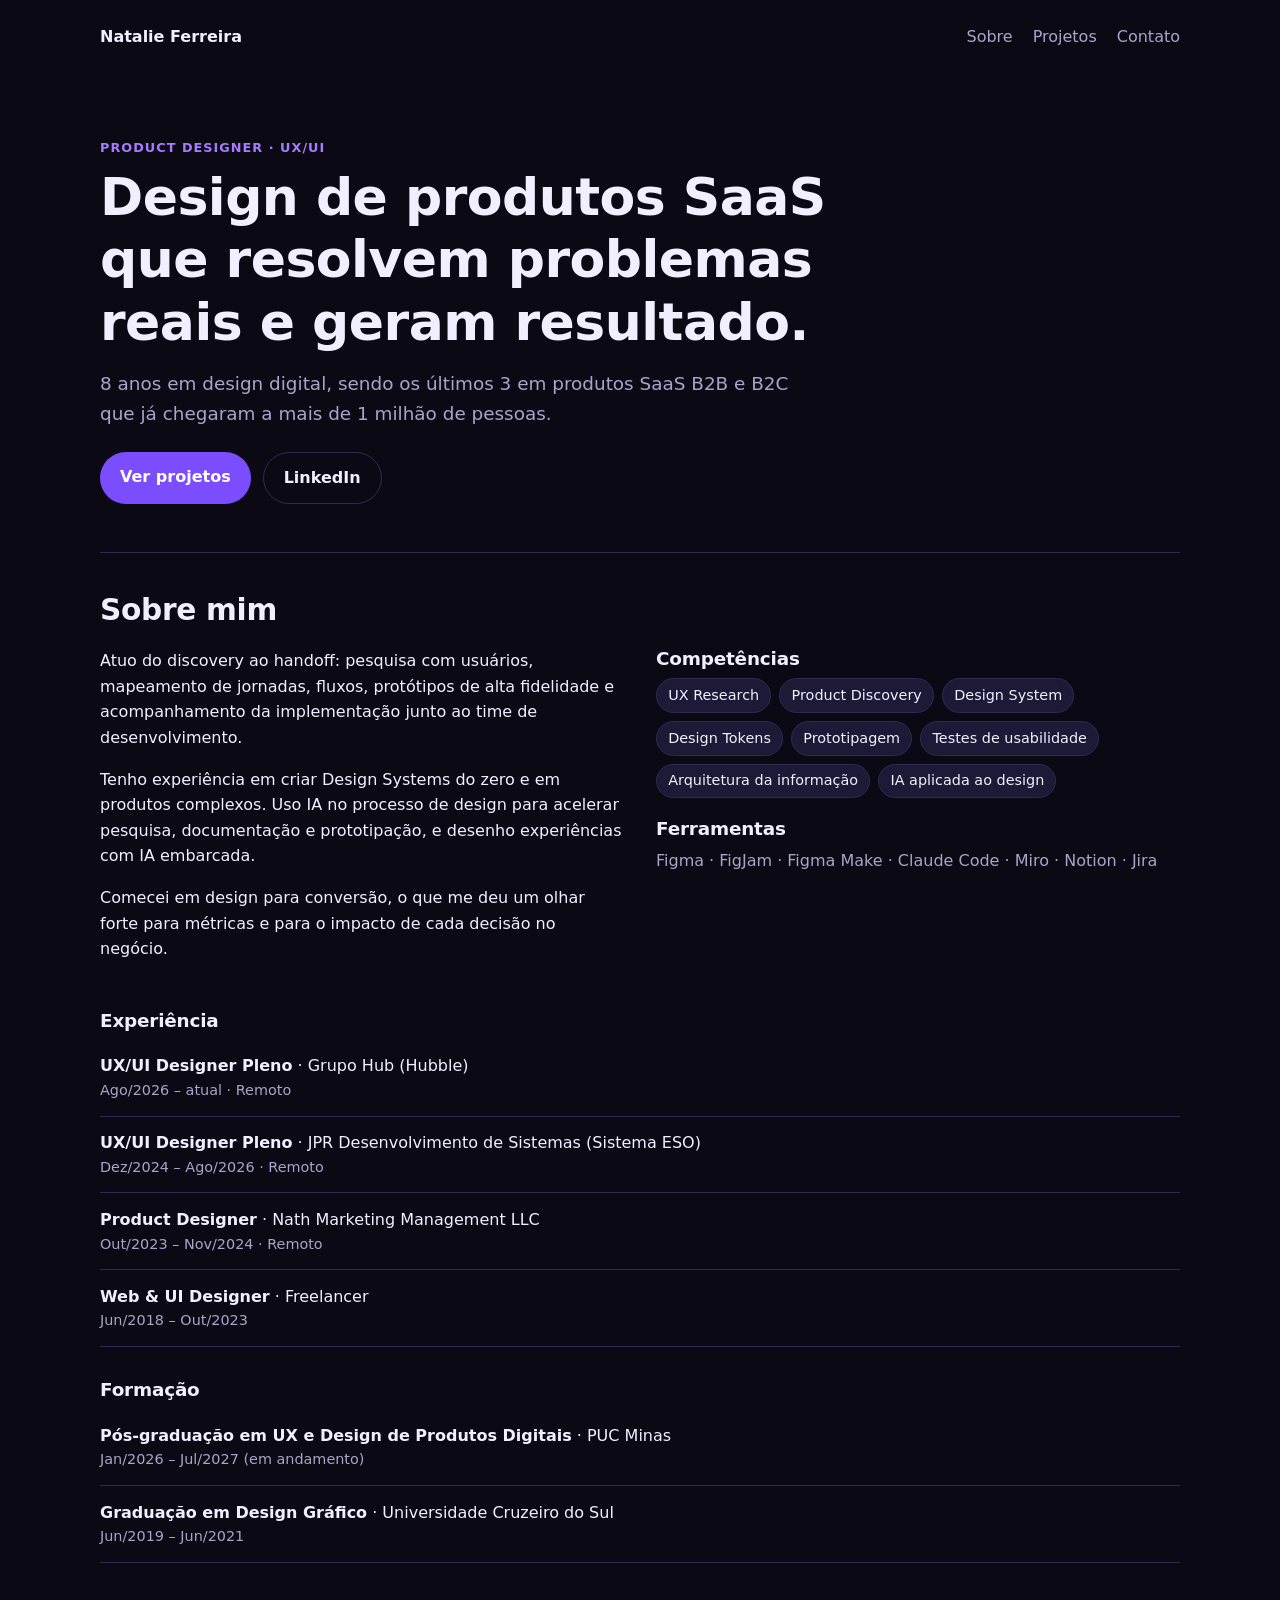
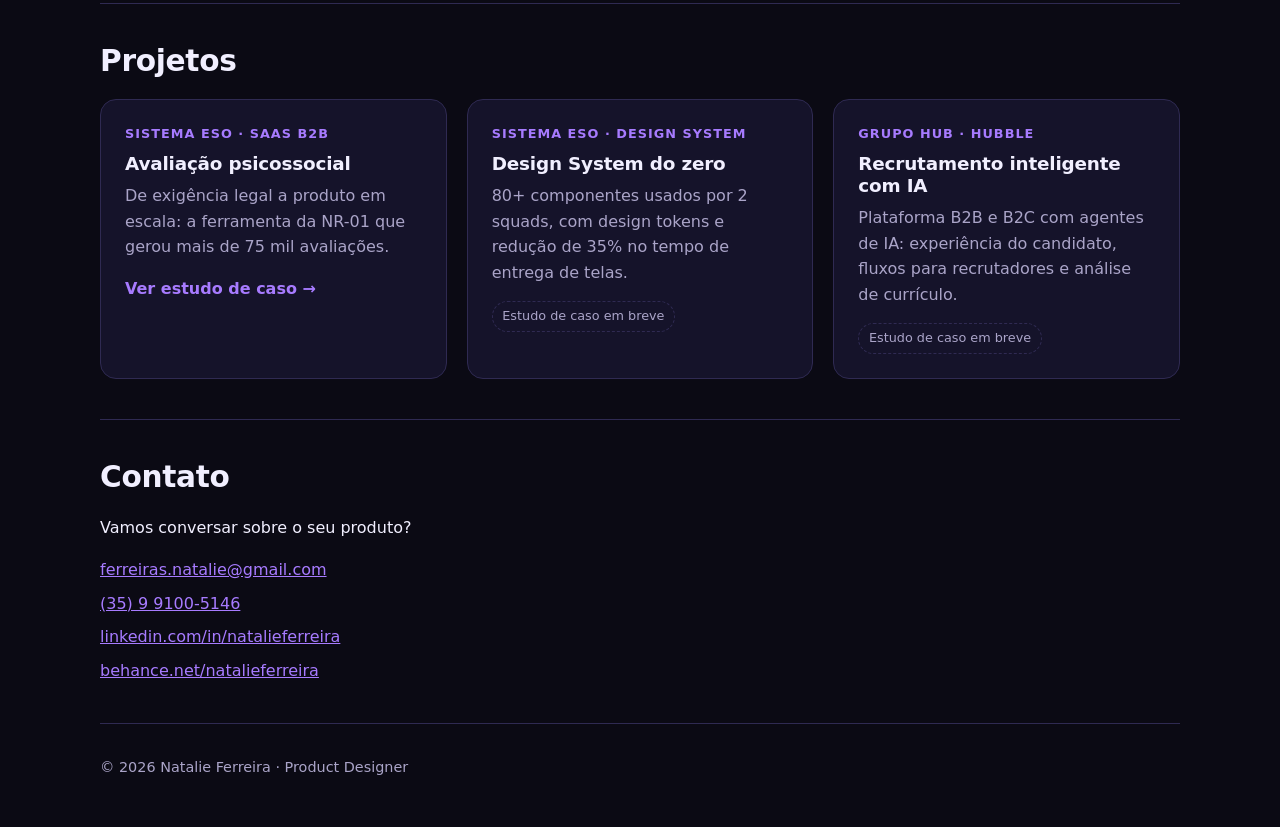
==== index.html @ f36ed107 "Add files via upload" ====
<!DOCTYPE html>
<html lang="pt-BR">
  <head>
    <meta charset="UTF-8" />
    <meta name="viewport" content="width=device-width, initial-scale=1.0" />
    <meta name="description" content="Portfólio de Natalie Ferreira, Product Designer com foco em UX/UI para produtos SaaS B2B e B2C." />
    <title>Natalie Ferreira | Product Designer · UX/UI</title>
    <link rel="stylesheet" href="styles.css" />
  </head>
  <body>
    <header class="site-header">
      <a class="logo" href="#inicio">Natalie Ferreira</a>
      <nav aria-label="Principal">
        <a href="#sobre">Sobre</a>
        <a href="#projetos">Projetos</a>
        <a href="#contato">Contato</a>
      </nav>
    </header>

    <main>
      <section id="inicio" class="hero">
        <p class="eyebrow">Product Designer · UX/UI</p>
        <h1>Design de produtos SaaS que resolvem problemas reais e geram resultado.</h1>
        <p class="lead">
          8 anos em design digital, sendo os últimos 3 em produtos SaaS B2B e B2C que já chegaram a mais de 1 milhão de pessoas.
        </p>
        <div class="actions">
          <a class="button" href="#projetos">Ver projetos</a>
          <a class="button button-outline" href="https://www.linkedin.com/in/natalieferreira/" target="_blank" rel="noopener">LinkedIn</a>
        </div>
      </section>

      <section id="sobre" class="section">
        <h2>Sobre mim</h2>
        <div class="two-col">
          <div>
            <p>
              Atuo do discovery ao handoff: pesquisa com usuários, mapeamento de jornadas, fluxos, protótipos de alta fidelidade e acompanhamento da implementação junto ao time de desenvolvimento.
            </p>
            <p>
              Tenho experiência em criar Design Systems do zero e em produtos complexos. Uso IA no processo de design para acelerar pesquisa, documentação e prototipação, e desenho experiências com IA embarcada.
            </p>
            <p>
              Comecei em design para conversão, o que me deu um olhar forte para métricas e para o impacto de cada decisão no negócio.
            </p>
          </div>
          <div>
            <h3>Competências</h3>
            <ul class="tags">
              <li>UX Research</li>
              <li>Product Discovery</li>
              <li>Design System</li>
              <li>Design Tokens</li>
              <li>Prototipagem</li>
              <li>Testes de usabilidade</li>
              <li>Arquitetura da informação</li>
              <li>IA aplicada ao design</li>
            </ul>
            <h3>Ferramentas</h3>
            <p class="muted">Figma · FigJam · Figma Make · Claude Code · Miro · Notion · Jira</p>
          </div>
        </div>

        <h3 class="subhead">Experiência</h3>
        <ul class="timeline">
          <li>
            <strong>UX/UI Designer Pleno</strong> · Grupo Hub (Hubble)
            <span class="muted">Ago/2026 – atual · Remoto</span>
          </li>
          <li>
            <strong>UX/UI Designer Pleno</strong> · JPR Desenvolvimento de Sistemas (Sistema ESO)
            <span class="muted">Dez/2024 – Ago/2026 · Remoto</span>
          </li>
          <li>
            <strong>Product Designer</strong> · Nath Marketing Management LLC
            <span class="muted">Out/2023 – Nov/2024 · Remoto</span>
          </li>
          <li>
            <strong>Web &amp; UI Designer</strong> · Freelancer
            <span class="muted">Jun/2018 – Out/2023</span>
          </li>
        </ul>

        <h3 class="subhead">Formação</h3>
        <ul class="timeline">
          <li>
            <strong>Pós-graduação em UX e Design de Produtos Digitais</strong> · PUC Minas
            <span class="muted">Jan/2026 – Jul/2027 (em andamento)</span>
          </li>
          <li>
            <strong>Graduação em Design Gráfico</strong> · Universidade Cruzeiro do Sul
            <span class="muted">Jun/2019 – Jun/2021</span>
          </li>
        </ul>
      </section>

      <section id="projetos" class="section">
        <h2>Projetos</h2>
        <div class="grid">
          <article class="card">
            <p class="eyebrow">Sistema ESO · SaaS B2B</p>
            <h3>Avaliação psicossocial</h3>
            <p>De exigência legal a produto em escala: a ferramenta da NR-01 que gerou mais de 75 mil avaliações.</p>
            <a class="card-link" href="projeto-avaliacao-psicossocial.html">Ver estudo de caso →</a>
          </article>
          <article class="card">
            <p class="eyebrow">Sistema ESO · Design System</p>
            <h3>Design System do zero</h3>
            <p>80+ componentes usados por 2 squads, com design tokens e redução de 35% no tempo de entrega de telas.</p>
            <span class="tag">Estudo de caso em breve</span>
          </article>
          <article class="card">
            <p class="eyebrow">Grupo Hub · Hubble</p>
            <h3>Recrutamento inteligente com IA</h3>
            <p>Plataforma B2B e B2C com agentes de IA: experiência do candidato, fluxos para recrutadores e análise de currículo.</p>
            <span class="tag">Estudo de caso em breve</span>
          </article>
        </div>
      </section>

      <section id="contato" class="section">
        <h2>Contato</h2>
        <p>Vamos conversar sobre o seu produto?</p>
        <ul class="contact-list">
          <li><a href="mailto:ferreiras.natalie@gmail.com">ferreiras.natalie@gmail.com</a></li>
          <li><a href="tel:+5535991005146">(35) 9 9100-5146</a></li>
          <li><a href="https://www.linkedin.com/in/natalieferreira/" target="_blank" rel="noopener">linkedin.com/in/natalieferreira</a></li>
          <li><a href="https://www.behance.net/natalieferreira" target="_blank" rel="noopener">behance.net/natalieferreira</a></li>
        </ul>
      </section>
    </main>

    <footer class="site-footer">
      <p>&copy; 2026 Natalie Ferreira · Product Designer</p>
    </footer>
  </body>
</html>
---- styles.css ----
:root {
  --color-bg: #0b0a14;
  --color-surface: #15132a;
  --color-surface-2: #1d1a38;
  --color-text: #f1efff;
  --color-muted: #aaa4c8;
  --color-accent: #a77bff;
  --color-accent-strong: #7c4dff;
  --color-border: #2f2a52;
  --radius: 16px;
  --max-width: 1080px;
  --font: system-ui, -apple-system, "Segoe UI", Roboto, sans-serif;
}

* {
  box-sizing: border-box;
}

html {
  scroll-behavior: smooth;
}

body {
  margin: 0;
  font-family: var(--font);
  line-height: 1.6;
  color: var(--color-text);
  background: var(--color-bg);
}

a {
  color: var(--color-accent);
}

h1,
h2,
h3 {
  line-height: 1.2;
  letter-spacing: -0.01em;
}

h1 {
  font-size: clamp(2rem, 5vw, 3.25rem);
  margin: 0 0 1rem;
  max-width: 22ch;
}

h2 {
  font-size: 1.85rem;
  margin: 0 0 1.25rem;
}

h3 {
  font-size: 1.15rem;
  margin: 0 0 0.5rem;
}

p {
  margin: 0 0 1rem;
}

:focus-visible {
  outline: 3px solid var(--color-accent);
  outline-offset: 3px;
}

.site-header,
.hero,
.section,
.site-footer {
  width: min(100% - 2rem, var(--max-width));
  margin-inline: auto;
}

.site-header {
  display: flex;
  flex-wrap: wrap;
  align-items: center;
  justify-content: space-between;
  gap: 1rem;
  padding: 1.5rem 0;
}

.logo {
  font-weight: 700;
  color: var(--color-text);
  text-decoration: none;
}

nav {
  display: flex;
  gap: 1.25rem;
}

nav a {
  color: var(--color-muted);
  text-decoration: none;
}

nav a:hover {
  color: var(--color-accent);
}

.hero {
  padding: 4rem 0 3rem;
}

.eyebrow {
  margin: 0 0 0.5rem;
  color: var(--color-accent);
  font-weight: 600;
  text-transform: uppercase;
  letter-spacing: 0.08em;
  font-size: 0.8rem;
}

.lead {
  font-size: 1.15rem;
  color: var(--color-muted);
  max-width: 60ch;
}

.muted {
  color: var(--color-muted);
}

.actions {
  display: flex;
  flex-wrap: wrap;
  gap: 0.75rem;
  margin-top: 1.5rem;
}

.button {
  display: inline-block;
  padding: 0.75rem 1.25rem;
  border-radius: 999px;
  background: var(--color-accent-strong);
  color: #ffffff;
  text-decoration: none;
  font-weight: 600;
}

.button-outline {
  background: transparent;
  border: 1px solid var(--color-border);
  color: var(--color-text);
}

.section {
  padding: 2.5rem 0;
  border-top: 1px solid var(--color-border);
}

.two-col,
.three-col {
  display: grid;
  gap: 2rem;
}

.two-col {
  grid-template-columns: repeat(2, minmax(0, 1fr));
}

.three-col {
  grid-template-columns: repeat(3, minmax(0, 1fr));
}

.subhead {
  margin-top: 2rem;
}

.tags {
  list-style: none;
  padding: 0;
  margin: 0 0 1.25rem;
  display: flex;
  flex-wrap: wrap;
  gap: 0.5rem;
}

.tags li {
  padding: 0.3rem 0.7rem;
  border-radius: 999px;
  background: var(--color-surface-2);
  border: 1px solid var(--color-border);
  font-size: 0.9rem;
}

.timeline {
  list-style: none;
  padding: 0;
  margin: 0;
}

.timeline li {
  padding: 0.85rem 0;
  border-bottom: 1px solid var(--color-border);
}

.timeline span {
  display: block;
  font-size: 0.9rem;
}

.grid {
  display: grid;
  gap: 1.25rem;
  grid-template-columns: repeat(auto-fit, minmax(260px, 1fr));
}

.card,
.panel,
.decision {
  background: var(--color-surface);
  border: 1px solid var(--color-border);
  border-radius: var(--radius);
  padding: 1.5rem;
}

.card p:last-of-type {
  color: var(--color-muted);
}

.card-link {
  font-weight: 600;
  text-decoration: none;
}

.tag {
  display: inline-block;
  padding: 0.25rem 0.6rem;
  border-radius: 999px;
  font-size: 0.8rem;
  color: var(--color-muted);
  border: 1px dashed var(--color-border);
}

.contact-list {
  list-style: none;
  padding: 0;
  margin: 0;
  display: grid;
  gap: 0.5rem;
}

.case-meta {
  display: flex;
  flex-wrap: wrap;
  gap: 2rem;
  margin: 2.5rem 0 0;
  padding-top: 1.5rem;
  border-top: 1px solid var(--color-border);
}

.case-meta dt {
  font-size: 0.8rem;
  text-transform: uppercase;
  letter-spacing: 0.06em;
  color: var(--color-muted);
}

.case-meta dd {
  margin: 0;
  font-size: 1.05rem;
}

.stats {
  list-style: none;
  padding: 0;
  margin: 2rem 0;
  display: grid;
  gap: 1rem;
  grid-template-columns: repeat(auto-fit, minmax(190px, 1fr));
}

.stats li {
  background: var(--color-surface);
  border: 1px solid var(--color-border);
  border-radius: var(--radius);
  padding: 1.25rem;
}

.stats strong {
  display: block;
  font-size: 2rem;
  color: var(--color-accent);
  line-height: 1.1;
}

.stats span {
  color: var(--color-muted);
  font-size: 0.95rem;
}

.steps {
  padding-left: 1.25rem;
  display: grid;
  gap: 1rem;
}

.steps li strong {
  display: block;
}

.steps li span {
  color: var(--color-muted);
}

.plain {
  list-style: none;
  padding: 0;
  margin: 0;
  display: grid;
  gap: 0.9rem;
}

.research {
  width: 100%;
  border-collapse: collapse;
  margin-top: 1.25rem;
  font-size: 0.95rem;
}

.research th,
.research td {
  text-align: left;
  padding: 0.75rem 0.5rem;
  border-bottom: 1px solid var(--color-border);
  vertical-align: top;
}

.research th {
  color: var(--color-muted);
  font-weight: 600;
  font-size: 0.8rem;
  text-transform: uppercase;
  letter-spacing: 0.05em;
}

.research td strong {
  color: var(--color-accent);
}

.decision {
  margin-bottom: 1rem;
}

.decision p:last-child {
  margin-bottom: 0;
}

.quotes {
  display: grid;
  gap: 1rem;
  grid-template-columns: repeat(auto-fit, minmax(260px, 1fr));
}

blockquote {
  margin: 0;
  background: var(--color-surface-2);
  border: 1px solid var(--color-border);
  border-radius: var(--radius);
  padding: 1.5rem;
}

blockquote p {
  font-size: 1.1rem;
}

blockquote footer {
  color: var(--color-muted);
  font-size: 0.9rem;
}

.next {
  text-align: left;
}

.site-footer {
  padding: 2rem 0;
  color: var(--color-muted);
  font-size: 0.9rem;
  border-top: 1px solid var(--color-border);
}

@media (max-width: 760px) {
  .two-col,
  .three-col {
    grid-template-columns: 1fr;
  }

  nav {
    gap: 0.9rem;
  }
}

@media (prefers-reduced-motion: reduce) {
  html {
    scroll-behavior: auto;
  }
}
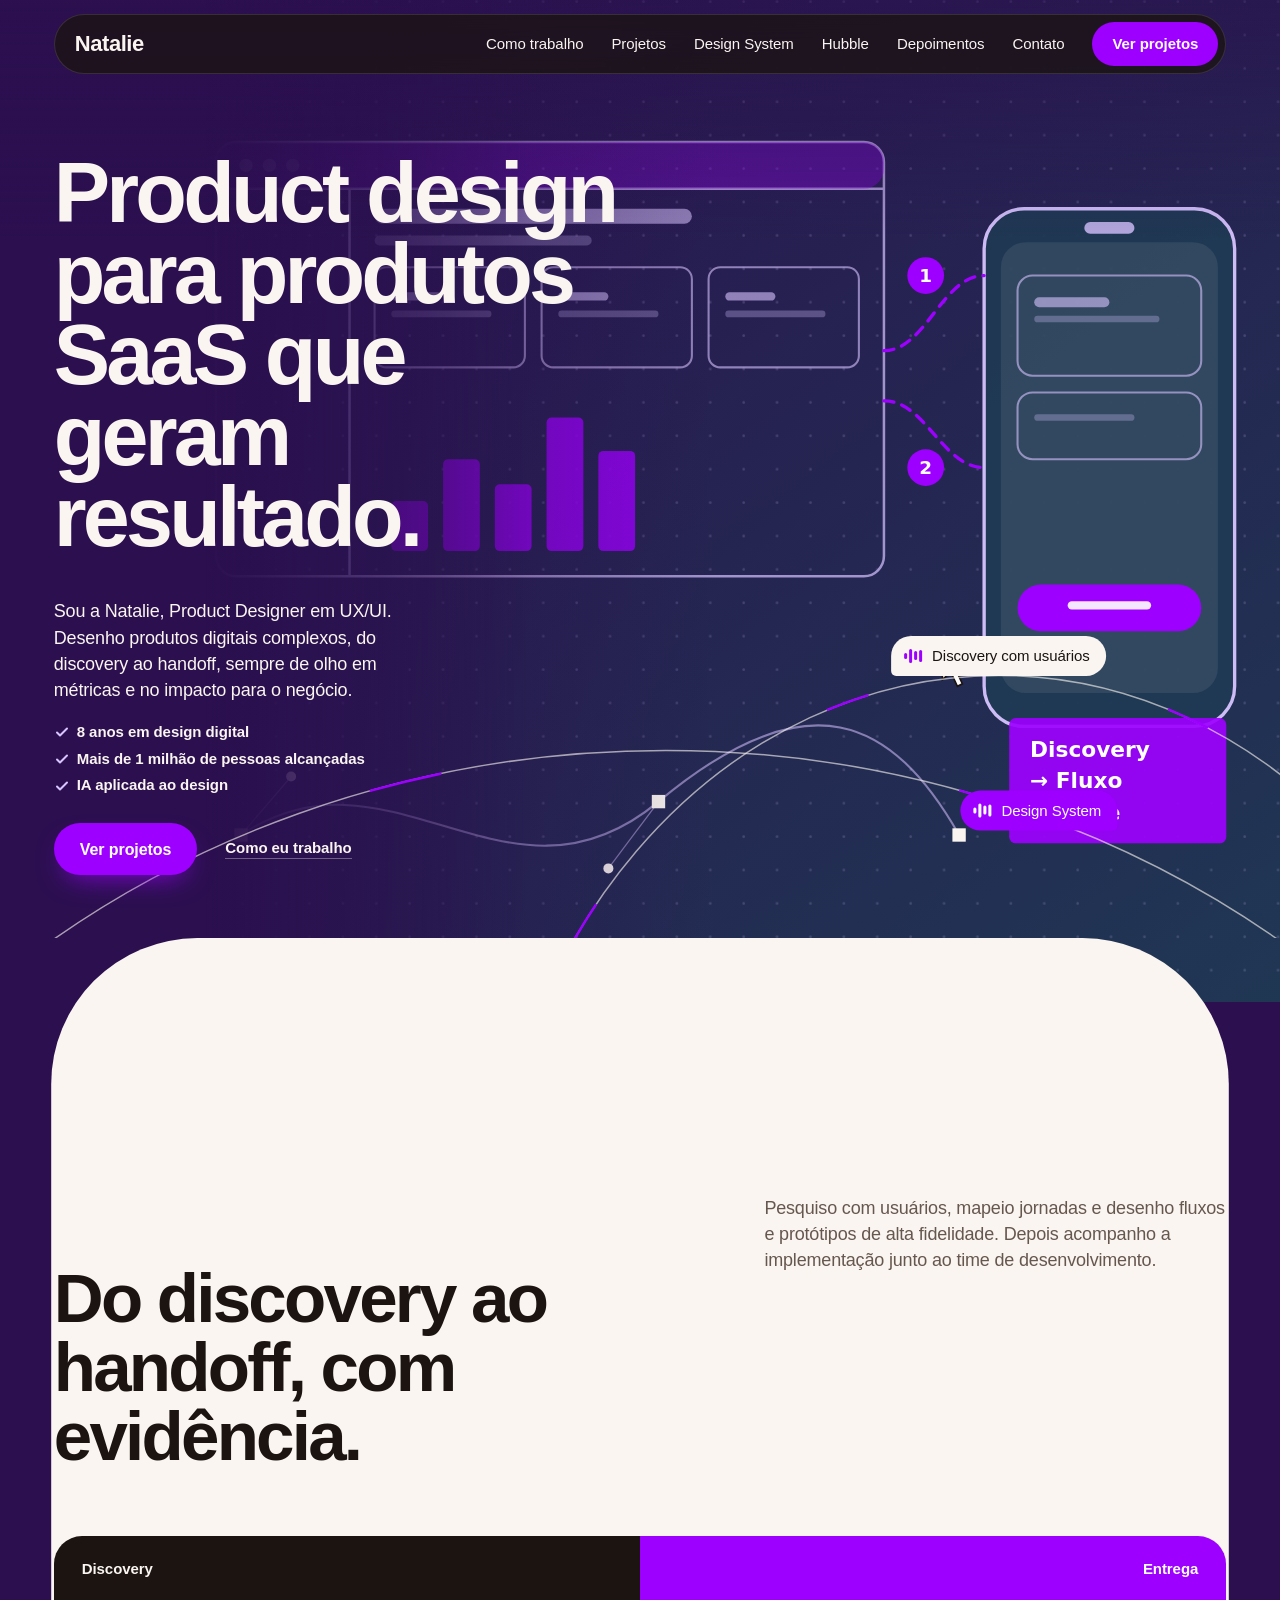
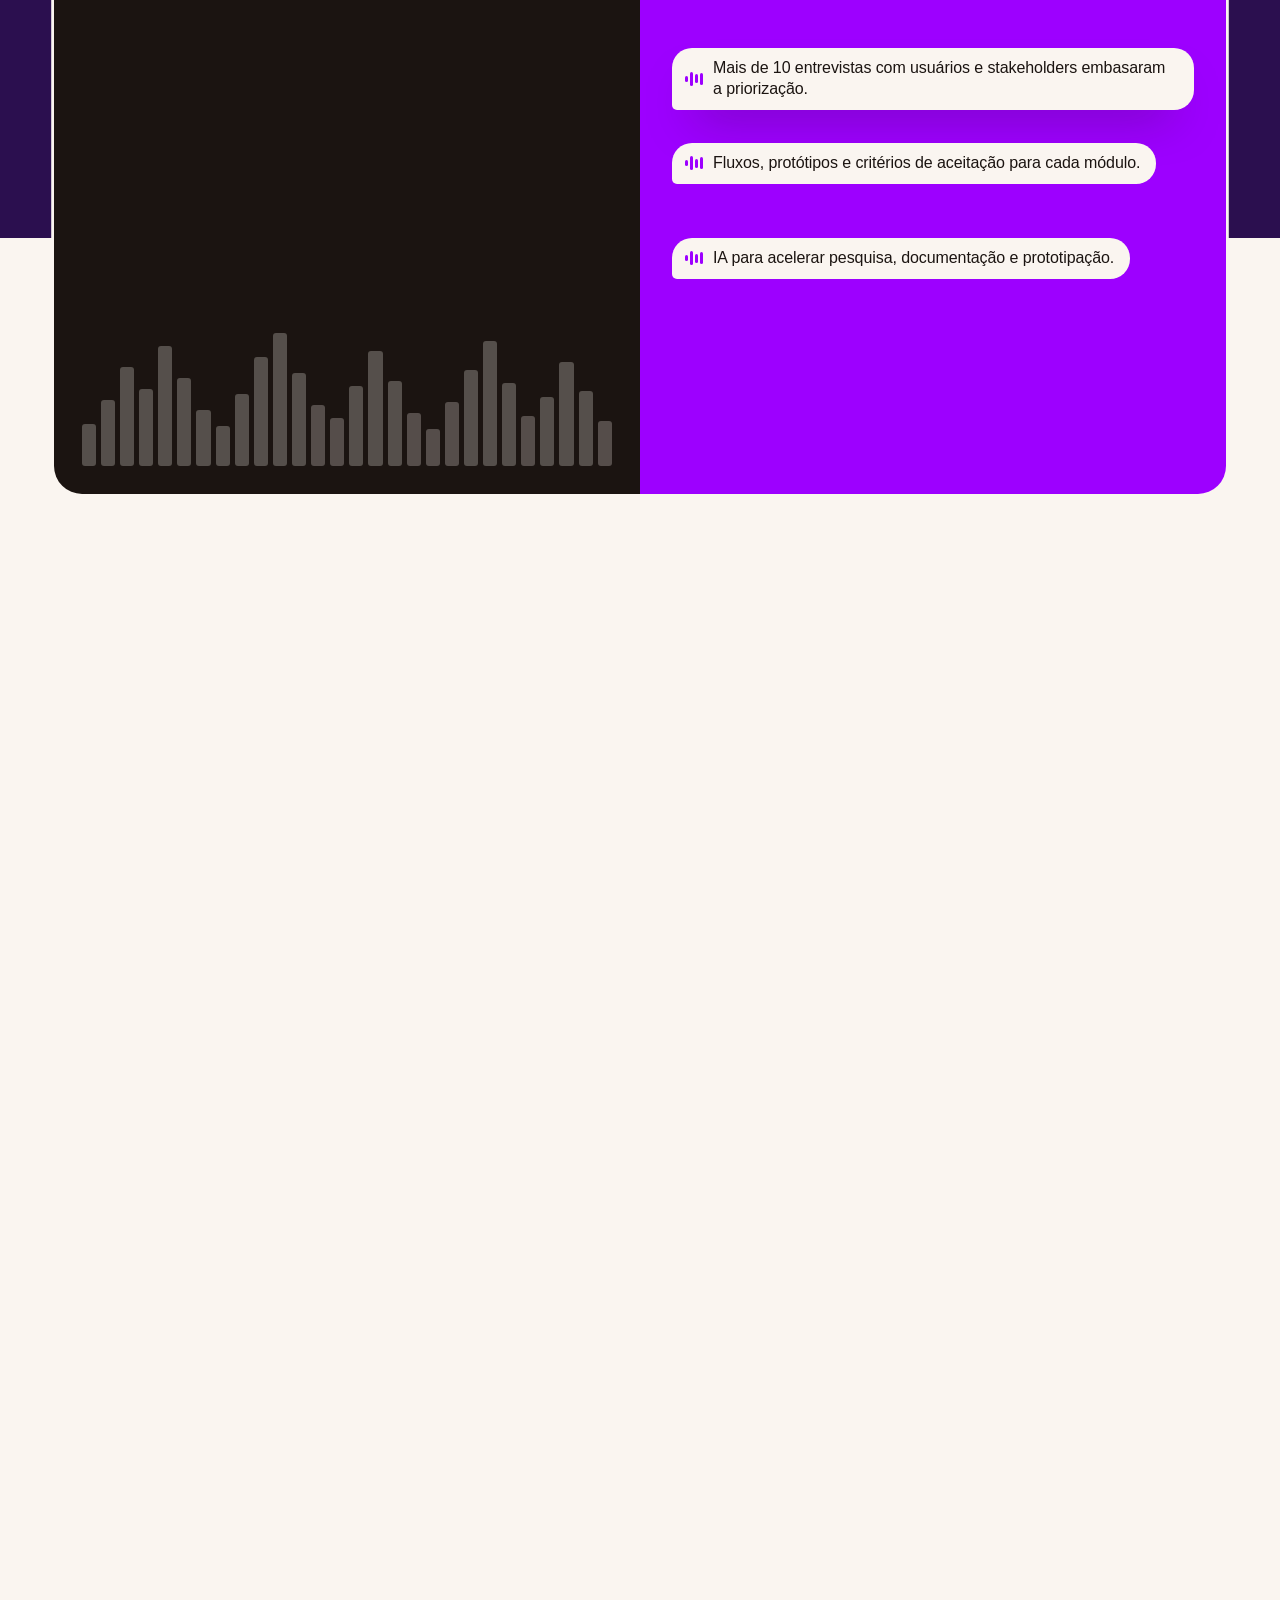
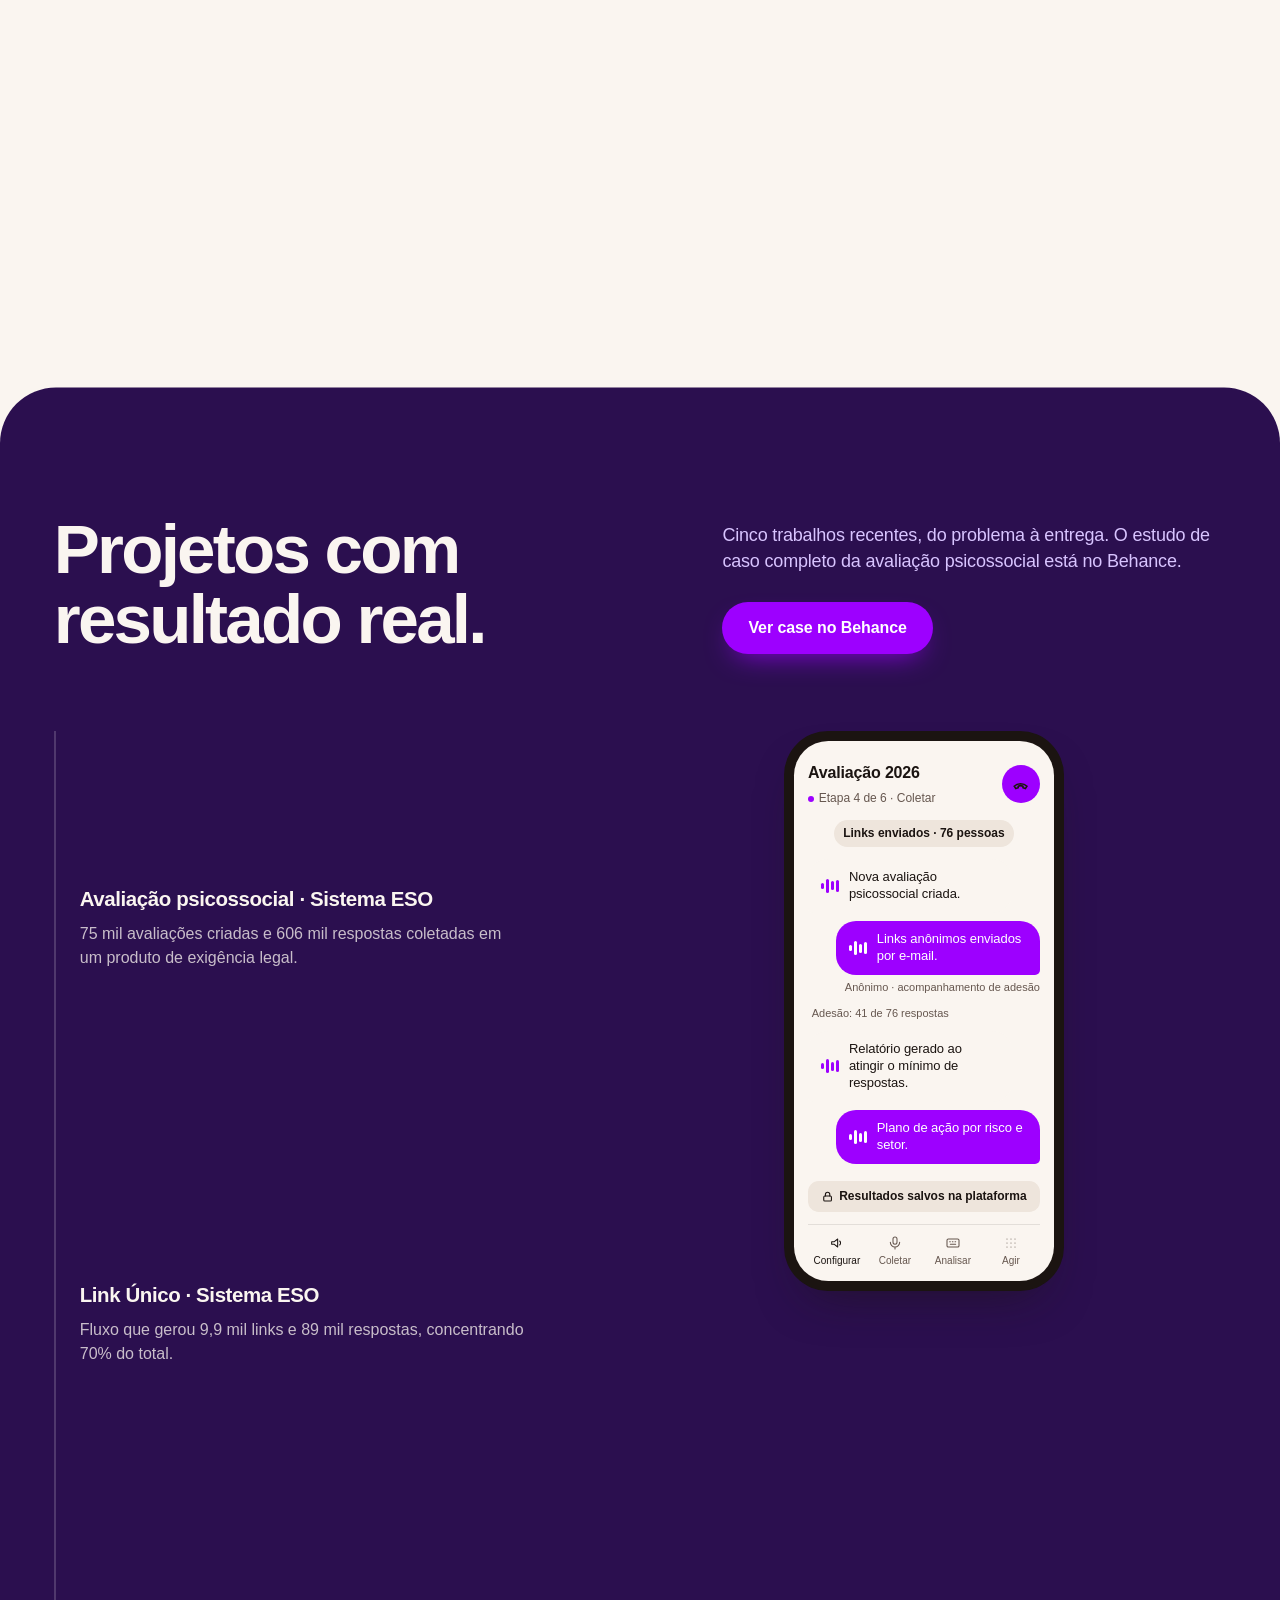
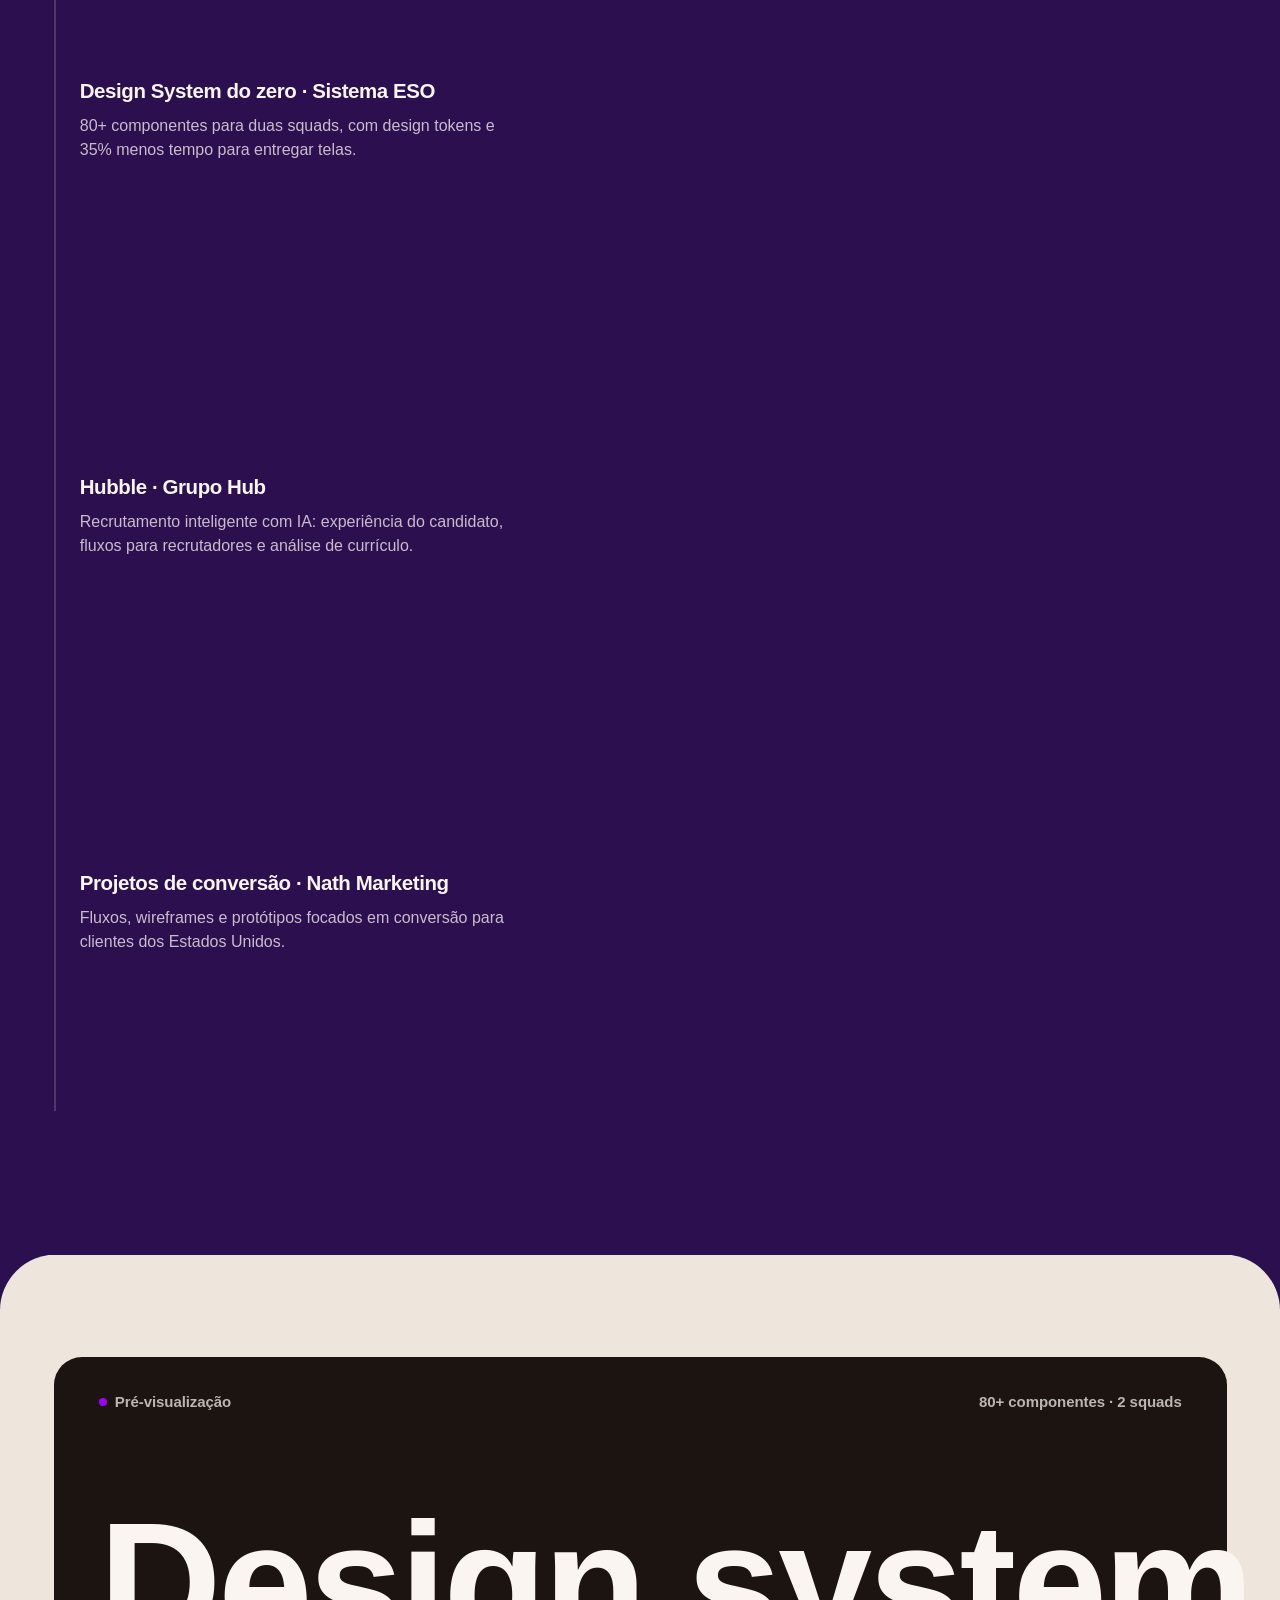
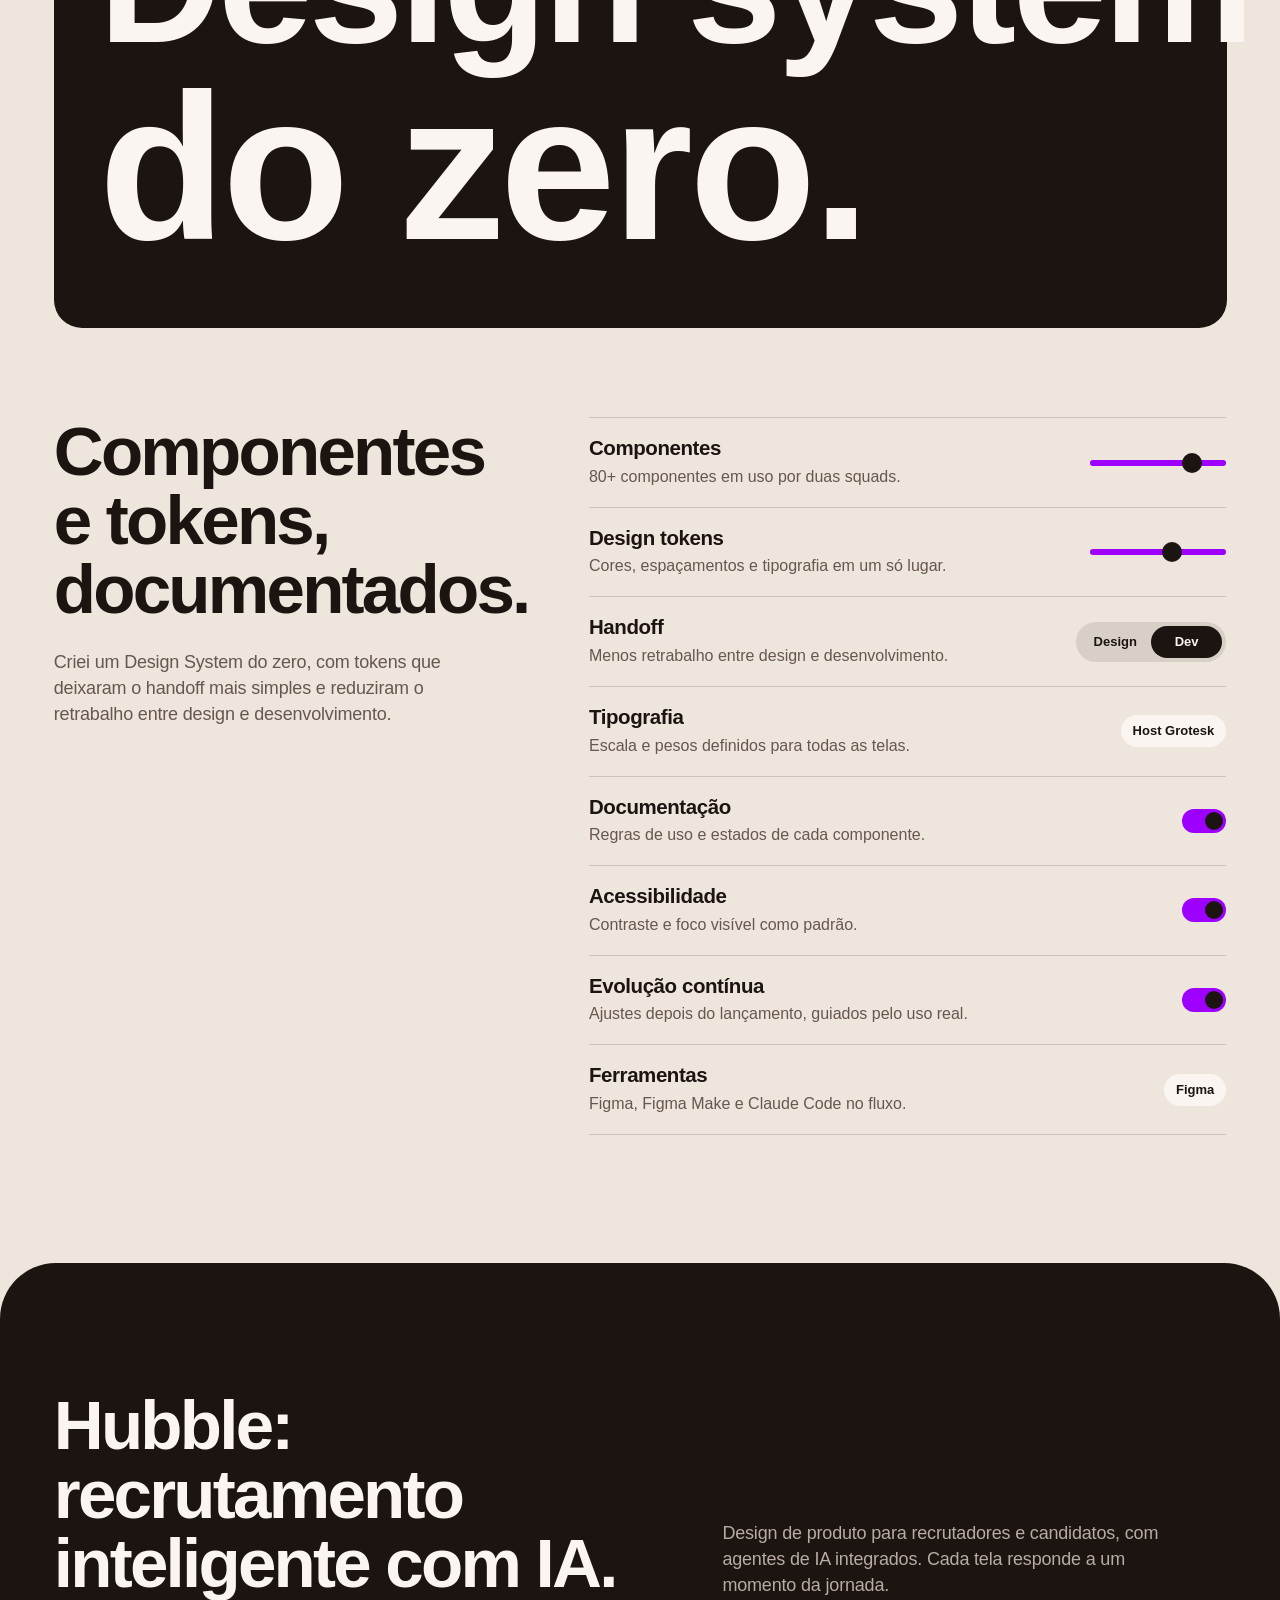
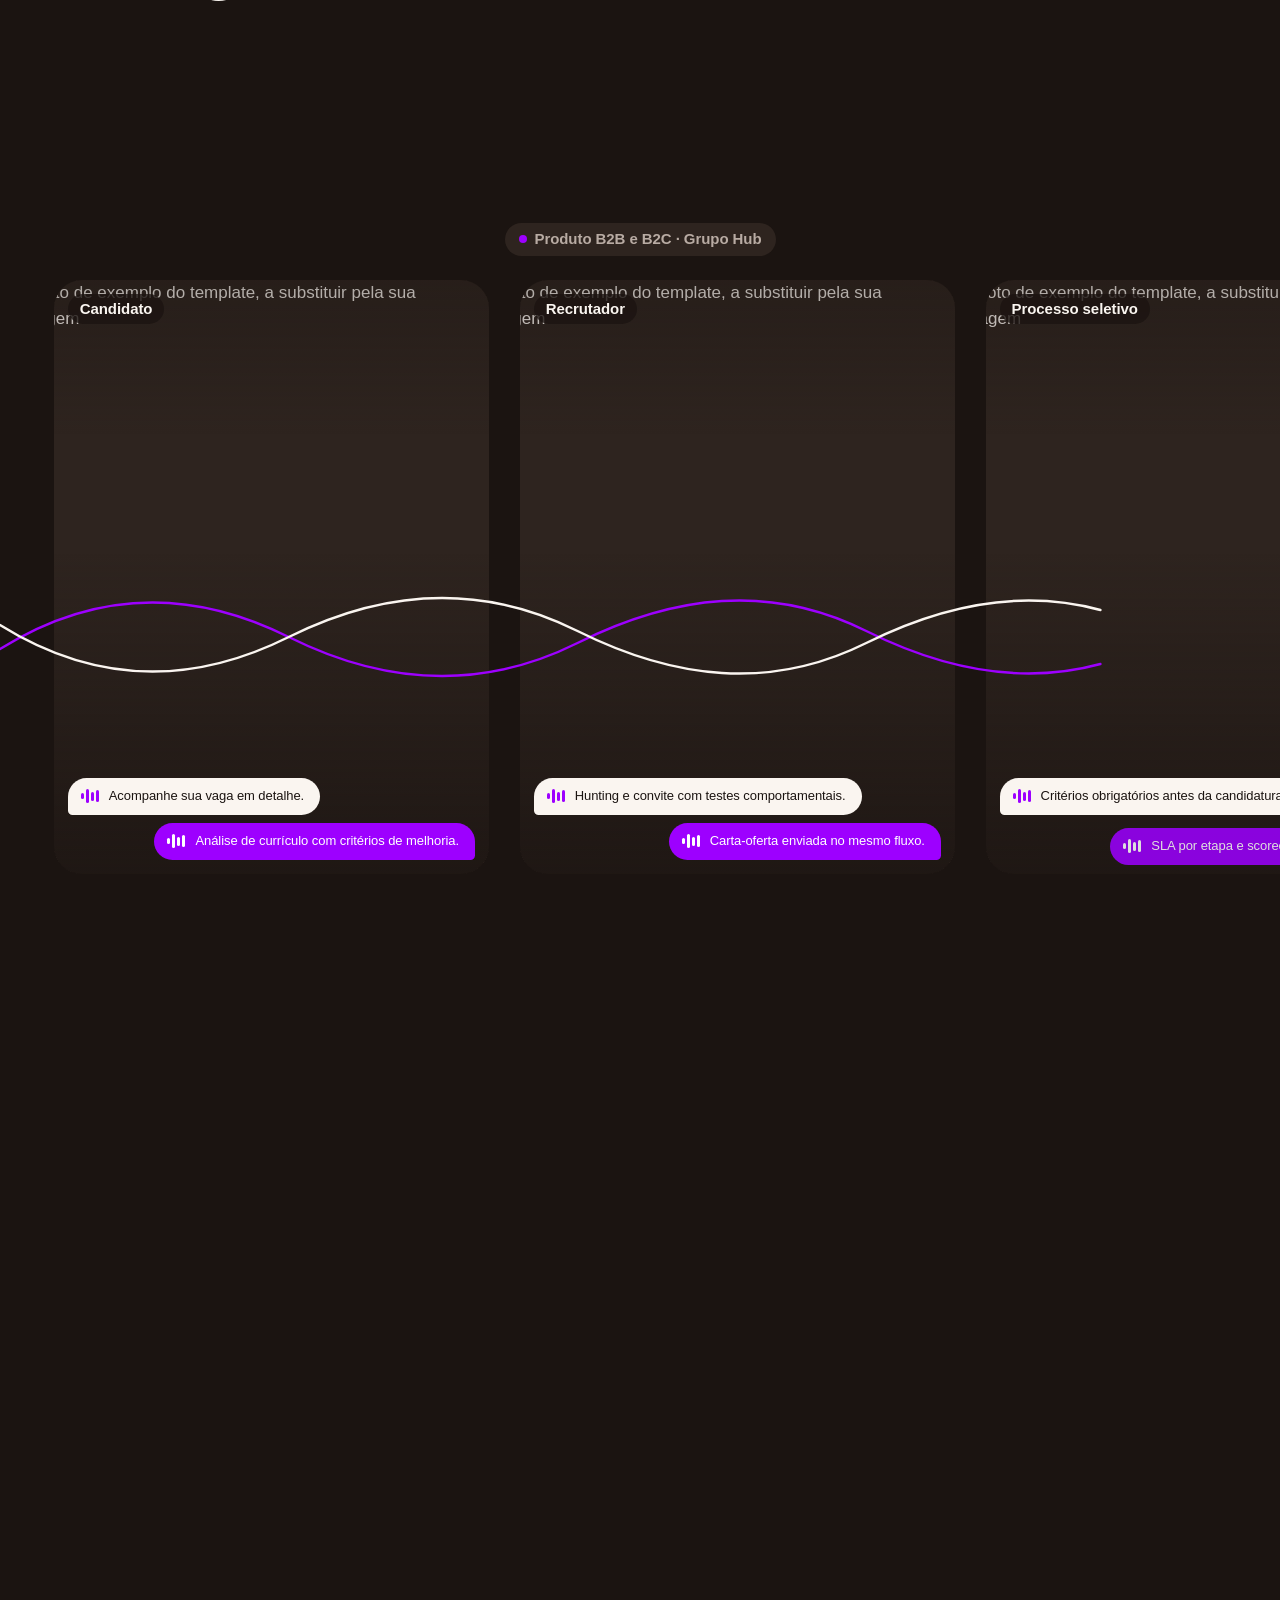
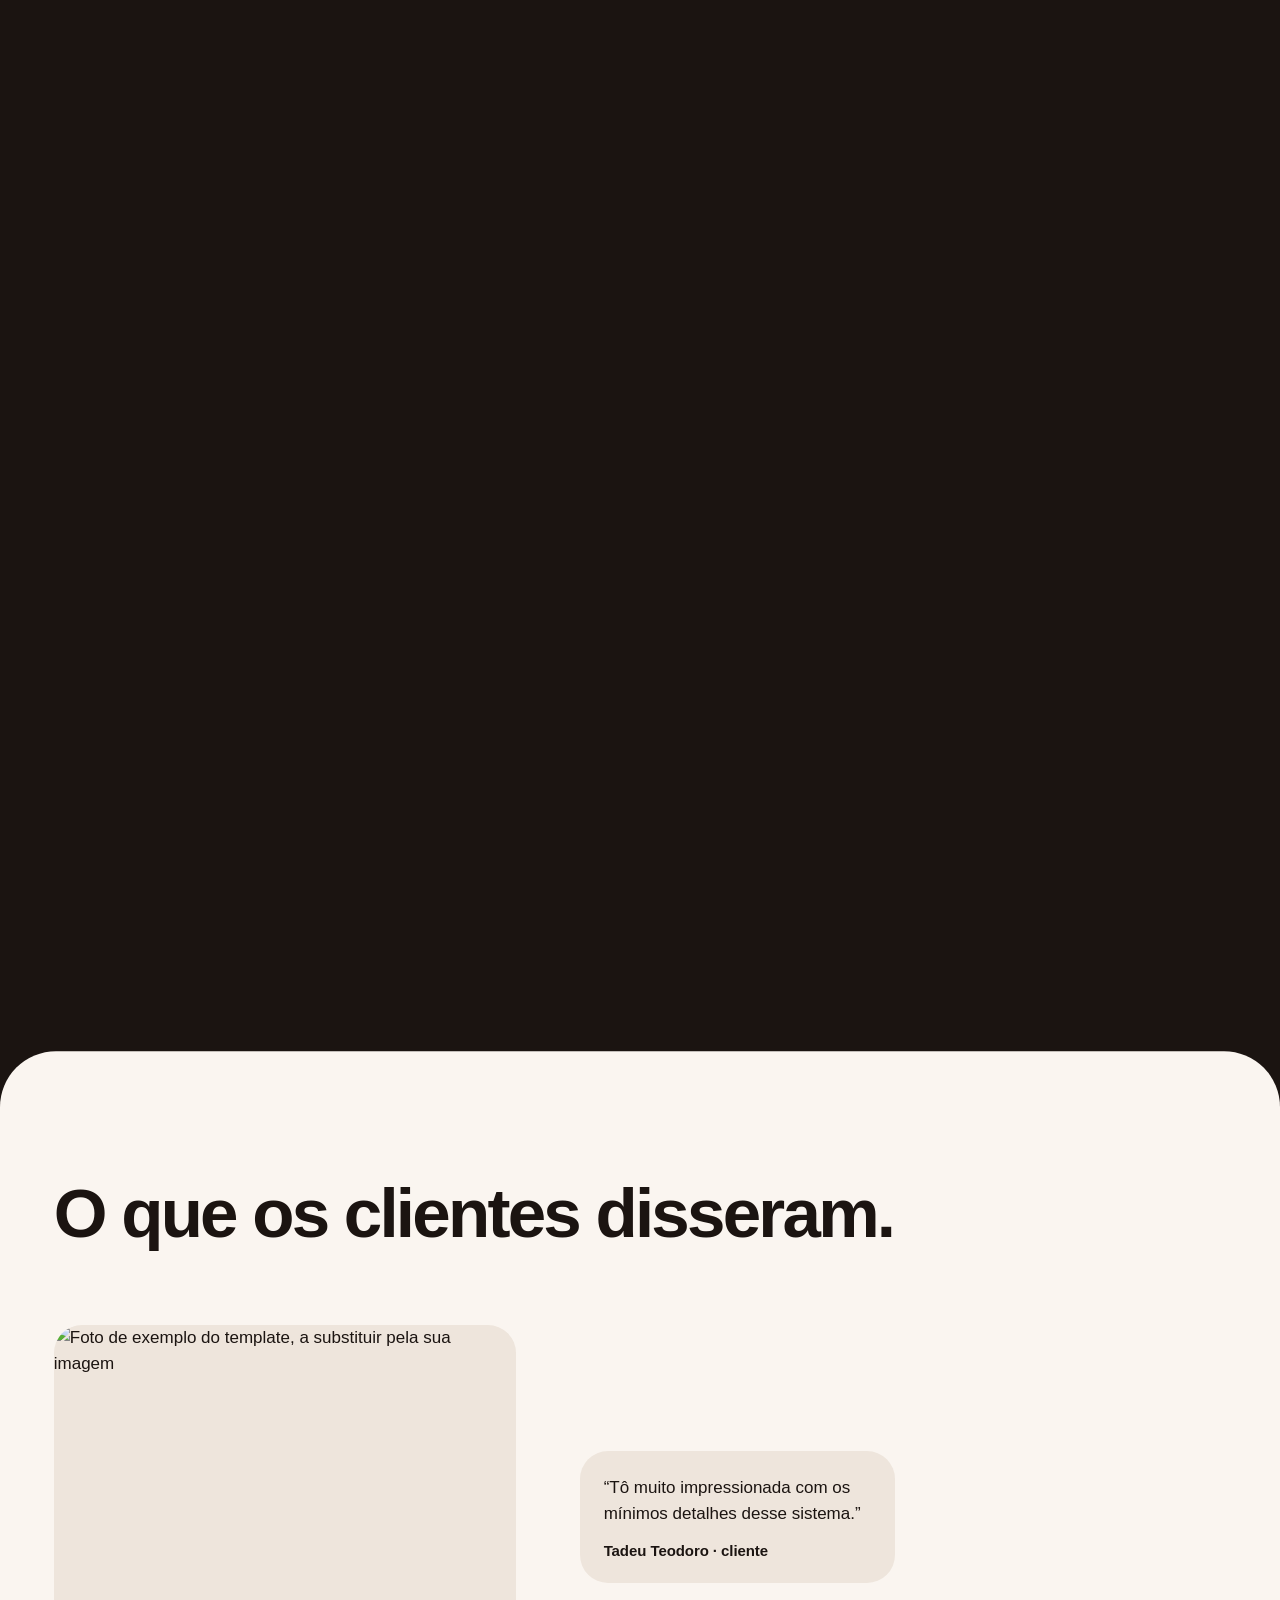
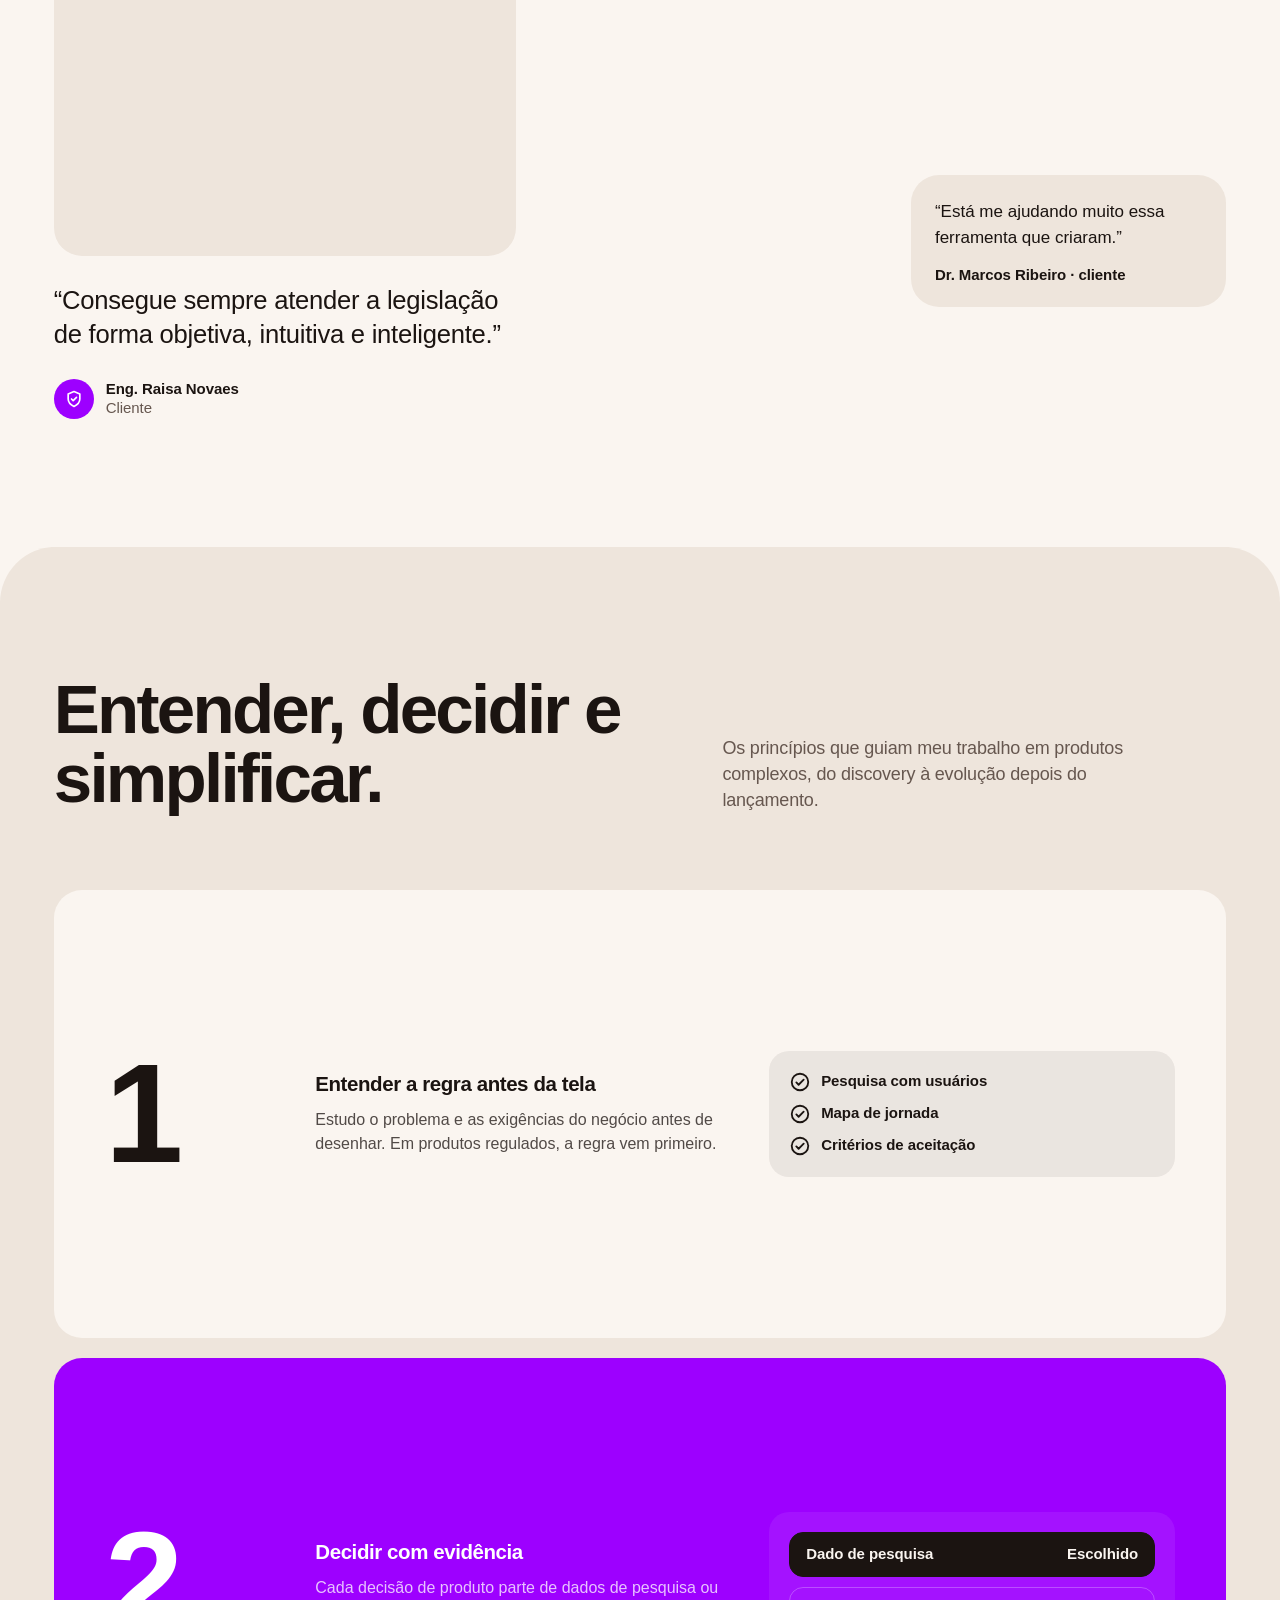
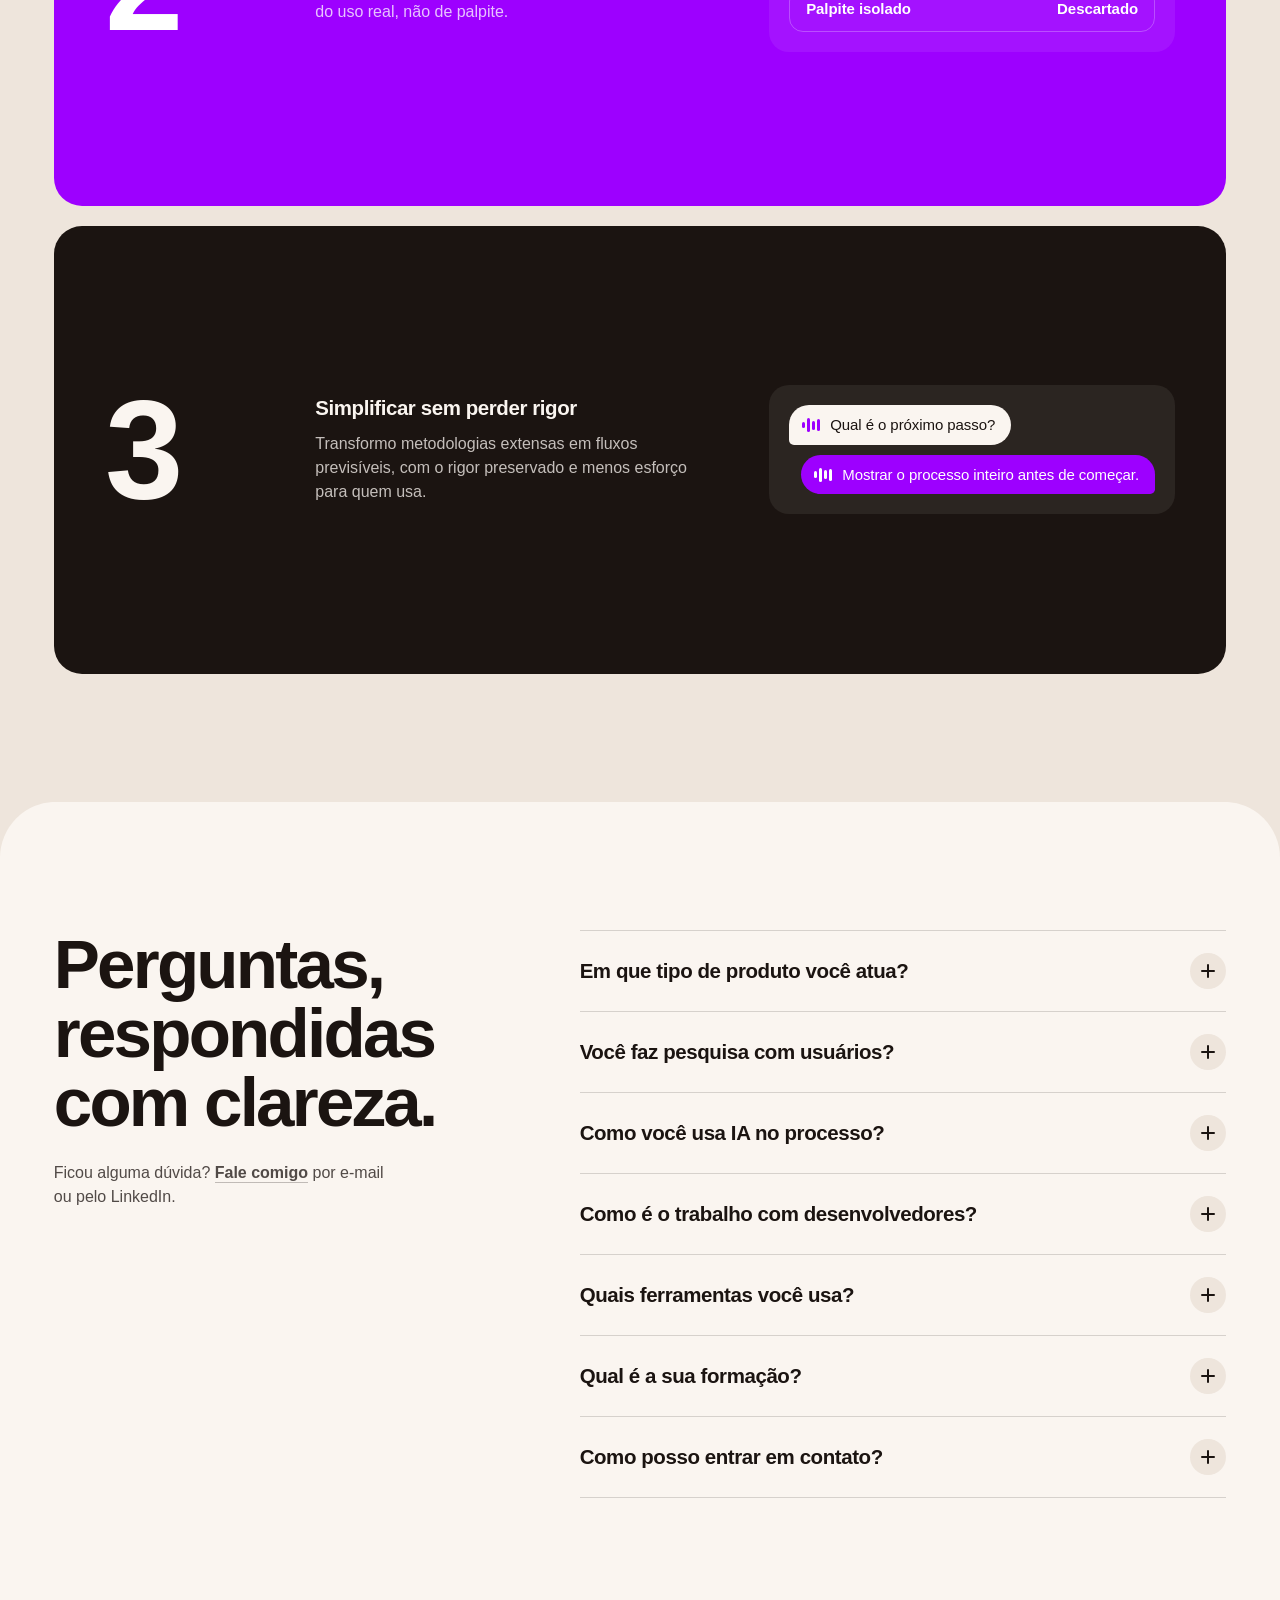
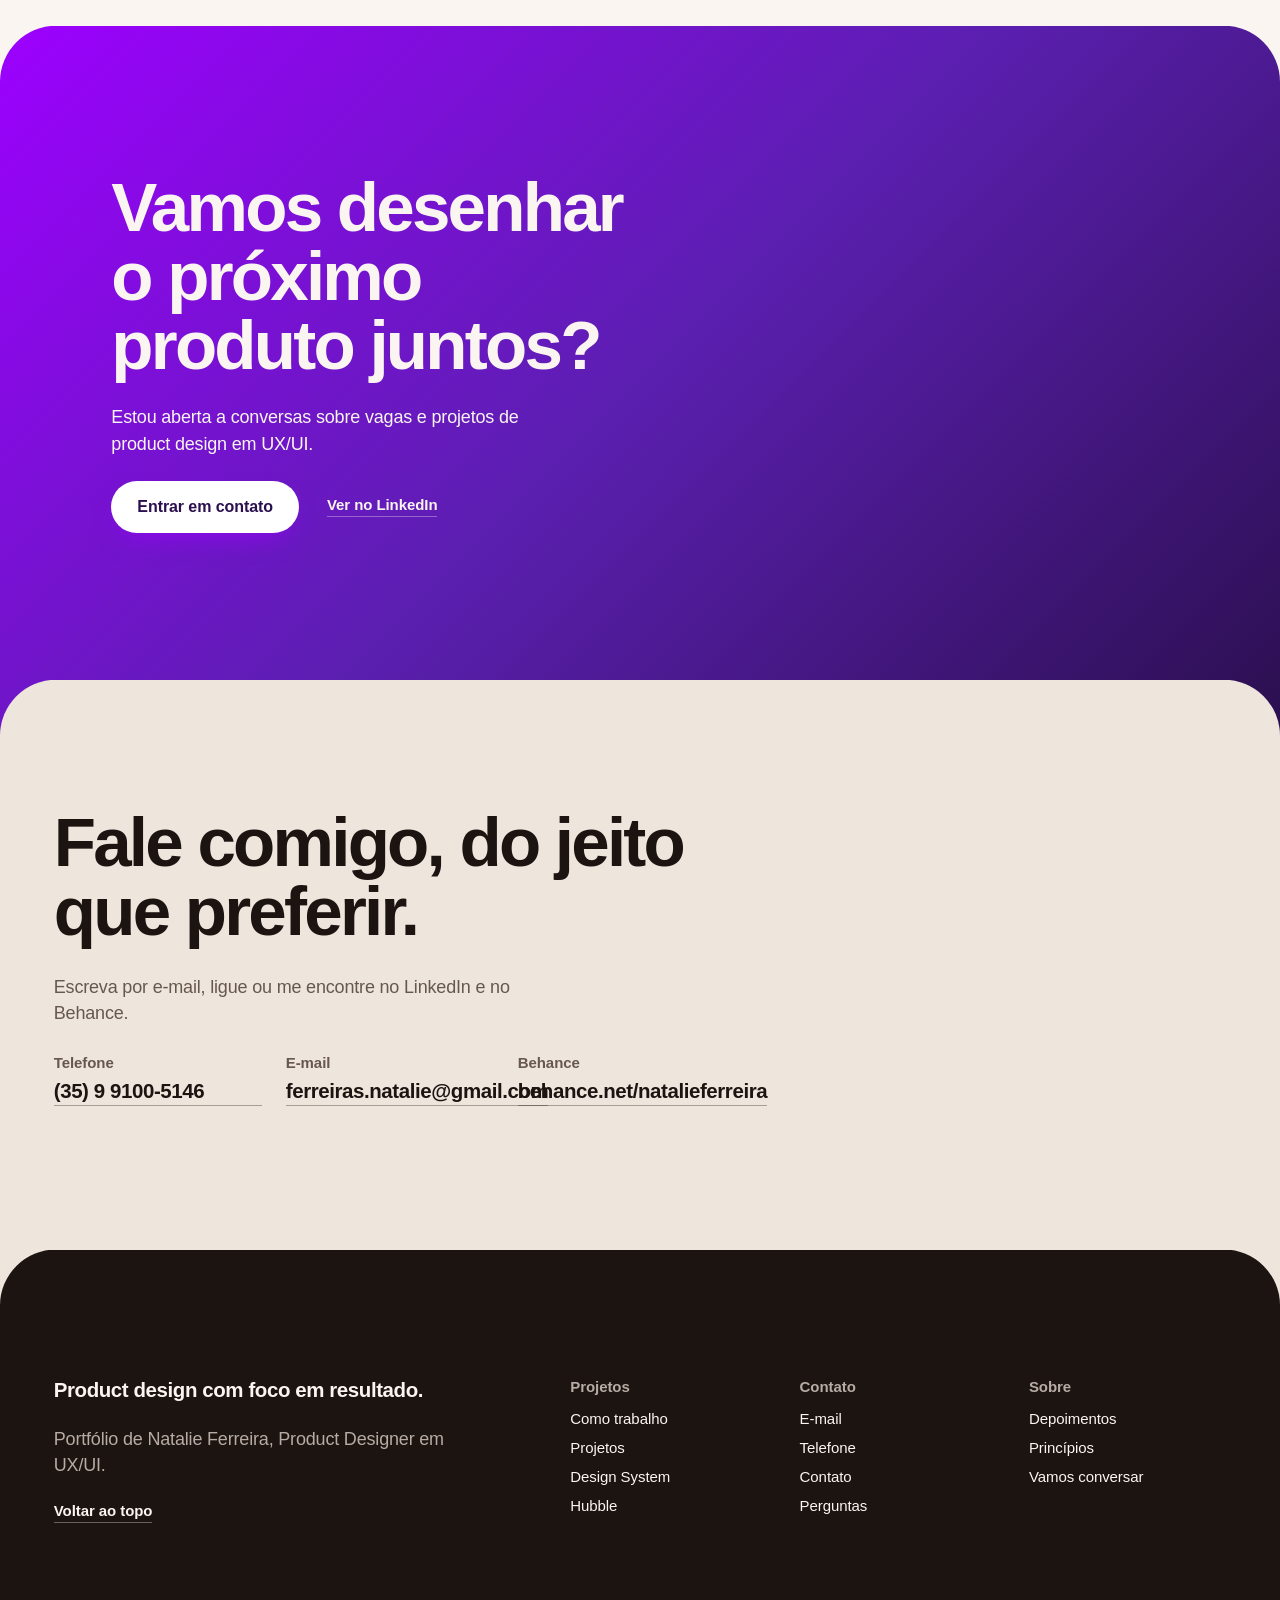
==== commit 3ae48007: "Novo layout do portfólio (template adaptado)" ====
--- a/index.html
+++ b/index.html
@@ -1,137 +1,1569 @@
-<!DOCTYPE html>
-<html lang="pt-BR">
-  <head>
-    <meta charset="UTF-8" />
-    <meta name="viewport" content="width=device-width, initial-scale=1.0" />
-    <meta name="description" content="Portfólio de Natalie Ferreira, Product Designer com foco em UX/UI para produtos SaaS B2B e B2C." />
-    <title>Natalie Ferreira | Product Designer · UX/UI</title>
-    <link rel="stylesheet" href="styles.css" />
-  </head>
-  <body>
-    <header class="site-header">
-      <a class="logo" href="#inicio">Natalie Ferreira</a>
-      <nav aria-label="Principal">
-        <a href="#sobre">Sobre</a>
-        <a href="#projetos">Projetos</a>
-        <a href="#contato">Contato</a>
-      </nav>
-    </header>
-
-    <main>
-      <section id="inicio" class="hero">
-        <p class="eyebrow">Product Designer · UX/UI</p>
-        <h1>Design de produtos SaaS que resolvem problemas reais e geram resultado.</h1>
-        <p class="lead">
-          8 anos em design digital, sendo os últimos 3 em produtos SaaS B2B e B2C que já chegaram a mais de 1 milhão de pessoas.
-        </p>
-        <div class="actions">
-          <a class="button" href="#projetos">Ver projetos</a>
-          <a class="button button-outline" href="https://www.linkedin.com/in/natalieferreira/" target="_blank" rel="noopener">LinkedIn</a>
+<!doctype html>
+<!--
+  Free website template by 8B: https://8b.com/templates/linea/
+  Source: https://github.com/8bsite/app-landing-page-template
+  MIT License (code) https://8b.com/ · Photos: Unsplash License, see CREDITS.md · Fonts: Google Fonts (OFL)
+  One HTML file, no build step. Notes for people and AI agents: README.md and AGENTS.md.
+  Scroll motion: CSS scroll-driven animations and an inline script, no libraries. A GSAP build of this page: index.gsap.html.
+-->
+<html lang="en">
+<head>
+<meta charset="utf-8">
+<meta name="viewport" content="width=device-width, initial-scale=1">
+<title>Natalie Ferreira | Product Designer · UX/UI</title>
+<meta name="description" content="Portfólio de Natalie Ferreira, Product Designer com foco em UX/UI para produtos SaaS B2B e B2C.">
+<meta name="generator" content="8B Templates">
+<meta property="og:type" content="website">
+<meta property="og:title" content="Natalie Ferreira | Product Designer · UX/UI">
+<meta property="og:description" content="Portfólio de Natalie Ferreira, Product Designer com foco em UX/UI para produtos SaaS B2B e B2C.">
+<meta name="twitter:card" content="summary">
+<link rel="icon" href="data:image/svg+xml,%3Csvg%20xmlns%3D'http%3A%2F%2Fwww.w3.org%2F2000%2Fsvg'%20viewBox%3D'0%200%2064%2064'%3E%3Crect%20width%3D'64'%20height%3D'64'%20rx%3D'14'%20fill%3D'%231b1411'%2F%3E%3Ctext%20x%3D'32'%20y%3D'45'%20font-family%3D'Arial%2CHelvetica%2Csans-serif'%20font-size%3D'38'%20font-weight%3D'700'%20text-anchor%3D'middle'%20fill%3D'%239D00FF'%3EN%3C%2Ftext%3E%3C%2Fsvg%3E" data-8b-placeholder="favicon">
+<link rel="preconnect" href="https://fonts.gstatic.com" crossorigin>
+<link rel="preload" href="https://fonts.gstatic.com/s/hostgrotesk/v5/co3BmWBnlCJ3U42vbbfdwMjZpFjm.woff2" as="font" type="font/woff2" crossorigin>
+<style>
+/* latin-ext */
+@font-face {
+  font-family: 'Host Grotesk';
+  font-style: normal;
+  font-weight: 300 800;
+  font-display: swap;
+  src: url(https://fonts.gstatic.com/s/hostgrotesk/v5/co3BmWBnlCJ3U42vbbfdwMjZqljm0U0.woff2) format('woff2');
+  unicode-range: U+0100-02BA, U+02BD-02C5, U+02C7-02CC, U+02CE-02D7, U+02DD-02FF, U+0304, U+0308, U+0329, U+1D00-1DBF, U+1E00-1E9F, U+1EF2-1EFF, U+2020, U+20A0-20AB, U+20AD-20C4, U+2113, U+2C60-2C7F, U+A720-A7FF;
+}
+/* latin */
+@font-face {
+  font-family: 'Host Grotesk';
+  font-style: normal;
+  font-weight: 300 800;
+  font-display: swap;
+  src: url(https://fonts.gstatic.com/s/hostgrotesk/v5/co3BmWBnlCJ3U42vbbfdwMjZpFjm.woff2) format('woff2');
+  unicode-range: U+0000-00FF, U+0131, U+0152-0153, U+02BB-02BC, U+02C6, U+02DA, U+02DC, U+0304, U+0308, U+0329, U+2000-206F, U+20AC, U+2122, U+2191, U+2193, U+2212, U+2215, U+FEFF, U+FFFD;
+}
+</style>
+<style data-8b-part="layers">@layer tokens, base, atoms, layout, sections, scenes;</style>
+<style data-8b-part="tokens">
+@layer tokens {
+:root {
+  --color-1: #1b1411;
+  --color-2: #faf5f0;
+  --color-3: #eee5dc;
+  --color-4: #9D00FF;
+  --color-5: #66574f;
+  --color-6: #2b0f4f;
+  --color-7: #d8c4ff;
+  --color-8: #2e241f;
+  --color-9: #b8aba3;
+  --font-1: "Host Grotesk", "Host Grotesk Fallback", Arial, sans-serif;
+  --radius-1: 3.5rem;
+  --radius-2: 1.75rem;
+  --radius-3: 62.5rem;
+  --radius-4: 1.25rem;
+  --shadow-1: 0 1.5rem 3rem -1.5rem color-mix(in srgb, var(--color-1) 60%, transparent);
+  --shadow-2: 0 0.75rem 1.75rem -0.75rem color-mix(in srgb, var(--color-4) 85%, transparent);
+  --space-1: clamp(1.125rem, 4.2vw, 3.5rem);
+  --space-2: clamp(5rem, 10vw, 9rem);
+}
+}
+</style>
+<style data-8b-part="base">
+@layer base {
+  @font-face { font-family: "Host Grotesk Fallback"; src: local("Arial Bold"), local("Arial-BoldMT"), local("Helvetica Bold"); font-weight: 550 799; size-adjust: 95.7%; ascent-override: 106.6%; descent-override: 33.4%; line-gap-override: 0%; }
+  @font-face { font-family: "Host Grotesk Fallback"; src: local("Arial"), local("ArialMT"), local("Helvetica"); font-weight: 100 549; size-adjust: 103.3%; ascent-override: 98.8%; descent-override: 31%; line-gap-override: 0%; }
+  *, *::before, *::after { box-sizing: border-box; }
+  html { -webkit-text-size-adjust: 100%; text-size-adjust: 100%; background: var(--color-1); }
+  body { margin: 0; background: var(--color-2); color: var(--color-1); }
+  img, svg { display: block; max-width: 100%; }
+  img { height: auto; }
+  h1, h2, h3, p, ol, ul, figure, blockquote, dl, dd { margin: 0; }
+  ol, ul { padding: 0; list-style: none; }
+  a { color: inherit; }
+  button, input, textarea, select { font: inherit; color: inherit; }
+  :focus-visible { outline: 0.1875rem solid var(--color-1); outline-offset: 0.1875rem; }
+  .on-dark :focus-visible { outline-color: var(--color-2); }
+  ::selection { background: var(--color-4); color: #ffffff; }
+  .skip-link { position: fixed; z-index: 100; top: 0.75rem; left: 0.75rem; padding: 0.75rem 1rem; border-radius: var(--radius-3); background: var(--color-2); color: var(--color-1); translate: 0 -200%; }
+  .skip-link:focus-visible { translate: 0 0; }
+  .sr-only { position: absolute; width: 1px; height: 1px; margin: -1px; padding: 0; overflow: hidden; clip-path: inset(50%); white-space: nowrap; border: 0; }
+}
+</style>
+<style data-8b-part="system">
+@layer atoms {
+.m-text { font-family: var(--font-1); font-size: 1.0625rem; font-weight: 400; line-height: 1.55; letter-spacing: 0; text-transform: none; font-style: normal; }
+.m-text-2 { font-family: var(--font-1); font-size: clamp(3rem, 6.4vw, 6rem); font-weight: 600; line-height: 0.96; letter-spacing: -0.045em; text-transform: none; font-style: normal; }
+.m-text-3 { font-family: var(--font-1); font-size: clamp(2.25rem, 5.4vw, 5rem); font-weight: 600; line-height: 1; letter-spacing: -0.04em; text-transform: none; font-style: normal; }
+.m-text-4 { font-family: var(--font-1); font-size: clamp(1.125rem, 1.35vw, 1.3125rem); font-weight: 400; line-height: 1.45; letter-spacing: -0.01em; text-transform: none; font-style: normal; }
+.m-text-5 { font-family: var(--font-1); font-size: clamp(1.1875rem, 1.6vw, 1.4375rem); font-weight: 600; line-height: 1.2; letter-spacing: -0.02em; text-transform: none; font-style: normal; }
+.m-text-6 { font-family: var(--font-1); font-size: 0.9375rem; font-weight: 600; line-height: 1.25; letter-spacing: -0.005em; text-transform: none; font-style: normal; }
+.m-text-7 { font-family: var(--font-1); font-size: 0.8125rem; font-weight: 400; line-height: 1.5; letter-spacing: 0; text-transform: none; font-style: normal; color: color-mix(in srgb, currentColor 78%, transparent); }
+.m-text-8 { font-family: var(--font-1); font-size: 1rem; font-weight: 400; line-height: 1.5; letter-spacing: 0; text-transform: none; font-style: normal; color: color-mix(in srgb, currentColor 76%, transparent); }
+
+.m-btn { position: relative; display: inline-flex; align-items: center; justify-content: center; min-height: 3.25rem; padding: 0.875rem 1.625rem; border: 0; border-radius: var(--radius-3); background: var(--color-4); color: #ffffff; font-family: var(--font-1); font-size: 1rem; font-weight: 600; line-height: 1.2; letter-spacing: -0.005em; text-decoration: none; box-shadow: var(--shadow-2); cursor: pointer; }
+.m-btn-2 { position: relative; display: inline-flex; align-items: center; justify-content: center; min-height: 3.25rem; padding: 0.875rem 1.625rem; border: 0; border-radius: var(--radius-3); background: var(--color-1); color: var(--color-2); font-family: var(--font-1); font-size: 1rem; font-weight: 600; line-height: 1.2; letter-spacing: -0.005em; text-decoration: none; cursor: pointer; }
+.m-btn-3 { position: relative; display: inline-flex; align-items: center; justify-content: center; min-height: 2.75rem; padding: 0.625rem 1.25rem; border: 0; border-radius: var(--radius-3); background: var(--color-4); color: #ffffff; font-family: var(--font-1); font-size: 0.9375rem; font-weight: 600; line-height: 1.2; letter-spacing: -0.005em; text-decoration: none; cursor: pointer; }
+.m-btn__label { display: block; transition: translate 0.45s cubic-bezier(0.2, 0.7, 0.2, 1); }
+.m-btn__wave { position: absolute; top: 50%; right: 1rem; display: flex; align-items: center; gap: 0.125rem; height: 0.875rem; translate: 0 -50%; opacity: 0; transition: opacity 0.3s; }
+.m-btn__wave i { width: 0.1875rem; height: 100%; border-radius: 0.125rem; background: currentColor; transform-origin: 50% 50%; scale: 1 0.35; }
+@media (hover: hover) {
+  .m-btn:hover .m-btn__label, .m-btn-2:hover .m-btn__label, .m-btn-3:hover .m-btn__label { translate: -0.5rem 0; }
+  .m-btn:hover .m-btn__wave, .m-btn-2:hover .m-btn__wave, .m-btn-3:hover .m-btn__wave { opacity: 1; }
+  .m-btn:hover .m-btn__wave i, .m-btn-2:hover .m-btn__wave i, .m-btn-3:hover .m-btn__wave i { animation: m-btn-talk 0.7s ease-in-out infinite alternate; }
+  .m-btn:hover .m-btn__wave i:nth-child(2), .m-btn-2:hover .m-btn__wave i:nth-child(2), .m-btn-3:hover .m-btn__wave i:nth-child(2) { animation-delay: -0.35s; }
+  .m-btn:hover .m-btn__wave i:nth-child(3), .m-btn-2:hover .m-btn__wave i:nth-child(3), .m-btn-3:hover .m-btn__wave i:nth-child(3) { animation-delay: -0.6s; }
+}
+@keyframes m-btn-talk { from { scale: 1 0.3; } to { scale: 1 1; } }
+
+.m-link { color: inherit; font-weight: 600; text-decoration: none; background-image: linear-gradient(currentColor, currentColor), linear-gradient(color-mix(in srgb, currentColor 34%, transparent), color-mix(in srgb, currentColor 34%, transparent)); background-repeat: no-repeat; background-position: 0 100%, 0 100%; background-size: 0% 0.125rem, 100% 0.0625rem; padding-bottom: 0.125rem; transition: background-size 0.5s cubic-bezier(0.2, 0.7, 0.2, 1); }
+.m-link-2 { color: inherit; font-weight: 500; text-decoration: none; background-image: linear-gradient(currentColor, currentColor); background-repeat: no-repeat; background-position: 0 100%; background-size: 0% 0.125rem; padding-bottom: 0.125rem; transition: background-size 0.5s cubic-bezier(0.2, 0.7, 0.2, 1); }
+@media (hover: hover) {
+  .m-link:hover { background-size: 100% 0.125rem, 100% 0.0625rem; }
+  .m-link-2:hover { background-size: 100% 0.125rem; }
+}
+
+.m-icon-btn { position: relative; display: inline-grid; place-items: center; width: 3rem; height: 3rem; padding: 0; border: 0.0625rem solid color-mix(in srgb, var(--color-2) 22%, transparent); border-radius: var(--radius-3); background: transparent; color: var(--color-2); cursor: pointer; overflow: hidden; isolation: isolate; }
+.m-icon-btn::before { content: ""; position: absolute; inset: 0; z-index: -1; background: var(--color-4); transform-origin: 50% 100%; scale: 1 0; transition: scale 0.4s cubic-bezier(0.2, 0.7, 0.2, 1); }
+.m-icon-btn svg { width: 1.375rem; height: 1.375rem; fill: none; stroke: currentColor; stroke-width: 1.8; stroke-linecap: round; }
+@media (hover: hover) {
+  .m-icon-btn:hover { color: #ffffff; }
+  .m-icon-btn:hover::before { scale: 1 1; }
+}
+
+.m-caption { display: inline-flex; align-items: center; gap: 0.625rem; max-width: 100%; padding: 0.625rem 1rem 0.625rem 0.8125rem; border-radius: var(--radius-4) var(--radius-4) var(--radius-4) 0.3125rem; background: var(--color-2); color: var(--color-1); font-family: var(--font-1); font-size: 0.9375rem; font-weight: 500; line-height: 1.3; letter-spacing: -0.005em; box-shadow: var(--shadow-1); }
+.m-caption-2 { display: inline-flex; align-items: center; gap: 0.625rem; max-width: 100%; padding: 0.625rem 1rem 0.625rem 0.8125rem; border-radius: var(--radius-4) var(--radius-4) 0.3125rem var(--radius-4); background: var(--color-4); color: #ffffff; font-family: var(--font-1); font-size: 0.9375rem; font-weight: 500; line-height: 1.3; letter-spacing: -0.005em; box-shadow: var(--shadow-1); }
+.m-caption__wave { display: inline-flex; flex: none; align-items: center; gap: 0.125rem; height: 0.875rem; }
+.m-caption__wave i { width: 0.1875rem; height: 45%; border-radius: 0.125rem; background: var(--color-4); }
+.m-caption__wave i:nth-child(2) { height: 100%; }
+.m-caption__wave i:nth-child(3) { height: 65%; }
+.m-caption__wave i:nth-child(4) { height: 85%; }
+.m-caption-2 .m-caption__wave i { background: #ffffff; }
+.m-caption__text { min-width: 0; }
+
+.m-card { display: grid; gap: 0.875rem; align-content: start; padding: 1.5rem 1.5rem 1.375rem; border-radius: var(--radius-2); background: var(--color-3); color: var(--color-1); }
+.m-field { display: grid; gap: 0.5rem; }
+.m-field__label { font-family: var(--font-1); font-size: 0.9375rem; font-weight: 600; line-height: 1.25; letter-spacing: -0.005em; }
+.m-field__input { width: 100%; min-height: 3.25rem; padding: 0.875rem 1rem; border: 0.0625rem solid color-mix(in srgb, var(--color-1) 55%, transparent); border-radius: 0.875rem; background: var(--color-2); color: var(--color-1); font-family: var(--font-1); font-size: 1rem; line-height: 1.4; resize: vertical; }
+.m-field__input:focus-visible { border-color: var(--color-1); }
+.m-field__input:user-invalid { border-color: var(--color-4); outline: 0.0625rem solid var(--color-4); outline-offset: -0.125rem; }
+
+.m-band { position: absolute; z-index: 0; top: 0; left: 0; right: 0; bottom: calc(-1 * var(--radius-1)); background: var(--color-2); clip-path: inset(0% 0% 0% 0% round var(--radius-1) var(--radius-1) 0 0); pointer-events: none; }
+.m-band-2 { position: absolute; z-index: 0; top: 0; left: 0; right: 0; bottom: calc(-1 * var(--radius-1)); background: var(--color-3); clip-path: inset(0% 0% 0% 0% round var(--radius-1) var(--radius-1) 0 0); pointer-events: none; }
+.m-band-3 { position: absolute; z-index: 0; top: 0; left: 0; right: 0; bottom: calc(-1 * var(--radius-1)); background: var(--color-6); clip-path: inset(0% 0% 0% 0% round var(--radius-1) var(--radius-1) 0 0); pointer-events: none; }
+.m-band-4 { position: absolute; z-index: 0; top: 0; left: 0; right: 0; bottom: calc(-1 * var(--radius-1)); background: var(--color-1); clip-path: inset(0% 0% 0% 0% round var(--radius-1) var(--radius-1) 0 0); pointer-events: none; }
+}
+</style>
+<style data-8b-part="layout">
+@layer layout {
+  .l-wrap { width: 100%; max-width: 88rem; margin-inline: auto; padding-inline: var(--space-1); }
+}
+</style>
+<style data-8b-part="section:nav">
+@layer sections {
+  #nav { position: fixed; z-index: 50; top: 0.875rem; left: 0; right: 0; padding-inline: var(--space-1); color: var(--color-2); pointer-events: none; }
+  #nav .nav__bar { display: flex; align-items: center; gap: 1.75rem; max-width: 84rem; margin-inline: auto; padding: 0.4375rem 0.4375rem 0.4375rem 1.25rem; border: 0.0625rem solid color-mix(in srgb, var(--color-2) 12%, transparent); border-radius: var(--radius-3); background: color-mix(in srgb, var(--color-1) 80%, transparent); backdrop-filter: blur(0.875rem) saturate(1.3); pointer-events: auto; }
+  #nav .nav__brand { display: inline-flex; align-items: center; gap: 0.625rem; text-decoration: none; }
+  #nav .nav__mark { width: 2.25rem; height: 1.5rem; fill: none; stroke-width: 3; stroke-linecap: round; }
+  #nav .nav__mark-a { stroke: var(--color-4); }
+  #nav .nav__mark-b { stroke: var(--color-2); }
+  #nav .nav__word { font-size: 1.375rem; }
+  #nav .nav__links { display: flex; gap: 1.75rem; margin-left: auto; }
+  #nav .nav__toggle { display: none; margin-left: auto; }
+  #nav .menu { position: fixed; inset: 0; z-index: 60; display: flex; flex-direction: column; gap: 2.5rem; padding: 6.5rem var(--space-1) 2.5rem; overflow-y: auto; background: var(--color-1); color: var(--color-2); pointer-events: auto; }
+  #nav .menu[hidden] { display: none; }
+  #nav .menu__close { position: absolute; top: 1.3125rem; right: var(--space-1); }
+  #nav .menu__links { display: grid; gap: 1rem; }
+  #nav .menu__links a { font-size: clamp(2rem, 9vw, 3rem); letter-spacing: -0.03em; }
+  @media (max-width: 63.99rem) {
+    #nav .nav__links, #nav .nav__cta { display: none; }
+    #nav .nav__toggle { display: inline-grid; }
+  }
+}
+</style>
+<style data-8b-part="section:hero">
+@layer sections {
+  #hero { position: relative; isolation: isolate; overflow-x: clip; display: flex; flex-direction: column; min-height: max(100svh, 40rem); background: var(--color-6); color: var(--color-2); }
+  #hero::after { content: ""; position: absolute; z-index: -1; top: 100%; left: 0; right: 0; height: 100vh; background: var(--color-6); }
+  #hero .hero__media { position: absolute; z-index: 0; top: 0; bottom: -4rem; left: 16%; right: 0; overflow: hidden; mask-image: linear-gradient(90deg, transparent, var(--color-1) 30%); }
+  #hero .hero__media img { width: 100%; height: 100%; object-fit: cover; object-position: 50% 28%; }
+  #hero .hero__shade { position: absolute; z-index: 0; inset: 0 0 -4rem; background: linear-gradient(180deg, color-mix(in srgb, var(--color-6) 50%, transparent), transparent 24%), linear-gradient(90deg, color-mix(in srgb, var(--color-6) 78%, transparent), color-mix(in srgb, var(--color-6) 42%, transparent) 34%, transparent 56%); pointer-events: none; }
+  #hero .hero__talk { position: absolute; z-index: 1; inset: 0; overflow: clip; pointer-events: none; }
+  #hero .hero__draw { position: absolute; inset: 0; }
+  #hero .hero__lines { position: absolute; inset: 0; width: 100%; height: 100%; overflow: visible; }
+  #hero .hero__arc, #hero .hero__flow { fill: none; vector-effect: non-scaling-stroke; }
+  #hero .hero__arc { stroke: color-mix(in srgb, var(--color-2) 62%, transparent); stroke-width: 1.5; }
+  #hero .hero__flow { stroke: var(--color-4); stroke-width: 2.5; stroke-linecap: round; stroke-dasharray: 0.012 0.088; }
+  #hero .hero__arc--a, #hero .hero__flow--a { cx: 78%; cy: 136%; rx: 40%; ry: 64%; }
+  #hero .hero__arc--b, #hero .hero__flow--b { cx: 52%; cy: 176%; rx: 78%; ry: 96%; }
+  #hero .hero__chip { position: absolute; top: 0; left: 0; offset-rotate: 0deg; offset-anchor: 0% 100%; }
+  #hero .hero__chip--1 { offset-path: ellipse(40% 64% at 78% 136%); offset-distance: 75%; offset-anchor: 50% 100%; }
+  #hero .hero__chip--2 { display: none; offset-path: ellipse(40% 64% at 78% 136%); offset-distance: 82%; offset-anchor: 0% 100%; }
+  #hero .hero__chip--3 { offset-path: ellipse(78% 96% at 52% 176%); offset-distance: 80%; offset-anchor: 0% 0%; }
+  #hero .hero__chip .m-caption, #hero .hero__chip .m-caption-2 { white-space: nowrap; }
+  #hero .hero__copy { position: relative; z-index: 2; flex: 1; display: flex; padding-top: clamp(7.5rem, 17vh, 10.5rem); padding-bottom: clamp(2.5rem, 7vh, 4.5rem); }
+  #hero .hero__intro { flex: 1; display: flex; flex-direction: column; justify-content: space-between; gap: 2.5rem; }
+  #hero .hero__title { max-width: 6.7em; font-size: clamp(3rem, 6.6vw, 6.25rem); }
+  #hero .hero__lower { display: grid; gap: 1.25rem; max-width: 24rem; }
+  #hero .hero__proof { display: flex; flex-wrap: wrap; gap: 0.5rem 1.25rem; }
+  #hero .hero__proof li { display: inline-flex; align-items: center; gap: 0.4375rem; }
+  #hero .hero__proof svg { width: 1rem; height: 1rem; flex: none; }
+  #hero .hero__star { fill: var(--color-4); }
+  #hero .hero__tick { fill: none; stroke: var(--color-7); stroke-width: 2; stroke-linecap: round; stroke-linejoin: round; }
+  #hero .hero__actions { display: flex; flex-wrap: wrap; align-items: center; gap: 1rem 1.75rem; margin-top: 0.5rem; }
+  @media (prefers-reduced-motion: no-preference) {
+    #hero .hero__intro { animation: hero-rise 1s cubic-bezier(0.16, 0.84, 0.3, 1) backwards; }
+    #hero .hero__media img { animation: hero-settle 1.2s cubic-bezier(0.16, 0.84, 0.3, 1) backwards; }
+    #hero .hero__arc { stroke-dasharray: 1; animation: hero-draw 1.2s cubic-bezier(0.5, 0, 0.2, 1) backwards; }
+    #hero .hero__flow { animation: hero-flow 7s linear infinite; }
+    #hero .hero__chip { animation: hero-ride var(--hero-ride, 10s) ease-in-out infinite alternate; }
+    #hero .hero__chip--1 { --hero-from: 72%; --hero-to: 77%; --hero-ride: 8s; }
+    #hero .hero__chip--2 { --hero-from: 81%; --hero-to: 85%; --hero-ride: 11s; animation-delay: -3s; }
+    #hero .hero__chip--3 { --hero-from: 77%; --hero-to: 81%; --hero-ride: 10s; animation-delay: -4s; }
+    #hero.is-paused .hero__flow, #hero.is-paused .hero__chip { animation-play-state: paused; }
+  }
+  @media (min-width: 90rem) { #hero .hero__chip--2 { display: block; } }
+  @keyframes hero-rise { from { translate: 0 1.75rem; } }
+  @keyframes hero-settle { from { scale: 1.08; } }
+  @keyframes hero-draw { from { stroke-dashoffset: 1; } }
+  @keyframes hero-flow { to { stroke-dashoffset: -0.5; } }
+  @keyframes hero-ride { from { offset-distance: var(--hero-from); } to { offset-distance: var(--hero-to); } }
+  @media (max-width: 47.99rem) {
+    #hero .hero__media { left: -40%; right: auto; top: auto; bottom: -4rem; width: 167%; height: auto; aspect-ratio: 4 / 3; mask-image: linear-gradient(180deg, transparent, var(--color-1) 24%); }
+    #hero .hero__shade { background: linear-gradient(180deg, color-mix(in srgb, var(--color-6) 50%, transparent), transparent 20%); }
+    #hero .hero__copy { padding-top: 6.25rem; padding-bottom: 2rem; }
+    #hero .hero__intro { justify-content: flex-start; gap: 1.25rem; }
+    #hero .hero__title { font-size: clamp(2.6rem, 11.5vw, 3.5rem); }
+    #hero .hero__lower { gap: 1rem; }
+    #hero .hero__arc--a, #hero .hero__flow--a { cx: 50%; cy: 108%; rx: 80%; ry: 22%; }
+    #hero .hero__arc--b, #hero .hero__flow--b { cx: 50%; cy: 122%; rx: 110%; ry: 30%; }
+    #hero .hero__chip--1 { offset-path: ellipse(80% 22% at 50% 108%); offset-anchor: 50% 100%; --hero-from: 73%; --hero-to: 77%; }
+    #hero .hero__chip--2 { display: none; }
+    #hero .hero__chip--3 { offset-path: ellipse(110% 30% at 50% 122%); offset-anchor: 50% 0%; --hero-from: 73%; --hero-to: 77%; }
+    #hero .hero__chip .m-caption, #hero .hero__chip .m-caption-2 { font-size: 0.8125rem; }
+  }
+}
+</style>
+<style data-8b-part="section:listen">
+@layer sections {
+  #listen { position: relative; isolation: isolate; overflow-x: clip; color: var(--color-1); padding-top: var(--space-2); }
+  #listen > :not(.listen__sheet) { position: relative; z-index: 1; }
+  #listen .listen__head { display: grid; grid-template-columns: minmax(0, 7fr) minmax(0, 5fr); gap: 1.5rem 4rem; align-items: end; }
+  #listen .listen__title { max-width: 11em; }
+  #listen .listen__lead { max-width: 30rem; color: var(--color-5); }
+  #listen .listen__hold { margin-top: clamp(2.5rem, 5vw, 4rem); }
+  #listen .listen__stage { padding-bottom: var(--space-2); }
+  #listen .listen__panels { display: grid; grid-template-columns: 1fr 1fr; height: clamp(22rem, 62vh, 38rem); }
+  #listen .listen__panel { position: relative; overflow: hidden; }
+  #listen .listen__panel--voice { border-radius: var(--radius-2) 0 0 var(--radius-2); background: var(--color-1); color: var(--color-2); }
+  #listen .listen__panel--read { border-radius: 0 var(--radius-2) var(--radius-2) 0; background: var(--color-4); color: #ffffff; }
+  #listen .listen__label { position: absolute; z-index: 2; top: 1.5rem; left: 1.75rem; }
+  #listen .listen__panel--read .listen__label { left: auto; right: 1.75rem; }
+  #listen .listen__wave { position: absolute; left: 1.75rem; right: 1.75rem; bottom: 1.75rem; display: flex; align-items: flex-end; gap: 0.3125rem; height: 24%; }
+  #listen .listen__wave i { flex: 1; height: calc(var(--h) * 100%); border-radius: 0.1875rem; background: color-mix(in srgb, var(--color-2) 26%, transparent); transform-origin: 50% 100%; }
+  #listen .listen__track { position: absolute; top: 0; bottom: 0; width: 200%; }
+  #listen .listen__track--voice { left: 0; }
+  #listen .listen__track--read { left: -100%; }
+  #listen .listen__row { position: absolute; left: calc(50% + 2rem); max-width: calc(50% - 4rem); }
+  #listen .listen__row:nth-child(1) { top: 20%; }
+  #listen .listen__row:nth-child(2) { top: 37%; }
+  #listen .listen__row:nth-child(3) { top: 54%; }
+  #listen .listen__row .m-caption { font-size: clamp(0.9375rem, 1.25vw, 1.1875rem); }
+  #listen .listen__row--voice .m-caption { background: transparent; box-shadow: none; color: transparent; }
+  #listen .listen__word { border-radius: 0.1875rem; background: repeating-linear-gradient(90deg, var(--color-2) 0 0.1875rem, transparent 0.1875rem 0.375rem) 50% 50% / 100% calc(var(--h) * 100%) no-repeat; }
+  @media (max-width: 47.99rem) {
+    #listen .listen__head { grid-template-columns: 1fr; }
+    #listen .listen__panels { grid-template-columns: 1fr; grid-template-rows: 1fr 1fr; height: min(74vh, 36rem); }
+    #listen .listen__panel--read { grid-row: 1; border-radius: var(--radius-2) var(--radius-2) 0 0; }
+    #listen .listen__panel--voice { grid-row: 2; border-radius: 0 0 var(--radius-2) var(--radius-2); }
+    #listen .listen__label { top: auto; bottom: 1.125rem; left: 1.25rem; }
+    #listen .listen__panel--read .listen__label { top: auto; bottom: 1.125rem; left: auto; right: 1.25rem; }
+    #listen .listen__wave { left: 7rem; right: 1.25rem; bottom: 1.25rem; gap: 0.1875rem; height: 16%; }
+    #listen .listen__track { left: 0; right: 0; width: auto; top: 0; bottom: auto; height: 200%; }
+    #listen .listen__track--voice { top: -100%; }
+    #listen .listen__row { left: 1.25rem; max-width: calc(100% - 2.5rem); }
+    #listen .listen__row:nth-child(1) { top: 5%; }
+    #listen .listen__row:nth-child(2) { top: 16.5%; }
+    #listen .listen__row:nth-child(3) { top: 28%; }
+    #listen .listen__row .m-caption { font-size: 0.875rem; }
+  }
+}
+</style>
+<style data-8b-part="section:calls">
+@layer sections {
+  #calls { position: relative; isolation: isolate; color: var(--color-2); padding-block: var(--space-2) calc(var(--space-2) + 1rem); }
+  #calls .calls__inner { position: relative; z-index: 1; }
+  #calls .calls__head { display: grid; grid-template-columns: minmax(0, 6fr) minmax(0, 5fr); gap: 1.5rem 4rem; align-items: end; }
+  #calls .calls__head-copy { display: grid; gap: 1.75rem; justify-items: start; background: #2b0f4f; }
+  #calls .calls__lead { color: #d8c4ff; }
+  #calls .calls__sheet { background: #2b0f4f; }
+  #calls .calls__grid { display: grid; grid-template-columns: minmax(0, 5fr) minmax(0, 6fr); gap: 4rem; margin-top: clamp(3rem, 6vw, 5rem); }
+  #calls .calls__item { display: flex; flex-direction: column; justify-content: center; gap: 0.625rem; min-height: 44vh; padding-left: 1.5rem; border-left: 0.125rem solid color-mix(in srgb, var(--color-2) 18%, transparent); }
+  #calls .calls__item .m-text-8 { max-width: 28rem; }
+  #calls .calls__aside { position: relative; pointer-events: none; }
+  #calls .calls__sticky { position: sticky; top: calc(50vh - 17.5rem); display: flex; justify-content: center; }
+  #calls .calls__device { pointer-events: auto; }
+  #calls .calls__device { transform-origin: 50% 60%; }
+  #calls .phone { font-size: 1rem; width: 17.5em; height: 35em; padding: 0.625em; border-radius: 2.75em; background: var(--color-1); box-shadow: var(--shadow-1); }
+  #calls .phone__screen { display: flex; flex-direction: column; gap: 0.75em; height: 100%; padding: 1.25em 0.875em 0.75em; overflow: hidden; border-radius: 2.15em; background: var(--color-2); color: var(--color-1); }
+  #calls .phone__top { display: grid; grid-template-columns: 1fr auto; align-items: center; gap: 0.25em 0.75em; }
+  #calls .phone__who { font-size: 1em; font-weight: 600; letter-spacing: -0.01em; }
+  #calls .phone__state { grid-column: 1; display: inline-flex; align-items: center; gap: 0.4em; font-size: 0.75em; color: var(--color-5); }
+  #calls .phone__dot { width: 0.5em; height: 0.5em; border-radius: 50%; background: var(--color-4); }
+  #calls .phone__end { grid-row: 1 / span 2; grid-column: 2; display: grid; place-items: center; width: 2.4em; height: 2.4em; border-radius: 50%; background: var(--color-4); }
+  #calls .phone__end svg { width: 1.2em; height: 1.2em; fill: none; stroke: var(--color-1); stroke-width: 2; stroke-linecap: round; }
+  #calls .phone__number { align-self: center; padding: 0.35em 0.8em; border-radius: var(--radius-3); background: var(--color-3); font-size: 0.75em; font-weight: 600; }
+  #calls .phone__log { display: flex; flex-direction: column; gap: 0.55em; flex: 1; }
+  #calls .phone__msg { display: grid; justify-items: start; gap: 0.25em; }
+  #calls .phone__msg--you { justify-items: end; }
+  #calls .phone__msg .m-caption, #calls .phone__msg .m-caption-2 { max-width: 88%; font-size: 0.8125em; box-shadow: none; }
+  #calls .phone__note, #calls .phone__cue { font-size: 0.6875em; color: var(--color-5); }
+  #calls .phone__cue { padding-left: 0.35em; }
+  #calls .phone__saved { display: flex; align-items: center; justify-content: center; gap: 0.4em; padding: 0.5em; border-radius: 0.9em; background: var(--color-3); font-size: 0.75em; font-weight: 600; }
+  #calls .phone__saved svg { width: 1.1em; height: 1.1em; fill: none; stroke: currentColor; stroke-width: 2; stroke-linecap: round; stroke-linejoin: round; }
+  #calls .phone__bar { display: grid; grid-template-columns: repeat(4, 1fr); padding-top: 0.6em; border-top: 0.0625rem solid color-mix(in srgb, var(--color-1) 10%, transparent); }
+  #calls .phone__bar span { display: grid; justify-items: center; gap: 0.25em; font-size: 0.625em; color: var(--color-5); }
+  #calls .phone__bar span:first-child { color: var(--color-1); }
+  #calls .phone__bar svg { width: 1.6em; height: 1.6em; fill: none; stroke: currentColor; stroke-width: 1.6; stroke-linecap: round; stroke-linejoin: round; }
+  @media (max-width: 47.99rem) {
+    #calls .calls__head { grid-template-columns: 1fr; }
+    #calls .calls__grid { grid-template-columns: 1fr; gap: 0; }
+    #calls .calls__aside, #calls .calls__list { grid-area: 1 / 1; }
+    #calls .calls__aside { z-index: 2; display: flex; flex-direction: column; justify-content: flex-end; }
+    #calls .calls__sticky { top: auto; bottom: 0.5rem; }
+    #calls .phone { font-size: 0.66rem; height: 32.25em; }
+    #calls .phone__bar { display: none; }
+    #calls .phone__screen { gap: 0.45em; padding-top: 0.9em; }
+    #calls .phone__log { gap: 0.3em; }
+    #calls .phone__note { display: none; }
+    #calls .calls__list { padding-bottom: calc(32.25 * 0.66rem + 2.5rem); }
+    #calls .calls__item { min-height: 44vh; justify-content: flex-start; padding-top: 1.5rem; }
+  }
+}
+</style>
+<style data-8b-part="section:tune">
+@layer sections {
+  #tune { position: relative; isolation: isolate; color: var(--color-1); padding-block: clamp(4rem, 8vw, 7rem) var(--space-2); }
+  #tune > :not(.tune__sheet) { position: relative; z-index: 1; }
+  #tune .tune__stage { position: relative; z-index: 2; container-type: inline-size; padding: clamp(1.25rem, 3vw, 2.25rem) clamp(1.25rem, 3.5vw, 3rem) clamp(1.75rem, 4.5vw, 3.75rem); border-radius: var(--radius-2); background: var(--color-1); color: var(--color-2); transform-origin: 50% 50%; }
+  #tune .tune__meta { display: flex; flex-wrap: wrap; justify-content: space-between; gap: 0.5rem 1.5rem; color: color-mix(in srgb, currentColor 72%, transparent); }
+  #tune .tune__meta span:first-child { display: inline-flex; align-items: center; gap: 0.5rem; }
+  #tune .tune__meta i { width: 0.5rem; height: 0.5rem; border-radius: 50%; background: var(--color-4); }
+  #tune .tune__sample { margin-top: clamp(2rem, 7vw, 5.5rem); }
+  #tune .tune__line { display: block; width: max-content; white-space: nowrap; font-size: min(13rem, 100cqi / (var(--len) * 0.49)); line-height: 0.98; transform-origin: 0% 100%; }
+  #tune .tune__body { display: grid; grid-template-columns: minmax(0, 5fr) minmax(0, 7fr); gap: 2.5rem 5rem; margin-top: clamp(3.5rem, 7vw, 6rem); }
+  #tune .tune__head { display: grid; gap: 1.5rem; align-content: start; }
+  #tune .tune__head .m-text-4 { color: var(--color-5); max-width: 26rem; }
+  #tune .tune__settings { border-top: 0.0625rem solid color-mix(in srgb, var(--color-1) 16%, transparent); }
+  #tune .tune__row { display: grid; grid-template-columns: minmax(0, 1fr) auto; align-items: center; gap: 0.25rem 2rem; padding-block: 1.125rem; border-bottom: 0.0625rem solid color-mix(in srgb, var(--color-1) 16%, transparent); }
+  #tune .tune__row .m-text-8 { grid-column: 1; color: var(--color-5); }
+  #tune .tune__ctl { grid-column: 2; grid-row: 1 / span 2; }
+  #tune .tune__slider { position: relative; width: 8.5rem; height: 0.375rem; border-radius: var(--radius-3); background: color-mix(in srgb, var(--color-1) 14%, transparent); }
+  #tune .tune__fill { position: absolute; inset: 0; border-radius: inherit; background: var(--color-4); transform-origin: 0% 50%; }
+  #tune .tune__thumb { position: absolute; top: 50%; width: 1.25rem; height: 1.25rem; margin: -0.625rem 0 0 -0.625rem; border-radius: 50%; background: var(--color-1); box-shadow: var(--shadow-1); }
+  #tune [data-ctl="size"] .tune__fill { transform: scaleX(0.75); }
+  #tune [data-ctl="size"] .tune__thumb { left: 75%; }
+  #tune [data-ctl="weight"] .tune__fill { transform: scaleX(0.6); }
+  #tune [data-ctl="weight"] .tune__thumb { left: 60%; }
+  #tune .tune__seg { position: relative; display: grid; grid-template-columns: 1fr 1fr; padding: 0.25rem; border-radius: var(--radius-3); background: color-mix(in srgb, var(--color-1) 10%, transparent); font-size: 0.8125rem; font-weight: 600; }
+  #tune .tune__seg span { position: relative; z-index: 1; padding: 0.375rem 0.875rem; text-align: center; }
+  #tune .tune__seg span:last-child { color: var(--color-2); }
+  #tune .tune__pill { position: absolute; top: 0.25rem; bottom: 0.25rem; left: 50%; width: calc(50% - 0.25rem); border-radius: var(--radius-3); background: var(--color-1); }
+  #tune .tune__toggle { position: relative; width: 2.75rem; height: 1.5rem; border-radius: var(--radius-3); background: var(--color-4); }
+  #tune .tune__toggle::after { content: ""; position: absolute; top: 0.1875rem; right: 0.1875rem; width: 1.125rem; height: 1.125rem; border-radius: 50%; background: var(--color-1); }
+  #tune .tune__tag { padding: 0.375rem 0.75rem; border-radius: var(--radius-3); background: var(--color-2); font-size: 0.8125rem; font-weight: 600; }
+  @media (max-width: 47.99rem) {
+    #tune .tune__body { grid-template-columns: 1fr; }
+    #tune .tune__slider { width: 6rem; }
+    #tune .tune__row { gap: 0.25rem 1.25rem; }
+  }
+}
+</style>
+<style data-8b-part="section:rooms">
+@layer sections {
+  #rooms { position: relative; isolation: isolate; overflow-x: clip; color: var(--color-2); padding-top: var(--space-2); }
+  #rooms > :not(.rooms__sheet) { position: relative; z-index: 1; }
+  #rooms .rooms__head { display: grid; grid-template-columns: minmax(0, 6fr) minmax(0, 5fr); gap: 1.5rem 4rem; align-items: end; }
+  #rooms .rooms__lead { max-width: 30rem; color: var(--color-9); }
+  #rooms .rooms__hold { margin-top: clamp(2.5rem, 5vw, 4rem); padding-bottom: var(--space-2); }
+  #rooms .rooms__now { display: flex; align-items: center; gap: 0.5rem; width: fit-content; margin: 0 auto 1.5rem; padding: 0.4375rem 0.875rem; border-radius: var(--radius-3); background: var(--color-8); color: var(--color-9); }
+  #rooms .rooms__now i { width: 0.5rem; height: 0.5rem; border-radius: 50%; background: var(--color-4); }
+  #rooms .rooms__track { position: relative; display: grid; grid-template-columns: repeat(5, minmax(0, 1fr)); gap: 1rem; max-width: 88rem; margin-inline: auto; padding-inline: var(--space-1); }
+  #rooms .rooms__place { position: relative; overflow: hidden; aspect-ratio: 3 / 4.3; border-radius: var(--radius-2); background: var(--color-8); }
+  #rooms .rooms__place img { position: absolute; top: 0; left: 0; width: 100%; height: 100%; object-fit: cover; }
+  #rooms .rooms__place::after { content: ""; position: absolute; inset: 0; background: linear-gradient(180deg, color-mix(in srgb, var(--color-1) 35%, transparent), transparent 26%, transparent 46%, color-mix(in srgb, var(--color-1) 78%, transparent)); pointer-events: none; }
+  #rooms .rooms__label { position: absolute; z-index: 2; top: 0.875rem; left: 0.875rem; padding: 0.375rem 0.75rem; border-radius: var(--radius-3); background: color-mix(in srgb, var(--color-1) 78%, transparent); }
+  #rooms .rooms__talk { position: absolute; z-index: 3; left: 0.875rem; right: 0.875rem; bottom: 0.875rem; display: grid; gap: 0.5rem; justify-items: start; }
+  #rooms .rooms__talk .m-caption-2 { justify-self: end; }
+  #rooms .rooms__talk .m-caption, #rooms .rooms__talk .m-caption-2 { font-size: 0.8125rem; }
+  #rooms .rooms__lines { position: absolute; z-index: 2; left: 0; top: 50%; width: 100%; height: clamp(4rem, 22%, 7.5rem); overflow: visible; pointer-events: none; }
+  #rooms .rooms__line { fill: none; stroke-width: 2.5; stroke-linecap: round; vector-effect: non-scaling-stroke; }
+  #rooms .rooms__line--a { stroke: var(--color-4); }
+  #rooms .rooms__line--b { stroke: var(--color-2); }
+  @media (max-width: 63.99rem) {
+    #rooms .rooms__track { grid-template-columns: repeat(2, minmax(0, 1fr)); }
+    #rooms .rooms__place:last-child { grid-column: 1 / -1; aspect-ratio: 3 / 2.2; }
+  }
+  @media (max-width: 47.99rem) {
+    #rooms .rooms__head { grid-template-columns: 1fr; }
+    #rooms .rooms__track { grid-template-columns: 1fr; }
+    #rooms .rooms__place, #rooms .rooms__place:last-child { aspect-ratio: 4 / 3.6; }
+  }
+}
+</style>
+<style data-8b-part="section:voices">
+@layer sections {
+  #voices { position: relative; isolation: isolate; overflow-x: clip; color: var(--color-1); padding-block: var(--space-2); }
+  #voices > :not(.voices__sheet) { position: relative; z-index: 1; }
+  #voices .voices__title { max-width: 16em; text-wrap: balance; }
+  #voices .voices__grid { display: grid; grid-template-columns: minmax(0, 5fr) minmax(0, 7fr); gap: 2.5rem 4rem; align-items: start; margin-top: clamp(3rem, 6vw, 5rem); }
+  #voices .voices__expert { display: grid; gap: 1.75rem; }
+  #voices .voices__photo { overflow: hidden; aspect-ratio: 4 / 4.6; border-radius: var(--radius-2); background: var(--color-3); }
+  #voices .voices__photo img { width: 100%; height: 100%; object-fit: cover; object-position: 60% 30%; }
+  #voices .voices__quote { font-size: clamp(1.375rem, 2vw, 1.75rem); line-height: 1.3; }
+  #voices .voices__who { display: flex; align-items: center; gap: 0.75rem; }
+  #voices .voices__who span { color: var(--color-5); font-weight: 400; }
+  #voices .voices__badge { display: grid; flex: none; place-items: center; width: 2.5rem; height: 2.5rem; border-radius: 50%; background: var(--color-4); }
+  #voices .voices__badge svg { width: 1.25rem; height: 1.25rem; fill: none; stroke: #ffffff; stroke-width: 2; stroke-linecap: round; stroke-linejoin: round; }
+  #voices .voices__cols { display: grid; grid-template-columns: 1fr 1fr; gap: 1rem; }
+  #voices .voices__col { display: grid; gap: 1rem; align-content: start; }
+  #voices .voices__col + .voices__col { margin-top: 4.5rem; }
+  #voices .voices__stars { display: flex; gap: 0.1875rem; }
+  #voices .voices__stars svg { width: 0.875rem; height: 0.875rem; fill: var(--color-4); }
+  @media (max-width: 63.99rem) {
+    #voices .voices__grid { grid-template-columns: 1fr; }
+    #voices .voices__photo { aspect-ratio: 4 / 3.4; }
+  }
+  @media (max-width: 47.99rem) {
+    #voices .voices__cols { grid-template-columns: 1fr; }
+    #voices .voices__col + .voices__col { margin-top: 0; }
+  }
+}
+</style>
+<style data-8b-part="section:setup">
+@layer sections {
+  #setup { position: relative; isolation: isolate; color: var(--color-1); padding-block: var(--space-2); }
+  #setup > :not(.setup__sheet) { position: relative; z-index: 1; }
+  #setup .setup__head { display: grid; grid-template-columns: minmax(0, 6fr) minmax(0, 5fr); gap: 1.5rem 4rem; align-items: end; }
+  #setup .setup__head .m-text-4 { max-width: 28rem; color: var(--color-5); }
+  #setup .setup__steps { display: grid; gap: 1.25rem; margin-top: clamp(3rem, 6vw, 5rem); }
+  #setup .setup__card { display: grid; grid-template-columns: minmax(0, 2fr) minmax(0, 5fr) minmax(0, 5fr); gap: 1.5rem 3rem; align-items: center; min-height: clamp(19rem, 50vh, 28rem); padding: clamp(1.5rem, 4vw, 3.5rem); border-radius: var(--radius-2); transform-origin: 50% 0%; }
+  #setup .setup__card:nth-child(1) { background: var(--color-2); }
+  #setup .setup__card:nth-child(2) { background: var(--color-4); color: #ffffff; }
+  #setup .setup__card:nth-child(3) { background: var(--color-1); color: var(--color-2); }
+  #setup .setup__num { font-size: clamp(5rem, 11vw, 9.5rem); line-height: 0.8; }
+  #setup .setup__copy { display: grid; gap: 0.75rem; max-width: 26rem; }
+  #setup .setup__ui { display: grid; gap: 0.625rem; justify-items: start; padding: 1.25rem; border-radius: var(--radius-4); background: color-mix(in srgb, currentColor 7%, transparent); }
+  #setup .setup__check { display: flex; align-items: center; gap: 0.625rem; }
+  #setup .setup__check svg { width: 1.375rem; height: 1.375rem; flex: none; fill: none; stroke: currentColor; stroke-width: 2; stroke-linecap: round; stroke-linejoin: round; }
+  #setup .setup__option { display: flex; justify-content: space-between; align-items: center; gap: 1rem; width: 100%; padding: 0.75rem 1rem; border-radius: 0.875rem; border: 0.0625rem solid color-mix(in srgb, currentColor 25%, transparent); }
+  #setup .setup__option--on { background: var(--color-1); color: var(--color-2); border-color: var(--color-1); }
+  #setup .setup__ui .m-caption-2 { justify-self: end; }
+  @media (max-width: 63.99rem) {
+    #setup .setup__card { grid-template-columns: auto minmax(0, 1fr); }
+    #setup .setup__ui { grid-column: 1 / -1; }
+  }
+  @media (max-width: 47.99rem) {
+    #setup .setup__head { grid-template-columns: 1fr; }
+    #setup .setup__card { grid-template-columns: 1fr; gap: 1.25rem; min-height: 0; }
+    #setup .setup__num { font-size: 4.5rem; }
+  }
+}
+</style>
+<style data-8b-part="section:faq">
+@layer sections {
+  #faq { position: relative; isolation: isolate; color: var(--color-1); padding-block: var(--space-2); }
+  #faq > :not(.faq__sheet) { position: relative; z-index: 1; }
+  #faq .faq__inner { display: grid; grid-template-columns: minmax(0, 5fr) minmax(0, 7fr); gap: 2.5rem 4rem; align-items: start; }
+  #faq .faq__head { display: grid; gap: 1.5rem; }
+  #faq .faq__head .m-text-8 { max-width: 22rem; }
+  #faq .faq__list { border-top: 0.0625rem solid color-mix(in srgb, var(--color-1) 16%, transparent); }
+  #faq .faq__item { border-bottom: 0.0625rem solid color-mix(in srgb, var(--color-1) 16%, transparent); }
+  #faq .faq__item summary { display: flex; justify-content: space-between; align-items: center; gap: 1.5rem; padding-block: 1.375rem; cursor: pointer; list-style: none; }
+  #faq .faq__item summary::-webkit-details-marker { display: none; }
+  #faq .faq__icon { position: relative; flex: none; width: 2.25rem; height: 2.25rem; border-radius: 50%; background: var(--color-3); }
+  #faq .faq__icon::before, #faq .faq__icon::after { content: ""; position: absolute; top: 50%; left: 50%; width: 0.875rem; height: 0.125rem; margin: -0.0625rem 0 0 -0.4375rem; border-radius: 0.125rem; background: var(--color-1); transition: rotate 0.35s cubic-bezier(0.2, 0.7, 0.2, 1); }
+  #faq .faq__icon::after { rotate: 90deg; }
+  #faq .faq__item[open] .faq__icon { background: var(--color-4); }
+  #faq .faq__item[open] .faq__icon::after { rotate: 0deg; }
+  #faq .faq__item[open] .faq__icon::before, #faq .faq__item[open] .faq__icon::after { background: #ffffff; }
+  #faq .faq__item p { max-width: 38rem; padding-bottom: 1.5rem; color: var(--color-5); }
+  @media (hover: hover) { #faq .faq__item summary:hover .faq__icon { background: var(--color-4); } }
+  @media (max-width: 47.99rem) { #faq .faq__inner { grid-template-columns: 1fr; } }
+}
+</style>
+<style data-8b-part="section:start">
+@layer sections {
+  #start { position: relative; isolation: isolate; color: var(--color-2); padding-block: clamp(3.5rem, 7vw, 6rem); }
+  #start > :not(.start__sheet) { position: relative; z-index: 1; }
+  #start .start__inner { display: grid; grid-template-columns: minmax(0, 1fr) minmax(0, 1fr); gap: clamp(1.5rem, 4vw, 4rem); align-items: center; }
+  #start .start__window { grid-column: 2; grid-row: 1; }
+  #start .start__copy { grid-column: 1; grid-row: 1; }
+  #start .start__window { position: relative; overflow: hidden; height: min(72vh, 42rem); min-height: 26rem; background: var(--color-8); clip-path: inset(0% 0% 0% 0% round var(--radius-2)); }
+  #start .start__window img { width: 100%; height: 100%; object-fit: cover; object-position: 62% 30%; }
+  #start .start__window::after { content: none; }
+  #start .start__copy { position: relative; z-index: 2; align-self: center; display: grid; gap: 1.5rem; justify-items: start; max-width: 34rem; padding: clamp(1.75rem, 4.5vw, 4rem); }
+  #start .start__copy .m-text-4 { max-width: 26rem; }
+  #start .start__actions { display: flex; flex-wrap: wrap; align-items: center; gap: 1rem 1.75rem; }
+  #start .start__sheet { background: linear-gradient(135deg, #9d00ff 0%, #5b1fb0 50%, #2b0f4f 100%); }
+  #start .start__copy { grid-column: 1 / -1; grid-row: 1; max-width: 42rem; }
+  #start .m-btn { background: #ffffff; color: #2b0f4f; }
+  @media (max-width: 47.99rem) {
+    #start .start__inner { grid-template-columns: minmax(0, 1fr); }
+    #start .start__window, #start .start__copy { grid-column: 1; }
+    #start .start__window { grid-row: 1; height: 22rem; min-height: 0; }
+    #start .start__copy { grid-row: 2; padding-inline: 0; }
+    #start .start__window img { object-position: 68% 30%; }
+    #start .start__window::after { content: none; }
+  }
+}
+</style>
+<style data-8b-part="section:contact">
+@layer sections {
+  #contact { position: relative; isolation: isolate; color: var(--color-1); padding-block: var(--space-2) calc(var(--space-2) + 1rem); }
+  #contact > :not(.contact__sheet) { position: relative; z-index: 1; }
+  #contact .contact__inner { display: grid; grid-template-columns: minmax(0, 6fr) minmax(0, 5fr); gap: 3rem 5rem; align-items: start; }
+  #contact .contact__info { display: grid; gap: 1.75rem; }
+  #contact .contact__info > .m-text-4 { max-width: 30rem; color: var(--color-5); }
+  #contact .contact__photo { overflow: hidden; aspect-ratio: 16 / 9; border-radius: var(--radius-2); }
+  #contact .contact__photo img { width: 100%; height: 100%; object-fit: cover; object-position: 72% 40%; }
+  #contact .contact__ways { display: grid; grid-template-columns: repeat(3, minmax(0, 1fr)); gap: 1.5rem; }
+  #contact .contact__ways li { display: grid; gap: 0.375rem; align-content: start; }
+  #contact .contact__ways .m-text-6 { color: var(--color-5); }
+  #contact .contact__form { display: grid; gap: 1.25rem; padding: clamp(1.5rem, 3.5vw, 2.75rem); border-radius: var(--radius-2); background: var(--color-2); }
+  #contact .contact__form .m-btn-2 { justify-self: start; }
+  #contact .contact__info { grid-column: 1 / -1; max-width: 42rem; }
+  #contact .contact__status:empty { display: none; }
+  @media (max-width: 63.99rem) {
+    #contact .contact__inner { grid-template-columns: 1fr; }
+  }
+  @media (max-width: 47.99rem) {
+    #contact .contact__ways { grid-template-columns: 1fr; }
+  }
+}
+</style>
+<style data-8b-part="section:footer">
+@layer sections {
+  #footer { position: relative; isolation: isolate; color: var(--color-2); padding-top: var(--space-2); }
+  #footer > :not(.footer__sheet) { position: relative; z-index: 1; }
+  #footer .footer__inner { background: var(--color-1); }
+  #footer .footer__top { display: grid; grid-template-columns: minmax(0, 5fr) minmax(0, 7fr); gap: 3rem; }
+  #footer .footer__pitch { display: grid; gap: 1.5rem; justify-items: start; max-width: 26rem; }
+  #footer .footer__pitch .m-text-4 { color: var(--color-9); }
+  #footer .footer__cols { display: grid; grid-template-columns: repeat(3, minmax(0, 1fr)); gap: 2rem; }
+  #footer .footer__col { display: grid; gap: 0.875rem; align-content: start; }
+  #footer .footer__col h2 { color: var(--color-9); }
+  #footer .footer__col ul { display: grid; gap: 0.625rem; }
+  #footer .footer__brand { display: flex; align-items: flex-end; gap: clamp(1rem, 3vw, 3rem); margin-top: clamp(4rem, 9vw, 8rem); overflow: clip; }
+  #footer .footer__logo { flex: none; width: clamp(5rem, 17vw, 15rem); height: auto; aspect-ratio: 40 / 28; fill: none; stroke-width: 3.2; stroke-linecap: round; margin-bottom: 0.08em; }
+  #footer .footer__logo-a { stroke: var(--color-4); }
+  #footer .footer__logo-b { stroke: var(--color-2); }
+  #footer .footer__word { font-size: min(28rem, (100vw - 2 * var(--space-1) - clamp(5rem, 17vw, 15rem) - clamp(1rem, 3vw, 3rem)) / (var(--len) * 0.46)); line-height: 0.8; padding-bottom: 0.06em; }
+  #footer .footer__legal { display: flex; flex-wrap: wrap; justify-content: space-between; gap: 1rem 2rem; margin-top: clamp(2rem, 4vw, 3rem); padding-block: 1.5rem 2rem; border-top: 0.0625rem solid color-mix(in srgb, var(--color-2) 14%, transparent); }
+  #footer .footer__legal ul { display: flex; flex-wrap: wrap; gap: 0.5rem 1.5rem; }
+  #footer .footer__note { max-width: 46rem; margin-top: 0; padding-bottom: 2.5rem; }
+  @media (max-width: 47.99rem) {
+    #footer .footer__top { grid-template-columns: 1fr; }
+    #footer .footer__cols { grid-template-columns: 1fr 1fr; }
+  }
+}
+</style>
+<style data-8b-part="motion">
+@property --motion-ink { syntax: '<number>'; inherits: false; initial-value: 1; }
+@layer scenes {
+[data-8b-live] { --ease-expo-out: linear(0, 0.1587, 0.2915, 0.403, 0.4969, 0.576, 0.6429, 0.6996, 0.7476, 0.7883, 0.8229, 0.8523, 0.8772, 0.8983, 0.9162, 0.9312, 0.9438, 0.9544, 0.9632, 0.9705, 0.9766, 0.9815, 0.9855, 0.9887, 0.9913, 0.9933, 0.9949, 0.9962, 0.9971, 0.9979, 0.9984, 0.9989, 0.9992, 0.9994, 0.9996, 0.9997, 0.9998, 0.9999, 0.9999, 1, 1); }
+[data-8b-live] [data-8b-motion~="captionIn"] .line__in { animation-name: motion-captionin-line-in-translate; animation-duration: 1s; animation-delay: calc(0s + 0.09s * var(--i)); animation-timing-function: var(--ease-expo-out); animation-fill-mode: both; animation-play-state: paused; transform: none; }
+[data-8b-live] [data-8b-motion~="captionIn"].is-in .line__in { animation-play-state: running; }
+@keyframes motion-captionin-line-in-translate { 0% { translate: 0px 108%; } 100% { translate: 0px 0px; } }
+[data-8b-live] [data-8b-motion~="readAlong"] { view-timeline: --motion-read block; }
+[data-8b-live] [data-8b-motion~="readAlong"] .w { color: color-mix(in srgb, currentColor calc(var(--motion-ink) * 100%), transparent); animation-name: motion-read-along; animation-timeline: --motion-read; animation-timing-function: linear; animation-fill-mode: both; animation-range: cover calc(12vh + (100% - 72vh) * var(--i) * 0.12 / (0.48 + 0.12 * var(--n))) cover calc(12vh + (100% - 72vh) * (var(--i) * 0.12 + 0.6) / (0.48 + 0.12 * var(--n))); }
+@keyframes motion-read-along { 0% { --motion-ink: 0.22; } 100% { --motion-ink: 1; } }
+[data-8b-live] [data-8b-motion~="bandRise"] { --motion-band-side: 4%; animation-name: motion-band-rise; animation-timeline: view(block); animation-range: cover 0% cover 75vh; animation-timing-function: linear; animation-fill-mode: both; }
+@media (max-width: 47.99rem) {
+  [data-8b-live] [data-8b-motion~="bandRise"] { --motion-band-side: 2.5%; }
+}
+@keyframes motion-band-rise { 0% { clip-path: inset(0% var(--motion-band-side) 0% var(--motion-band-side) round round(calc(var(--radius-1) * 2.6), 1px) round(calc(var(--radius-1) * 2.6), 1px) 0px 0px); } 100% { clip-path: inset(0% 0% 0% 0% round var(--radius-1) var(--radius-1) 0px 0px); } }
+}
+</style>
+<style data-8b-part="scene:hero">
+@layer scenes {
+[data-8b-live] #hero { view-timeline: --hero-t1 block; view-timeline-inset: 0; }
+[data-8b-live] #hero .hero__media, [data-8b-live] #hero .hero__copy, [data-8b-live] #hero .hero__talk { animation-timeline: --hero-t1; animation-range: cover calc(100% - 100vh) cover calc(100% - 20vh); animation-timing-function: linear; animation-fill-mode: both; transform: none; }
+[data-8b-live] #hero .hero__media { animation-name: hero-div-hero-media-scale; }
+@keyframes hero-div-hero-media-scale { 0% { scale: 1; } 100% { scale: 1.1; } }
+@keyframes hero-div-hero-copy-translate-d { 0% { translate: 0px 0px; } 100% { translate: 0px -26%; } }
+@keyframes hero-div-hero-copy-translate-m { 0% { translate: 0px 0px; } 100% { translate: 0px -16%; } }
+@keyframes hero-div-hero-talk-translate-d { 0% { translate: 0px 0px; } 100% { translate: 0px -14%; } }
+@keyframes hero-div-hero-talk-translate-m { 0% { translate: 0px 0px; } 100% { translate: 0px -10%; } }
+@media (min-width: 48rem) {
+  [data-8b-live] #hero .hero__media { transform-origin: 100% 30%; }
+  [data-8b-live] #hero .hero__copy { animation-name: hero-div-hero-copy-translate-d; }
+  [data-8b-live] #hero .hero__talk { animation-name: hero-div-hero-talk-translate-d; }
+}
+@media (max-width: 47.99rem) {
+  [data-8b-live] #hero .hero__media { transform-origin: 62% 30%; }
+  [data-8b-live] #hero .hero__copy { animation-name: hero-div-hero-copy-translate-m; }
+  [data-8b-live] #hero .hero__talk { animation-name: hero-div-hero-talk-translate-m; }
+}
+}
+</style>
+<style data-8b-part="scene:listen">
+@property --listen-p { syntax: '<number>'; inherits: true; initial-value: 0; }
+@layer scenes {
+[data-8b-live] #listen { view-timeline: --listen-t1 block; view-timeline-inset: 0; }
+/* The stage: a tall hold with a sticky screen; --listen-p runs 0 → 1 while the stage is stuck (hold top at the top to its bottom at the bottom). */
+[data-8b-live] #listen .listen__hold { height: 250vh; view-timeline: --listen-hold block; view-timeline-inset: 0; animation-name: listen-p; animation-timeline: --listen-hold; animation-range: cover 100vh cover calc(100% - 100vh); animation-timing-function: linear; animation-fill-mode: both; }
+[data-8b-live] #listen .listen__stage { position: sticky; top: 0; display: flex; flex-direction: column; justify-content: center; height: 100vh; padding-block: 5.5rem 2rem; }
+@keyframes listen-p { 0% { --listen-p: 0; } 100% { --listen-p: 1; } }
+/* Entry: the sheet widens and the heading arrives, from the section's top at the bottom of the view to 20%. */
+[data-8b-live] #listen .listen__sheet, [data-8b-live] #listen-title { animation-timeline: --listen-t1; animation-range: cover 0% cover 80vh; animation-timing-function: linear; animation-fill-mode: both; }
+@keyframes listen-div-listen-sheet-clippath-d { 0% { clip-path: inset(0% 4% round 146px 146px 0px 0px); } 99.998% { clip-path: inset(0% 0.0008% round 56.018px 56.018px 0px 0px); } 100% { clip-path: inset(0% round 56px 56px 0px 0px); } }
+@keyframes listen-div-listen-sheet-clippath-m { 0% { clip-path: inset(0% 2.5% round 146px 146px 0px 0px); } 99.998% { clip-path: inset(0% 0.0005% round 56.018px 56.018px 0px 0px); } 100% { clip-path: inset(0% round 56px 56px 0px 0px); } }
+@keyframes listen-listen-title-translate-d { 0% { translate: 0px 22vh; } 100% { translate: 0px 0px; } }
+@keyframes listen-listen-title-translate-m { 0% { translate: 22vw 0px; } 100% { translate: 0px 0px; } }
+/* Join: the panels slide together while the hold rises into the view. */
+[data-8b-live] #listen .listen__panel--voice, [data-8b-live] #listen .listen__panel--read { animation-timeline: --listen-hold; animation-range: cover 0% cover 100vh; animation-timing-function: linear; animation-fill-mode: both; }
+[data-8b-live] #listen .listen__panel--voice { --listen-join: -8vw; }
+[data-8b-live] #listen .listen__panel--read { --listen-join: 8vw; }
+@keyframes listen-join { 0% { translate: var(--listen-join) 0px; } 100% { translate: 0px 0px; } }
+/* Crossing: row i and its bar copy move together from the measured shift (--listen-dx / --listen-dy, the scene script) to rest, at 0.8 i of a timeline of 0.8 (n − 1) + 1.35. */
+[data-8b-live] #listen .listen__track > .listen__row { animation-name: listen-cross; animation-timeline: --listen-hold; animation-timing-function: linear(0, 0.0013, 0.005, 0.0112, 0.02, 0.0313, 0.045, 0.0612, 0.08, 0.1013, 0.125, 0.1512, 0.18, 0.2112, 0.245, 0.2813, 0.32, 0.3613, 0.405, 0.4512, 0.5, 0.5487, 0.595, 0.6388, 0.68, 0.7188, 0.755, 0.7887, 0.82, 0.8488, 0.875, 0.8988, 0.92, 0.9387, 0.955, 0.9688, 0.98, 0.9888, 0.995, 0.9988, 1); animation-fill-mode: both; animation-range: cover calc(100vh + (100% - 200vh) * 0.8 * var(--i) / (0.55 + 0.8 * var(--n))) cover calc(100vh + (100% - 200vh) * (0.8 * var(--i) + 1) / (0.55 + 0.8 * var(--n))); }
+@keyframes listen-cross { 0% { translate: var(--listen-dx, 0px) var(--listen-dy, 0px); } 100% { translate: 0px 0px; } }
+/* The voice waveform swells with the crossing: bar k scales to 1 − sin(πp) · 0.7 · (1 − |sin(0.45k + 18p)|). */
+[data-8b-live] #listen .listen__wave > i { scale: 1 calc(1 - sin(var(--listen-p) * pi) * 0.7 * (1 - max(sin(var(--listen-k, 0) * 0.45 + var(--listen-p) * 18), -1 * sin(var(--listen-k, 0) * 0.45 + var(--listen-p) * 18)))); }
+@media (min-width: 48rem) {
+  [data-8b-live] #listen .listen__sheet { animation-name: listen-div-listen-sheet-clippath-d; }
+  [data-8b-live] #listen-title { animation-name: listen-listen-title-translate-d; }
+  [data-8b-live] #listen .listen__panel--voice, [data-8b-live] #listen .listen__panel--read { animation-name: listen-join; }
+}
+@media (max-width: 47.99rem) {
+  [data-8b-live] #listen .listen__sheet { animation-name: listen-div-listen-sheet-clippath-m; }
+  [data-8b-live] #listen-title { animation-name: listen-listen-title-translate-m; }
+  [data-8b-live] #listen .listen__panel--voice, [data-8b-live] #listen .listen__panel--read { animation-name: listen-join; }
+  [data-8b-live] #listen .listen__panel--voice { --listen-join: -7vw; }
+  [data-8b-live] #listen .listen__panel--read { --listen-join: 7vw; }
+}
+}
+</style>
+<style data-8b-part="scene:calls">
+@layer scenes {
+/* One timeline of 5.2 across the list: from the first item's top at the reading line (58% of the view, phones 52%) to the last item's bottom there.
+   The scene script measures the first item's offset in the list (--calls-top) and that distance (--calls-span); time t sits at
+   cover calc(100vh - line + top + span · t / 5.2) of the list's view timeline. */
+[data-8b-live] #calls { timeline-scope: --calls-list; view-timeline: --calls-t1 block; view-timeline-inset: 0; --calls-line: 58vh; }
+[data-8b-live] #calls .calls__list { view-timeline: --calls-list block; view-timeline-inset: 0; }
+/* Item i lights from 0.32 at i − 0.1, dims at i + 0.9, and all light again at 4.9. */
+[data-8b-live] #calls .calls__list > li { animation-name: calls-item-in, calls-item-out, calls-item-lit; animation-timeline: --calls-list; animation-timing-function: linear; animation-fill-mode: both, forwards, forwards; animation-range:
+  cover calc(100vh - var(--calls-line) + var(--calls-top, 0px) + var(--calls-span, 0px) * (var(--i) - 0.1) / 5.2) cover calc(100vh - var(--calls-line) + var(--calls-top, 0px) + var(--calls-span, 0px) * (var(--i) + 0.15) / 5.2),
+  cover calc(100vh - var(--calls-line) + var(--calls-top, 0px) + var(--calls-span, 0px) * (var(--i) + 0.9) / 5.2) cover calc(100vh - var(--calls-line) + var(--calls-top, 0px) + var(--calls-span, 0px) * (var(--i) + 1.15) / 5.2),
+  cover calc(100vh - var(--calls-line) + var(--calls-top, 0px) + var(--calls-span, 0px) * 4.9 / 5.2) cover calc(100vh - var(--calls-line) + var(--calls-top, 0px) + var(--calls-span, 0px)); }
+[data-8b-live] #calls .calls__list > li:first-child { animation-name: none, calls-item-out, calls-item-lit; }
+[data-8b-live] #calls .calls__list > li:last-child { animation-name: calls-item-in, none, none; }
+@keyframes calls-item-in { 0% { opacity: 0.32; } 100% { opacity: 1; } }
+@keyframes calls-item-out { 0% { opacity: 1; } 100% { opacity: 0.32; } }
+@keyframes calls-item-lit { 0% { opacity: 0.32; } 100% { opacity: 1; } }
+/* The phone's proof of step k rises in at k − 1 + 0.05 (a second node of the same step 0.18 later), for 0.3. */
+[data-8b-live] #calls .phone [data-step] { animation-name: calls-step; animation-timeline: --calls-list; animation-timing-function: cubic-bezier(0.3333, 1, 0.6667, 1); animation-fill-mode: both; transform-origin: 50% 100%; animation-range: cover calc(100vh - var(--calls-line) + var(--calls-top, 0px) + var(--calls-span, 0px) * var(--calls-at) / 5.2) cover calc(100vh - var(--calls-line) + var(--calls-top, 0px) + var(--calls-span, 0px) * (var(--calls-at) + 0.3) / 5.2); }
+[data-8b-live] #calls .phone [data-step="1"] { --calls-at: 0.05; }
+[data-8b-live] #calls .phone [data-step="2"] { --calls-at: 1.05; }
+[data-8b-live] #calls .phone [data-step="3"] { --calls-at: 2.05; }
+[data-8b-live] #calls .phone [data-step="4"] { --calls-at: 3.05; }
+[data-8b-live] #calls .phone [data-step="4"] ~ [data-step="4"] { --calls-at: 3.23; }
+[data-8b-live] #calls .phone [data-step="5"] { --calls-at: 4.05; }
+[data-8b-live] #calls .phone .phone__saved[data-step="5"] { --calls-at: 4.23; }
+@keyframes calls-step { 0% { opacity: 0; translate: 0px 14px; scale: 0.94; } 100% { opacity: 1; translate: 0px 0px; scale: 1; } }
+/* Exit: the phone shrinks, tilts and rises from the section's bottom at the bottom of the view to 30%. */
+[data-8b-live] #calls .calls__device { --calls-rise: -12vh; animation-name: calls-device-exit; animation-timeline: --calls-t1; animation-range: cover calc(100% - 100vh) cover calc(100% - 30vh); animation-timing-function: linear; animation-fill-mode: both; }
+@keyframes calls-device-exit { 0% { translate: 0px 0px; rotate: 0deg; scale: 1; } 100% { translate: 0px var(--calls-rise); rotate: -7deg; scale: 0.8; } }
+@media (max-width: 47.99rem) {
+  [data-8b-live] #calls { --calls-line: 52vh; }
+  [data-8b-live] #calls .calls__device { --calls-rise: -8vh; }
+}
+}
+</style>
+<style data-8b-part="scene:tune">
+@layer scenes {
+[data-8b-live] #tune { view-timeline: --tune-t1 block; view-timeline-inset: 0; }
+[data-8b-live] #tune .tune__stage, [data-8b-live] #tune .tune__line, [data-8b-live] #tune .tune__slider > .tune__fill, [data-8b-live] #tune .tune__slider > .tune__thumb, [data-8b-live] #tune .tune__pill { animation-timeline: --tune-t1; animation-timing-function: linear; animation-fill-mode: both; transform: none; }
+/* The re-set (top at 30% of the view to top at −45%, a timeline of 2.25): weight 300 → 800 → 600 and size up, the card flips dark at 1.05, sliders and the contrast pill move in step. */
+[data-8b-live] #tune .tune__stage { animation-name: tune-div-tune-stage-backgroundcolor, tune-div-tune-stage-color; animation-range: cover 105vh cover 115vh, cover 105vh cover 115vh; }
+[data-8b-live] #tune .tune__line { animation-name: tune-span-tune-line-fontvariationsettings, tune-span-tune-line-scale; animation-range: cover 70vh cover 145vh, cover 70vh cover 103.3333vh; }
+[data-8b-live] #tune [data-ctl="size"] > .tune__fill { animation-name: tune-span-tune-fill-scale; animation-range: cover 70vh cover 103.3333vh; }
+[data-8b-live] #tune [data-ctl="size"] > .tune__thumb { animation-name: tune-size-thumb; animation-range: cover 70vh cover 103.3333vh; }
+[data-8b-live] #tune [data-ctl="weight"] > .tune__fill { animation-name: tune-span-tune-fill-scale-2; animation-range: cover 70vh cover 145vh; }
+[data-8b-live] #tune [data-ctl="weight"] > .tune__thumb { animation-name: tune-weight-thumb; animation-range: cover 70vh cover 145vh; }
+[data-8b-live] #tune .tune__pill { animation-name: tune-b-tune-pill-translate; animation-range: cover 105vh cover 115vh; }
+@keyframes tune-span-tune-line-fontvariationsettings { 0% { font-variation-settings: "wght" 300; } 44.4444% { font-variation-settings: "wght" 800; } 64.4444% { font-variation-settings: "wght" 800; } 100% { font-variation-settings: "wght" 600; } }
+@keyframes tune-span-tune-line-scale { 0% { scale: 0.8; } 100% { scale: 1; } }
+@keyframes tune-span-tune-fill-scale { 0% { scale: 0.3 1; } 100% { scale: 0.75 1; } }
+@keyframes tune-span-tune-fill-scale-2 { 0% { scale: 0 1; } 44.4444% { scale: 1; } 64.4444% { scale: 1; } 100% { scale: 0.6 1; } }
+/* Thumbs travel in their slider's measured width (--tune-track, the scene script). */
+@keyframes tune-size-thumb { 0% { translate: calc(var(--tune-track, 0px) * -0.45) 0px; } 100% { translate: 0px 0px; } }
+@keyframes tune-weight-thumb { 0% { translate: calc(var(--tune-track, 0px) * -0.6) 0px; } 44.4444% { translate: calc(var(--tune-track, 0px) * 0.4) 0px; } 64.4444% { translate: calc(var(--tune-track, 0px) * 0.4) 0px; } 100% { translate: 0px 0px; } }
+@keyframes tune-div-tune-stage-backgroundcolor { 0% { background-color: var(--color-2); } 100% { background-color: var(--color-1); } }
+@keyframes tune-div-tune-stage-color { 0% { color: var(--color-1); } 100% { color: var(--color-2); } }
+@keyframes tune-b-tune-pill-translate { 0% { translate: -100% 0px; } 100% { translate: 0px 0px; } }
+/* Entry, only right after calls (the scene script sets data-handoff with the measured path): from the top of tune at the bottom of the view to 30%,
+   the card appears at the calls phone's screen (--tune-x, --tune-y, scale --tune-s) within the first 0.02 and grows along the path into place. */
+[data-8b-live] #tune[data-handoff] .tune__stage { animation-name: tune-stage-pop, tune-stage-path, tune-stage-grow, tune-stage-show, tune-div-tune-stage-backgroundcolor, tune-div-tune-stage-color; animation-timing-function: linear, linear(0, 0.0013, 0.005, 0.0112, 0.02, 0.0313, 0.045, 0.0612, 0.08, 0.1013, 0.125, 0.1512, 0.18, 0.2112, 0.245, 0.2813, 0.32, 0.3613, 0.405, 0.4512, 0.5, 0.5487, 0.595, 0.6388, 0.68, 0.7188, 0.755, 0.7887, 0.82, 0.8488, 0.875, 0.8988, 0.92, 0.9387, 0.955, 0.9688, 0.98, 0.9888, 0.995, 0.9988, 1), linear(0, 0.0013, 0.005, 0.0112, 0.02, 0.0313, 0.045, 0.0612, 0.08, 0.1013, 0.125, 0.1512, 0.18, 0.2112, 0.245, 0.2813, 0.32, 0.3613, 0.405, 0.4512, 0.5, 0.5487, 0.595, 0.6388, 0.68, 0.7188, 0.755, 0.7887, 0.82, 0.8488, 0.875, 0.8988, 0.92, 0.9387, 0.955, 0.9688, 0.98, 0.9888, 0.995, 0.9988, 1), linear, linear, linear; animation-fill-mode: both, both, forwards, both, both, both; animation-range: cover 0% cover 1.4vh, cover 1.4vh cover 70vh, cover 1.4vh cover 70vh, cover 0% cover 7vh, cover 105vh cover 115vh, cover 105vh cover 115vh; }
+@keyframes tune-stage-pop { 0% { scale: 0; } 100% { scale: var(--tune-s, 1); } }
+@keyframes tune-stage-path { 0% { translate: var(--tune-x, 0px) var(--tune-y, 0px); } 100% { translate: 0px 0px; } }
+@keyframes tune-stage-grow { 0% { scale: var(--tune-s, 1); } 100% { scale: 1; } }
+@keyframes tune-stage-show { 0% { opacity: 0; visibility: hidden; } 100% { opacity: 1; visibility: visible; } }
+}
+</style>
+<style data-8b-part="scene:rooms">
+@property --rooms-p { syntax: '<number>'; inherits: true; initial-value: 0; }
+@layer scenes {
+/* A tall hold with a sticky screen; --rooms-p runs 0 → 1 while the stage is stuck, the track moves by --rooms-travel (its measured overflow) over it. */
+[data-8b-live] #rooms .rooms__hold { height: calc(100vh + var(--rooms-travel, 0px) * 1.5); padding-bottom: 0; view-timeline: --rooms-hold block; view-timeline-inset: 0; animation-name: rooms-p; animation-timeline: --rooms-hold; animation-range: cover 100vh cover calc(100% - 100vh); animation-timing-function: linear; animation-fill-mode: both; }
+@keyframes rooms-p { 0% { --rooms-p: 0; } 100% { --rooms-p: 1; } }
+[data-8b-live] #rooms .rooms__stage { position: sticky; top: 0; display: flex; flex-direction: column; justify-content: center; height: 100vh; padding-top: 4.5rem; overflow: clip; }
+[data-8b-live] #rooms .rooms__track { display: flex; width: max-content; max-width: none; margin: 0; gap: clamp(1rem, 2.4vw, 2.25rem); padding-inline: var(--space-1); translate: calc(var(--rooms-p) * var(--rooms-travel, 0px) * -1) 0px; }
+/* The two voice lines draw ahead of the track: dash offset from 1 − lead (--rooms-dash, measured) to 0 while the stage is stuck. */
+[data-8b-live] #rooms .rooms__line { stroke-dasharray: 1; animation-name: rooms-draw; animation-timeline: --rooms-hold; animation-range: cover 100vh cover calc(100% - 100vh); animation-timing-function: linear; animation-fill-mode: both; }
+@keyframes rooms-draw { 0% { stroke-dashoffset: var(--rooms-dash, 0); } 100% { stroke-dashoffset: 0; } }
+/* Each place's own progress q: p between --rooms-a (its left edge at the right of the view) and the end line, 1 / span = --rooms-k (the scene script). */
+[data-8b-live] #rooms .rooms__place { flex: none; width: clamp(16rem, 34vw, 30rem); height: min(66vh, 40rem); aspect-ratio: auto; --rooms-q: clamp(0, (var(--rooms-p) - var(--rooms-a, 0)) * var(--rooms-k, 1), 1); }
+[data-8b-live] #rooms .rooms__place:last-child { grid-column: auto; }
+[data-8b-live] #rooms .rooms__place img { left: -8%; width: 116%; translate: calc((1 - var(--rooms-q)) * 7%) 0px; }
+/* Captions rise in turn (0.5 each, 0.3 apart, power2.out = 1 − (1 − t)³): t = (q · (0.5 + 0.3 (m − 1)) − 0.3 j) / 0.5. */
+[data-8b-live] #rooms .rooms__talk > * { --rooms-u: calc(1 - clamp(0, (var(--rooms-q) * var(--rooms-span, 0.8) - var(--rooms-j, 0) * 0.3) * 2, 1)); opacity: calc(1 - var(--rooms-u) * var(--rooms-u) * var(--rooms-u)); translate: 0px calc(var(--rooms-u) * var(--rooms-u) * var(--rooms-u) * 36px); }
+@media (max-width: 47.99rem) {
+  [data-8b-live] #rooms .rooms__place { width: 78vw; height: min(62vh, 34rem); }
+}
+}
+</style>
+<style data-8b-part="scene:voices">
+@layer scenes {
+[data-8b-live] #voices .voices__photo { view-timeline-inset: 0; }
+[data-8b-live] #voices .voices__photo > img { animation-name: voices-div-voices-photo-img-scale; animation-range: cover 0% cover 50%; animation-timing-function: linear; animation-fill-mode: both; transform: none; }
+@keyframes voices-ul-voices-col-translate { 0% { translate: 0px 14vh; } 100% { translate: 0px 0px; } }
+@keyframes voices-ul-voices-col-translate-2 { 0% { translate: 0px 42vh; } 100% { translate: 0px 0px; } }
+@keyframes voices-div-voices-photo-img-scale { 0% { scale: 1.2; } 100% { scale: 1; } }
+@keyframes voices-li-m-card-translate { 0% { translate: -28px 6vh; } 100% { translate: 0px 0px; } }
+@keyframes voices-li-m-card-translate-2 { 0% { translate: 28px 16vh; } 100% { translate: 0px 0px; } }
+@media (min-width: 48rem) {
+  [data-8b-live] #voices .voices__cols { view-timeline: --voices-t1 block; view-timeline-inset: 0; }
+  [data-8b-live] #voices .voices__photo { view-timeline: --voices-t2 block; }
+  [data-8b-live] #voices .voices__cols > ul:nth-of-type(-n+2) { animation-timeline: --voices-t1; animation-range: cover 0% cover 82vh; animation-timing-function: linear; animation-fill-mode: both; transform: none; }
+  [data-8b-live] #voices .voices__cols > ul:nth-of-type(1) { animation-name: voices-ul-voices-col-translate; }
+  [data-8b-live] #voices .voices__cols > ul:nth-of-type(2) { animation-name: voices-ul-voices-col-translate-2; }
+  [data-8b-live] #voices .voices__photo > img { animation-timeline: --voices-t2; }
+}
+@media (max-width: 47.99rem) {
+  [data-8b-live] #voices .voices__photo { view-timeline: --voices-t1 block; }
+  [data-8b-live] #voices .voices__photo > img { animation-timeline: --voices-t1; }
+  [data-8b-live] #voices .voices__cols > ul:nth-of-type(1) > li { view-timeline: --voices-item block; view-timeline-inset: 0; animation-timeline: --voices-item; animation-range: cover 0% cover 42vh; animation-timing-function: linear; animation-fill-mode: both; transform: none; }
+  [data-8b-live] #voices .voices__cols > ul:nth-of-type(1) > li:nth-of-type(2n+1) { animation-name: voices-li-m-card-translate; }
+  [data-8b-live] #voices .voices__cols > ul:nth-of-type(1) > li:nth-of-type(2n+2) { animation-name: voices-li-m-card-translate-2; }
+  [data-8b-live] #voices .voices__cols > ul:nth-of-type(2) > li { view-timeline: --voices-item-2 block; view-timeline-inset: 0; animation-timeline: --voices-item-2; animation-range: cover 0% cover 42vh; animation-timing-function: linear; animation-fill-mode: both; transform: none; }
+  [data-8b-live] #voices .voices__cols > ul:nth-of-type(2) > li:nth-of-type(2n+1) { animation-name: voices-li-m-card-translate; }
+  [data-8b-live] #voices .voices__cols > ul:nth-of-type(2) > li:nth-of-type(2n+2) { animation-name: voices-li-m-card-translate-2; }
+}
+}
+</style>
+<style data-8b-part="scene:setup">
+@layer scenes {
+  @media (prefers-reduced-motion: no-preference) {
+    [data-8b-live] #setup .setup__card { position: sticky; top: calc(var(--page-nav-h, 5.5rem) + var(--setup-i) * 1.25rem); }
+    @media (max-width: 47.99rem) {
+      [data-8b-live] #setup .setup__card { top: calc(var(--page-nav-h, 5.25rem) + var(--setup-i) * 0.75rem); }
+    }
+  }
+}
+@layer scenes {
+/* Card i steps back while card i + 1 arrives: from that card's natural top (--setup-from, measured on the non-sticky list) at the bottom of the view
+   to its natural top at its own sticky top (--setup-to = natural top − sticky top). The last card never moves. */
+[data-8b-live] #setup .setup__steps { view-timeline: --setup-t1 block; view-timeline-inset: 0; }
+[data-8b-live] #setup .setup__steps > li:not(:last-child) { animation-name: setup-li-setup-card-scale, setup-li-setup-card-filter; animation-timeline: --setup-t1; animation-timing-function: linear; animation-fill-mode: both; transform: none; animation-range: cover var(--setup-from, 0px) cover calc(100vh + var(--setup-to, 0px)); }
+@keyframes setup-li-setup-card-scale { 0% { scale: 1; } 100% { scale: 0.92; } }
+@keyframes setup-li-setup-card-filter { 0% { filter: brightness(1); } 100% { filter: brightness(0.68); } }
+}
+</style>
+<style data-8b-part="scene:start">
+@property --start-bar { syntax: '<number>'; inherits: true; initial-value: 0; }
+@layer scenes {
+[data-8b-live] #start .start__window, [data-8b-live] #start .start__window > img { animation-timeline: --start-t1; animation-range: cover 8vh cover 90vh; animation-timing-function: linear; animation-fill-mode: both; }
+[data-8b-live] #start .start__window { view-timeline: --start-t1 block; view-timeline-inset: 0; }
+[data-8b-live] #start .start__window > img { animation-name: start-div-start-window-img-scale; transform: none; }
+@keyframes start-div-start-window-clippath-d { 0% { clip-path: inset(15% 31% round 84px); } 99.998% { clip-path: inset(0.003% 0.0062% round 28.0112px); } 100% { clip-path: inset(0% round 28px); } }
+@keyframes start-div-start-window-clippath-m { 0% { clip-path: inset(22% 12% round 84px); } 99.998% { clip-path: inset(0.0044% 0.0024% round 28.0112px); } 100% { clip-path: inset(0% round 28px); } }
+@keyframes start-div-start-window-img-scale { 0% { scale: 1.32; } 100% { scale: 1; } }
+@media (min-width: 48rem) {
+  [data-8b-live] #start .start__window { animation-name: start-div-start-window-clippath-d; }
+}
+@media (max-width: 47.99rem) {
+  [data-8b-live] #start .start__window { animation-name: start-div-start-window-clippath-m; }
+}
+/* The heading is transcribed word by word: --start-bar 1 → 0 per word, staggered 0.16 of 0.5, from its top at 96% of the view to its bottom at 64%. */
+[data-8b-live] #start-title { view-timeline: --start-title block; }
+[data-8b-live] #start-title .w { position: relative; display: inline-block; color: color-mix(in srgb, currentColor calc(100% - var(--start-bar) * 100%), transparent); animation-name: start-bar; animation-timeline: --start-title; animation-timing-function: linear; animation-fill-mode: both; animation-range: cover calc(4vh + (100% - 68vh) * var(--i) * 0.16 / (0.34 + 0.16 * var(--n))) cover calc(4vh + (100% - 68vh) * (var(--i) * 0.16 + 0.5) / (0.34 + 0.16 * var(--n))); }
+[data-8b-live] #start-title .w::after { content: ""; position: absolute; left: 0; right: 0; top: 50%; height: 56%; translate: 0 -50%; border-radius: 0.25rem; background: repeating-linear-gradient(90deg, var(--color-4) 0 0.25rem, transparent 0.25rem 0.5rem); opacity: var(--start-bar); scale: 1 var(--start-bar); }
+@keyframes start-bar { 0% { --start-bar: 1; } 100% { --start-bar: 0; } }
+}
+</style>
+<style data-8b-part="scene:footer">
+@layer scenes {
+[data-8b-live] #footer .footer__brand { view-timeline: --footer-t1 block; view-timeline-inset: 0; }
+[data-8b-live] #footer .footer__word, [data-8b-live] #footer .footer__logo-a, [data-8b-live] #footer .footer__logo-b { animation-timeline: --footer-t1; animation-timing-function: linear; animation-fill-mode: both; }
+[data-8b-live] #footer .footer__word { animation-name: footer-p-footer-word-translate; animation-range: cover 0% cover calc(76.9231% - 76.9231vh); transform: none; }
+[data-8b-live] #footer .footer__logo-a, [data-8b-live] #footer .footer__logo-b { animation-name: footer-path-footer-logo-a-strokedashoffset, footer-path-footer-logo-a-strokedasharray; }
+[data-8b-live] #footer .footer__logo-a { animation-range: cover 0% cover calc(76.9231% - 76.9231vh); }
+[data-8b-live] #footer .footer__logo-b { animation-range: cover calc(23.0769% - 23.0769vh) cover calc(100% - 100vh); }
+@keyframes footer-p-footer-word-translate { 0% { translate: 0px 70%; } 100% { translate: 0px 0px; } }
+@keyframes footer-path-footer-logo-a-strokedashoffset { 0% { stroke-dashoffset: 1px; } 99.998% { stroke-dashoffset: 0.0002px; } 100% { stroke-dashoffset: 0px; } }
+@keyframes footer-path-footer-logo-a-strokedasharray { 0% { stroke-dasharray: 1px; } 100% { stroke-dasharray: 1px; } }
+}
+</style>
+<script data-8b-part="motion-gate">
+if (matchMedia('(prefers-reduced-motion: no-preference)').matches && CSS.supports('animation-timeline: view()')) document.documentElement.setAttribute('data-8b-live', '');
+</script>
+</head>
+<body class="m-text">
+<a class="skip-link m-text-6" href="#main">Skip to content</a>
+<!-- navigation: top bar: logo, section links, call-to-action button; phone menu overlay -->
+<header class="nav on-dark" id="nav" data-8b-section="navigation">
+  <nav class="nav__bar" aria-label="Principal">
+    <a class="nav__brand" href="#hero" aria-label="Natalie Ferreira, voltar ao topo">
+      <span class="nav__word m-text-5">Natalie</span>
+    </a>
+    <ul class="nav__links m-text-6" data-8b-items=":scope > li">
+      <li><a class="m-link-2" href="#listen">Como trabalho</a></li>
+      <li><a class="m-link-2" href="#calls">Projetos</a></li>
+      <li><a class="m-link-2" href="#tune">Design System</a></li>
+      <li><a class="m-link-2" href="#rooms">Hubble</a></li>
+      <li><a class="m-link-2" href="#voices">Depoimentos</a></li>
+      <li><a class="m-link-2" href="#contact">Contato</a></li>
+    </ul>
+    <a class="m-btn-3 nav__cta" href="#calls"><span class="m-btn__label">Ver projetos</span><span class="m-btn__wave" aria-hidden="true"><i></i><i></i><i></i></span></a>
+    <button class="m-icon-btn nav__toggle" type="button" aria-expanded="false" aria-controls="menu" aria-label="Abrir menu"><svg viewBox="0 0 24 24" aria-hidden="true"><path d="M4 8h16M4 16h16"/></svg></button>
+  </nav>
+  <div class="menu" id="menu" hidden role="dialog" aria-modal="true" aria-label="Menu">
+    <button class="m-icon-btn menu__close" type="button" aria-label="Fechar menu"><svg viewBox="0 0 24 24" aria-hidden="true"><path d="M6 6l12 12M18 6L6 18"/></svg></button>
+    <ul class="menu__links m-text-5" data-8b-items=":scope > li">
+      <li><a class="m-link-2" href="#listen">Como trabalho</a></li>
+      <li><a class="m-link-2" href="#calls">Projetos</a></li>
+      <li><a class="m-link-2" href="#tune">Design System</a></li>
+      <li><a class="m-link-2" href="#rooms">Hubble</a></li>
+      <li><a class="m-link-2" href="#voices">Depoimentos</a></li>
+      <li><a class="m-link-2" href="#contact">Contato</a></li>
+    </ul>
+    <a class="m-btn" href="#calls"><span class="m-btn__label">Ver projetos</span><span class="m-btn__wave" aria-hidden="true"><i></i><i></i><i></i></span></a>
+  </div>
+</header>
+
+<main id="main">
+<!-- hero: first screen: headline over a full-bleed photo, lead, proof line, button; caption chips ride curved lines across the photo (animation: scene:hero) -->
+<section class="hero on-dark" id="hero" data-8b-section="hero" aria-labelledby="hero-title">
+  <div class="hero__media">
+    <img src="images/hero-ux.svg" width="1600" height="1200" alt="Ilustração de wireframes, fluxo de jornada e celular, em tons de roxo" fetchpriority="high" decoding="async">
+  </div>
+  <div class="hero__shade" aria-hidden="true"></div>
+  <div class="hero__talk" aria-hidden="true">
+    <div class="hero__draw">
+      <svg class="hero__lines">
+        <ellipse class="hero__arc hero__arc--a" pathLength="1"/>
+        <ellipse class="hero__arc hero__arc--b" pathLength="1"/>
+        <ellipse class="hero__flow hero__flow--a" pathLength="1"/>
+        <ellipse class="hero__flow hero__flow--b" pathLength="1"/>
+      </svg>
+      <div class="hero__chip hero__chip--1"><p class="m-caption"><span class="m-caption__wave"><i></i><i></i><i></i><i></i></span><span class="m-caption__text">Discovery com usuários</span></p></div>
+      <div class="hero__chip hero__chip--2"><p class="m-caption"><span class="m-caption__wave"><i></i><i></i><i></i><i></i></span><span class="m-caption__text">Fluxos e protótipos</span></p></div>
+      <div class="hero__chip hero__chip--3"><p class="m-caption-2"><span class="m-caption__wave"><i></i><i></i><i></i><i></i></span><span class="m-caption__text">Design System</span></p></div>
+    </div>
+  </div>
+  <div class="hero__copy l-wrap">
+    <div class="hero__intro">
+      <h1 class="m-text-2 hero__title" id="hero-title">Product design para produtos SaaS que geram resultado.</h1>
+      <div class="hero__lower">
+        <p class="m-text-4 hero__lead">Sou a Natalie, Product Designer em UX/UI. Desenho produtos digitais complexos, do discovery ao handoff, sempre de olho em métricas e no impacto para o negócio.</p>
+        <ul class="hero__proof m-text-6" data-8b-items=":scope > li">
+          <li><svg viewBox="0 0 16 16" aria-hidden="true"><path class="hero__tick" d="M3 8.5l3 3 7-7"/></svg>8 anos em design digital</li>
+          <li><svg viewBox="0 0 16 16" aria-hidden="true"><path class="hero__tick" d="M3 8.5l3 3 7-7"/></svg>Mais de 1 milhão de pessoas alcançadas</li>
+          <li><svg viewBox="0 0 16 16" aria-hidden="true"><path class="hero__tick" d="M3 8.5l3 3 7-7"/></svg>IA aplicada ao design</li>
+        </ul>
+        <div class="hero__actions">
+          <a class="m-btn" href="#calls"><span class="m-btn__label">Ver projetos</span><span class="m-btn__wave" aria-hidden="true"><i></i><i></i><i></i></span></a>
+          <a class="m-link m-text-6" href="#listen">Como eu trabalho</a>
         </div>
-      </section>
-
-      <section id="sobre" class="section">
-        <h2>Sobre mim</h2>
-        <div class="two-col">
-          <div>
-            <p>
-              Atuo do discovery ao handoff: pesquisa com usuários, mapeamento de jornadas, fluxos, protótipos de alta fidelidade e acompanhamento da implementação junto ao time de desenvolvimento.
-            </p>
-            <p>
-              Tenho experiência em criar Design Systems do zero e em produtos complexos. Uso IA no processo de design para acelerar pesquisa, documentação e prototipação, e desenho experiências com IA embarcada.
-            </p>
-            <p>
-              Comecei em design para conversão, o que me deu um olhar forte para métricas e para o impacto de cada decisão no negócio.
-            </p>
-          </div>
-          <div>
-            <h3>Competências</h3>
-            <ul class="tags">
-              <li>UX Research</li>
-              <li>Product Discovery</li>
-              <li>Design System</li>
-              <li>Design Tokens</li>
-              <li>Prototipagem</li>
-              <li>Testes de usabilidade</li>
-              <li>Arquitetura da informação</li>
-              <li>IA aplicada ao design</li>
-            </ul>
-            <h3>Ferramentas</h3>
-            <p class="muted">Figma · FigJam · Figma Make · Claude Code · Miro · Notion · Jira</p>
+      </div>
+    </div>
+  </div>
+</section>
+
+<!-- voice-to-text: two-panel stage: speech on one side, readable captions on the other (demo: They speak / You read) (animation: scene:listen) -->
+<section class="listen" id="listen" data-8b-section="voice-to-text" aria-labelledby="listen-title">
+  <div class="listen__sheet m-band" aria-hidden="true"></div>
+  <div class="listen__head l-wrap">
+    <h2 class="m-text-3 listen__title" id="listen-title">Do discovery ao handoff, com evidência.</h2>
+    <p class="m-text-4 listen__lead" data-8b-motion="readAlong" data-8b-split="words">Pesquiso com usuários, mapeio jornadas e desenho fluxos e protótipos de alta fidelidade. Depois acompanho a implementação junto ao time de desenvolvimento.</p>
+  </div>
+  <div class="listen__hold">
+    <div class="listen__stage l-wrap">
+      <div class="listen__panels">
+        <div class="listen__panel listen__panel--voice">
+          <p class="m-text-6 listen__label">Discovery</p>
+          <div class="listen__wave" aria-hidden="true"><i style="--h:.32"></i><i style="--h:.5"></i><i style="--h:.74"></i><i style="--h:.58"></i><i style="--h:.9"></i><i style="--h:.66"></i><i style="--h:.42"></i><i style="--h:.3"></i><i style="--h:.54"></i><i style="--h:.82"></i><i style="--h:1"></i><i style="--h:.7"></i><i style="--h:.46"></i><i style="--h:.36"></i><i style="--h:.6"></i><i style="--h:.86"></i><i style="--h:.64"></i><i style="--h:.4"></i><i style="--h:.28"></i><i style="--h:.48"></i><i style="--h:.72"></i><i style="--h:.94"></i><i style="--h:.62"></i><i style="--h:.38"></i><i style="--h:.52"></i><i style="--h:.78"></i><i style="--h:.56"></i><i style="--h:.34"></i></div>
+          <div class="listen__track listen__track--voice" aria-hidden="true"></div>
+        </div>
+        <div class="listen__panel listen__panel--read">
+          <p class="m-text-6 listen__label">Entrega</p>
+          <div class="listen__track listen__track--read" data-8b-items=":scope > .listen__row" data-8b-fixed="3">
+            <div class="listen__row"><p class="m-caption"><span class="m-caption__wave" aria-hidden="true"><i></i><i></i><i></i><i></i></span><span class="m-caption__text">Mais de 10 entrevistas com usuários e stakeholders embasaram a priorização.</span></p></div>
+            <div class="listen__row"><p class="m-caption"><span class="m-caption__wave" aria-hidden="true"><i></i><i></i><i></i><i></i></span><span class="m-caption__text">Fluxos, protótipos e critérios de aceitação para cada módulo.</span></p></div>
+            <div class="listen__row"><p class="m-caption"><span class="m-caption__wave" aria-hidden="true"><i></i><i></i><i></i><i></i></span><span class="m-caption__text">IA para acelerar pesquisa, documentação e prototipação.</span></p></div>
           </div>
         </div>
-
-        <h3 class="subhead">Experiência</h3>
-        <ul class="timeline">
-          <li>
-            <strong>UX/UI Designer Pleno</strong> · Grupo Hub (Hubble)
-            <span class="muted">Ago/2026 – atual · Remoto</span>
-          </li>
-          <li>
-            <strong>UX/UI Designer Pleno</strong> · JPR Desenvolvimento de Sistemas (Sistema ESO)
-            <span class="muted">Dez/2024 – Ago/2026 · Remoto</span>
-          </li>
-          <li>
-            <strong>Product Designer</strong> · Nath Marketing Management LLC
-            <span class="muted">Out/2023 – Nov/2024 · Remoto</span>
-          </li>
-          <li>
-            <strong>Web &amp; UI Designer</strong> · Freelancer
-            <span class="muted">Jun/2018 – Out/2023</span>
-          </li>
+      </div>
+    </div>
+  </div>
+</section>
+
+<!-- calls: feature list beside a sticky phone whose screen builds one step per feature (animation: scene:calls) -->
+<section class="calls on-dark" id="calls" data-8b-section="calls" aria-labelledby="calls-title">
+  <div class="calls__sheet m-band-3" aria-hidden="true" data-8b-motion="bandRise"></div>
+  <div class="calls__inner l-wrap">
+    <div class="calls__head">
+      <h2 class="m-text-3" id="calls-title" data-8b-motion="captionIn" data-8b-split="lines">Projetos com resultado real.</h2>
+      <div class="calls__head-copy">
+        <p class="m-text-4 calls__lead">Cinco trabalhos recentes, do problema à entrega. O estudo de caso completo da avaliação psicossocial está no Behance.</p>
+        <a class="m-btn" href="https://www.behance.net/gallery/258138321/Case-Produto-Saas-B2B" target="_blank" rel="noopener"><span class="m-btn__label">Ver case no Behance</span><span class="m-btn__wave" aria-hidden="true"><i></i><i></i><i></i></span></a>
+      </div>
+    </div>
+    <div class="calls__grid">
+      <ul class="calls__list" data-8b-items=":scope > li" data-8b-fixed="5">
+        <li class="calls__item"><h3 class="m-text-5">Avaliação psicossocial · Sistema ESO</h3><p class="m-text-8">75 mil avaliações criadas e 606 mil respostas coletadas em um produto de exigência legal.</p></li>
+        <li class="calls__item"><h3 class="m-text-5">Link Único · Sistema ESO</h3><p class="m-text-8">Fluxo que gerou 9,9 mil links e 89 mil respostas, concentrando 70% do total.</p></li>
+        <li class="calls__item"><h3 class="m-text-5">Design System do zero · Sistema ESO</h3><p class="m-text-8">80+ componentes para duas squads, com design tokens e 35% menos tempo para entregar telas.</p></li>
+        <li class="calls__item"><h3 class="m-text-5">Hubble · Grupo Hub</h3><p class="m-text-8">Recrutamento inteligente com IA: experiência do candidato, fluxos para recrutadores e análise de currículo.</p></li>
+        <li class="calls__item"><h3 class="m-text-5">Projetos de conversão · Nath Marketing</h3><p class="m-text-8">Fluxos, wireframes e protótipos focados em conversão para clientes dos Estados Unidos.</p></li>
+      </ul>
+      <div class="calls__aside">
+        <div class="calls__sticky">
+          <div class="calls__device">
+            <figure class="phone" aria-label="Exemplo do fluxo de avaliação psicossocial">
+              <div class="phone__screen">
+                <div class="phone__top">
+                  <p class="phone__who">Avaliação 2026</p>
+                  <p class="phone__state"><span class="phone__dot" aria-hidden="true"></span>Etapa 4 de 6 · Coletar</p>
+                  <span class="phone__end" aria-hidden="true"><svg viewBox="0 0 24 24"><path d="M4 14c4-4 12-4 16 0l-2 3-3-1v-2c-2-1-4-1-6 0v2l-3 1z"/></svg></span>
+                </div>
+                <p class="phone__number" data-step="2">Links enviados · 76 pessoas</p>
+                <ol class="phone__log">
+                  <li class="phone__msg" data-step="1"><p class="m-caption"><span class="m-caption__wave" aria-hidden="true"><i></i><i></i><i></i><i></i></span><span class="m-caption__text">Nova avaliação psicossocial criada.</span></p></li>
+                  <li class="phone__msg phone__msg--you" data-step="3"><p class="m-caption-2"><span class="m-caption__wave" aria-hidden="true"><i></i><i></i><i></i><i></i></span><span class="m-caption__text">Links anônimos enviados por e-mail.</span></p><p class="phone__note">Anônimo · acompanhamento de adesão</p></li>
+                  <li class="phone__cue" data-step="4">Adesão: 41 de 76 respostas</li>
+                  <li class="phone__msg" data-step="4"><p class="m-caption"><span class="m-caption__wave" aria-hidden="true"><i></i><i></i><i></i><i></i></span><span class="m-caption__text">Relatório gerado ao atingir o mínimo de respostas.</span></p></li>
+                  <li class="phone__msg phone__msg--you" data-step="5"><p class="m-caption-2"><span class="m-caption__wave" aria-hidden="true"><i></i><i></i><i></i><i></i></span><span class="m-caption__text">Plano de ação por risco e setor.</span></p></li>
+                </ol>
+                <p class="phone__saved" data-step="5"><svg viewBox="0 0 24 24" aria-hidden="true"><rect x="5" y="11" width="14" height="9" rx="2"/><path d="M8 11V8a4 4 0 0 1 8 0v3"/></svg>Resultados salvos na plataforma</p>
+                <div class="phone__bar" aria-hidden="true">
+                  <span><svg viewBox="0 0 24 24"><path d="M4 10v4h4l5 4V6L8 10zM16 9a4 4 0 0 1 0 6"/></svg>Configurar</span>
+                  <span><svg viewBox="0 0 24 24"><rect x="9" y="3" width="6" height="11" rx="3"/><path d="M5 11a7 7 0 0 0 14 0M12 18v3"/></svg>Coletar</span>
+                  <span><svg viewBox="0 0 24 24"><rect x="3" y="6" width="18" height="12" rx="2"/><path d="M7 10h1M11 10h1M15 10h1M8 14h8"/></svg>Analisar</span>
+                  <span><svg viewBox="0 0 24 24"><path d="M6 6h.01M12 6h.01M18 6h.01M6 12h.01M12 12h.01M18 12h.01M6 18h.01M12 18h.01M18 18h.01"/></svg>Agir</span>
+                </div>
+              </div>
+            </figure>
+          </div>
+        </div>
+      </div>
+    </div>
+  </div>
+</section>
+
+<!-- caption-styles: a wall-sized sample sentence over a list of eight settings with drawn controls (animation: scene:tune) -->
+<section class="tune" id="tune" data-8b-section="caption-styles" aria-labelledby="tune-title">
+  <div class="tune__sheet m-band-2" aria-hidden="true"></div>
+  <div class="tune__inner l-wrap">
+    <div class="tune__stage">
+      <p class="tune__meta m-text-6"><span><i aria-hidden="true"></i>Pré-visualização</span><span>80+ componentes · 2 squads</span></p>
+      <p class="tune__sample m-text-2"><span class="tune__line" style="--len:13">Design system</span> <span class="tune__line" style="--len:8">do zero.</span></p>
+    </div>
+    <div class="tune__body">
+      <div class="tune__head">
+        <h2 class="m-text-3" id="tune-title" data-8b-motion="captionIn" data-8b-split="lines">Componentes e tokens, documentados.</h2>
+        <p class="m-text-4">Criei um Design System do zero, com tokens que deixaram o handoff mais simples e reduziram o retrabalho entre design e desenvolvimento.</p>
+      </div>
+      <ul class="tune__settings" data-8b-items=":scope > li" data-8b-fixed="8">
+        <li class="tune__row"><h3 class="m-text-5">Componentes</h3><p class="m-text-8">80+ componentes em uso por duas squads.</p><span class="tune__ctl tune__slider" data-ctl="size" aria-hidden="true"><span class="tune__fill"></span><span class="tune__thumb"></span></span></li>
+        <li class="tune__row"><h3 class="m-text-5">Design tokens</h3><p class="m-text-8">Cores, espaçamentos e tipografia em um só lugar.</p><span class="tune__ctl tune__slider" data-ctl="weight" aria-hidden="true"><span class="tune__fill"></span><span class="tune__thumb"></span></span></li>
+        <li class="tune__row"><h3 class="m-text-5">Handoff</h3><p class="m-text-8">Menos retrabalho entre design e desenvolvimento.</p><span class="tune__ctl tune__seg" data-ctl="contrast" aria-hidden="true"><b class="tune__pill"></b><span>Design</span><span>Dev</span></span></li>
+        <li class="tune__row"><h3 class="m-text-5">Tipografia</h3><p class="m-text-8">Escala e pesos definidos para todas as telas.</p><span class="tune__ctl tune__tag" aria-hidden="true">Host Grotesk</span></li>
+        <li class="tune__row"><h3 class="m-text-5">Documentação</h3><p class="m-text-8">Regras de uso e estados de cada componente.</p><span class="tune__ctl tune__toggle" aria-hidden="true"></span></li>
+        <li class="tune__row"><h3 class="m-text-5">Acessibilidade</h3><p class="m-text-8">Contraste e foco visível como padrão.</p><span class="tune__ctl tune__toggle" aria-hidden="true"></span></li>
+        <li class="tune__row"><h3 class="m-text-5">Evolução contínua</h3><p class="m-text-8">Ajustes depois do lançamento, guiados pelo uso real.</p><span class="tune__ctl tune__toggle" aria-hidden="true"></span></li>
+        <li class="tune__row"><h3 class="m-text-5">Ferramentas</h3><p class="m-text-8">Figma, Figma Make e Claude Code no fluxo.</p><span class="tune__ctl tune__tag" aria-hidden="true">Figma</span></li>
+      </ul>
+    </div>
+  </div>
+</section>
+
+<!-- in-person: horizontal track of five places with photos and caption pairs, two curved lines run through all of them (animation: scene:rooms) -->
+<section class="rooms on-dark" id="rooms" data-8b-section="in-person" aria-labelledby="rooms-title">
+  <div class="rooms__sheet m-band-4" aria-hidden="true"></div>
+  <div class="rooms__head l-wrap">
+    <h2 class="m-text-3" id="rooms-title" data-8b-motion="captionIn" data-8b-split="lines">Hubble: recrutamento inteligente com IA.</h2>
+    <p class="m-text-4 rooms__lead" data-8b-motion="readAlong" data-8b-split="words">Design de produto para recrutadores e candidatos, com agentes de IA integrados. Cada tela responde a um momento da jornada.</p>
+  </div>
+  <div class="rooms__hold">
+    <div class="rooms__stage">
+      <p class="rooms__now m-text-6"><i aria-hidden="true"></i>Produto B2B e B2C · Grupo Hub</p>
+      <div class="rooms__track" data-8b-items=":scope > .rooms__place">
+        <svg class="rooms__lines" viewBox="0 0 1000 100" preserveAspectRatio="none" aria-hidden="true">
+          <path class="rooms__line rooms__line--a" pathLength="1" d="M0 60C40 10 80 10 120 50S200 95 240 55 320 5 360 45 440 95 480 55 560 5 600 45 680 95 720 55 800 5 840 45 920 95 1000 50"/>
+          <path class="rooms__line rooms__line--b" pathLength="1" d="M0 40C40 90 80 90 120 50S200 5 240 45 320 95 360 55 440 5 480 45 560 95 600 55 680 5 720 45 800 95 840 55 920 5 1000 50"/>
+        </svg>
+        <figure class="rooms__place">
+          <img src="https://images.unsplash.com/photo-1786772444593-63542e7d0618?ixid=M3w0Mzc5fDB8MXxzZWFyY2h8M3x8cGhhcm1hY2lzdCUyMHRhbGtpbmclMjB0byUyMGN1c3RvbWVyJTIwY291bnRlcnxlbnwxfDF8fHwxNzkxMjA5NTc1fDA&amp;ixlib=rb-4.1.0&amp;auto=format&amp;fit=crop&amp;w=560&amp;q=60" width="1600" height="2400" alt="Foto de exemplo do template, a substituir pela sua imagem" loading="lazy" decoding="async">
+          <figcaption class="rooms__label m-text-6">Candidato</figcaption>
+          <div class="rooms__talk">
+            <p class="m-caption"><span class="m-caption__wave" aria-hidden="true"><i></i><i></i><i></i><i></i></span><span class="m-caption__text">Acompanhe sua vaga em detalhe.</span></p>
+            <p class="m-caption-2"><span class="m-caption__wave" aria-hidden="true"><i></i><i></i><i></i><i></i></span><span class="m-caption__text">Análise de currículo com critérios de melhoria.</span></p>
+          </div>
+        </figure>
+        <figure class="rooms__place">
+          <img src="https://images.unsplash.com/photo-1627662166825-a860471632e4?ixid=M3w0Mzc5fDB8MXxzZWFyY2h8MXx8ZmFtaWx5JTIwZGlubmVyJTIwdGFibGUlMjBjb252ZXJzYXRpb24lMjBsYXVnaGluZ3xlbnwxfDF8fHwxNzkxMjA5NTc1fDA&amp;ixlib=rb-4.1.0&amp;auto=format&amp;fit=crop&amp;w=740&amp;q=60" width="1600" height="1803" alt="Foto de exemplo do template, a substituir pela sua imagem" loading="lazy" decoding="async">
+          <figcaption class="rooms__label m-text-6">Recrutador</figcaption>
+          <div class="rooms__talk">
+            <p class="m-caption"><span class="m-caption__wave" aria-hidden="true"><i></i><i></i><i></i><i></i></span><span class="m-caption__text">Hunting e convite com testes comportamentais.</span></p>
+            <p class="m-caption-2"><span class="m-caption__wave" aria-hidden="true"><i></i><i></i><i></i><i></i></span><span class="m-caption__text">Carta-oferta enviada no mesmo fluxo.</span></p>
+          </div>
+        </figure>
+        <figure class="rooms__place">
+          <img src="https://images.unsplash.com/photo-1790469337210-02bde622b520?ixid=M3w0Mzc5fDB8MXxzZWFyY2h8MXx8ZG9jdG9yJTIwdGFsa2luZyUyMHdpdGglMjBlbGRlcmx5JTIwcGF0aWVudHxlbnwxfDF8fHwxNzkxMjA5NTc3fDA&amp;ixlib=rb-4.1.0&amp;auto=format&amp;fit=crop&amp;w=560&amp;q=60" width="1600" height="2400" alt="Foto de exemplo do template, a substituir pela sua imagem" loading="lazy" decoding="async">
+          <figcaption class="rooms__label m-text-6">Processo seletivo</figcaption>
+          <div class="rooms__talk">
+            <p class="m-caption"><span class="m-caption__wave" aria-hidden="true"><i></i><i></i><i></i><i></i></span><span class="m-caption__text">Critérios obrigatórios antes da candidatura.</span></p>
+            <p class="m-caption-2"><span class="m-caption__wave" aria-hidden="true"><i></i><i></i><i></i><i></i></span><span class="m-caption__text">SLA por etapa e scorecards de entrevista.</span></p>
+          </div>
+        </figure>
+        <figure class="rooms__place">
+          <img src="https://images.unsplash.com/photo-1638957835514-224c57ffe617?ixid=M3w0Mzc5fDB8MXxzZWFyY2h8MXx8bGVjdHVyZSUyMGhhbGwlMjBzdHVkZW50cyUyMGxpc3RlbmluZ3xlbnwxfDF8fHwxNzkxMjA5NTc2fDA&amp;ixlib=rb-4.1.0&amp;auto=format&amp;fit=crop&amp;w=560&amp;q=60" width="1600" height="2397" alt="Foto de exemplo do template, a substituir pela sua imagem" loading="lazy" decoding="async">
+          <figcaption class="rooms__label m-text-6">Agentes de IA</figcaption>
+          <div class="rooms__talk">
+            <p class="m-caption"><span class="m-caption__wave" aria-hidden="true"><i></i><i></i><i></i><i></i></span><span class="m-caption__text">O que a IA entrega, definido em discovery.</span></p>
+            <p class="m-caption-2"><span class="m-caption__wave" aria-hidden="true"><i></i><i></i><i></i><i></i></span><span class="m-caption__text">Spikes testam antes de virar tela.</span></p>
+          </div>
+        </figure>
+        <figure class="rooms__place">
+          <img src="https://images.unsplash.com/photo-1787767296743-b59cbed3809d?ixid=M3w0Mzc5fDB8MXxzZWFyY2h8NHx8ZnJpZW5kcyUyMHRhbGtpbmclMjBvdXRkb29ycyUyMGNhZmV8ZW58MXwxfHx8MTc5MTIwOTU3N3ww&amp;ixlib=rb-4.1.0&amp;auto=format&amp;fit=crop&amp;w=640&amp;q=60" width="1600" height="2092" alt="Foto de exemplo do template, a substituir pela sua imagem" loading="lazy" decoding="async">
+          <figcaption class="rooms__label m-text-6">Navegação</figcaption>
+          <div class="rooms__talk">
+            <p class="m-caption"><span class="m-caption__wave" aria-hidden="true"><i></i><i></i><i></i><i></i></span><span class="m-caption__text">Navegação principal redesenhada.</span></p>
+            <p class="m-caption-2"><span class="m-caption__wave" aria-hidden="true"><i></i><i></i><i></i><i></i></span><span class="m-caption__text">Design System evoluindo com a plataforma.</span></p>
+          </div>
+        </figure>
+      </div>
+    </div>
+  </div>
+</section>
+
+<!-- testimonials: expert quote with portrait beside two columns of short reviews (animation: scene:voices) -->
+<section class="voices" id="voices" data-8b-section="testimonials" aria-labelledby="voices-title">
+  <div class="voices__sheet m-band" aria-hidden="true" data-8b-motion="bandRise"></div>
+  <div class="voices__inner l-wrap">
+    <h2 class="m-text-3 voices__title" id="voices-title" data-8b-motion="captionIn" data-8b-split="lines">O que os clientes disseram.</h2>
+    <div class="voices__grid">
+      <figure class="voices__expert">
+        <div class="voices__photo"><img src="https://images.unsplash.com/photo-1643297654397-97b3201abc7c?ixid=M3w0Mzc5fDB8MXxzZWFyY2h8Nnx8YXVkaW9sb2dpc3QlMjBwb3J0cmFpdCUyMHNtaWxpbmd8ZW58MXwwfHx8MTc5MTIwOTYyNHww&amp;ixlib=rb-4.1.0&amp;auto=format&amp;fit=crop&amp;w=800&amp;q=60" width="1600" height="1290" alt="Foto de exemplo do template, a substituir pela sua imagem" loading="lazy" decoding="async"></div>
+        <blockquote class="voices__quote m-text-4" data-8b-motion="readAlong" data-8b-split="words"><p>“Consegue sempre atender a legislação de forma objetiva, intuitiva e inteligente.”</p></blockquote>
+        <figcaption class="voices__who m-text-6"><span class="voices__badge" aria-hidden="true"><svg viewBox="0 0 24 24"><path d="M12 3l7 3v6c0 4-3 7-7 9-4-2-7-5-7-9V6z"/><path d="M9 12l2 2 4-4"/></svg></span><p>Eng. Raisa Novaes<br><span>Cliente</span></p></figcaption>
+      </figure>
+      <div class="voices__cols">
+        <ul class="voices__col" data-8b-items=":scope > li">
+          <li class="m-card"><p class="m-text">“Tô muito impressionada com os mínimos detalhes desse sistema.”</p><p class="m-text-6">Tadeu Teodoro · cliente</p></li>
         </ul>
-
-        <h3 class="subhead">Formação</h3>
-        <ul class="timeline">
-          <li>
-            <strong>Pós-graduação em UX e Design de Produtos Digitais</strong> · PUC Minas
-            <span class="muted">Jan/2026 – Jul/2027 (em andamento)</span>
-          </li>
-          <li>
-            <strong>Graduação em Design Gráfico</strong> · Universidade Cruzeiro do Sul
-            <span class="muted">Jun/2019 – Jun/2021</span>
-          </li>
+        <ul class="voices__col" data-8b-items=":scope > li">
+          <li class="m-card"><p class="m-text">“Está me ajudando muito essa ferramenta que criaram.”</p><p class="m-text-6">Dr. Marcos Ribeiro · cliente</p></li>
         </ul>
-      </section>
-
-      <section id="projetos" class="section">
-        <h2>Projetos</h2>
-        <div class="grid">
-          <article class="card">
-            <p class="eyebrow">Sistema ESO · SaaS B2B</p>
-            <h3>Avaliação psicossocial</h3>
-            <p>De exigência legal a produto em escala: a ferramenta da NR-01 que gerou mais de 75 mil avaliações.</p>
-            <a class="card-link" href="projeto-avaliacao-psicossocial.html">Ver estudo de caso →</a>
-          </article>
-          <article class="card">
-            <p class="eyebrow">Sistema ESO · Design System</p>
-            <h3>Design System do zero</h3>
-            <p>80+ componentes usados por 2 squads, com design tokens e redução de 35% no tempo de entrega de telas.</p>
-            <span class="tag">Estudo de caso em breve</span>
-          </article>
-          <article class="card">
-            <p class="eyebrow">Grupo Hub · Hubble</p>
-            <h3>Recrutamento inteligente com IA</h3>
-            <p>Plataforma B2B e B2C com agentes de IA: experiência do candidato, fluxos para recrutadores e análise de currículo.</p>
-            <span class="tag">Estudo de caso em breve</span>
-          </article>
+      </div>
+    </div>
+  </div>
+</section>
+
+<!-- how-it-works: three numbered step cards that stack on top of each other (animation: scene:setup) -->
+<section class="setup" id="setup" data-8b-section="how-it-works" aria-labelledby="setup-title">
+  <div class="setup__sheet m-band-2" aria-hidden="true"></div>
+  <div class="setup__inner l-wrap">
+    <div class="setup__head">
+      <h2 class="m-text-3" id="setup-title" data-8b-motion="captionIn" data-8b-split="lines">Entender, decidir e simplificar.</h2>
+      <p class="m-text-4">Os princípios que guiam meu trabalho em produtos complexos, do discovery à evolução depois do lançamento.</p>
+    </div>
+    <ol class="setup__steps" data-8b-items=":scope > li" data-8b-fixed="3">
+      <li class="setup__card" style="--setup-i:0">
+        <p class="setup__num m-text-2" aria-hidden="true">1</p>
+        <div class="setup__copy"><h3 class="m-text-5">Entender a regra antes da tela</h3><p class="m-text-8">Estudo o problema e as exigências do negócio antes de desenhar. Em produtos regulados, a regra vem primeiro.</p></div>
+        <div class="setup__ui m-text-6" aria-hidden="true">
+          <p class="setup__check"><svg viewBox="0 0 24 24"><circle cx="12" cy="12" r="9"/><path d="M8 12.5l2.5 2.5L16 9.5"/></svg>Pesquisa com usuários</p>
+          <p class="setup__check"><svg viewBox="0 0 24 24"><circle cx="12" cy="12" r="9"/><path d="M8 12.5l2.5 2.5L16 9.5"/></svg>Mapa de jornada</p>
+          <p class="setup__check"><svg viewBox="0 0 24 24"><circle cx="12" cy="12" r="9"/><path d="M8 12.5l2.5 2.5L16 9.5"/></svg>Critérios de aceitação</p>
         </div>
-      </section>
-
-      <section id="contato" class="section">
-        <h2>Contato</h2>
-        <p>Vamos conversar sobre o seu produto?</p>
-        <ul class="contact-list">
-          <li><a href="mailto:ferreiras.natalie@gmail.com">ferreiras.natalie@gmail.com</a></li>
-          <li><a href="tel:+5535991005146">(35) 9 9100-5146</a></li>
-          <li><a href="https://www.linkedin.com/in/natalieferreira/" target="_blank" rel="noopener">linkedin.com/in/natalieferreira</a></li>
-          <li><a href="https://www.behance.net/natalieferreira" target="_blank" rel="noopener">behance.net/natalieferreira</a></li>
-        </ul>
-      </section>
-    </main>
-
-    <footer class="site-footer">
-      <p>&copy; 2026 Natalie Ferreira · Product Designer</p>
-    </footer>
-  </body>
-</html>
+      </li>
+      <li class="setup__card" style="--setup-i:1">
+        <p class="setup__num m-text-2" aria-hidden="true">2</p>
+        <div class="setup__copy"><h3 class="m-text-5">Decidir com evidência</h3><p class="m-text-8">Cada decisão de produto parte de dados de pesquisa ou do uso real, não de palpite.</p></div>
+        <div class="setup__ui m-text-6" aria-hidden="true">
+          <p class="setup__option setup__option--on">Dado de pesquisa<span>Escolhido</span></p>
+          <p class="setup__option">Palpite isolado<span>Descartado</span></p>
+        </div>
+      </li>
+      <li class="setup__card on-dark" style="--setup-i:2">
+        <p class="setup__num m-text-2" aria-hidden="true">3</p>
+        <div class="setup__copy"><h3 class="m-text-5">Simplificar sem perder rigor</h3><p class="m-text-8">Transformo metodologias extensas em fluxos previsíveis, com o rigor preservado e menos esforço para quem usa.</p></div>
+        <div class="setup__ui" aria-hidden="true">
+          <p class="m-caption"><span class="m-caption__wave"><i></i><i></i><i></i><i></i></span><span class="m-caption__text">Qual é o próximo passo?</span></p>
+          <p class="m-caption-2"><span class="m-caption__wave"><i></i><i></i><i></i><i></i></span><span class="m-caption__text">Mostrar o processo inteiro antes de começar.</span></p>
+        </div>
+      </li>
+    </ol>
+  </div>
+</section>
+
+<!-- faq: questions and answers (native <details>) -->
+<section class="faq" id="faq" data-8b-section="faq" aria-labelledby="faq-title">
+  <div class="faq__sheet m-band" aria-hidden="true"></div>
+  <div class="faq__inner l-wrap">
+    <div class="faq__head">
+      <h2 class="m-text-3" id="faq-title" data-8b-motion="captionIn" data-8b-split="lines">Perguntas, respondidas com clareza.</h2>
+      <p class="m-text-8">Ficou alguma dúvida? <a class="m-link" href="#contact">Fale comigo</a> por e-mail ou pelo LinkedIn.</p>
+    </div>
+    <div class="faq__list" data-8b-items=":scope > details">
+      <details class="faq__item"><summary class="m-text-5">Em que tipo de produto você atua?<span class="faq__icon" aria-hidden="true"></span></summary><p class="m-text">Principalmente em SaaS B2B e B2C, em produtos complexos como plataformas de saúde e de recrutamento.</p></details>
+      <details class="faq__item"><summary class="m-text-5">Você faz pesquisa com usuários?<span class="faq__icon" aria-hidden="true"></span></summary><p class="m-text">Sim. Conduzo entrevistas, testes de usabilidade e análise de comportamento, e transformo os insights em fluxos e interfaces.</p></details>
+      <details class="faq__item"><summary class="m-text-5">Como você usa IA no processo?<span class="faq__icon" aria-hidden="true"></span></summary><p class="m-text">Para acelerar pesquisa, documentação e prototipação. Também desenho produtos que entregam conteúdo de IA ao usuário.</p></details>
+      <details class="faq__item"><summary class="m-text-5">Como é o trabalho com desenvolvedores?<span class="faq__icon" aria-hidden="true"></span></summary><p class="m-text">Acompanho a implementação junto ao time, padronizo o handoff com design tokens e reviso o resultado depois do lançamento.</p></details>
+      <details class="faq__item"><summary class="m-text-5">Quais ferramentas você usa?<span class="faq__icon" aria-hidden="true"></span></summary><p class="m-text">Figma, FigJam, Figma Make, Claude Code, Miro, Notion e Jira.</p></details>
+      <details class="faq__item"><summary class="m-text-5">Qual é a sua formação?<span class="faq__icon" aria-hidden="true"></span></summary><p class="m-text">Graduação em Design Gráfico pela Universidade Cruzeiro do Sul e pós-graduação em UX e Design de Produtos Digitais pela PUC Minas, em andamento.</p></details>
+      <details class="faq__item"><summary class="m-text-5">Como posso entrar em contato?<span class="faq__icon" aria-hidden="true"></span></summary><p class="m-text">Por e-mail, telefone ou pelo LinkedIn.</p></details>
+    </div>
+  </div>
+</section>
+
+<!-- call-to-action: closing call to action over a photo that opens from a small window to the full band (animation: scene:start) -->
+<section class="start on-dark" id="start" data-8b-section="call-to-action" aria-labelledby="start-title">
+  <div class="start__sheet m-band-4" aria-hidden="true"></div>
+  <div class="start__inner l-wrap">
+    <div class="start__copy">
+      <h2 class="m-text-3" id="start-title" data-8b-split="words">Vamos desenhar o próximo produto juntos?</h2>
+      <p class="m-text-4">Estou aberta a conversas sobre vagas e projetos de product design em UX/UI.</p>
+      <div class="start__actions">
+        <a class="m-btn" href="#contact"><span class="m-btn__label">Entrar em contato</span><span class="m-btn__wave" aria-hidden="true"><i></i><i></i><i></i></span></a>
+        <a class="m-link m-text-6" href="https://www.linkedin.com/in/natalieferreira/" target="_blank" rel="noopener">Ver no LinkedIn</a>
+      </div>
+    </div>
+  </div>
+</section>
+
+<!-- contact: three ways to reach the designer and a contact form (form not connected yet) -->
+<section class="contact" id="contact" data-8b-section="contact" aria-labelledby="contact-title">
+  <div class="contact__sheet m-band-2" aria-hidden="true" data-8b-motion="bandRise"></div>
+  <div class="contact__inner l-wrap">
+    <div class="contact__info">
+      <h2 class="m-text-3" id="contact-title" data-8b-motion="captionIn" data-8b-split="lines">Fale comigo, do jeito que preferir.</h2>
+      <p class="m-text-4">Escreva por e-mail, ligue ou me encontre no LinkedIn e no Behance.</p>
+      <ul class="contact__ways" data-8b-items=":scope > li">
+        <li><p class="m-text-6">Telefone</p><a class="m-link m-text-5" href="tel:+5535991005146">(35) 9 9100-5146</a></li>
+        <li><p class="m-text-6">E-mail</p><a class="m-link m-text-5" href="mailto:ferreiras.natalie@gmail.com">ferreiras.natalie@gmail.com</a></li>
+        <li><p class="m-text-6">Behance</p><a class="m-link m-text-5" href="https://www.behance.net/natalieferreira" target="_blank" rel="noopener">behance.net/natalieferreira</a></li>
+      </ul>
+    </div>
+  </div>
+</section>
+</main>
+
+<!-- footer: tagline, link columns, giant wordmark, copyright with the Design: 8B credit (animation: scene:footer) -->
+<footer class="footer on-dark" id="footer" data-8b-section="footer" aria-labelledby="footer-title">
+  <div class="footer__sheet m-band-4" aria-hidden="true"></div>
+  <div class="footer__inner l-wrap">
+    <div class="footer__top">
+      <div class="footer__pitch">
+        <h2 class="m-text-5" id="footer-title">Product design com foco em resultado.</h2>
+        <p class="m-text-4">Portfólio de Natalie Ferreira, Product Designer em UX/UI.</p>
+        <a class="m-link m-text-6" href="#hero">Voltar ao topo</a>
+      </div>
+      <div class="footer__cols m-text-6" data-8b-items=":scope > .footer__col">
+        <div class="footer__col"><h2 class="m-text-6">Projetos</h2><ul><li><a class="m-link-2" href="#listen">Como trabalho</a></li><li><a class="m-link-2" href="#calls">Projetos</a></li><li><a class="m-link-2" href="#tune">Design System</a></li><li><a class="m-link-2" href="#rooms">Hubble</a></li></ul></div>
+        <div class="footer__col"><h2 class="m-text-6">Contato</h2><ul><li><a class="m-link-2" href="mailto:ferreiras.natalie@gmail.com">E-mail</a></li><li><a class="m-link-2" href="tel:+5535991005146">Telefone</a></li><li><a class="m-link-2" href="#contact">Contato</a></li><li><a class="m-link-2" href="#faq">Perguntas</a></li></ul></div>
+        <div class="footer__col"><h2 class="m-text-6">Sobre</h2><ul><li><a class="m-link-2" href="#voices">Depoimentos</a></li><li><a class="m-link-2" href="#setup">Princípios</a></li><li><a class="m-link-2" href="#start">Vamos conversar</a></li></ul></div>
+      </div>
+    </div>
+    <div class="footer__brand" aria-hidden="true">
+      <svg class="footer__logo" viewBox="0 0 40 28"><path class="footer__logo-a" pathLength="1" d="M3 19C10 5 17 5 21 14s11 9 16-6"/><path class="footer__logo-b" pathLength="1" d="M3 10c7 13 14 13 18 4s11-10 16 5"/></svg>
+      <p class="footer__word m-text-2" style="--len:7">Natalie</p>
+    </div>
+    <div class="footer__legal m-text-7">
+      <p>© 2026 Natalie Ferreira. Todos os direitos reservados. · Design: <a href="https://8b.com/" style="color:inherit" data-8b-credit>8B</a></p>
+      <ul data-8b-items=":scope > li"><li><a class="m-link" href="https://www.linkedin.com/in/natalieferreira/" target="_blank" rel="noopener">LinkedIn</a></li><li><a class="m-link" href="https://www.behance.net/natalieferreira" target="_blank" rel="noopener">Behance</a></li><li><a class="m-link" href="#hero">Voltar ao topo</a></li></ul>
+    </div>
+    <p class="footer__note m-text-7">Obrigada por visitar meu portfólio.</p>
+  </div>
+</footer>
+
+
+<script data-8b-part="section-script:nav">
+(() => {
+  const root = document.getElementById('nav');
+  if (!root) return;
+  const bar = root.querySelector('.nav__bar');
+  const toggle = root.querySelector('.nav__toggle');
+  const menu = root.querySelector('.menu');
+  const close = root.querySelector('.menu__close');
+  window.measureNav = () => {
+    document.documentElement.style.setProperty('--page-nav-h', `${Math.ceil(bar.getBoundingClientRect().bottom + 12)}px`);
+  };
+  window.measureNav();
+  addEventListener('resize', window.measureNav);
+  if (!toggle || !menu || !close) return;
+  const open = () => {
+    menu.hidden = false;
+    toggle.setAttribute('aria-expanded', 'true');
+    window.motionKit?.wheel?.stop();
+    close.focus();
+  };
+  const shut = (focusToggle = true) => {
+    menu.hidden = true;
+    toggle.setAttribute('aria-expanded', 'false');
+    window.motionKit?.wheel?.start();
+    if (focusToggle) toggle.focus();
+  };
+  toggle.addEventListener('click', open);
+  close.addEventListener('click', () => shut());
+  menu.addEventListener('click', event => { if (event.target.closest('a')) shut(false); });
+  document.addEventListener('keydown', event => { if (event.key === 'Escape' && !menu.hidden) shut(); });
+})();
+</script>
+<script data-8b-part="section-script:hero">
+(() => {
+  const hero = document.getElementById('hero');
+  if (!hero || !('IntersectionObserver' in window)) return;
+  new IntersectionObserver(([entry]) => hero.classList.toggle('is-paused', !entry.isIntersecting)).observe(hero);
+})();
+</script>
+<script data-8b-part="section-script:contact">
+(() => {
+  const form = document.getElementById('contact-form');
+  if (!form) return;
+  const status = form.querySelector('.contact__status');
+  form.addEventListener('submit', event => {
+    event.preventDefault();
+    const valid = form.checkValidity();
+    status.textContent = valid ? form.dataset.msgOk : form.dataset.msgError;
+    if (valid) form.reset();
+    else form.querySelector(':invalid')?.focus();
+  });
+})();
+</script>
+<script data-8b-part="motion-kit">
+(() => {
+const live = document.documentElement.hasAttribute('data-8b-live');
+const measures = new Set();
+let queued = false;
+const run = fn => { try { fn(); } catch (error) { console.error('[motion-kit] measure failed', error); } };
+const remeasure = () => {
+if (queued) return;
+queued = true;
+requestAnimationFrame(() => { queued = false; measures.forEach(run); realign(); });
+};
+const realign = () => document.getAnimations().forEach(animation => {
+if (animation.timeline && animation.timeline !== document.timeline && animation.playState === 'running') { animation.pause(); animation.play(); }
+});
+window.motionKit = {
+live,
+box(element) {
+if (!(element instanceof HTMLElement)) { const r = element.getBoundingClientRect(); return { x: r.left + scrollX, y: r.top + scrollY, w: r.width, h: r.height }; }
+let x = 0, y = 0, node = element;
+while (node) { x += node.offsetLeft; y += node.offsetTop; node = node.offsetParent; }
+return { x, y, w: element.offsetWidth, h: element.offsetHeight };
+},
+set(element, vars) { for (const [name, value] of Object.entries(vars)) element.style.setProperty(name, String(value)); },
+measure(fn) { if (!live) return; measures.add(fn); run(fn); },
+scene(id, fn) {
+if (!live) return;
+try { fn(); } catch (error) {
+console.error(`[motion-kit] scene ${id} failed; its section stays static`, error);
+document.querySelector(`style[data-8b-part="scene:${id}"]`)?.setAttribute('media', 'not all');
+}
+}
+};
+if (!live) { window.motionReady = Promise.resolve(); return; }
+const number = () => document.querySelectorAll('[data-8b-items]').forEach(group => {
+let items;
+try { items = [...group.querySelectorAll(group.getAttribute('data-8b-items'))]; } catch { return; }
+items.forEach((item, index) => { item.style.setProperty('--i', index); item.style.setProperty('--n', items.length); });
+});
+number();
+measures.add(number);
+requestAnimationFrame(realign);
+new ResizeObserver(remeasure).observe(document.body);
+document.fonts?.ready.then(remeasure);
+addEventListener('load', remeasure);
+window.motionReady = (document.fonts?.ready ?? Promise.resolve()).then(() => new Promise(resolve => requestAnimationFrame(() => requestAnimationFrame(resolve))));
+})();
+(() => {
+const kit = window.motionKit;
+if (!kit.live || !matchMedia('(pointer: fine)').matches) return;
+let target = scrollY, current = scrollY, last = 0, running = false, paused = false;
+const inner = (node, dy) => {
+for (; node && node !== document.body && node !== document.documentElement; node = node.parentElement) {
+if (!/(auto|scroll)/.test(getComputedStyle(node).overflowY) || node.scrollHeight <= node.clientHeight) continue;
+if (dy > 0 ? node.scrollTop + node.clientHeight < node.scrollHeight - 1 : node.scrollTop > 0) return true;
+}
+return false;
+};
+const step = now => {
+current += (target - current) * (1 - Math.exp(-5.3 * Math.min(0.05, (now - last) / 1000)));
+last = now;
+if (Math.abs(target - current) < 0.5) current = target;
+scrollTo({ top: current, behavior: 'instant' });
+if (current !== target) requestAnimationFrame(step); else running = false;
+};
+addEventListener('wheel', event => {
+if (paused || event.ctrlKey || Math.abs(event.deltaX) > Math.abs(event.deltaY) || inner(event.target, event.deltaY)) return;
+event.preventDefault();
+if (!running) target = current = scrollY;
+const unit = event.deltaMode === 1 ? 40 : event.deltaMode === 2 ? innerHeight : 1;
+target = Math.max(0, Math.min(document.documentElement.scrollHeight - innerHeight, target + event.deltaY * unit * 0.95));
+if (!running) { running = true; last = performance.now(); requestAnimationFrame(step); }
+}, { passive: false });
+kit.wheel = { stop() { paused = true; }, start() { paused = false; } };
+})();
+(() => {
+const kit = window.motionKit;
+if (!kit.live) return;
+const at = element => {
+const own = /^(\d{1,3}(?:\.\d+)?)%$/.exec((element.getAttribute('data-8b-enter') || '').trim());
+return own && +own[1] <= 100 ? own[1] / 100 : 0.88;
+};
+let pending = [...document.querySelectorAll('[data-8b-motion]')].map(element => ({ element, y: 0, at: at(element) }));
+let queued = false;
+const check = () => {
+queued = false;
+pending = pending.filter(item => {
+if (item.y > scrollY + innerHeight * item.at) return true;
+item.element.classList.add('is-in');
+return false;
+});
+};
+const queue = () => { if (!queued) { queued = true; requestAnimationFrame(check); } };
+kit.measure(() => { pending.forEach(item => { item.y = kit.box(item.element).y; }); queue(); });
+addEventListener('scroll', queue, { passive: true });
+})();
+(() => {
+const kit = window.motionKit;
+if (!kit.live) return;
+const sheet = new CSSStyleSheet();
+sheet.replaceSync('.line{display:block;overflow:clip;padding-block:.12em;margin-block:-.12em}.line:not(:last-child){margin-bottom:0}.line+.line{margin-top:-.24em}.line+.line>.line__in{text-indent:0}:where(h1,h2,h3,h4,h5,h6,p,div,blockquote,figcaption,dd,dt):where([data-8b-split="lines"]:has(>.line)){display:flow-root}.line__in{display:block}.kit-sr{position:absolute;width:1px;height:1px;overflow:hidden;clip-path:inset(50%);white-space:nowrap}');
+document.adoptedStyleSheets = [...document.adoptedStyleSheets, sheet];
+const sources = new WeakMap(), widths = new WeakMap();
+const graphemes = typeof Intl.Segmenter === 'function'
+? text => [...new Intl.Segmenter(undefined, { granularity: 'grapheme' }).segment(text)].map(part => part.segment)
+: text => [...text];
+const span = (className, text) => { const element = document.createElement('span'); element.className = className; if (text != null) element.textContent = text; return element; };
+const split = element => {
+const mode = element.getAttribute('data-8b-split');
+if (sources.has(element)) element.innerHTML = sources.get(element); else sources.set(element, element.innerHTML);
+const walker = document.createTreeWalker(element, NodeFilter.SHOW_TEXT), texts = [];
+while (walker.nextNode()) texts.push(walker.currentNode);
+let index = 0;
+for (const node of texts) {
+const fragment = document.createDocumentFragment();
+for (const piece of node.data.split(/(\s+)/)) {
+if (!piece) continue;
+if (/^\s+$/.test(piece)) { fragment.append(piece); continue; }
+const word = span('w');
+if (mode === 'chars') {
+word.setAttribute('aria-hidden', 'true');
+for (const character of graphemes(piece)) { const c = span('c', character); c.style.setProperty('--i', index++); word.append(c); }
+} else {
+word.textContent = piece;
+if (mode === 'words') word.style.setProperty('--i', index++);
+}
+fragment.append(word);
+}
+node.replaceWith(fragment);
+}
+if (mode === 'chars') element.append(span('kit-sr', element.textContent.replace(/\s+/g, ' ').trim()));
+if (mode === 'lines') {
+const lines = [];
+let top = null;
+for (const child of [...element.childNodes]) {
+const probe = child.nodeType === 1 ? child : null;
+const at = probe ? probe.getBoundingClientRect().top : top;
+if (probe && (top === null || Math.abs(at - top) > 2)) { lines.push([]); top = at; }
+if (!lines.length) lines.push([]);
+lines.at(-1).push(child);
+}
+lines.forEach((nodes, i) => {
+const line = span('line'), inner = span('line__in');
+line.style.setProperty('--i', i);
+nodes[0].before(line);
+inner.append(...nodes);
+line.append(inner);
+});
+index = lines.length;
+widths.set(element, element.clientWidth);
+}
+element.style.setProperty('--n', index);
+};
+const pending = [];
+let busy = false;
+const drain = () => {
+if (busy) return;
+const element = pending.shift();
+if (!element) return;
+busy = true;
+setTimeout(() => { try { split(element); } catch (error) { console.error('[motion-kit] split failed', error); } busy = false; drain(); }, 0);
+};
+const near = new IntersectionObserver(entries => entries.forEach(entry => {
+if (!entry.isIntersecting) return;
+near.unobserve(entry.target);
+pending.push(entry.target);
+drain();
+}), { rootMargin: '100% 0px 100% 0px' });
+(document.fonts?.ready ?? Promise.resolve()).then(() => document.querySelectorAll('[data-8b-split]').forEach(element => near.observe(element)));
+kit.measure(() => document.querySelectorAll('[data-8b-split="lines"]').forEach(element => {
+if (sources.has(element) && widths.get(element) !== element.clientWidth) { pending.push(element); drain(); }
+}));
+})();
+(() => {
+if (!window.motionKit.live) return;
+const sheet = new CSSStyleSheet();
+sheet.replaceSync('[data-8b-off],[data-8b-off]::before,[data-8b-off]::after{animation-play-state:paused!important}');
+document.adoptedStyleSheets = [...document.adoptedStyleSheets, sheet];
+const watch = new IntersectionObserver(entries => entries.forEach(entry => entry.target.toggleAttribute('data-8b-off', !entry.isIntersecting)));
+const watched = new WeakSet();
+const scan = () => document.getAnimations().forEach(animation => {
+const element = animation.effect?.target;
+if (!element || watched.has(element) || animation.effect.getTiming().iterations !== Infinity || animation.timeline !== document.timeline) return;
+watched.add(element);
+watch.observe(element);
+});
+scan();
+addEventListener('load', scan);
+document.addEventListener('animationstart', scan, true);
+})();
+</script>
+<script data-8b-part="scene-script:listen">
+motionKit.scene('listen', () => {
+  const root = document.getElementById('listen');
+  const voice = root.querySelector('.listen__panel--voice');
+  const read = root.querySelector('.listen__panel--read');
+  const voiceTrack = root.querySelector('.listen__track--voice');
+  const rows = [...root.querySelectorAll('.listen__track--read > .listen__row')];
+  const wide = matchMedia('(min-width: 48rem)');
+  const pairs = rows.map((row, index) => {
+    const clone = row.cloneNode(true);
+    clone.classList.add('listen__row--voice');
+    const text = clone.querySelector('.m-caption__text');
+    const words = text.textContent.trim().split(/\s+/);
+    text.textContent = '';
+    words.forEach((word, i) => {
+      const span = document.createElement('span');
+      span.className = 'listen__word';
+      span.style.setProperty('--h', (0.45 + 0.55 * Math.abs(Math.sin(i * 1.7 + word.length))).toFixed(2));
+      span.textContent = word;
+      text.append(span, i < words.length - 1 ? ' ' : '');
+    });
+    motionKit.set(clone, { '--i': index, '--n': rows.length });
+    voiceTrack.append(clone);
+    return [row, clone];
+  });
+  root.querySelectorAll('.listen__wave > i').forEach((bar, index) => motionKit.set(bar, { '--listen-k': index }));
+  motionKit.measure(() => pairs.forEach(([row, clone]) => {
+    const shift = wide.matches
+      ? { '--listen-dx': `${-(row.offsetLeft - read.offsetWidth + row.offsetWidth + 32)}px`, '--listen-dy': '0px' }
+      : { '--listen-dx': '0px', '--listen-dy': `${voice.offsetHeight}px` };
+    motionKit.set(row, shift);
+    motionKit.set(clone, shift);
+  }));
+});
+</script>
+<script data-8b-part="scene-script:calls">
+motionKit.scene('calls', () => {
+  const root = document.getElementById('calls');
+  const list = root.querySelector('.calls__list');
+  const items = [...list.children];
+  const first = items[0], last = items[items.length - 1];
+  motionKit.measure(() => {
+    const at = motionKit.box(list), top = motionKit.box(first), end = motionKit.box(last);
+    motionKit.set(root, { '--calls-top': `${top.y - at.y}px`, '--calls-span': `${end.y + end.h - top.y}px` });
+  });
+});
+</script>
+<script data-8b-part="scene-script:tune">
+motionKit.scene('tune', () => {
+  const root = document.getElementById('tune');
+  const stage = root.querySelector('.tune__stage');
+  const thumbs = [...root.querySelectorAll('.tune__slider > .tune__thumb')];
+  const offset = (element, stop) => {
+    let x = 0, y = 0;
+    for (let node = element; node && node !== stop; node = node.offsetParent) { x += node.offsetLeft; y += node.offsetTop; }
+    return { x, y };
+  };
+  const order = [...document.querySelectorAll('[data-8b-section]')].filter(section => section.getAttribute('data-8b-section') !== 'navigation');
+  const calls = order[order.indexOf(root) - 1]?.id === 'calls' ? order[order.indexOf(root) - 1] : null;
+  const aside = calls?.querySelector('.calls__aside');
+  const sticky = calls?.querySelector('.calls__sticky');
+  const screen = calls?.querySelector('.phone__screen');
+  const handoff = aside && sticky && screen;
+  motionKit.measure(() => {
+    thumbs.forEach(thumb => motionKit.set(thumb, { '--tune-track': `${thumb.parentElement.offsetWidth}px` }));
+    if (!handoff) return;
+    const startScroll = offset(root).y - innerHeight;
+    const asideAt = offset(aside);
+    const style = getComputedStyle(sticky);
+    const released = asideAt.y + aside.offsetHeight - sticky.offsetHeight - startScroll;
+    const fromBottom = style.top === 'auto' && style.bottom !== 'auto';
+    const stickyY = fromBottom
+      ? Math.min(released, innerHeight - (parseFloat(style.bottom) || 0) - sticky.offsetHeight)
+      : Math.min(Math.max(asideAt.y - startScroll, parseFloat(style.top) || 0), released);
+    const inner = offset(screen, sticky);
+    const stageAt = offset(stage);
+    motionKit.set(stage, {
+      '--tune-x': `${asideAt.x + inner.x + screen.offsetWidth / 2 - (stageAt.x + stage.offsetWidth / 2)}px`,
+      '--tune-y': `${stickyY + inner.y + screen.offsetHeight / 2 - (stageAt.y - startScroll + stage.offsetHeight / 2)}px`,
+      '--tune-s': innerWidth < 768 ? 0.12 : Math.max(0.16, screen.offsetWidth / stage.offsetWidth)
+    });
+  });
+  if (handoff) root.setAttribute('data-handoff', '');
+});
+</script>
+<script data-8b-part="scene-script:rooms">
+motionKit.scene('rooms', () => {
+  const root = document.getElementById('rooms');
+  const track = root.querySelector('.rooms__track');
+  const places = [...track.querySelectorAll('.rooms__place')];
+  const wide = matchMedia('(min-width: 48rem)');
+  places.forEach(place => {
+    const talk = [...place.querySelectorAll('.rooms__talk > *')];
+    talk.forEach((line, j) => motionKit.set(line, { '--rooms-j': j }));
+    motionKit.set(place, { '--rooms-span': 0.5 + 0.3 * Math.max(0, talk.length - 1) });
+  });
+  motionKit.measure(() => {
+    const width = track.scrollWidth;
+    const travel = Math.max(0, width - innerWidth);
+    motionKit.set(root, { '--rooms-travel': `${travel}px`, '--rooms-dash': 1 - Math.min(0.9, (innerWidth * 0.6) / width) });
+    const end = wide.matches ? 0.66 : 0.4;
+    places.forEach(place => {
+      const left = motionKit.box(place).x;
+      const a = (left - innerWidth) / (travel || 1), b = (left - innerWidth * end) / (travel || 1);
+      motionKit.set(place, { '--rooms-a': a, '--rooms-k': 1 / (b - a) });
+    });
+  });
+});
+</script>
+<script data-8b-part="scene-script:setup">
+motionKit.scene('setup', () => {
+  const steps = document.getElementById('setup').querySelector('.setup__steps');
+  const cards = [...steps.children];
+  motionKit.measure(() => {
+    const gap = parseFloat(getComputedStyle(steps).rowGap) || 0;
+    let natural = 0;
+    cards.slice(0, -1).forEach((card, index) => {
+      natural += card.offsetHeight + gap;
+      const stuck = parseFloat(getComputedStyle(cards[index + 1]).top) || 0;
+      motionKit.set(card, { '--setup-from': `${natural}px`, '--setup-to': `${natural - stuck}px` });
+    });
+  });
+});
+</script>
+</body>
+</html>
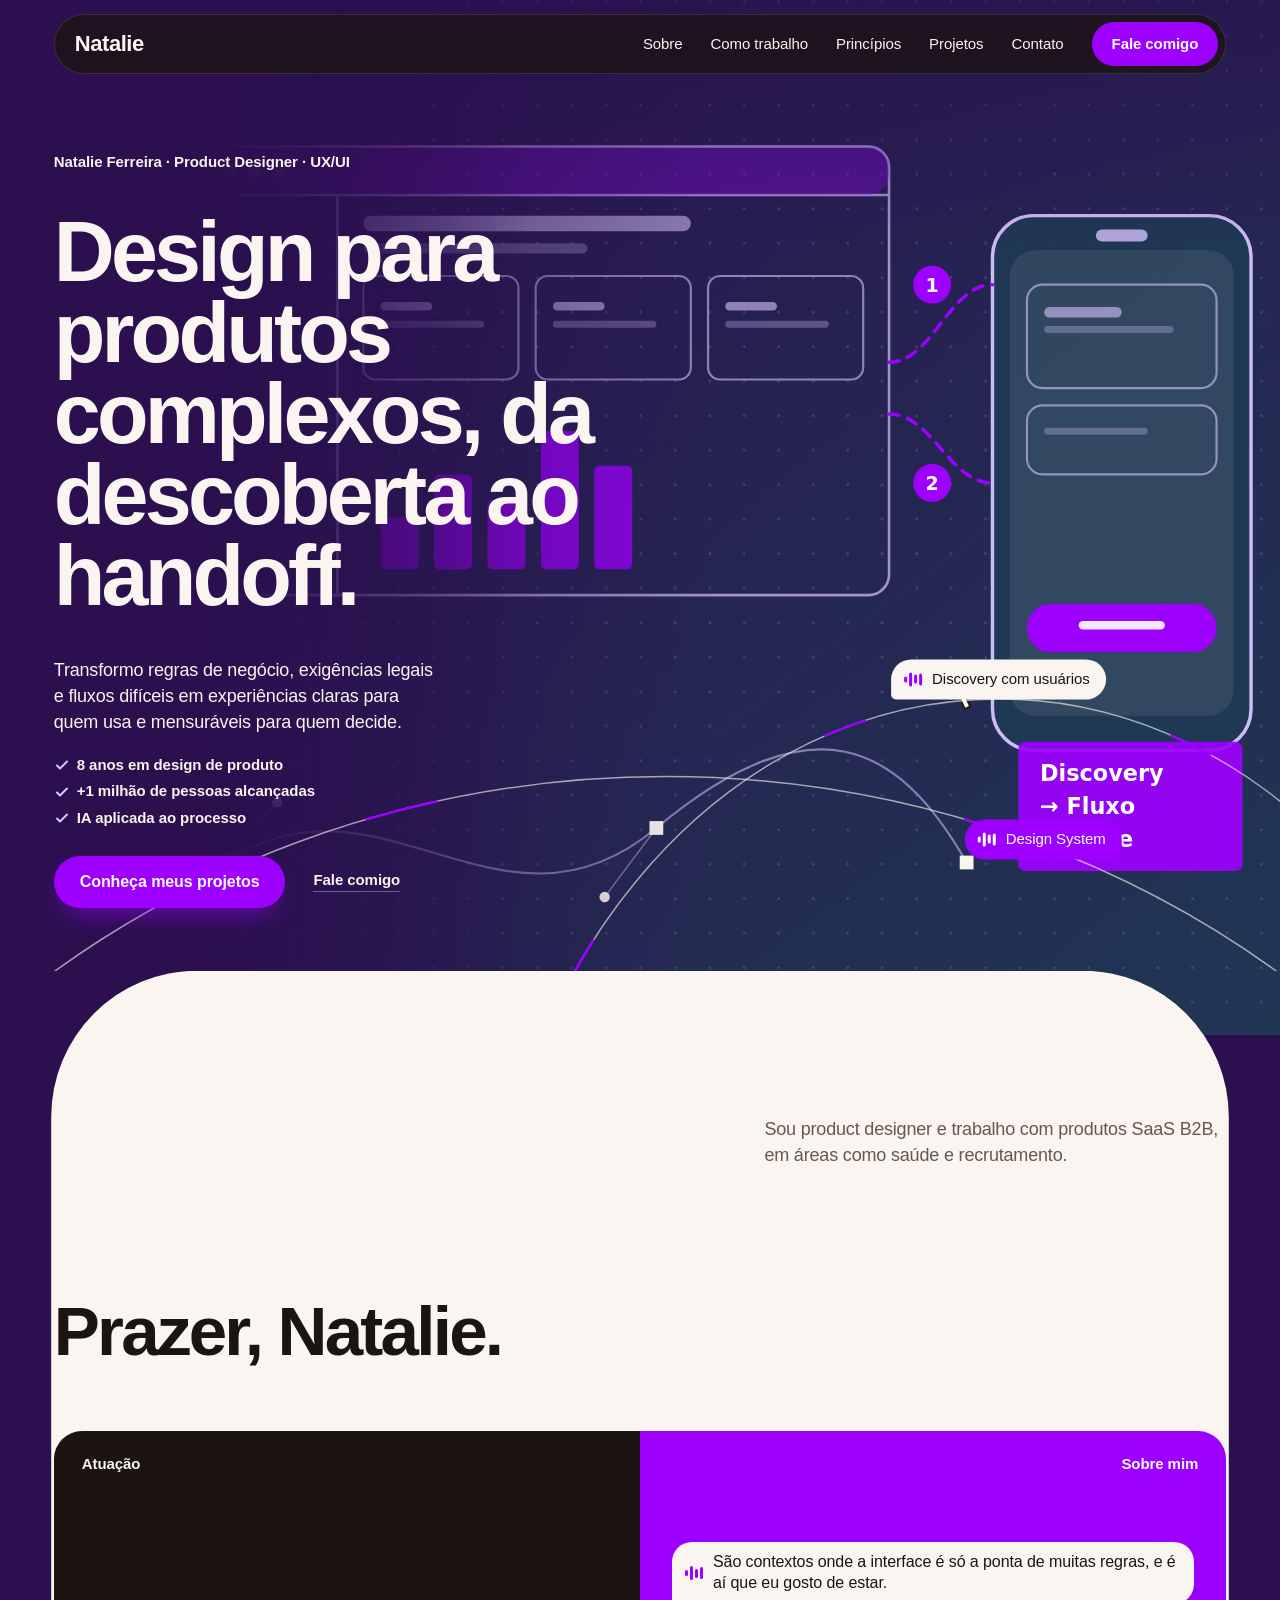
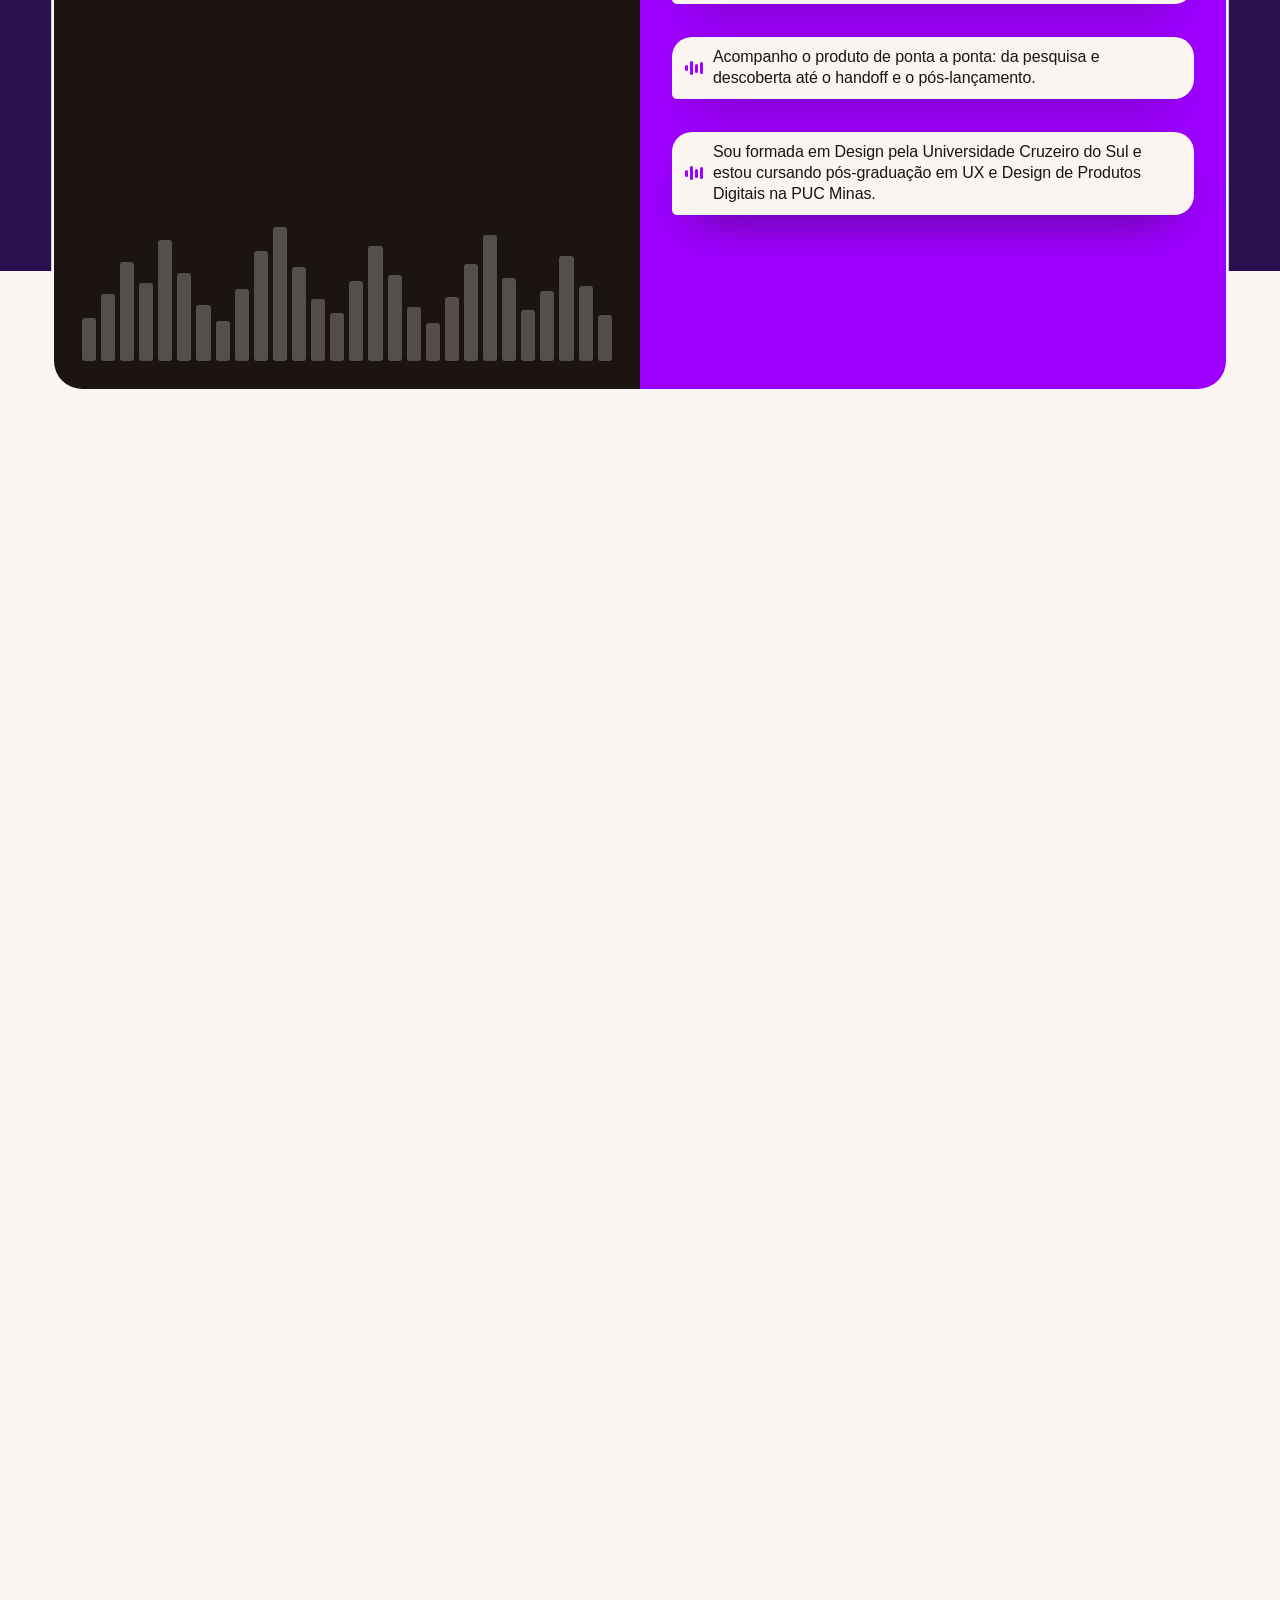
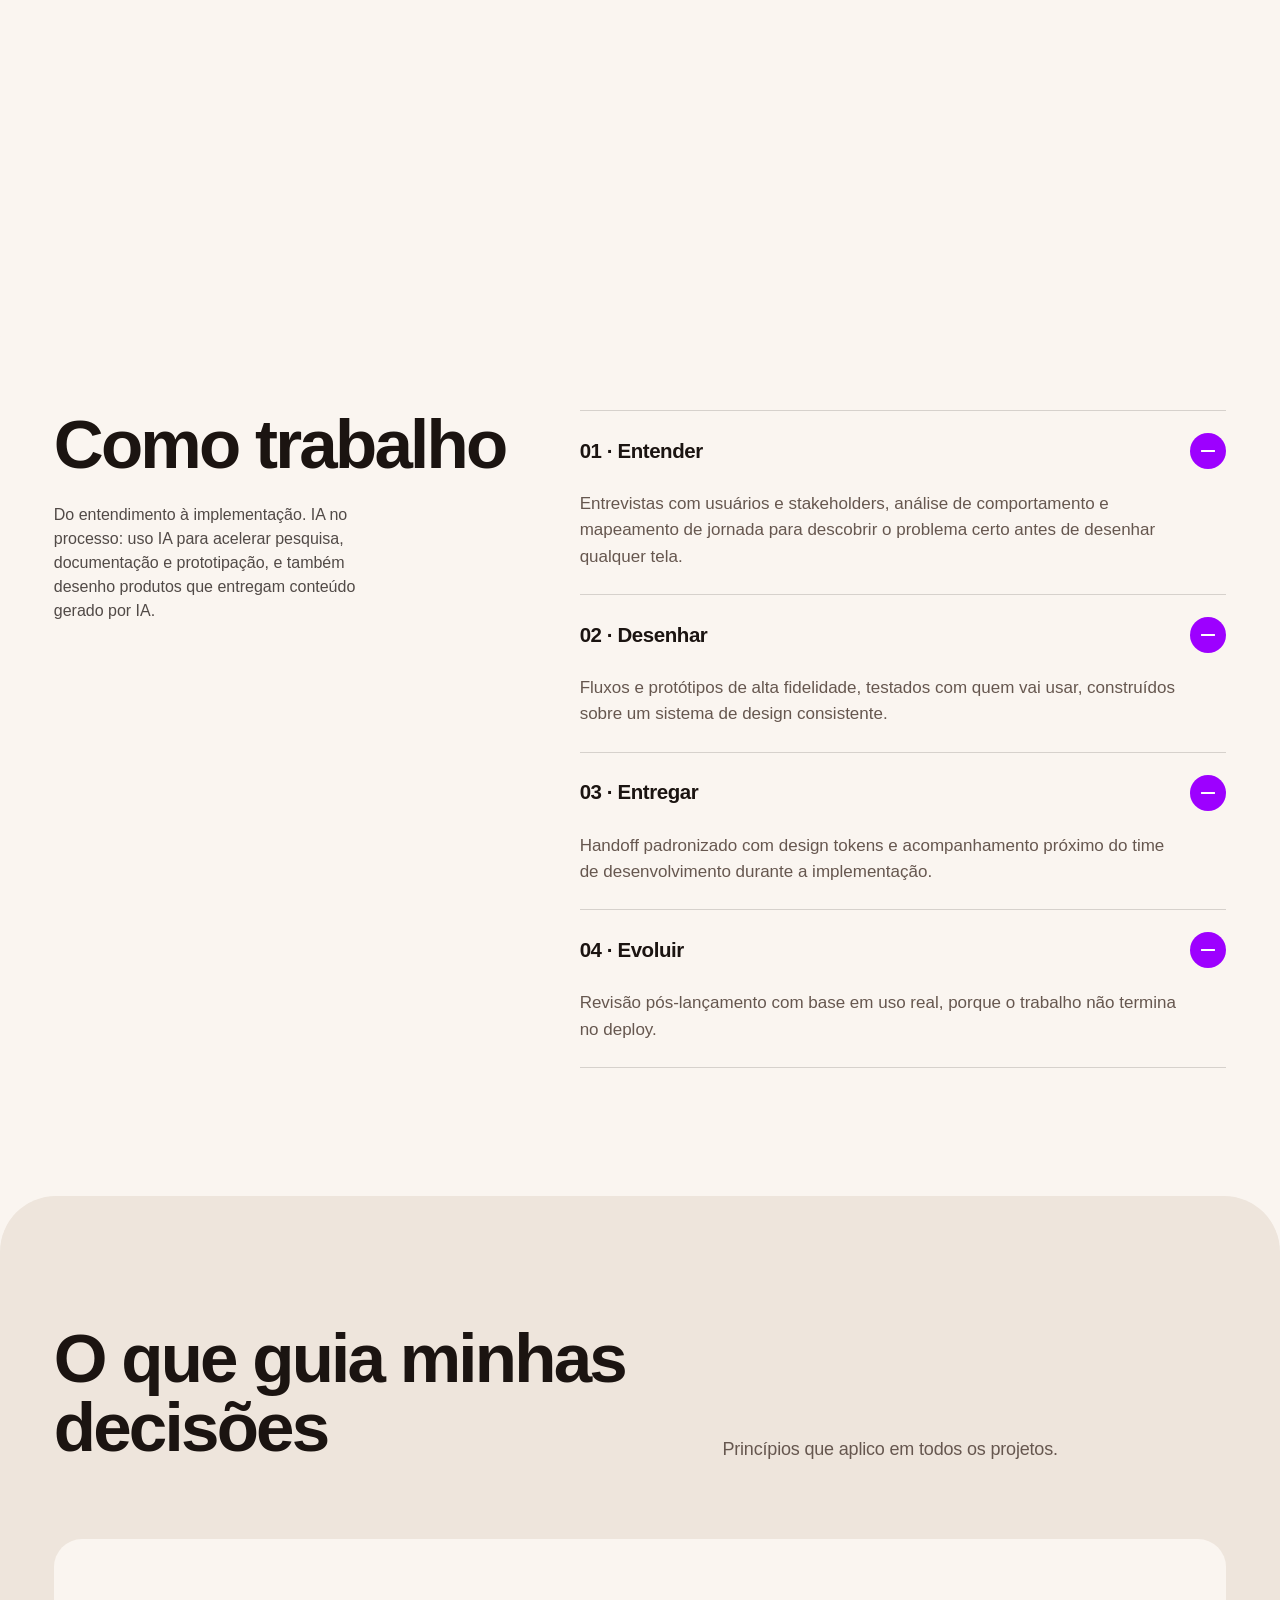
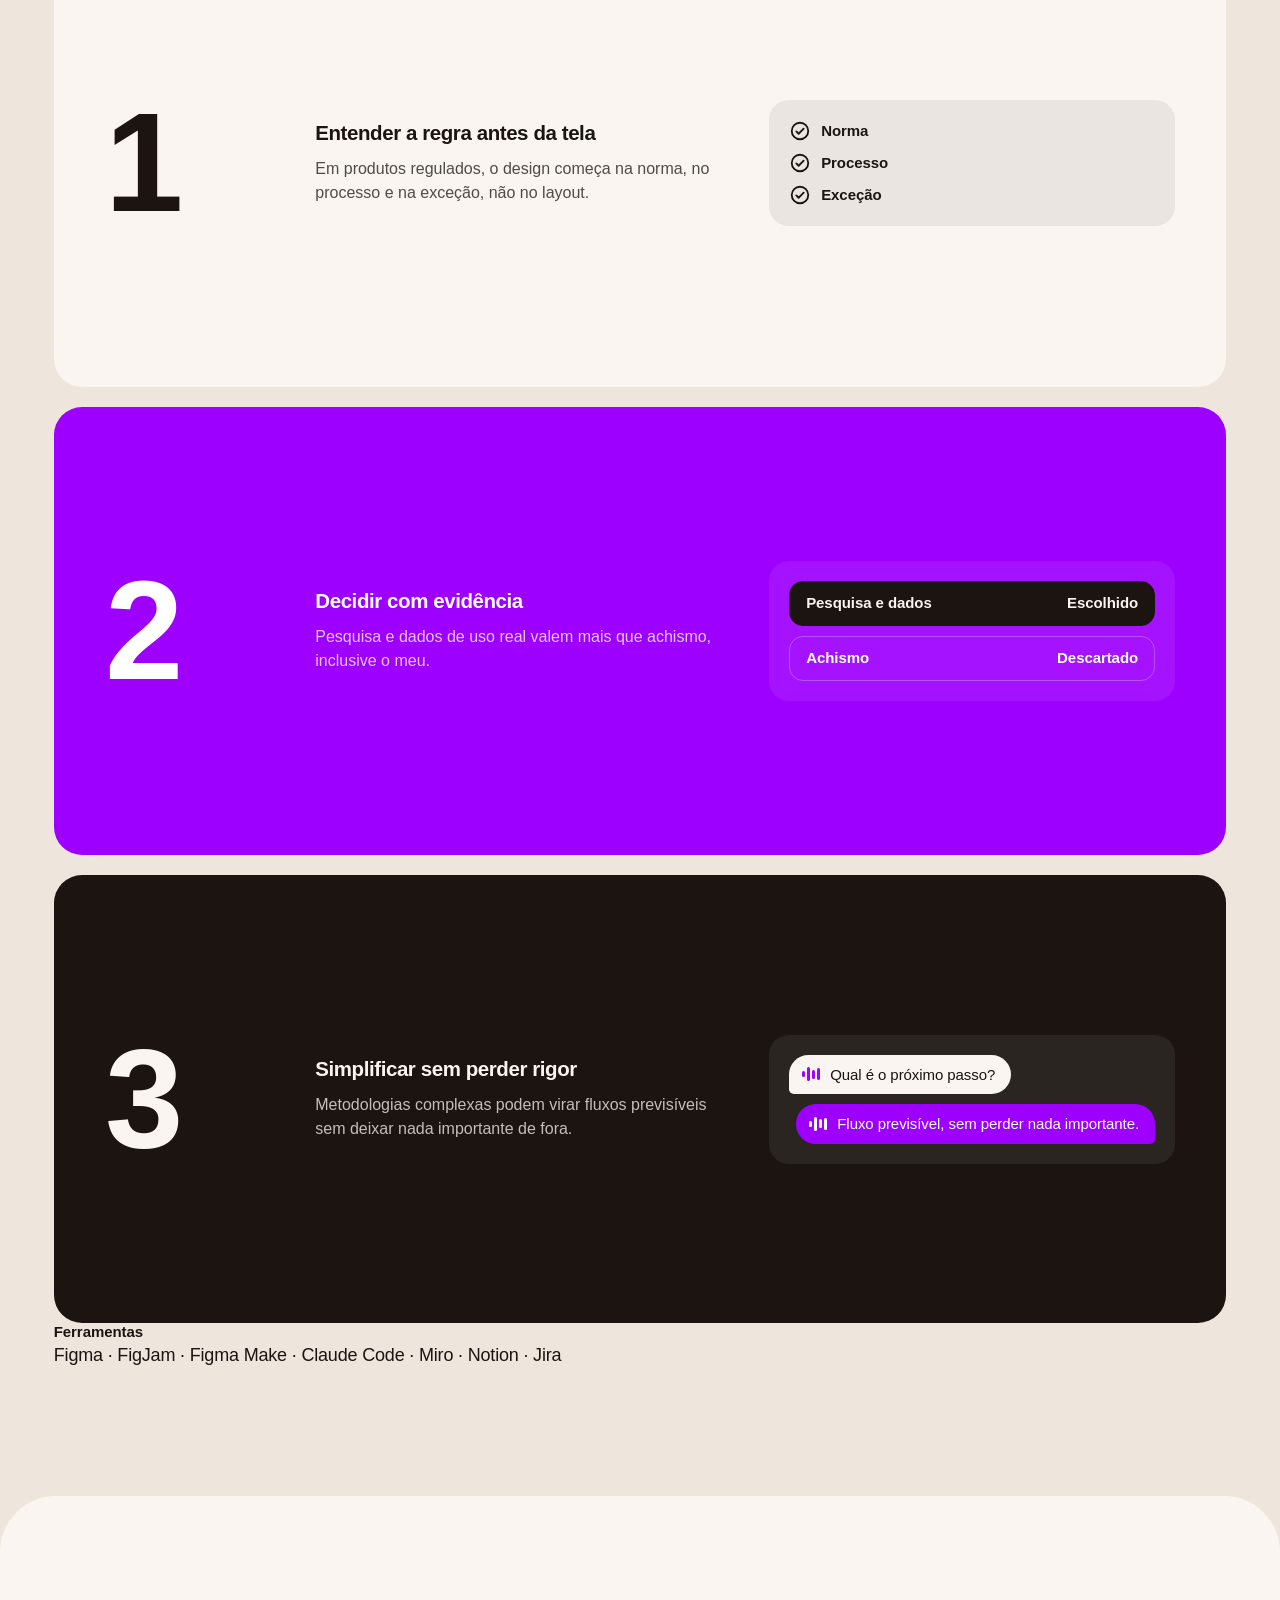
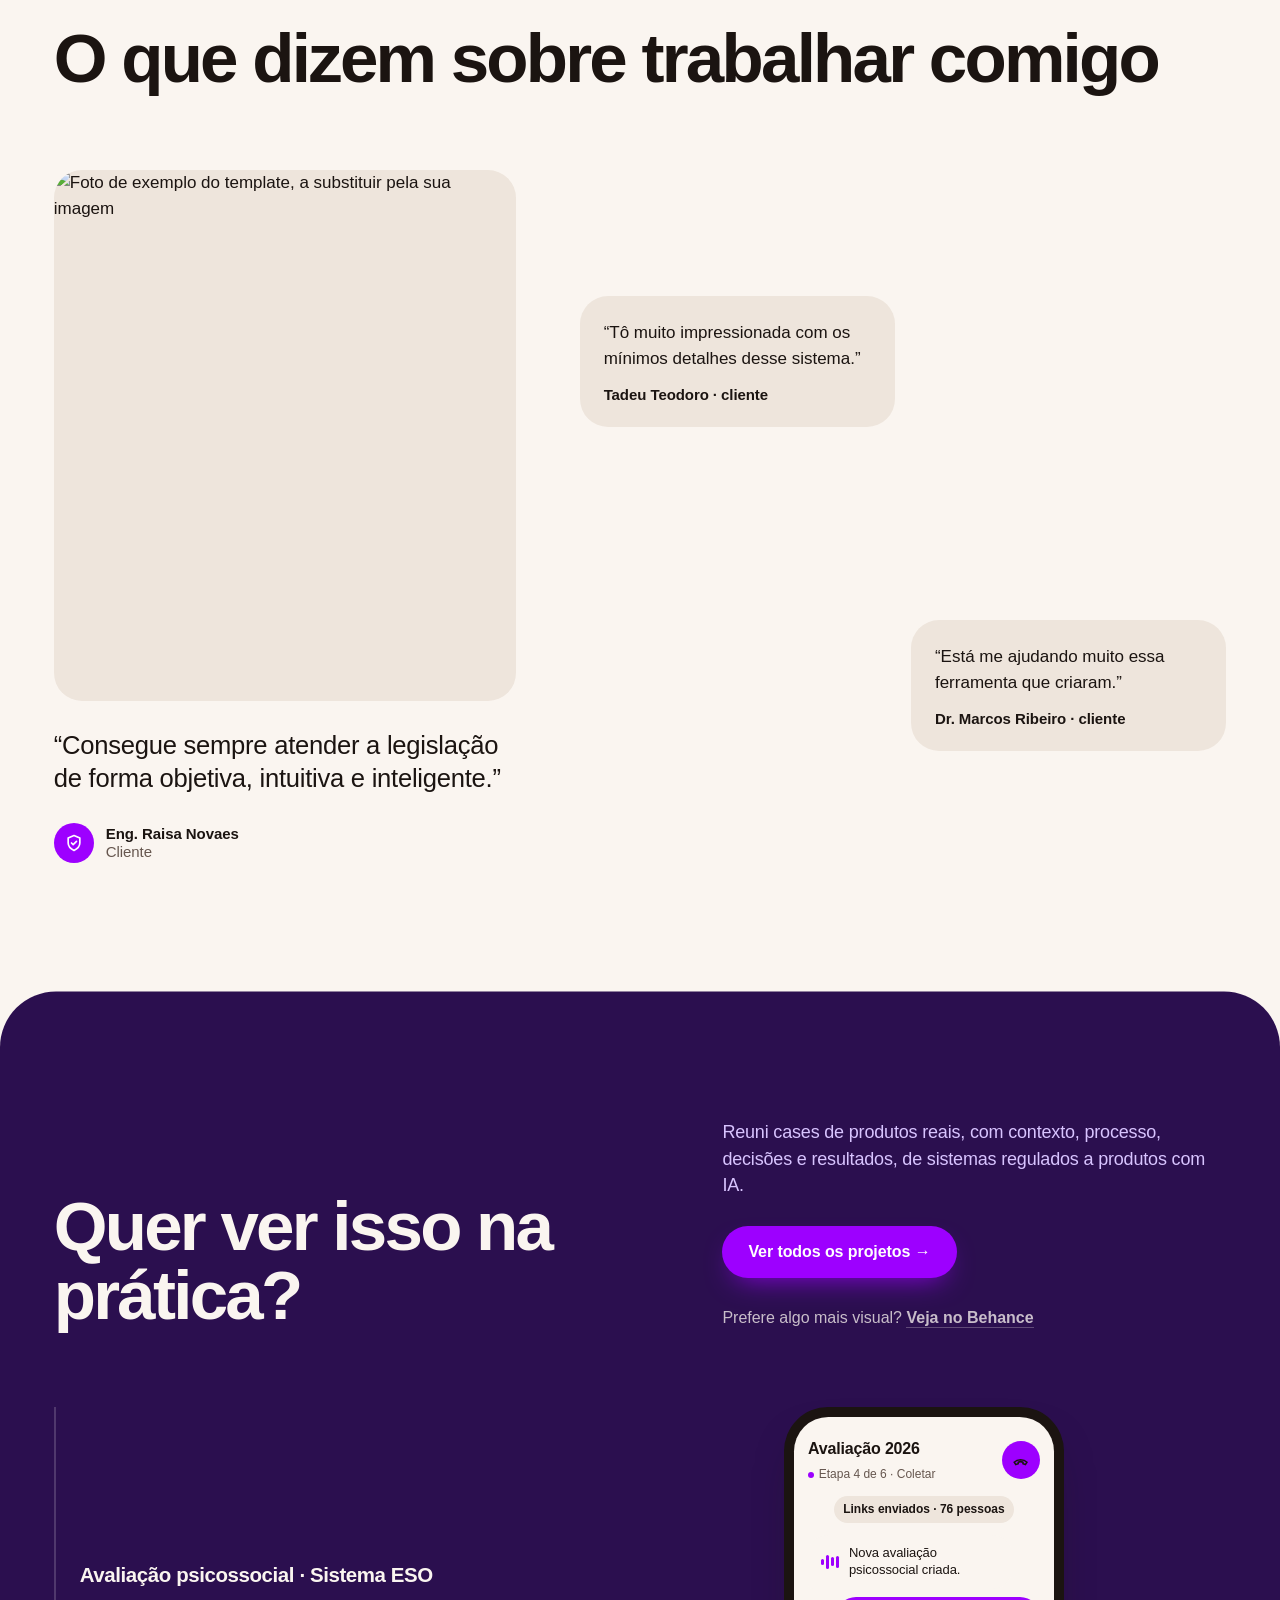
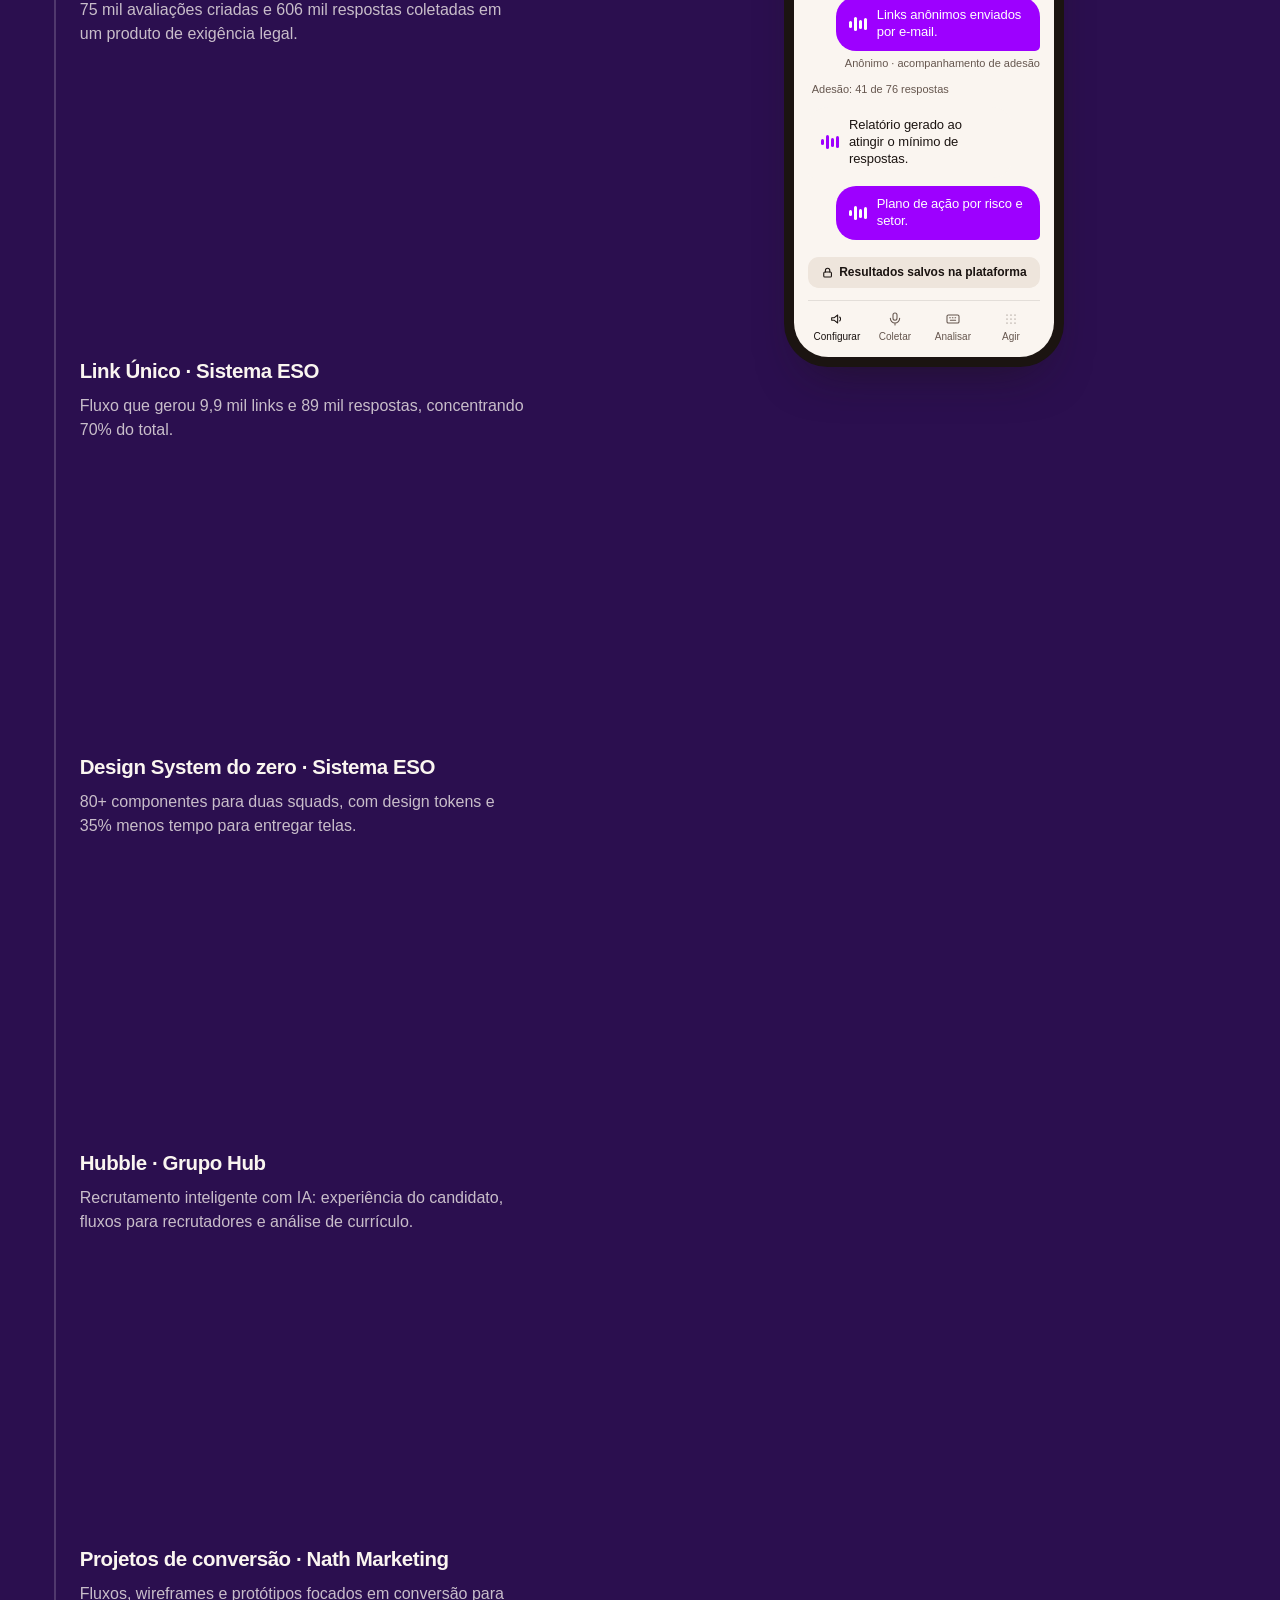
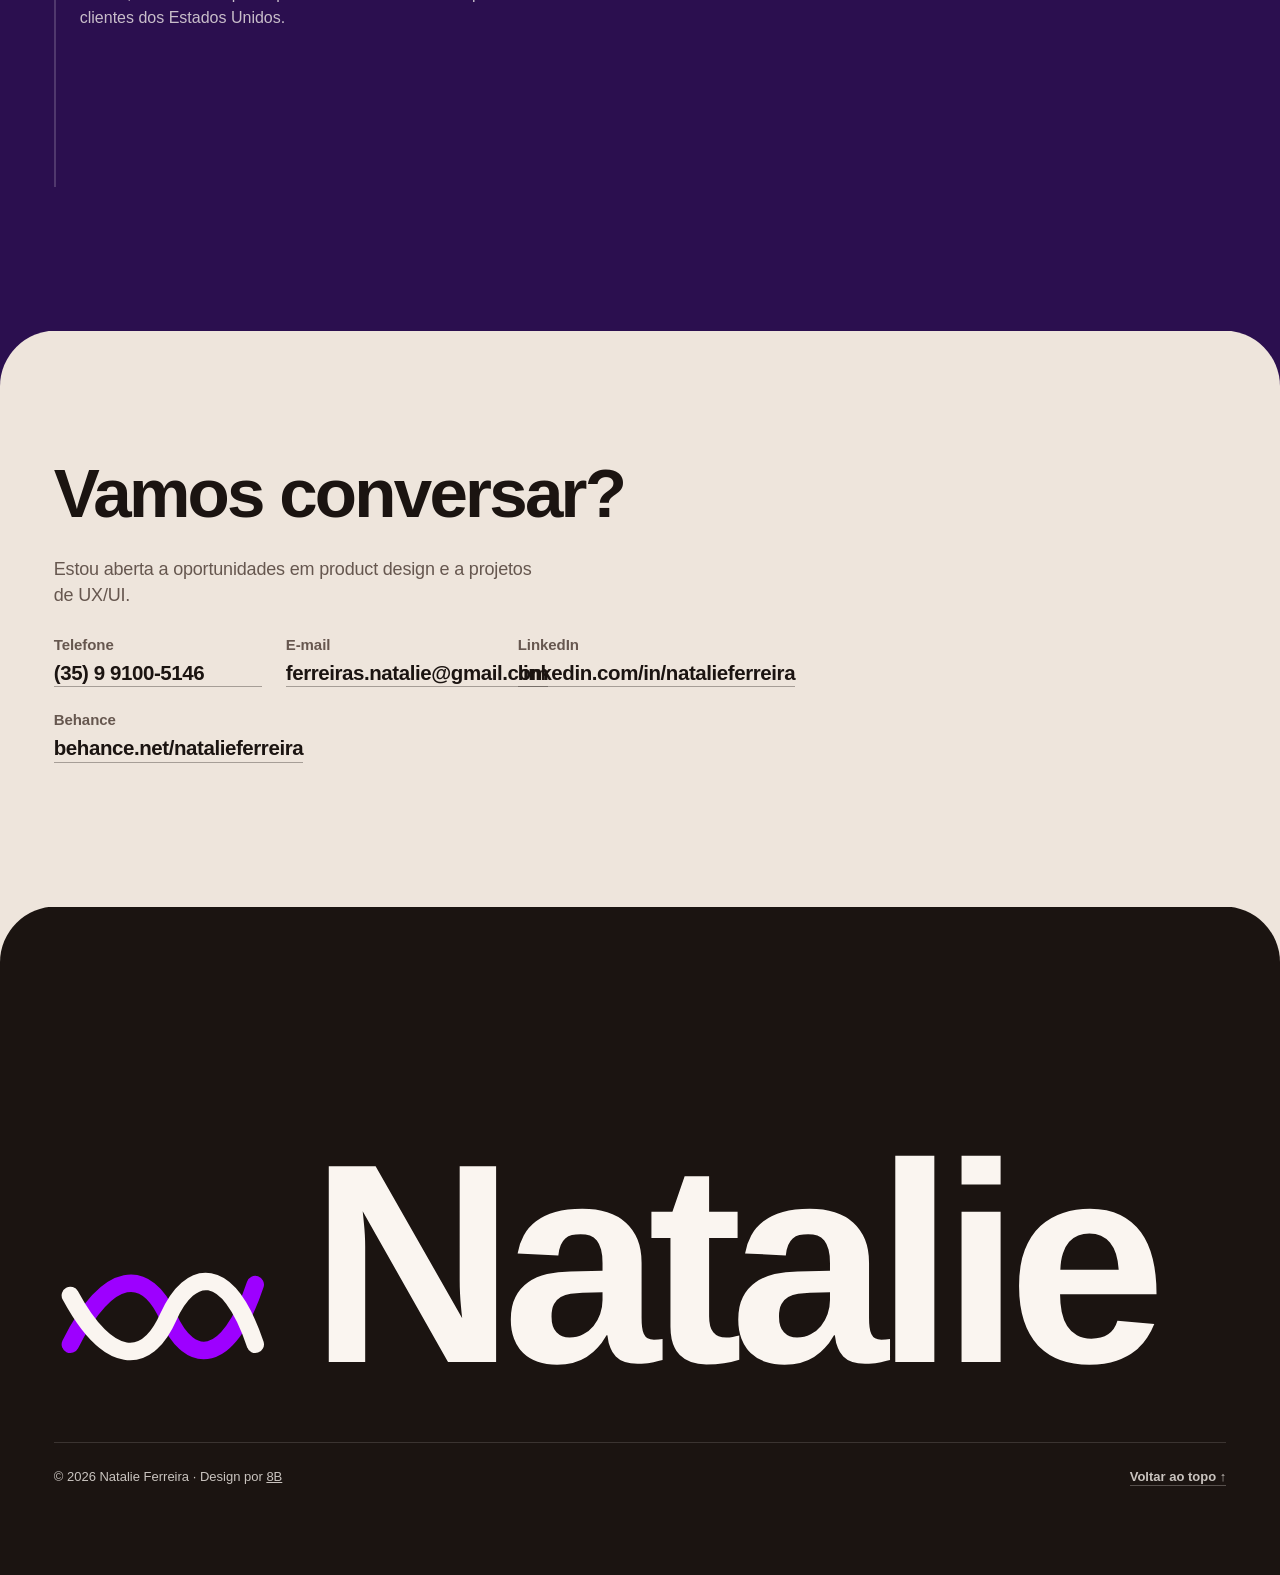
==== commit 40386a0b: "Atualiza home com o novo texto" ====
--- a/index.html
+++ b/index.html
@@ -825,32 +825,30 @@
       <span class="nav__word m-text-5">Natalie</span>
     </a>
     <ul class="nav__links m-text-6" data-8b-items=":scope > li">
-      <li><a class="m-link-2" href="#listen">Como trabalho</a></li>
+      <li><a class="m-link-2" href="#listen">Sobre</a></li>
+      <li><a class="m-link-2" href="#faq">Como trabalho</a></li>
+      <li><a class="m-link-2" href="#setup">Princípios</a></li>
       <li><a class="m-link-2" href="#calls">Projetos</a></li>
-      <li><a class="m-link-2" href="#tune">Design System</a></li>
-      <li><a class="m-link-2" href="#rooms">Hubble</a></li>
-      <li><a class="m-link-2" href="#voices">Depoimentos</a></li>
       <li><a class="m-link-2" href="#contact">Contato</a></li>
     </ul>
-    <a class="m-btn-3 nav__cta" href="#calls"><span class="m-btn__label">Ver projetos</span><span class="m-btn__wave" aria-hidden="true"><i></i><i></i><i></i></span></a>
+    <a class="m-btn-3 nav__cta" href="#contact"><span class="m-btn__label">Fale comigo</span><span class="m-btn__wave" aria-hidden="true"><i></i><i></i><i></i></span></a>
     <button class="m-icon-btn nav__toggle" type="button" aria-expanded="false" aria-controls="menu" aria-label="Abrir menu"><svg viewBox="0 0 24 24" aria-hidden="true"><path d="M4 8h16M4 16h16"/></svg></button>
   </nav>
   <div class="menu" id="menu" hidden role="dialog" aria-modal="true" aria-label="Menu">
     <button class="m-icon-btn menu__close" type="button" aria-label="Fechar menu"><svg viewBox="0 0 24 24" aria-hidden="true"><path d="M6 6l12 12M18 6L6 18"/></svg></button>
     <ul class="menu__links m-text-5" data-8b-items=":scope > li">
-      <li><a class="m-link-2" href="#listen">Como trabalho</a></li>
+      <li><a class="m-link-2" href="#listen">Sobre</a></li>
+      <li><a class="m-link-2" href="#faq">Como trabalho</a></li>
+      <li><a class="m-link-2" href="#setup">Princípios</a></li>
       <li><a class="m-link-2" href="#calls">Projetos</a></li>
-      <li><a class="m-link-2" href="#tune">Design System</a></li>
-      <li><a class="m-link-2" href="#rooms">Hubble</a></li>
-      <li><a class="m-link-2" href="#voices">Depoimentos</a></li>
       <li><a class="m-link-2" href="#contact">Contato</a></li>
     </ul>
-    <a class="m-btn" href="#calls"><span class="m-btn__label">Ver projetos</span><span class="m-btn__wave" aria-hidden="true"><i></i><i></i><i></i></span></a>
+    <a class="m-btn" href="#contact"><span class="m-btn__label">Fale comigo</span><span class="m-btn__wave" aria-hidden="true"><i></i><i></i><i></i></span></a>
   </div>
 </header>
 
 <main id="main">
-<!-- hero: first screen: headline over a full-bleed photo, lead, proof line, button; caption chips ride curved lines across the photo (animation: scene:hero) -->
+<!-- hero: first screen: headline over a full-bleed illustration, lead, proof line, buttons; caption chips ride curved lines across the illustration (animation: scene:hero) -->
 <section class="hero on-dark" id="hero" data-8b-section="hero" aria-labelledby="hero-title">
   <div class="hero__media">
     <img src="images/hero-ux.svg" width="1600" height="1200" alt="Ilustração de wireframes, fluxo de jornada e celular, em tons de roxo" fetchpriority="high" decoding="async">
@@ -871,44 +869,45 @@
   </div>
   <div class="hero__copy l-wrap">
     <div class="hero__intro">
-      <h1 class="m-text-2 hero__title" id="hero-title">Product design para produtos SaaS que geram resultado.</h1>
+      <p class="m-text-6 hero__name">Natalie Ferreira · Product Designer · UX/UI</p>
+      <h1 class="m-text-2 hero__title" id="hero-title">Design para produtos complexos, da descoberta ao handoff.</h1>
       <div class="hero__lower">
-        <p class="m-text-4 hero__lead">Sou a Natalie, Product Designer em UX/UI. Desenho produtos digitais complexos, do discovery ao handoff, sempre de olho em métricas e no impacto para o negócio.</p>
+        <p class="m-text-4 hero__lead">Transformo regras de negócio, exigências legais e fluxos difíceis em experiências claras para quem usa e mensuráveis para quem decide.</p>
         <ul class="hero__proof m-text-6" data-8b-items=":scope > li">
-          <li><svg viewBox="0 0 16 16" aria-hidden="true"><path class="hero__tick" d="M3 8.5l3 3 7-7"/></svg>8 anos em design digital</li>
-          <li><svg viewBox="0 0 16 16" aria-hidden="true"><path class="hero__tick" d="M3 8.5l3 3 7-7"/></svg>Mais de 1 milhão de pessoas alcançadas</li>
-          <li><svg viewBox="0 0 16 16" aria-hidden="true"><path class="hero__tick" d="M3 8.5l3 3 7-7"/></svg>IA aplicada ao design</li>
+          <li><svg viewBox="0 0 16 16" aria-hidden="true"><path class="hero__tick" d="M3 8.5l3 3 7-7"/></svg>8 anos em design de produto</li>
+          <li><svg viewBox="0 0 16 16" aria-hidden="true"><path class="hero__tick" d="M3 8.5l3 3 7-7"/></svg>+1 milhão de pessoas alcançadas</li>
+          <li><svg viewBox="0 0 16 16" aria-hidden="true"><path class="hero__tick" d="M3 8.5l3 3 7-7"/></svg>IA aplicada ao processo</li>
         </ul>
         <div class="hero__actions">
-          <a class="m-btn" href="#calls"><span class="m-btn__label">Ver projetos</span><span class="m-btn__wave" aria-hidden="true"><i></i><i></i><i></i></span></a>
-          <a class="m-link m-text-6" href="#listen">Como eu trabalho</a>
+          <a class="m-btn" href="#calls"><span class="m-btn__label">Conheça meus projetos</span><span class="m-btn__wave" aria-hidden="true"><i></i><i></i><i></i></span></a>
+          <a class="m-link m-text-6" href="#contact">Fale comigo</a>
         </div>
       </div>
     </div>
   </div>
 </section>
 
-<!-- voice-to-text: two-panel stage: speech on one side, readable captions on the other (demo: They speak / You read) (animation: scene:listen) -->
+<!-- voice-to-text: two-panel stage: speech on one side, readable captions on the other (demo: Atuação / Formação) (animation: scene:listen) -->
 <section class="listen" id="listen" data-8b-section="voice-to-text" aria-labelledby="listen-title">
   <div class="listen__sheet m-band" aria-hidden="true"></div>
   <div class="listen__head l-wrap">
-    <h2 class="m-text-3 listen__title" id="listen-title">Do discovery ao handoff, com evidência.</h2>
-    <p class="m-text-4 listen__lead" data-8b-motion="readAlong" data-8b-split="words">Pesquiso com usuários, mapeio jornadas e desenho fluxos e protótipos de alta fidelidade. Depois acompanho a implementação junto ao time de desenvolvimento.</p>
+    <h2 class="m-text-3 listen__title" id="listen-title">Prazer, Natalie.</h2>
+    <p class="m-text-4 listen__lead" data-8b-motion="readAlong" data-8b-split="words">Sou product designer e trabalho com produtos SaaS B2B, em áreas como saúde e recrutamento.</p>
   </div>
   <div class="listen__hold">
     <div class="listen__stage l-wrap">
       <div class="listen__panels">
         <div class="listen__panel listen__panel--voice">
-          <p class="m-text-6 listen__label">Discovery</p>
+          <p class="m-text-6 listen__label">Atuação</p>
           <div class="listen__wave" aria-hidden="true"><i style="--h:.32"></i><i style="--h:.5"></i><i style="--h:.74"></i><i style="--h:.58"></i><i style="--h:.9"></i><i style="--h:.66"></i><i style="--h:.42"></i><i style="--h:.3"></i><i style="--h:.54"></i><i style="--h:.82"></i><i style="--h:1"></i><i style="--h:.7"></i><i style="--h:.46"></i><i style="--h:.36"></i><i style="--h:.6"></i><i style="--h:.86"></i><i style="--h:.64"></i><i style="--h:.4"></i><i style="--h:.28"></i><i style="--h:.48"></i><i style="--h:.72"></i><i style="--h:.94"></i><i style="--h:.62"></i><i style="--h:.38"></i><i style="--h:.52"></i><i style="--h:.78"></i><i style="--h:.56"></i><i style="--h:.34"></i></div>
           <div class="listen__track listen__track--voice" aria-hidden="true"></div>
         </div>
         <div class="listen__panel listen__panel--read">
-          <p class="m-text-6 listen__label">Entrega</p>
+          <p class="m-text-6 listen__label">Sobre mim</p>
           <div class="listen__track listen__track--read" data-8b-items=":scope > .listen__row" data-8b-fixed="3">
-            <div class="listen__row"><p class="m-caption"><span class="m-caption__wave" aria-hidden="true"><i></i><i></i><i></i><i></i></span><span class="m-caption__text">Mais de 10 entrevistas com usuários e stakeholders embasaram a priorização.</span></p></div>
-            <div class="listen__row"><p class="m-caption"><span class="m-caption__wave" aria-hidden="true"><i></i><i></i><i></i><i></i></span><span class="m-caption__text">Fluxos, protótipos e critérios de aceitação para cada módulo.</span></p></div>
-            <div class="listen__row"><p class="m-caption"><span class="m-caption__wave" aria-hidden="true"><i></i><i></i><i></i><i></i></span><span class="m-caption__text">IA para acelerar pesquisa, documentação e prototipação.</span></p></div>
+            <div class="listen__row"><p class="m-caption"><span class="m-caption__wave" aria-hidden="true"><i></i><i></i><i></i><i></i></span><span class="m-caption__text">São contextos onde a interface é só a ponta de muitas regras, e é aí que eu gosto de estar.</span></p></div>
+            <div class="listen__row"><p class="m-caption"><span class="m-caption__wave" aria-hidden="true"><i></i><i></i><i></i><i></i></span><span class="m-caption__text">Acompanho o produto de ponta a ponta: da pesquisa e descoberta até o handoff e o pós-lançamento.</span></p></div>
+            <div class="listen__row"><p class="m-caption"><span class="m-caption__wave" aria-hidden="true"><i></i><i></i><i></i><i></i></span><span class="m-caption__text">Sou formada em Design pela Universidade Cruzeiro do Sul e estou cursando pós-graduação em UX e Design de Produtos Digitais na PUC Minas.</span></p></div>
           </div>
         </div>
       </div>
@@ -916,15 +915,98 @@
   </div>
 </section>
 
-<!-- calls: feature list beside a sticky phone whose screen builds one step per feature (animation: scene:calls) -->
+<!-- how-i-work: four steps as open rows (native details), with an intro line (animation: none) -->
+<section class="faq" id="faq" data-8b-section="faq" aria-labelledby="faq-title">
+  <div class="faq__sheet m-band" aria-hidden="true"></div>
+  <div class="faq__inner l-wrap">
+    <div class="faq__head">
+      <h2 class="m-text-3" id="faq-title" data-8b-motion="captionIn" data-8b-split="lines">Como trabalho</h2>
+      <p class="m-text-8">Do entendimento à implementação. IA no processo: uso IA para acelerar pesquisa, documentação e prototipação, e também desenho produtos que entregam conteúdo gerado por IA.</p>
+    </div>
+    <div class="faq__list" data-8b-items=":scope > details">
+      <details class="faq__item" open><summary class="m-text-5">01 · Entender<span class="faq__icon" aria-hidden="true"></span></summary><p class="m-text">Entrevistas com usuários e stakeholders, análise de comportamento e mapeamento de jornada para descobrir o problema certo antes de desenhar qualquer tela.</p></details>
+      <details class="faq__item" open><summary class="m-text-5">02 · Desenhar<span class="faq__icon" aria-hidden="true"></span></summary><p class="m-text">Fluxos e protótipos de alta fidelidade, testados com quem vai usar, construídos sobre um sistema de design consistente.</p></details>
+      <details class="faq__item" open><summary class="m-text-5">03 · Entregar<span class="faq__icon" aria-hidden="true"></span></summary><p class="m-text">Handoff padronizado com design tokens e acompanhamento próximo do time de desenvolvimento durante a implementação.</p></details>
+      <details class="faq__item" open><summary class="m-text-5">04 · Evoluir<span class="faq__icon" aria-hidden="true"></span></summary><p class="m-text">Revisão pós-lançamento com base em uso real, porque o trabalho não termina no deploy.</p></details>
+    </div>
+  </div>
+</section>
+
+<!-- principles: three numbered step cards that stack on top of each other, then the tools line (animation: scene:setup) -->
+<section class="setup" id="setup" data-8b-section="how-it-works" aria-labelledby="setup-title">
+  <div class="setup__sheet m-band-2" aria-hidden="true"></div>
+  <div class="setup__inner l-wrap">
+    <div class="setup__head">
+      <h2 class="m-text-3" id="setup-title" data-8b-motion="captionIn" data-8b-split="lines">O que guia minhas decisões</h2>
+      <p class="m-text-4">Princípios que aplico em todos os projetos.</p>
+    </div>
+    <ol class="setup__steps" data-8b-items=":scope > li" data-8b-fixed="3">
+      <li class="setup__card" style="--setup-i:0">
+        <p class="setup__num m-text-2" aria-hidden="true">1</p>
+        <div class="setup__copy"><h3 class="m-text-5">Entender a regra antes da tela</h3><p class="m-text-8">Em produtos regulados, o design começa na norma, no processo e na exceção, não no layout.</p></div>
+        <div class="setup__ui m-text-6" aria-hidden="true">
+          <p class="setup__check"><svg viewBox="0 0 24 24"><circle cx="12" cy="12" r="9"/><path d="M8 12.5l2.5 2.5L16 9.5"/></svg>Norma</p>
+          <p class="setup__check"><svg viewBox="0 0 24 24"><circle cx="12" cy="12" r="9"/><path d="M8 12.5l2.5 2.5L16 9.5"/></svg>Processo</p>
+          <p class="setup__check"><svg viewBox="0 0 24 24"><circle cx="12" cy="12" r="9"/><path d="M8 12.5l2.5 2.5L16 9.5"/></svg>Exceção</p>
+        </div>
+      </li>
+      <li class="setup__card" style="--setup-i:1">
+        <p class="setup__num m-text-2" aria-hidden="true">2</p>
+        <div class="setup__copy"><h3 class="m-text-5">Decidir com evidência</h3><p class="m-text-8">Pesquisa e dados de uso real valem mais que achismo, inclusive o meu.</p></div>
+        <div class="setup__ui m-text-6" aria-hidden="true">
+          <p class="setup__option setup__option--on">Pesquisa e dados<span>Escolhido</span></p>
+          <p class="setup__option">Achismo<span>Descartado</span></p>
+        </div>
+      </li>
+      <li class="setup__card on-dark" style="--setup-i:2">
+        <p class="setup__num m-text-2" aria-hidden="true">3</p>
+        <div class="setup__copy"><h3 class="m-text-5">Simplificar sem perder rigor</h3><p class="m-text-8">Metodologias complexas podem virar fluxos previsíveis sem deixar nada importante de fora.</p></div>
+        <div class="setup__ui" aria-hidden="true">
+          <p class="m-caption"><span class="m-caption__wave"><i></i><i></i><i></i><i></i></span><span class="m-caption__text">Qual é o próximo passo?</span></p>
+          <p class="m-caption-2"><span class="m-caption__wave"><i></i><i></i><i></i><i></i></span><span class="m-caption__text">Fluxo previsível, sem perder nada importante.</span></p>
+        </div>
+      </li>
+    </ol>
+    <div class="setup__tools">
+      <h3 class="m-text-6">Ferramentas</h3>
+      <p class="m-text-4">Figma · FigJam · Figma Make · Claude Code · Miro · Notion · Jira</p>
+    </div>
+  </div>
+</section>
+
+<!-- testimonials: expert quote with portrait beside two columns of short reviews (animation: scene:voices) -->
+<section class="voices" id="voices" data-8b-section="testimonials" aria-labelledby="voices-title">
+  <div class="voices__sheet m-band" aria-hidden="true" data-8b-motion="bandRise"></div>
+  <div class="voices__inner l-wrap">
+    <h2 class="m-text-3 voices__title" id="voices-title" data-8b-motion="captionIn" data-8b-split="lines">O que dizem sobre trabalhar comigo</h2>
+    <div class="voices__grid">
+      <figure class="voices__expert">
+        <div class="voices__photo"><img src="https://images.unsplash.com/photo-1643297654397-97b3201abc7c?ixid=M3w0Mzc5fDB8MXxzZWFyY2h8Nnx8YXVkaW9sb2dpc3QlMjBwb3J0cmFpdCUyMHNtaWxpbmd8ZW58MXwwfHx8MTc5MTIwOTYyNHww&amp;ixlib=rb-4.1.0&amp;auto=format&amp;fit=crop&amp;w=800&amp;q=60" width="1600" height="1290" alt="Foto de exemplo do template, a substituir pela sua imagem" loading="lazy" decoding="async"></div>
+        <blockquote class="voices__quote m-text-4" data-8b-motion="readAlong" data-8b-split="words"><p>“Consegue sempre atender a legislação de forma objetiva, intuitiva e inteligente.”</p></blockquote>
+        <figcaption class="voices__who m-text-6"><span class="voices__badge" aria-hidden="true"><svg viewBox="0 0 24 24"><path d="M12 3l7 3v6c0 4-3 7-7 9-4-2-7-5-7-9V6z"/><path d="M9 12l2 2 4-4"/></svg></span><p>Eng. Raisa Novaes<br><span>Cliente</span></p></figcaption>
+      </figure>
+      <div class="voices__cols">
+        <ul class="voices__col" data-8b-items=":scope > li">
+          <li class="m-card"><p class="m-text">“Tô muito impressionada com os mínimos detalhes desse sistema.”</p><p class="m-text-6">Tadeu Teodoro · cliente</p></li>
+        </ul>
+        <ul class="voices__col" data-8b-items=":scope > li">
+          <li class="m-card"><p class="m-text">“Está me ajudando muito essa ferramenta que criaram.”</p><p class="m-text-6">Dr. Marcos Ribeiro · cliente</p></li>
+        </ul>
+      </div>
+    </div>
+  </div>
+</section>
+
+<!-- projects: intro, a button and a Behance link beside five project items on a sticky phone (animation: scene:calls) -->
 <section class="calls on-dark" id="calls" data-8b-section="calls" aria-labelledby="calls-title">
   <div class="calls__sheet m-band-3" aria-hidden="true" data-8b-motion="bandRise"></div>
   <div class="calls__inner l-wrap">
     <div class="calls__head">
-      <h2 class="m-text-3" id="calls-title" data-8b-motion="captionIn" data-8b-split="lines">Projetos com resultado real.</h2>
+      <h2 class="m-text-3" id="calls-title" data-8b-motion="captionIn" data-8b-split="lines">Quer ver isso na prática?</h2>
       <div class="calls__head-copy">
-        <p class="m-text-4 calls__lead">Cinco trabalhos recentes, do problema à entrega. O estudo de caso completo da avaliação psicossocial está no Behance.</p>
-        <a class="m-btn" href="https://www.behance.net/gallery/258138321/Case-Produto-Saas-B2B" target="_blank" rel="noopener"><span class="m-btn__label">Ver case no Behance</span><span class="m-btn__wave" aria-hidden="true"><i></i><i></i><i></i></span></a>
+        <p class="m-text-4 calls__lead">Reuni cases de produtos reais, com contexto, processo, decisões e resultados, de sistemas regulados a produtos com IA.</p>
+        <a class="m-btn" href="https://www.behance.net/natalieferreira" target="_blank" rel="noopener"><span class="m-btn__label">Ver todos os projetos →</span><span class="m-btn__wave" aria-hidden="true"><i></i><i></i><i></i></span></a>
+        <p class="m-text-8">Prefere algo mais visual? <a class="m-link" href="https://www.behance.net/natalieferreira" target="_blank" rel="noopener">Veja no Behance</a></p>
       </div>
     </div>
     <div class="calls__grid">
@@ -969,199 +1051,17 @@
   </div>
 </section>
 
-<!-- caption-styles: a wall-sized sample sentence over a list of eight settings with drawn controls (animation: scene:tune) -->
-<section class="tune" id="tune" data-8b-section="caption-styles" aria-labelledby="tune-title">
-  <div class="tune__sheet m-band-2" aria-hidden="true"></div>
-  <div class="tune__inner l-wrap">
-    <div class="tune__stage">
-      <p class="tune__meta m-text-6"><span><i aria-hidden="true"></i>Pré-visualização</span><span>80+ componentes · 2 squads</span></p>
-      <p class="tune__sample m-text-2"><span class="tune__line" style="--len:13">Design system</span> <span class="tune__line" style="--len:8">do zero.</span></p>
-    </div>
-    <div class="tune__body">
-      <div class="tune__head">
-        <h2 class="m-text-3" id="tune-title" data-8b-motion="captionIn" data-8b-split="lines">Componentes e tokens, documentados.</h2>
-        <p class="m-text-4">Criei um Design System do zero, com tokens que deixaram o handoff mais simples e reduziram o retrabalho entre design e desenvolvimento.</p>
-      </div>
-      <ul class="tune__settings" data-8b-items=":scope > li" data-8b-fixed="8">
-        <li class="tune__row"><h3 class="m-text-5">Componentes</h3><p class="m-text-8">80+ componentes em uso por duas squads.</p><span class="tune__ctl tune__slider" data-ctl="size" aria-hidden="true"><span class="tune__fill"></span><span class="tune__thumb"></span></span></li>
-        <li class="tune__row"><h3 class="m-text-5">Design tokens</h3><p class="m-text-8">Cores, espaçamentos e tipografia em um só lugar.</p><span class="tune__ctl tune__slider" data-ctl="weight" aria-hidden="true"><span class="tune__fill"></span><span class="tune__thumb"></span></span></li>
-        <li class="tune__row"><h3 class="m-text-5">Handoff</h3><p class="m-text-8">Menos retrabalho entre design e desenvolvimento.</p><span class="tune__ctl tune__seg" data-ctl="contrast" aria-hidden="true"><b class="tune__pill"></b><span>Design</span><span>Dev</span></span></li>
-        <li class="tune__row"><h3 class="m-text-5">Tipografia</h3><p class="m-text-8">Escala e pesos definidos para todas as telas.</p><span class="tune__ctl tune__tag" aria-hidden="true">Host Grotesk</span></li>
-        <li class="tune__row"><h3 class="m-text-5">Documentação</h3><p class="m-text-8">Regras de uso e estados de cada componente.</p><span class="tune__ctl tune__toggle" aria-hidden="true"></span></li>
-        <li class="tune__row"><h3 class="m-text-5">Acessibilidade</h3><p class="m-text-8">Contraste e foco visível como padrão.</p><span class="tune__ctl tune__toggle" aria-hidden="true"></span></li>
-        <li class="tune__row"><h3 class="m-text-5">Evolução contínua</h3><p class="m-text-8">Ajustes depois do lançamento, guiados pelo uso real.</p><span class="tune__ctl tune__toggle" aria-hidden="true"></span></li>
-        <li class="tune__row"><h3 class="m-text-5">Ferramentas</h3><p class="m-text-8">Figma, Figma Make e Claude Code no fluxo.</p><span class="tune__ctl tune__tag" aria-hidden="true">Figma</span></li>
-      </ul>
-    </div>
-  </div>
-</section>
-
-<!-- in-person: horizontal track of five places with photos and caption pairs, two curved lines run through all of them (animation: scene:rooms) -->
-<section class="rooms on-dark" id="rooms" data-8b-section="in-person" aria-labelledby="rooms-title">
-  <div class="rooms__sheet m-band-4" aria-hidden="true"></div>
-  <div class="rooms__head l-wrap">
-    <h2 class="m-text-3" id="rooms-title" data-8b-motion="captionIn" data-8b-split="lines">Hubble: recrutamento inteligente com IA.</h2>
-    <p class="m-text-4 rooms__lead" data-8b-motion="readAlong" data-8b-split="words">Design de produto para recrutadores e candidatos, com agentes de IA integrados. Cada tela responde a um momento da jornada.</p>
-  </div>
-  <div class="rooms__hold">
-    <div class="rooms__stage">
-      <p class="rooms__now m-text-6"><i aria-hidden="true"></i>Produto B2B e B2C · Grupo Hub</p>
-      <div class="rooms__track" data-8b-items=":scope > .rooms__place">
-        <svg class="rooms__lines" viewBox="0 0 1000 100" preserveAspectRatio="none" aria-hidden="true">
-          <path class="rooms__line rooms__line--a" pathLength="1" d="M0 60C40 10 80 10 120 50S200 95 240 55 320 5 360 45 440 95 480 55 560 5 600 45 680 95 720 55 800 5 840 45 920 95 1000 50"/>
-          <path class="rooms__line rooms__line--b" pathLength="1" d="M0 40C40 90 80 90 120 50S200 5 240 45 320 95 360 55 440 5 480 45 560 95 600 55 680 5 720 45 800 95 840 55 920 5 1000 50"/>
-        </svg>
-        <figure class="rooms__place">
-          <img src="https://images.unsplash.com/photo-1786772444593-63542e7d0618?ixid=M3w0Mzc5fDB8MXxzZWFyY2h8M3x8cGhhcm1hY2lzdCUyMHRhbGtpbmclMjB0byUyMGN1c3RvbWVyJTIwY291bnRlcnxlbnwxfDF8fHwxNzkxMjA5NTc1fDA&amp;ixlib=rb-4.1.0&amp;auto=format&amp;fit=crop&amp;w=560&amp;q=60" width="1600" height="2400" alt="Foto de exemplo do template, a substituir pela sua imagem" loading="lazy" decoding="async">
-          <figcaption class="rooms__label m-text-6">Candidato</figcaption>
-          <div class="rooms__talk">
-            <p class="m-caption"><span class="m-caption__wave" aria-hidden="true"><i></i><i></i><i></i><i></i></span><span class="m-caption__text">Acompanhe sua vaga em detalhe.</span></p>
-            <p class="m-caption-2"><span class="m-caption__wave" aria-hidden="true"><i></i><i></i><i></i><i></i></span><span class="m-caption__text">Análise de currículo com critérios de melhoria.</span></p>
-          </div>
-        </figure>
-        <figure class="rooms__place">
-          <img src="https://images.unsplash.com/photo-1627662166825-a860471632e4?ixid=M3w0Mzc5fDB8MXxzZWFyY2h8MXx8ZmFtaWx5JTIwZGlubmVyJTIwdGFibGUlMjBjb252ZXJzYXRpb24lMjBsYXVnaGluZ3xlbnwxfDF8fHwxNzkxMjA5NTc1fDA&amp;ixlib=rb-4.1.0&amp;auto=format&amp;fit=crop&amp;w=740&amp;q=60" width="1600" height="1803" alt="Foto de exemplo do template, a substituir pela sua imagem" loading="lazy" decoding="async">
-          <figcaption class="rooms__label m-text-6">Recrutador</figcaption>
-          <div class="rooms__talk">
-            <p class="m-caption"><span class="m-caption__wave" aria-hidden="true"><i></i><i></i><i></i><i></i></span><span class="m-caption__text">Hunting e convite com testes comportamentais.</span></p>
-            <p class="m-caption-2"><span class="m-caption__wave" aria-hidden="true"><i></i><i></i><i></i><i></i></span><span class="m-caption__text">Carta-oferta enviada no mesmo fluxo.</span></p>
-          </div>
-        </figure>
-        <figure class="rooms__place">
-          <img src="https://images.unsplash.com/photo-1790469337210-02bde622b520?ixid=M3w0Mzc5fDB8MXxzZWFyY2h8MXx8ZG9jdG9yJTIwdGFsa2luZyUyMHdpdGglMjBlbGRlcmx5JTIwcGF0aWVudHxlbnwxfDF8fHwxNzkxMjA5NTc3fDA&amp;ixlib=rb-4.1.0&amp;auto=format&amp;fit=crop&amp;w=560&amp;q=60" width="1600" height="2400" alt="Foto de exemplo do template, a substituir pela sua imagem" loading="lazy" decoding="async">
-          <figcaption class="rooms__label m-text-6">Processo seletivo</figcaption>
-          <div class="rooms__talk">
-            <p class="m-caption"><span class="m-caption__wave" aria-hidden="true"><i></i><i></i><i></i><i></i></span><span class="m-caption__text">Critérios obrigatórios antes da candidatura.</span></p>
-            <p class="m-caption-2"><span class="m-caption__wave" aria-hidden="true"><i></i><i></i><i></i><i></i></span><span class="m-caption__text">SLA por etapa e scorecards de entrevista.</span></p>
-          </div>
-        </figure>
-        <figure class="rooms__place">
-          <img src="https://images.unsplash.com/photo-1638957835514-224c57ffe617?ixid=M3w0Mzc5fDB8MXxzZWFyY2h8MXx8bGVjdHVyZSUyMGhhbGwlMjBzdHVkZW50cyUyMGxpc3RlbmluZ3xlbnwxfDF8fHwxNzkxMjA5NTc2fDA&amp;ixlib=rb-4.1.0&amp;auto=format&amp;fit=crop&amp;w=560&amp;q=60" width="1600" height="2397" alt="Foto de exemplo do template, a substituir pela sua imagem" loading="lazy" decoding="async">
-          <figcaption class="rooms__label m-text-6">Agentes de IA</figcaption>
-          <div class="rooms__talk">
-            <p class="m-caption"><span class="m-caption__wave" aria-hidden="true"><i></i><i></i><i></i><i></i></span><span class="m-caption__text">O que a IA entrega, definido em discovery.</span></p>
-            <p class="m-caption-2"><span class="m-caption__wave" aria-hidden="true"><i></i><i></i><i></i><i></i></span><span class="m-caption__text">Spikes testam antes de virar tela.</span></p>
-          </div>
-        </figure>
-        <figure class="rooms__place">
-          <img src="https://images.unsplash.com/photo-1787767296743-b59cbed3809d?ixid=M3w0Mzc5fDB8MXxzZWFyY2h8NHx8ZnJpZW5kcyUyMHRhbGtpbmclMjBvdXRkb29ycyUyMGNhZmV8ZW58MXwxfHx8MTc5MTIwOTU3N3ww&amp;ixlib=rb-4.1.0&amp;auto=format&amp;fit=crop&amp;w=640&amp;q=60" width="1600" height="2092" alt="Foto de exemplo do template, a substituir pela sua imagem" loading="lazy" decoding="async">
-          <figcaption class="rooms__label m-text-6">Navegação</figcaption>
-          <div class="rooms__talk">
-            <p class="m-caption"><span class="m-caption__wave" aria-hidden="true"><i></i><i></i><i></i><i></i></span><span class="m-caption__text">Navegação principal redesenhada.</span></p>
-            <p class="m-caption-2"><span class="m-caption__wave" aria-hidden="true"><i></i><i></i><i></i><i></i></span><span class="m-caption__text">Design System evoluindo com a plataforma.</span></p>
-          </div>
-        </figure>
-      </div>
-    </div>
-  </div>
-</section>
-
-<!-- testimonials: expert quote with portrait beside two columns of short reviews (animation: scene:voices) -->
-<section class="voices" id="voices" data-8b-section="testimonials" aria-labelledby="voices-title">
-  <div class="voices__sheet m-band" aria-hidden="true" data-8b-motion="bandRise"></div>
-  <div class="voices__inner l-wrap">
-    <h2 class="m-text-3 voices__title" id="voices-title" data-8b-motion="captionIn" data-8b-split="lines">O que os clientes disseram.</h2>
-    <div class="voices__grid">
-      <figure class="voices__expert">
-        <div class="voices__photo"><img src="https://images.unsplash.com/photo-1643297654397-97b3201abc7c?ixid=M3w0Mzc5fDB8MXxzZWFyY2h8Nnx8YXVkaW9sb2dpc3QlMjBwb3J0cmFpdCUyMHNtaWxpbmd8ZW58MXwwfHx8MTc5MTIwOTYyNHww&amp;ixlib=rb-4.1.0&amp;auto=format&amp;fit=crop&amp;w=800&amp;q=60" width="1600" height="1290" alt="Foto de exemplo do template, a substituir pela sua imagem" loading="lazy" decoding="async"></div>
-        <blockquote class="voices__quote m-text-4" data-8b-motion="readAlong" data-8b-split="words"><p>“Consegue sempre atender a legislação de forma objetiva, intuitiva e inteligente.”</p></blockquote>
-        <figcaption class="voices__who m-text-6"><span class="voices__badge" aria-hidden="true"><svg viewBox="0 0 24 24"><path d="M12 3l7 3v6c0 4-3 7-7 9-4-2-7-5-7-9V6z"/><path d="M9 12l2 2 4-4"/></svg></span><p>Eng. Raisa Novaes<br><span>Cliente</span></p></figcaption>
-      </figure>
-      <div class="voices__cols">
-        <ul class="voices__col" data-8b-items=":scope > li">
-          <li class="m-card"><p class="m-text">“Tô muito impressionada com os mínimos detalhes desse sistema.”</p><p class="m-text-6">Tadeu Teodoro · cliente</p></li>
-        </ul>
-        <ul class="voices__col" data-8b-items=":scope > li">
-          <li class="m-card"><p class="m-text">“Está me ajudando muito essa ferramenta que criaram.”</p><p class="m-text-6">Dr. Marcos Ribeiro · cliente</p></li>
-        </ul>
-      </div>
-    </div>
-  </div>
-</section>
-
-<!-- how-it-works: three numbered step cards that stack on top of each other (animation: scene:setup) -->
-<section class="setup" id="setup" data-8b-section="how-it-works" aria-labelledby="setup-title">
-  <div class="setup__sheet m-band-2" aria-hidden="true"></div>
-  <div class="setup__inner l-wrap">
-    <div class="setup__head">
-      <h2 class="m-text-3" id="setup-title" data-8b-motion="captionIn" data-8b-split="lines">Entender, decidir e simplificar.</h2>
-      <p class="m-text-4">Os princípios que guiam meu trabalho em produtos complexos, do discovery à evolução depois do lançamento.</p>
-    </div>
-    <ol class="setup__steps" data-8b-items=":scope > li" data-8b-fixed="3">
-      <li class="setup__card" style="--setup-i:0">
-        <p class="setup__num m-text-2" aria-hidden="true">1</p>
-        <div class="setup__copy"><h3 class="m-text-5">Entender a regra antes da tela</h3><p class="m-text-8">Estudo o problema e as exigências do negócio antes de desenhar. Em produtos regulados, a regra vem primeiro.</p></div>
-        <div class="setup__ui m-text-6" aria-hidden="true">
-          <p class="setup__check"><svg viewBox="0 0 24 24"><circle cx="12" cy="12" r="9"/><path d="M8 12.5l2.5 2.5L16 9.5"/></svg>Pesquisa com usuários</p>
-          <p class="setup__check"><svg viewBox="0 0 24 24"><circle cx="12" cy="12" r="9"/><path d="M8 12.5l2.5 2.5L16 9.5"/></svg>Mapa de jornada</p>
-          <p class="setup__check"><svg viewBox="0 0 24 24"><circle cx="12" cy="12" r="9"/><path d="M8 12.5l2.5 2.5L16 9.5"/></svg>Critérios de aceitação</p>
-        </div>
-      </li>
-      <li class="setup__card" style="--setup-i:1">
-        <p class="setup__num m-text-2" aria-hidden="true">2</p>
-        <div class="setup__copy"><h3 class="m-text-5">Decidir com evidência</h3><p class="m-text-8">Cada decisão de produto parte de dados de pesquisa ou do uso real, não de palpite.</p></div>
-        <div class="setup__ui m-text-6" aria-hidden="true">
-          <p class="setup__option setup__option--on">Dado de pesquisa<span>Escolhido</span></p>
-          <p class="setup__option">Palpite isolado<span>Descartado</span></p>
-        </div>
-      </li>
-      <li class="setup__card on-dark" style="--setup-i:2">
-        <p class="setup__num m-text-2" aria-hidden="true">3</p>
-        <div class="setup__copy"><h3 class="m-text-5">Simplificar sem perder rigor</h3><p class="m-text-8">Transformo metodologias extensas em fluxos previsíveis, com o rigor preservado e menos esforço para quem usa.</p></div>
-        <div class="setup__ui" aria-hidden="true">
-          <p class="m-caption"><span class="m-caption__wave"><i></i><i></i><i></i><i></i></span><span class="m-caption__text">Qual é o próximo passo?</span></p>
-          <p class="m-caption-2"><span class="m-caption__wave"><i></i><i></i><i></i><i></i></span><span class="m-caption__text">Mostrar o processo inteiro antes de começar.</span></p>
-        </div>
-      </li>
-    </ol>
-  </div>
-</section>
-
-<!-- faq: questions and answers (native <details>) -->
-<section class="faq" id="faq" data-8b-section="faq" aria-labelledby="faq-title">
-  <div class="faq__sheet m-band" aria-hidden="true"></div>
-  <div class="faq__inner l-wrap">
-    <div class="faq__head">
-      <h2 class="m-text-3" id="faq-title" data-8b-motion="captionIn" data-8b-split="lines">Perguntas, respondidas com clareza.</h2>
-      <p class="m-text-8">Ficou alguma dúvida? <a class="m-link" href="#contact">Fale comigo</a> por e-mail ou pelo LinkedIn.</p>
-    </div>
-    <div class="faq__list" data-8b-items=":scope > details">
-      <details class="faq__item"><summary class="m-text-5">Em que tipo de produto você atua?<span class="faq__icon" aria-hidden="true"></span></summary><p class="m-text">Principalmente em SaaS B2B e B2C, em produtos complexos como plataformas de saúde e de recrutamento.</p></details>
-      <details class="faq__item"><summary class="m-text-5">Você faz pesquisa com usuários?<span class="faq__icon" aria-hidden="true"></span></summary><p class="m-text">Sim. Conduzo entrevistas, testes de usabilidade e análise de comportamento, e transformo os insights em fluxos e interfaces.</p></details>
-      <details class="faq__item"><summary class="m-text-5">Como você usa IA no processo?<span class="faq__icon" aria-hidden="true"></span></summary><p class="m-text">Para acelerar pesquisa, documentação e prototipação. Também desenho produtos que entregam conteúdo de IA ao usuário.</p></details>
-      <details class="faq__item"><summary class="m-text-5">Como é o trabalho com desenvolvedores?<span class="faq__icon" aria-hidden="true"></span></summary><p class="m-text">Acompanho a implementação junto ao time, padronizo o handoff com design tokens e reviso o resultado depois do lançamento.</p></details>
-      <details class="faq__item"><summary class="m-text-5">Quais ferramentas você usa?<span class="faq__icon" aria-hidden="true"></span></summary><p class="m-text">Figma, FigJam, Figma Make, Claude Code, Miro, Notion e Jira.</p></details>
-      <details class="faq__item"><summary class="m-text-5">Qual é a sua formação?<span class="faq__icon" aria-hidden="true"></span></summary><p class="m-text">Graduação em Design Gráfico pela Universidade Cruzeiro do Sul e pós-graduação em UX e Design de Produtos Digitais pela PUC Minas, em andamento.</p></details>
-      <details class="faq__item"><summary class="m-text-5">Como posso entrar em contato?<span class="faq__icon" aria-hidden="true"></span></summary><p class="m-text">Por e-mail, telefone ou pelo LinkedIn.</p></details>
-    </div>
-  </div>
-</section>
-
-<!-- call-to-action: closing call to action over a photo that opens from a small window to the full band (animation: scene:start) -->
-<section class="start on-dark" id="start" data-8b-section="call-to-action" aria-labelledby="start-title">
-  <div class="start__sheet m-band-4" aria-hidden="true"></div>
-  <div class="start__inner l-wrap">
-    <div class="start__copy">
-      <h2 class="m-text-3" id="start-title" data-8b-split="words">Vamos desenhar o próximo produto juntos?</h2>
-      <p class="m-text-4">Estou aberta a conversas sobre vagas e projetos de product design em UX/UI.</p>
-      <div class="start__actions">
-        <a class="m-btn" href="#contact"><span class="m-btn__label">Entrar em contato</span><span class="m-btn__wave" aria-hidden="true"><i></i><i></i><i></i></span></a>
-        <a class="m-link m-text-6" href="https://www.linkedin.com/in/natalieferreira/" target="_blank" rel="noopener">Ver no LinkedIn</a>
-      </div>
-    </div>
-  </div>
-</section>
-
-<!-- contact: three ways to reach the designer and a contact form (form not connected yet) -->
+<!-- contact: how to reach Natalie (animation: scene:contact) -->
 <section class="contact" id="contact" data-8b-section="contact" aria-labelledby="contact-title">
   <div class="contact__sheet m-band-2" aria-hidden="true" data-8b-motion="bandRise"></div>
   <div class="contact__inner l-wrap">
     <div class="contact__info">
-      <h2 class="m-text-3" id="contact-title" data-8b-motion="captionIn" data-8b-split="lines">Fale comigo, do jeito que preferir.</h2>
-      <p class="m-text-4">Escreva por e-mail, ligue ou me encontre no LinkedIn e no Behance.</p>
+      <h2 class="m-text-3" id="contact-title" data-8b-motion="captionIn" data-8b-split="lines">Vamos conversar?</h2>
+      <p class="m-text-4">Estou aberta a oportunidades em product design e a projetos de UX/UI.</p>
       <ul class="contact__ways" data-8b-items=":scope > li">
         <li><p class="m-text-6">Telefone</p><a class="m-link m-text-5" href="tel:+5535991005146">(35) 9 9100-5146</a></li>
         <li><p class="m-text-6">E-mail</p><a class="m-link m-text-5" href="mailto:ferreiras.natalie@gmail.com">ferreiras.natalie@gmail.com</a></li>
+        <li><p class="m-text-6">LinkedIn</p><a class="m-link m-text-5" href="https://www.linkedin.com/in/natalieferreira/" target="_blank" rel="noopener">linkedin.com/in/natalieferreira</a></li>
         <li><p class="m-text-6">Behance</p><a class="m-link m-text-5" href="https://www.behance.net/natalieferreira" target="_blank" rel="noopener">behance.net/natalieferreira</a></li>
       </ul>
     </div>
@@ -1169,33 +1069,21 @@
 </section>
 </main>
 
-<!-- footer: tagline, link columns, giant wordmark, copyright with the Design: 8B credit (animation: scene:footer) -->
+<!-- footer: copyright with the Design: 8B credit and a link back to the top (animation: scene:footer) -->
 <footer class="footer on-dark" id="footer" data-8b-section="footer" aria-labelledby="footer-title">
   <div class="footer__sheet m-band-4" aria-hidden="true"></div>
   <div class="footer__inner l-wrap">
-    <div class="footer__top">
-      <div class="footer__pitch">
-        <h2 class="m-text-5" id="footer-title">Product design com foco em resultado.</h2>
-        <p class="m-text-4">Portfólio de Natalie Ferreira, Product Designer em UX/UI.</p>
-        <a class="m-link m-text-6" href="#hero">Voltar ao topo</a>
-      </div>
-      <div class="footer__cols m-text-6" data-8b-items=":scope > .footer__col">
-        <div class="footer__col"><h2 class="m-text-6">Projetos</h2><ul><li><a class="m-link-2" href="#listen">Como trabalho</a></li><li><a class="m-link-2" href="#calls">Projetos</a></li><li><a class="m-link-2" href="#tune">Design System</a></li><li><a class="m-link-2" href="#rooms">Hubble</a></li></ul></div>
-        <div class="footer__col"><h2 class="m-text-6">Contato</h2><ul><li><a class="m-link-2" href="mailto:ferreiras.natalie@gmail.com">E-mail</a></li><li><a class="m-link-2" href="tel:+5535991005146">Telefone</a></li><li><a class="m-link-2" href="#contact">Contato</a></li><li><a class="m-link-2" href="#faq">Perguntas</a></li></ul></div>
-        <div class="footer__col"><h2 class="m-text-6">Sobre</h2><ul><li><a class="m-link-2" href="#voices">Depoimentos</a></li><li><a class="m-link-2" href="#setup">Princípios</a></li><li><a class="m-link-2" href="#start">Vamos conversar</a></li></ul></div>
-      </div>
-    </div>
     <div class="footer__brand" aria-hidden="true">
       <svg class="footer__logo" viewBox="0 0 40 28"><path class="footer__logo-a" pathLength="1" d="M3 19C10 5 17 5 21 14s11 9 16-6"/><path class="footer__logo-b" pathLength="1" d="M3 10c7 13 14 13 18 4s11-10 16 5"/></svg>
       <p class="footer__word m-text-2" style="--len:7">Natalie</p>
     </div>
     <div class="footer__legal m-text-7">
-      <p>© 2026 Natalie Ferreira. Todos os direitos reservados. · Design: <a href="https://8b.com/" style="color:inherit" data-8b-credit>8B</a></p>
-      <ul data-8b-items=":scope > li"><li><a class="m-link" href="https://www.linkedin.com/in/natalieferreira/" target="_blank" rel="noopener">LinkedIn</a></li><li><a class="m-link" href="https://www.behance.net/natalieferreira" target="_blank" rel="noopener">Behance</a></li><li><a class="m-link" href="#hero">Voltar ao topo</a></li></ul>
+      <p>© 2026 Natalie Ferreira · Design por <a href="https://8b.com/" style="color:inherit" data-8b-credit>8B</a></p>
+      <ul data-8b-items=":scope > li"><li><a class="m-link" href="#hero">Voltar ao topo ↑</a></li></ul>
     </div>
-    <p class="footer__note m-text-7">Obrigada por visitar meu portfólio.</p>
   </div>
 </footer>
+
 
 
 <script data-8b-part="section-script:nav">
@@ -1488,68 +1376,6 @@
   });
 });
 </script>
-<script data-8b-part="scene-script:tune">
-motionKit.scene('tune', () => {
-  const root = document.getElementById('tune');
-  const stage = root.querySelector('.tune__stage');
-  const thumbs = [...root.querySelectorAll('.tune__slider > .tune__thumb')];
-  const offset = (element, stop) => {
-    let x = 0, y = 0;
-    for (let node = element; node && node !== stop; node = node.offsetParent) { x += node.offsetLeft; y += node.offsetTop; }
-    return { x, y };
-  };
-  const order = [...document.querySelectorAll('[data-8b-section]')].filter(section => section.getAttribute('data-8b-section') !== 'navigation');
-  const calls = order[order.indexOf(root) - 1]?.id === 'calls' ? order[order.indexOf(root) - 1] : null;
-  const aside = calls?.querySelector('.calls__aside');
-  const sticky = calls?.querySelector('.calls__sticky');
-  const screen = calls?.querySelector('.phone__screen');
-  const handoff = aside && sticky && screen;
-  motionKit.measure(() => {
-    thumbs.forEach(thumb => motionKit.set(thumb, { '--tune-track': `${thumb.parentElement.offsetWidth}px` }));
-    if (!handoff) return;
-    const startScroll = offset(root).y - innerHeight;
-    const asideAt = offset(aside);
-    const style = getComputedStyle(sticky);
-    const released = asideAt.y + aside.offsetHeight - sticky.offsetHeight - startScroll;
-    const fromBottom = style.top === 'auto' && style.bottom !== 'auto';
-    const stickyY = fromBottom
-      ? Math.min(released, innerHeight - (parseFloat(style.bottom) || 0) - sticky.offsetHeight)
-      : Math.min(Math.max(asideAt.y - startScroll, parseFloat(style.top) || 0), released);
-    const inner = offset(screen, sticky);
-    const stageAt = offset(stage);
-    motionKit.set(stage, {
-      '--tune-x': `${asideAt.x + inner.x + screen.offsetWidth / 2 - (stageAt.x + stage.offsetWidth / 2)}px`,
-      '--tune-y': `${stickyY + inner.y + screen.offsetHeight / 2 - (stageAt.y - startScroll + stage.offsetHeight / 2)}px`,
-      '--tune-s': innerWidth < 768 ? 0.12 : Math.max(0.16, screen.offsetWidth / stage.offsetWidth)
-    });
-  });
-  if (handoff) root.setAttribute('data-handoff', '');
-});
-</script>
-<script data-8b-part="scene-script:rooms">
-motionKit.scene('rooms', () => {
-  const root = document.getElementById('rooms');
-  const track = root.querySelector('.rooms__track');
-  const places = [...track.querySelectorAll('.rooms__place')];
-  const wide = matchMedia('(min-width: 48rem)');
-  places.forEach(place => {
-    const talk = [...place.querySelectorAll('.rooms__talk > *')];
-    talk.forEach((line, j) => motionKit.set(line, { '--rooms-j': j }));
-    motionKit.set(place, { '--rooms-span': 0.5 + 0.3 * Math.max(0, talk.length - 1) });
-  });
-  motionKit.measure(() => {
-    const width = track.scrollWidth;
-    const travel = Math.max(0, width - innerWidth);
-    motionKit.set(root, { '--rooms-travel': `${travel}px`, '--rooms-dash': 1 - Math.min(0.9, (innerWidth * 0.6) / width) });
-    const end = wide.matches ? 0.66 : 0.4;
-    places.forEach(place => {
-      const left = motionKit.box(place).x;
-      const a = (left - innerWidth) / (travel || 1), b = (left - innerWidth * end) / (travel || 1);
-      motionKit.set(place, { '--rooms-a': a, '--rooms-k': 1 / (b - a) });
-    });
-  });
-});
-</script>
 <script data-8b-part="scene-script:setup">
 motionKit.scene('setup', () => {
   const steps = document.getElementById('setup').querySelector('.setup__steps');
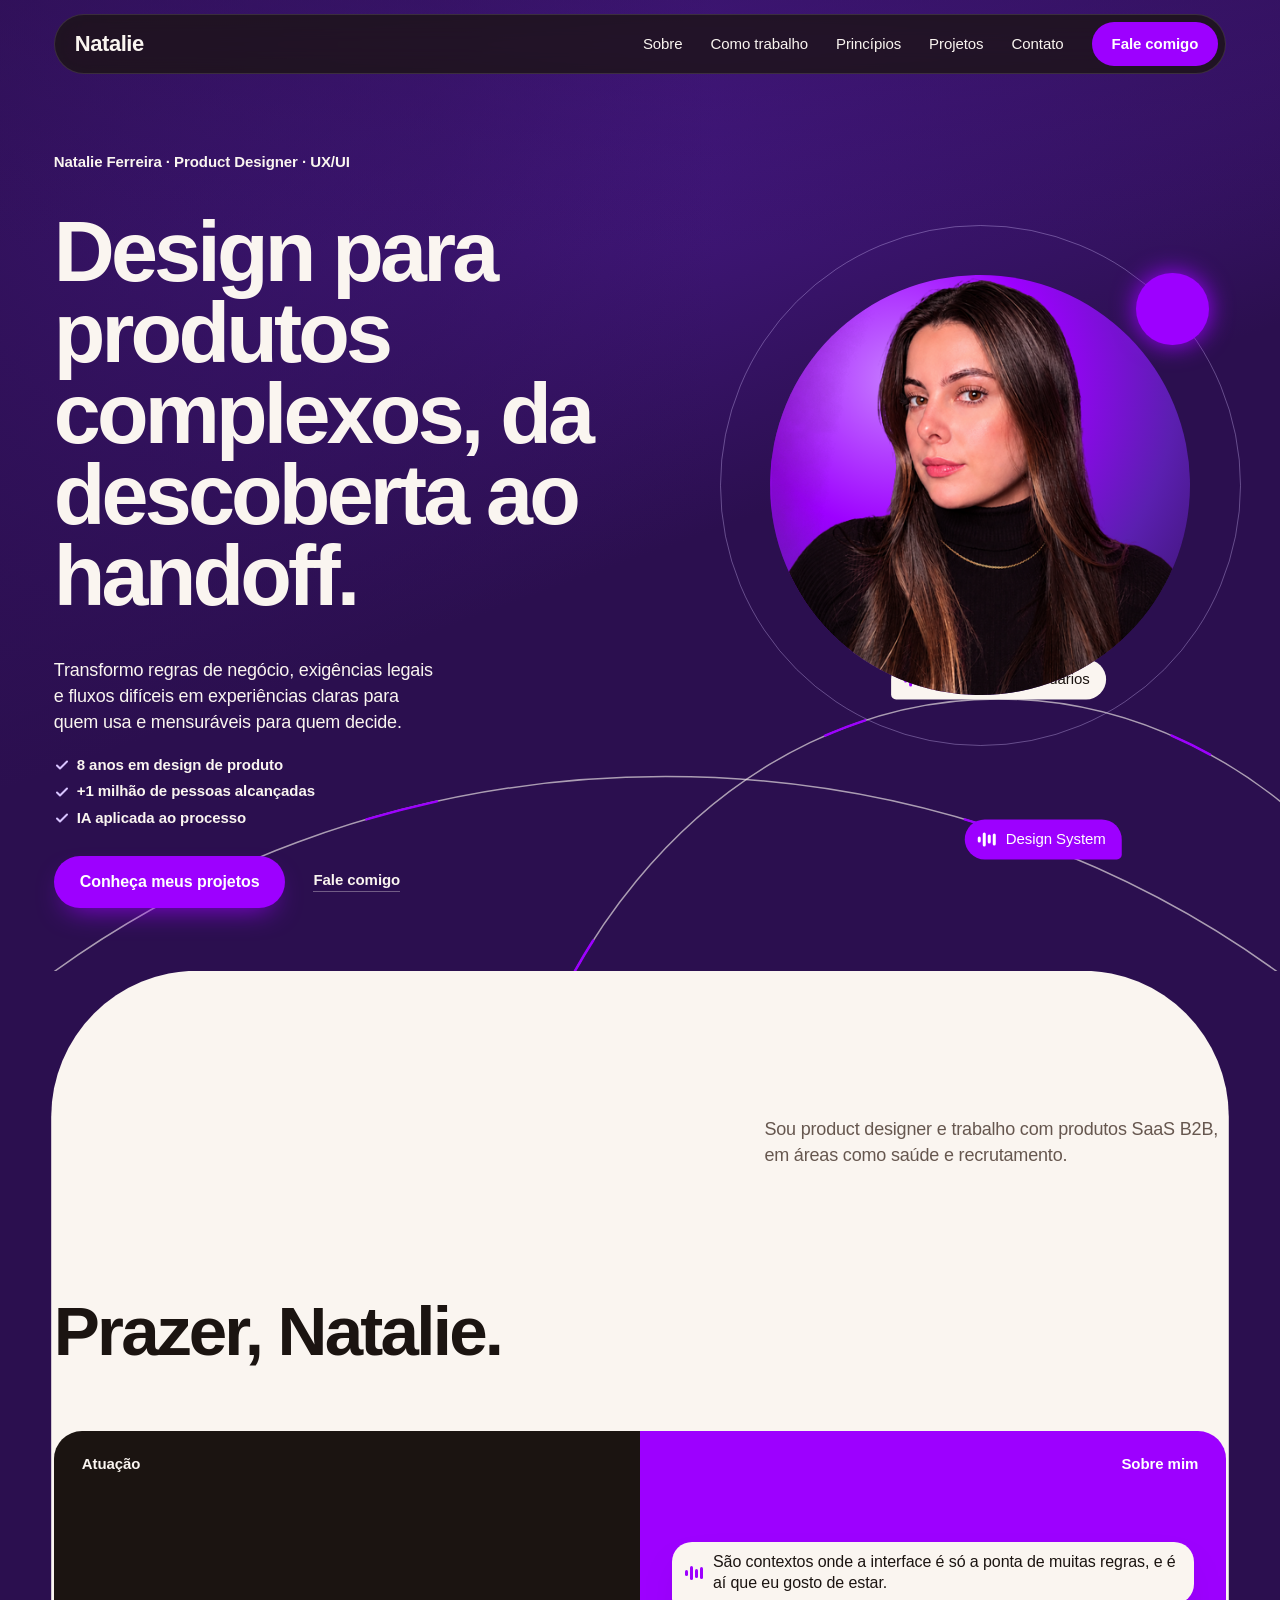
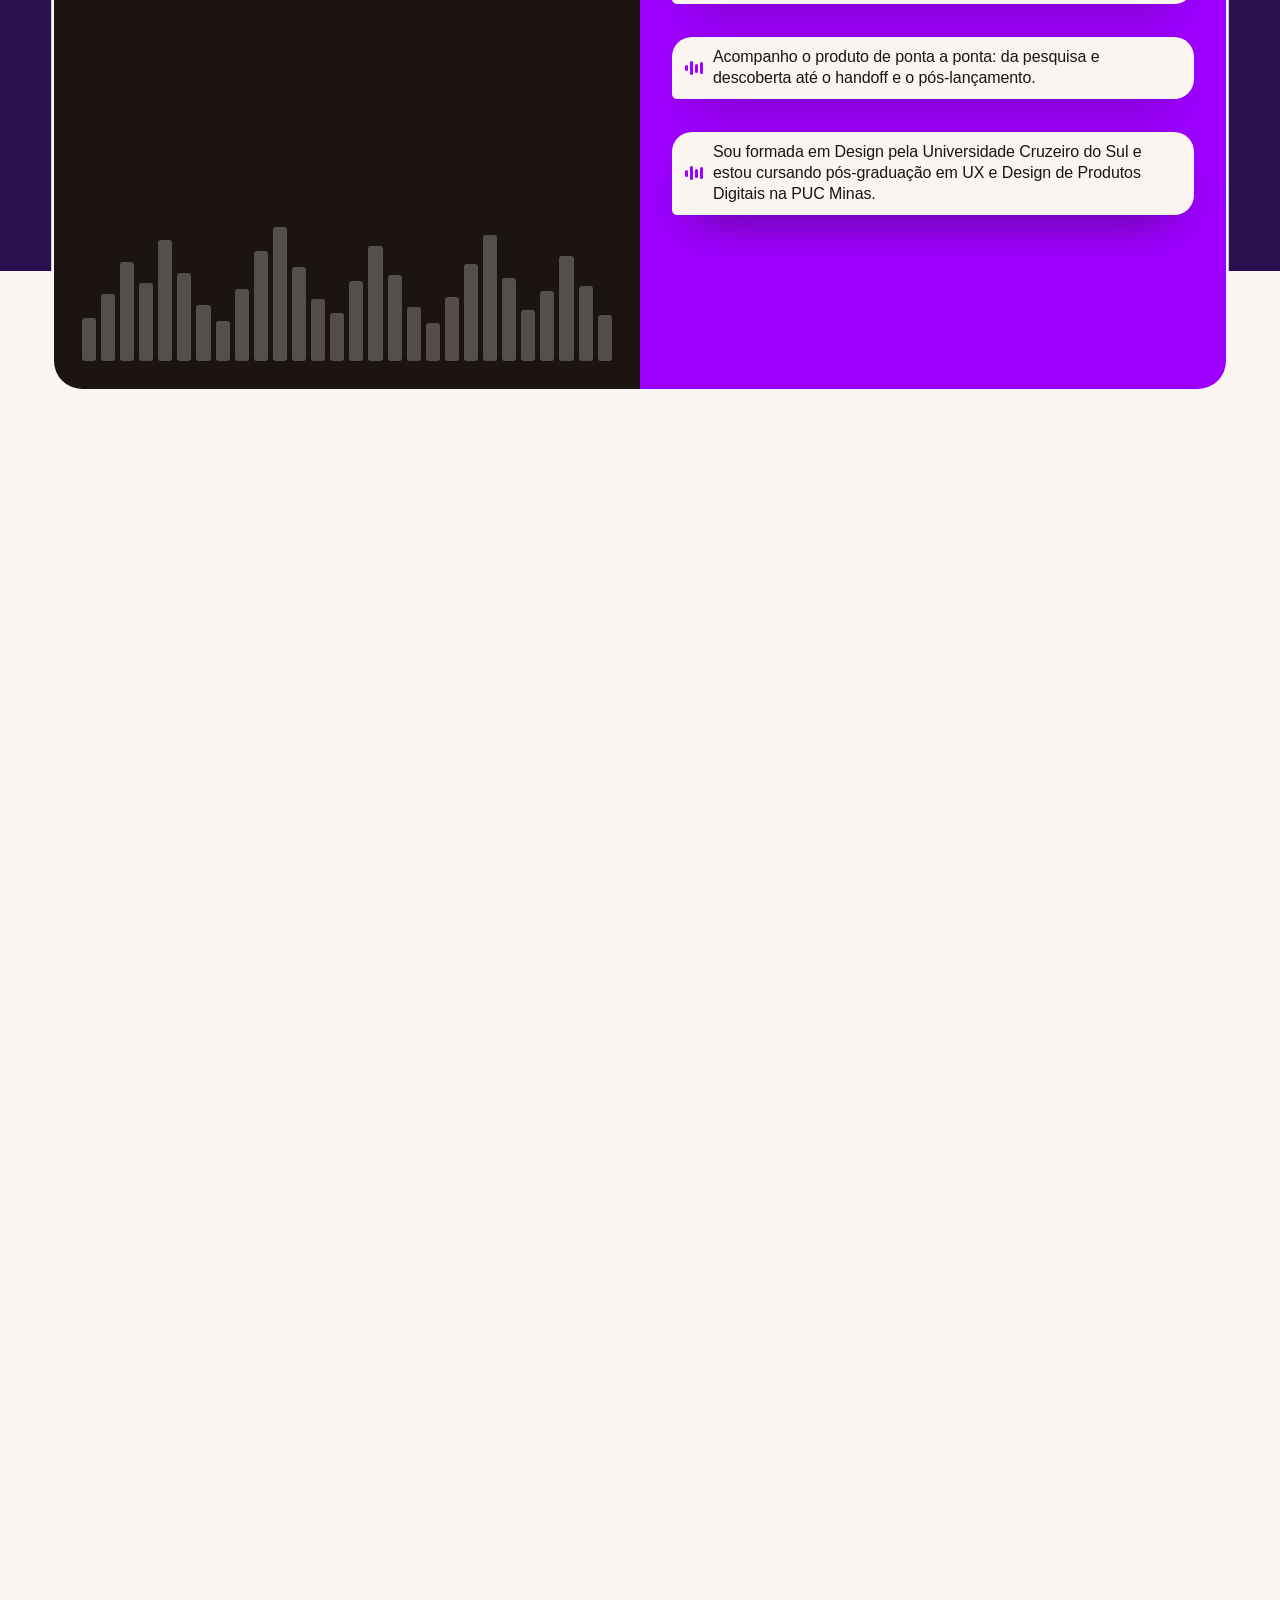
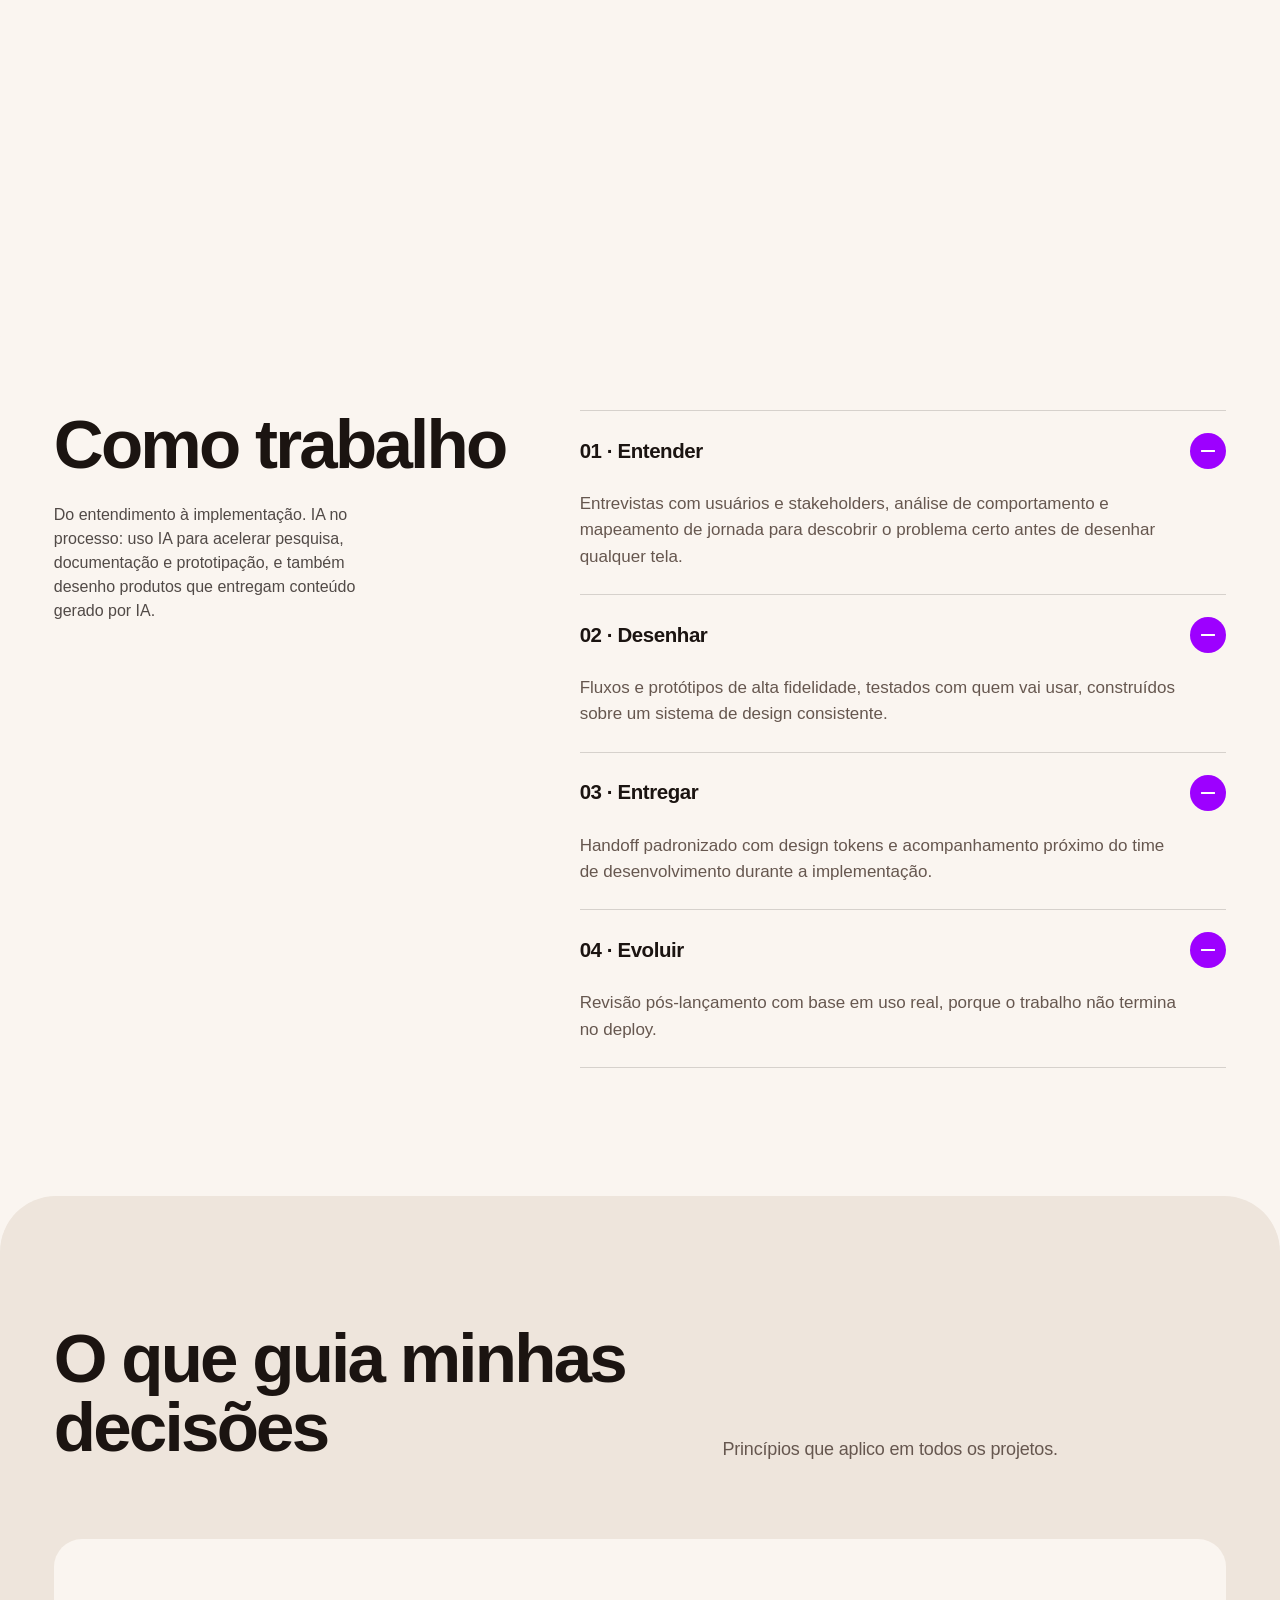
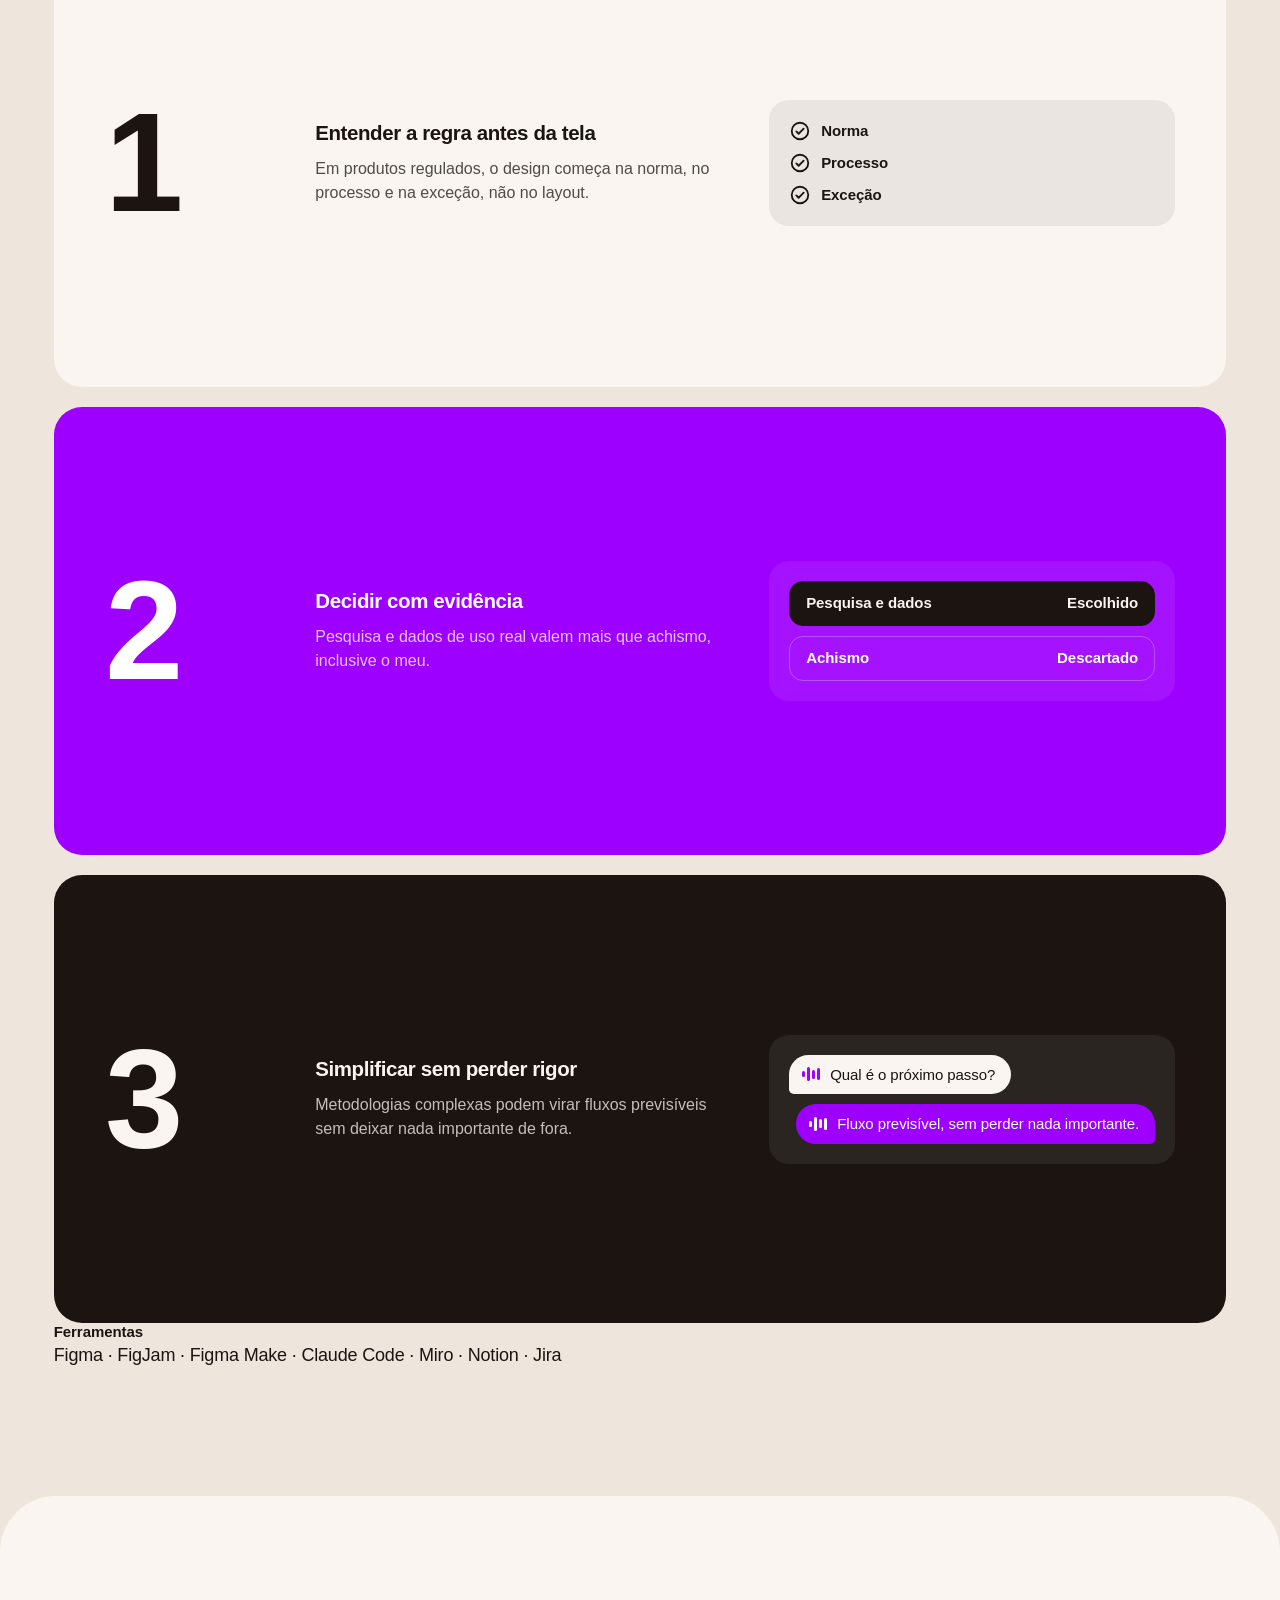
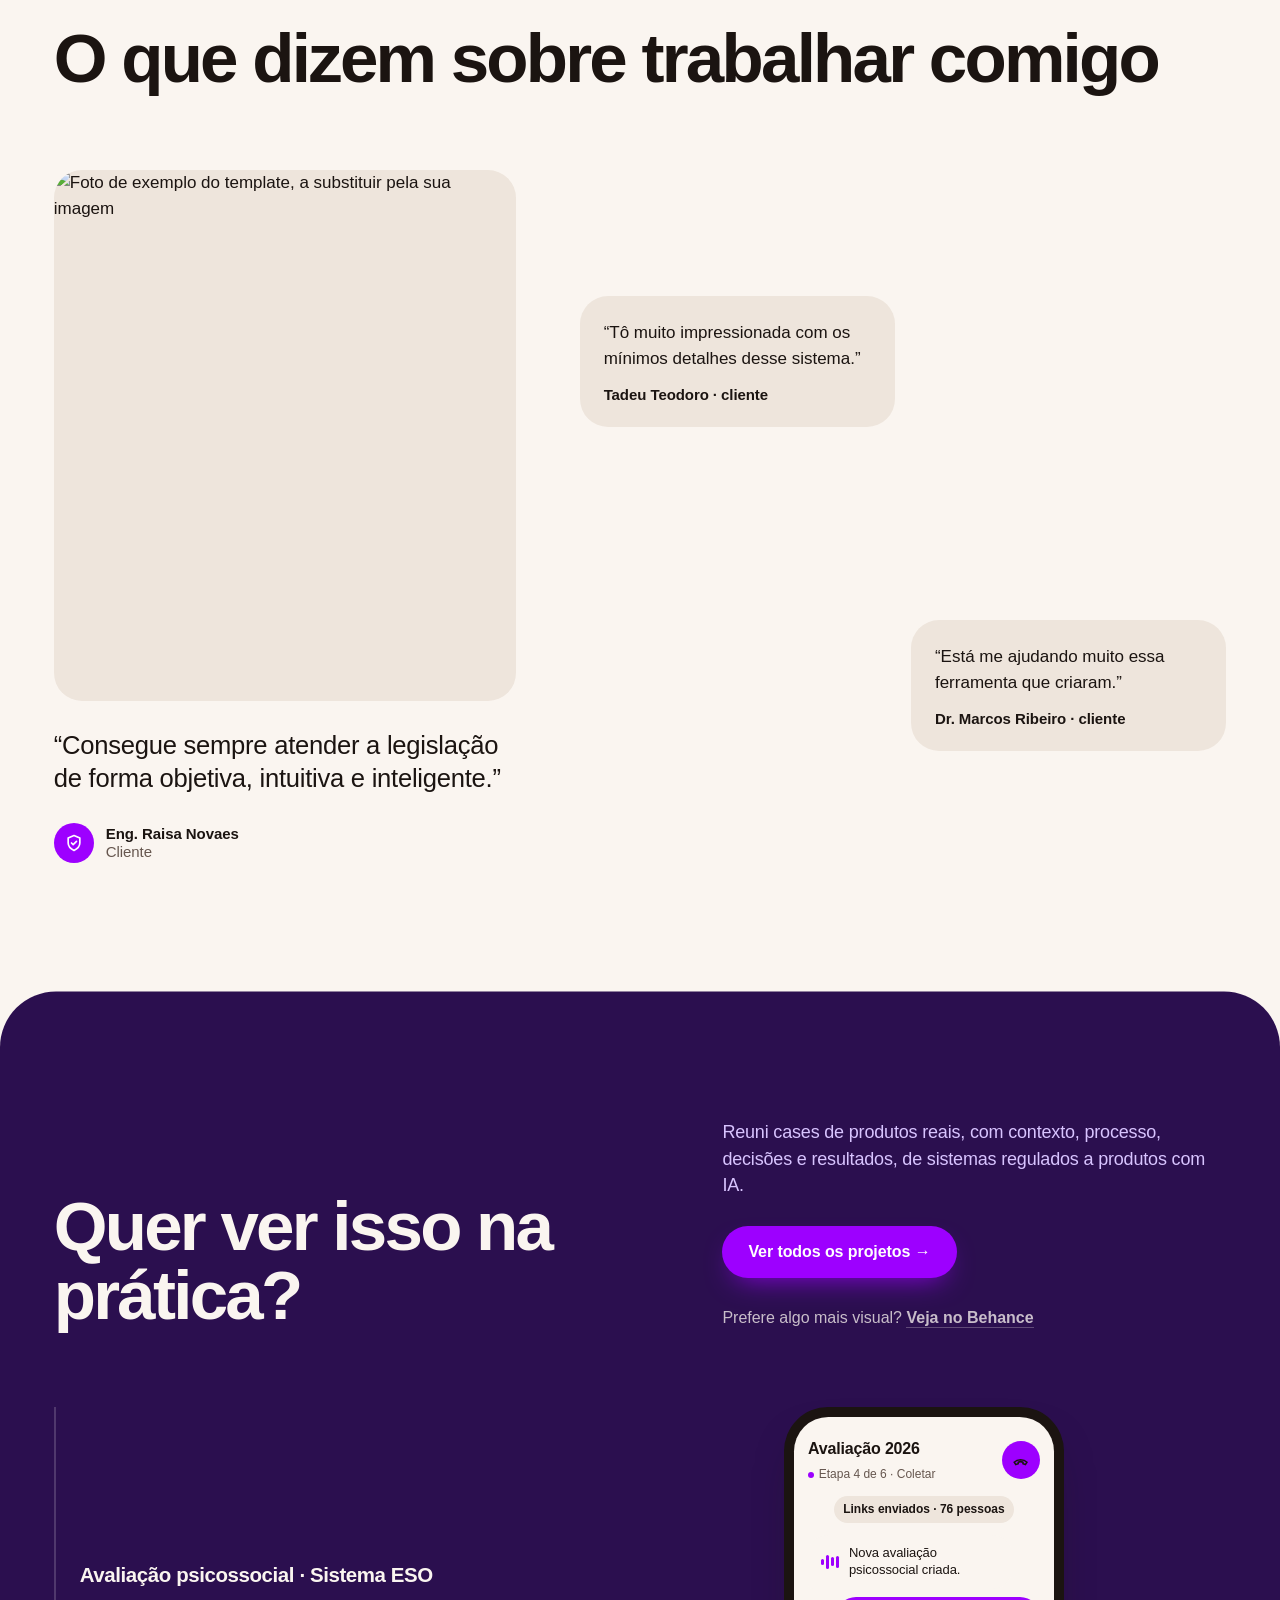
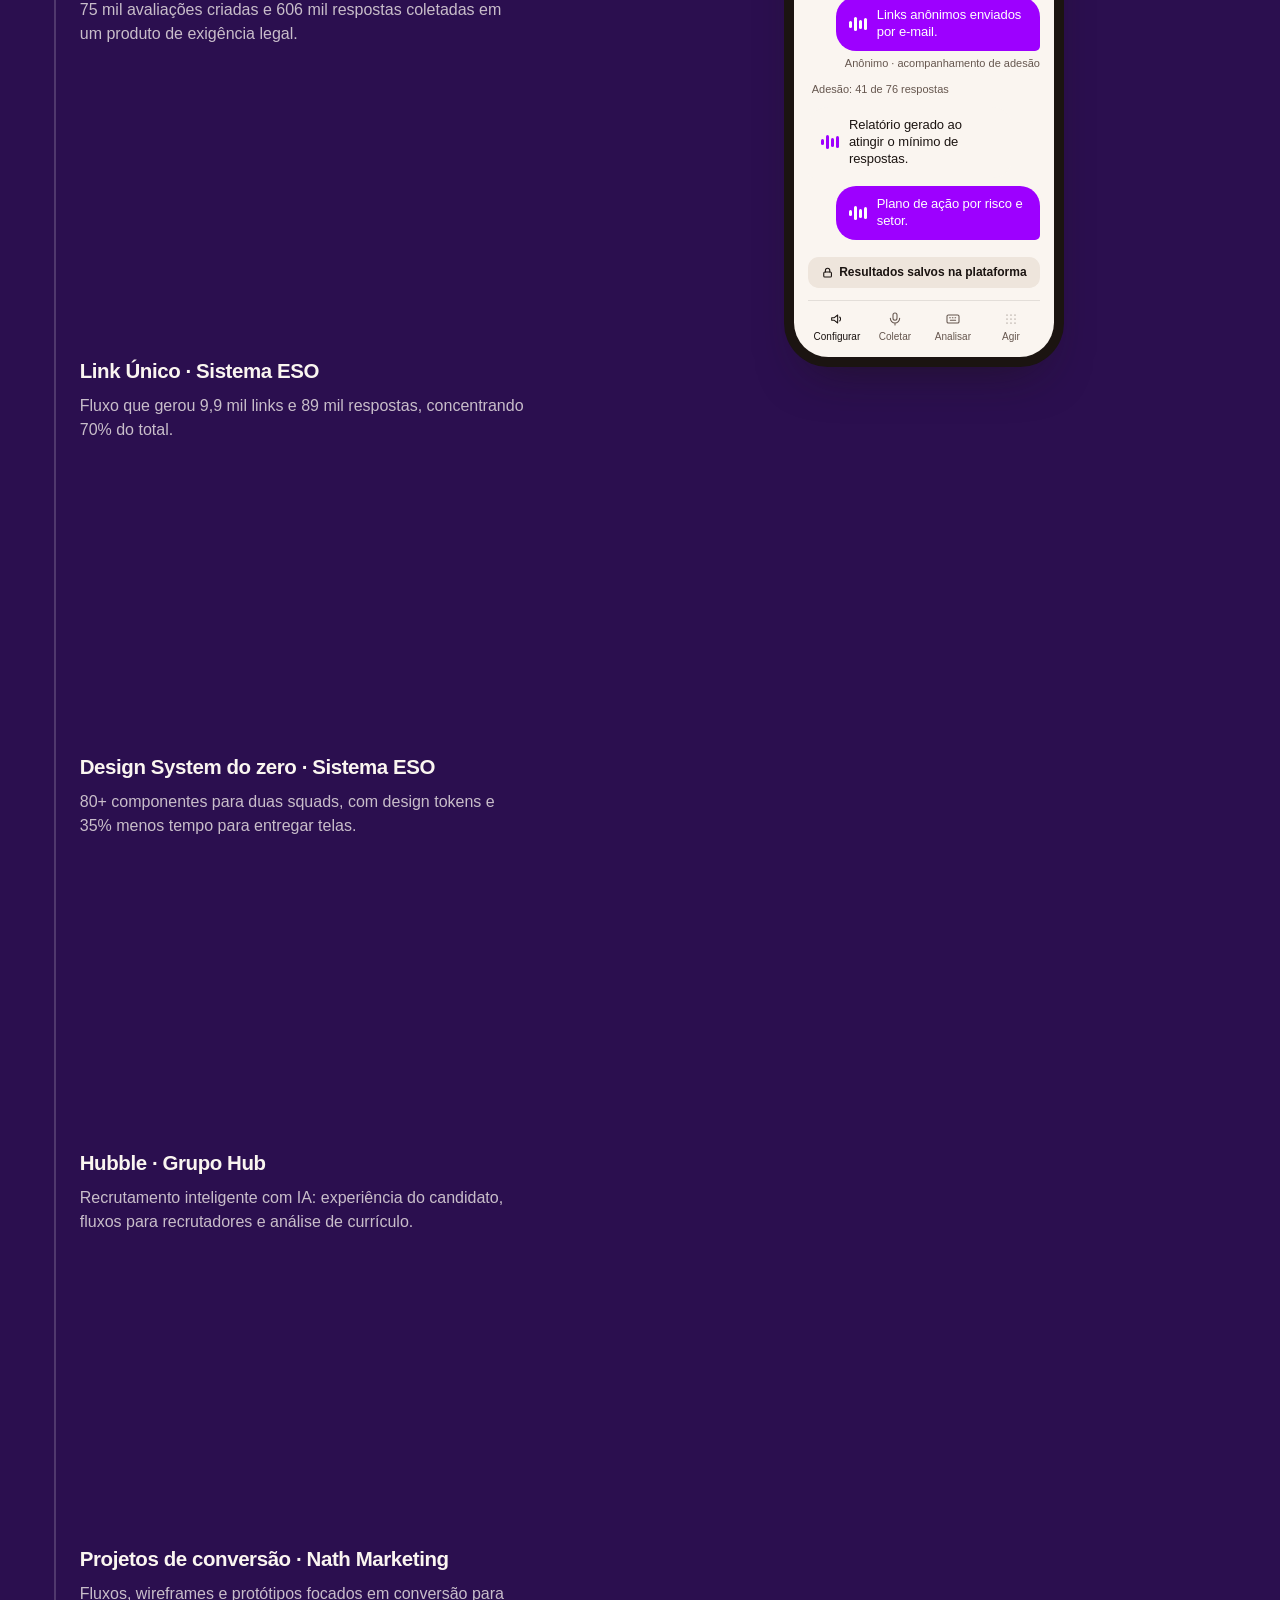
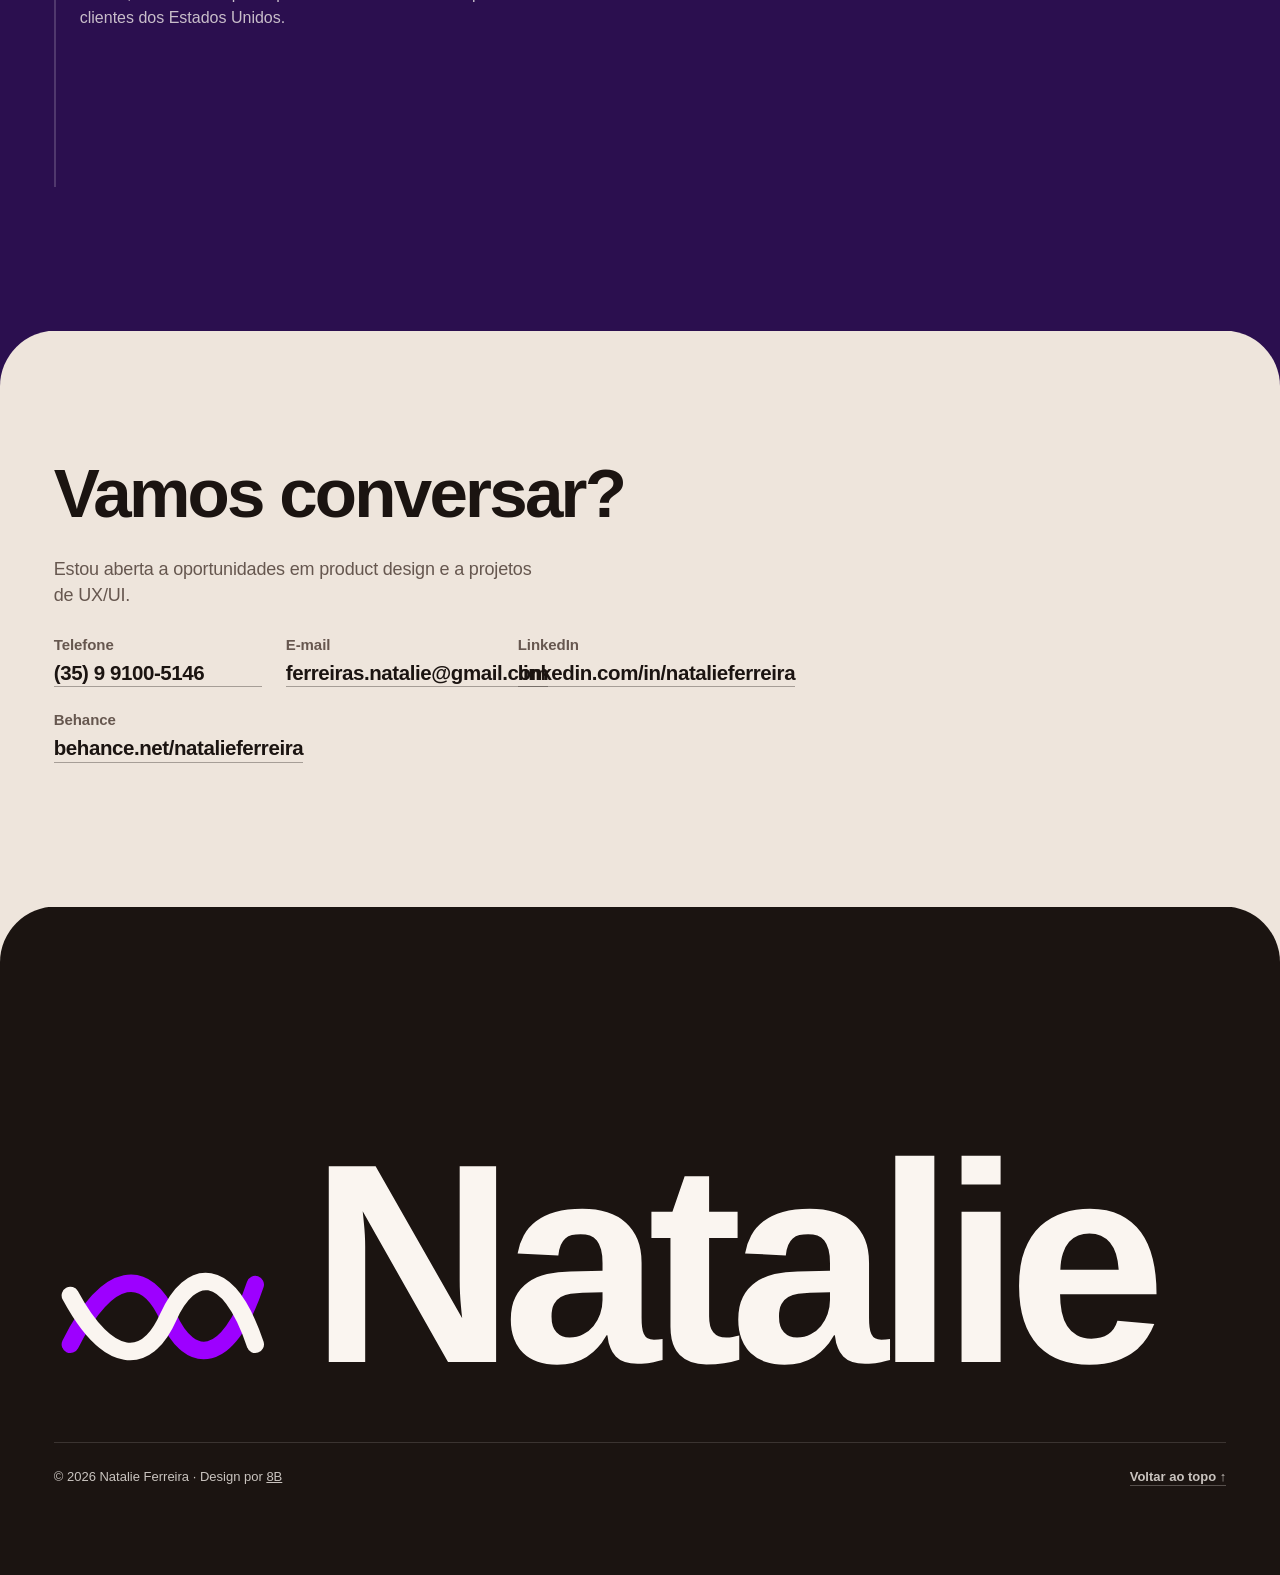
==== commit 11fec5a8: "Atualiza hero: foto em círculo, gradiente e sem ilustração" ====
--- a/index.html
+++ b/index.html
@@ -815,7 +815,19 @@
 <script data-8b-part="motion-gate">
 if (matchMedia('(prefers-reduced-motion: no-preference)').matches && CSS.supports('animation-timeline: view()')) document.documentElement.setAttribute('data-8b-live', '');
 </script>
-</head>
+<style data-8b-part="section:hero-gradient">
+  #hero { background: linear-gradient(160deg, #5b1fb0 0%, #2b0f4f 55%, #2b0f4f 100%); }
+  #hero::after { background: #2b0f4f; }
+</style><style data-8b-part="section:hero-photo">
+  #hero .hero__photo { position: absolute; z-index: 2; right: clamp(1.5rem, 7vw, 8rem); top: 50%; translate: 0 -50%; width: min(34vw, 420px); aspect-ratio: 1; margin: 0; }
+  #hero .hero__photo::before { content: ""; position: absolute; inset: 0; border-radius: 50%; background: radial-gradient(circle at 30% 25%, #c77dff 0%, #9d00ff 35%, #5b1fb0 65%, #2b0f4f 100%); }
+  #hero .hero__photo img { position: relative; width: 100%; height: 100%; object-fit: cover; border-radius: 50%; }
+  #hero .hero__orbit { position: absolute; inset: -12%; border-radius: 50%; border: 1px solid rgba(216, 196, 255, 0.35); pointer-events: none; }
+  #hero .hero__orbit::after { content: ""; position: absolute; top: 9%; right: 6%; width: 14%; aspect-ratio: 1; border-radius: 50%; background: #9d00ff; box-shadow: 0 0 24px #9d00ff; }
+  @media (max-width: 760px) {
+    #hero .hero__photo { position: relative; right: auto; top: auto; translate: none; width: min(60vw, 260px); margin: 2rem auto 0; }
+  }
+</style></head>
 <body class="m-text">
 <a class="skip-link m-text-6" href="#main">Skip to content</a>
 <!-- navigation: top bar: logo, section links, call-to-action button; phone menu overlay -->
@@ -850,10 +862,11 @@
 <main id="main">
 <!-- hero: first screen: headline over a full-bleed illustration, lead, proof line, buttons; caption chips ride curved lines across the illustration (animation: scene:hero) -->
 <section class="hero on-dark" id="hero" data-8b-section="hero" aria-labelledby="hero-title">
-  <div class="hero__media">
-    <img src="images/hero-ux.svg" width="1600" height="1200" alt="Ilustração de wireframes, fluxo de jornada e celular, em tons de roxo" fetchpriority="high" decoding="async">
-  </div>
   <div class="hero__shade" aria-hidden="true"></div>
+  <figure class="hero__photo">
+    <div class="hero__orbit" aria-hidden="true"></div>
+    <img src="images/hero-photo.png" width="480" height="480" alt="Retrato de Natalie Ferreira" decoding="async">
+  </figure>
   <div class="hero__talk" aria-hidden="true">
     <div class="hero__draw">
       <svg class="hero__lines">
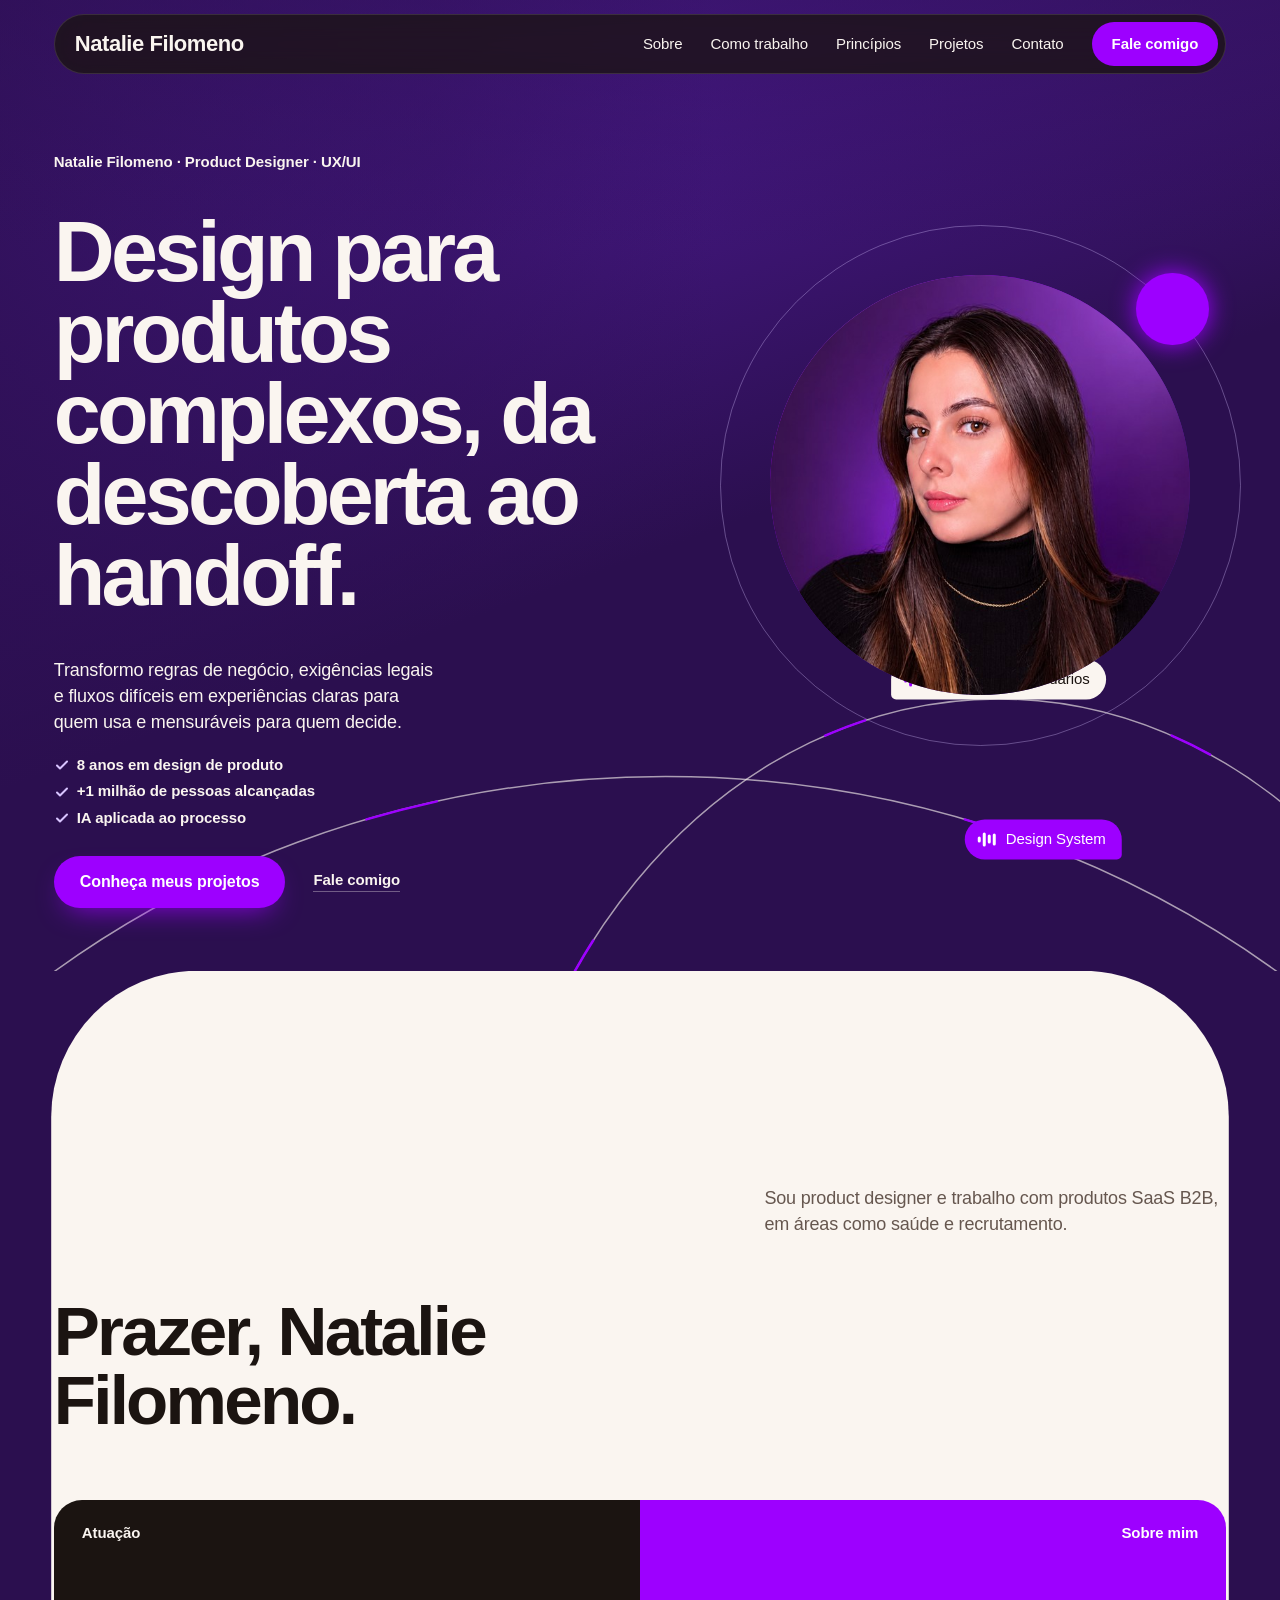
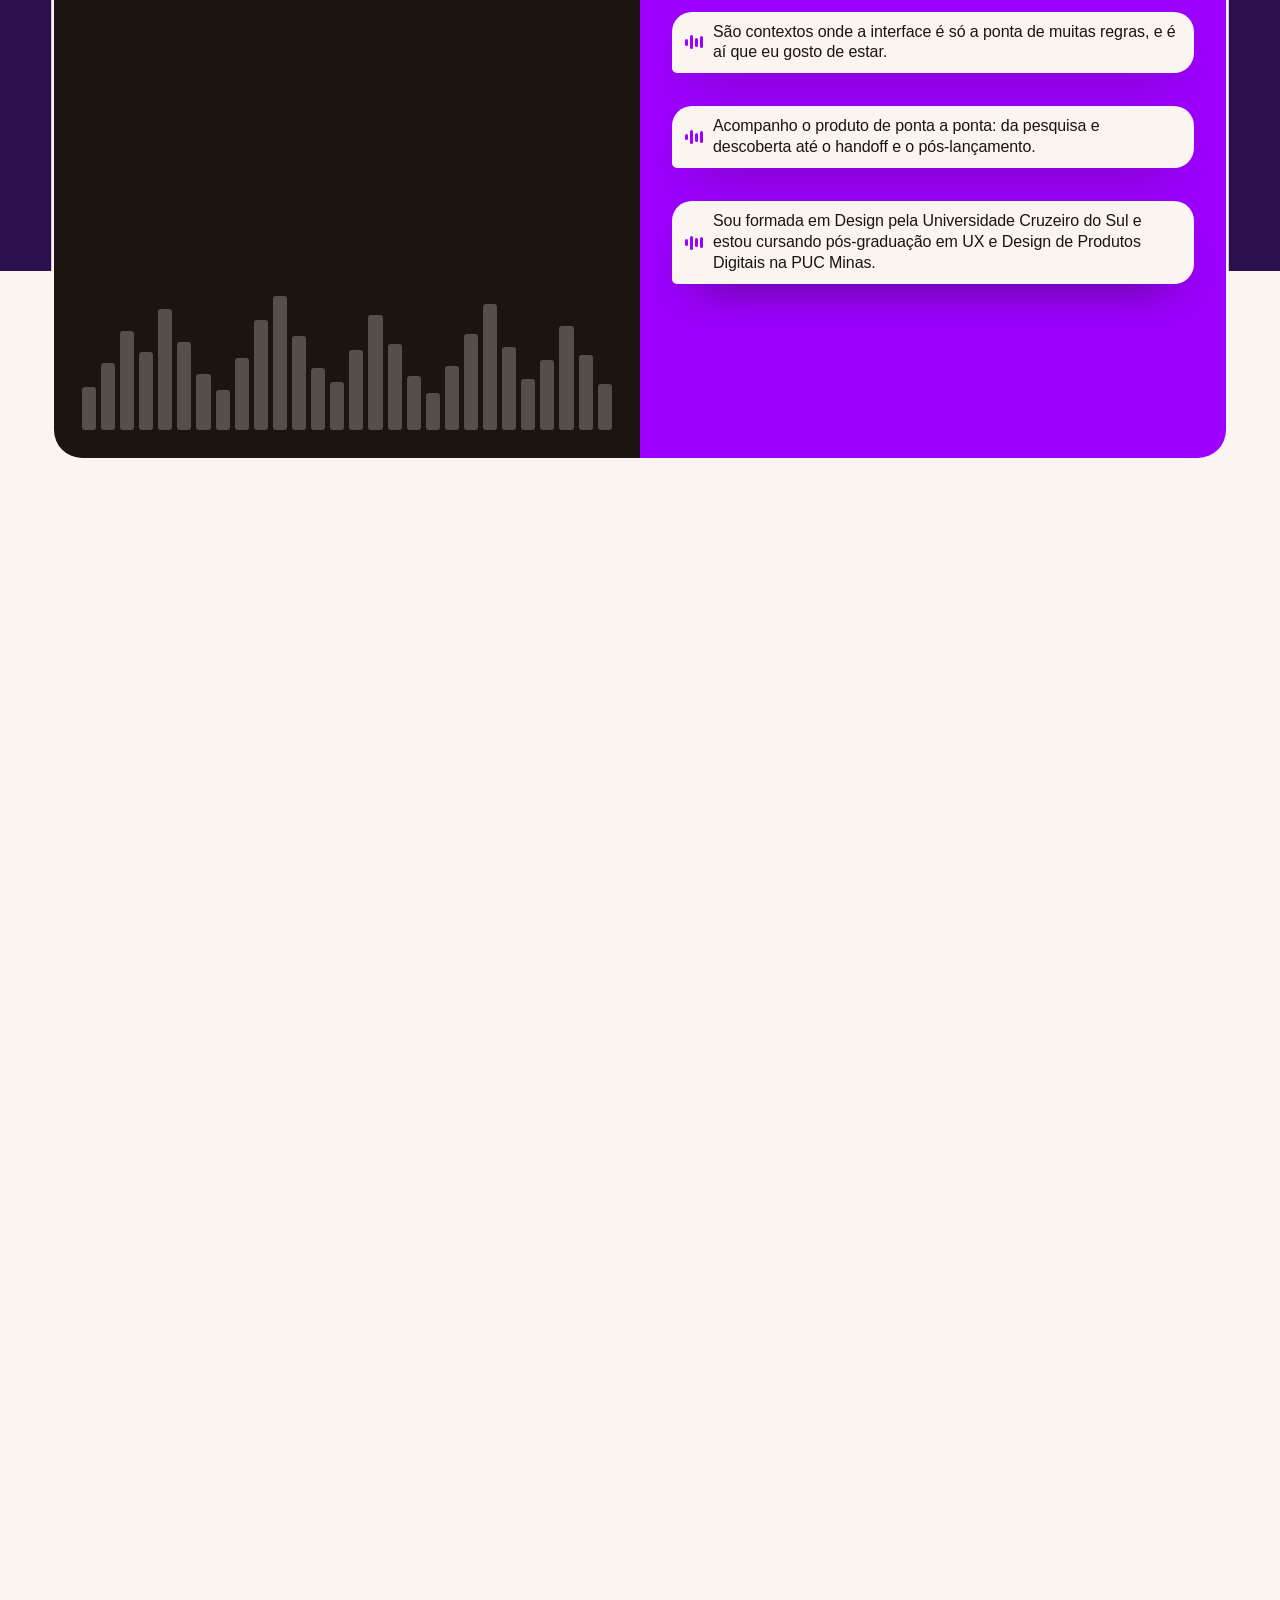
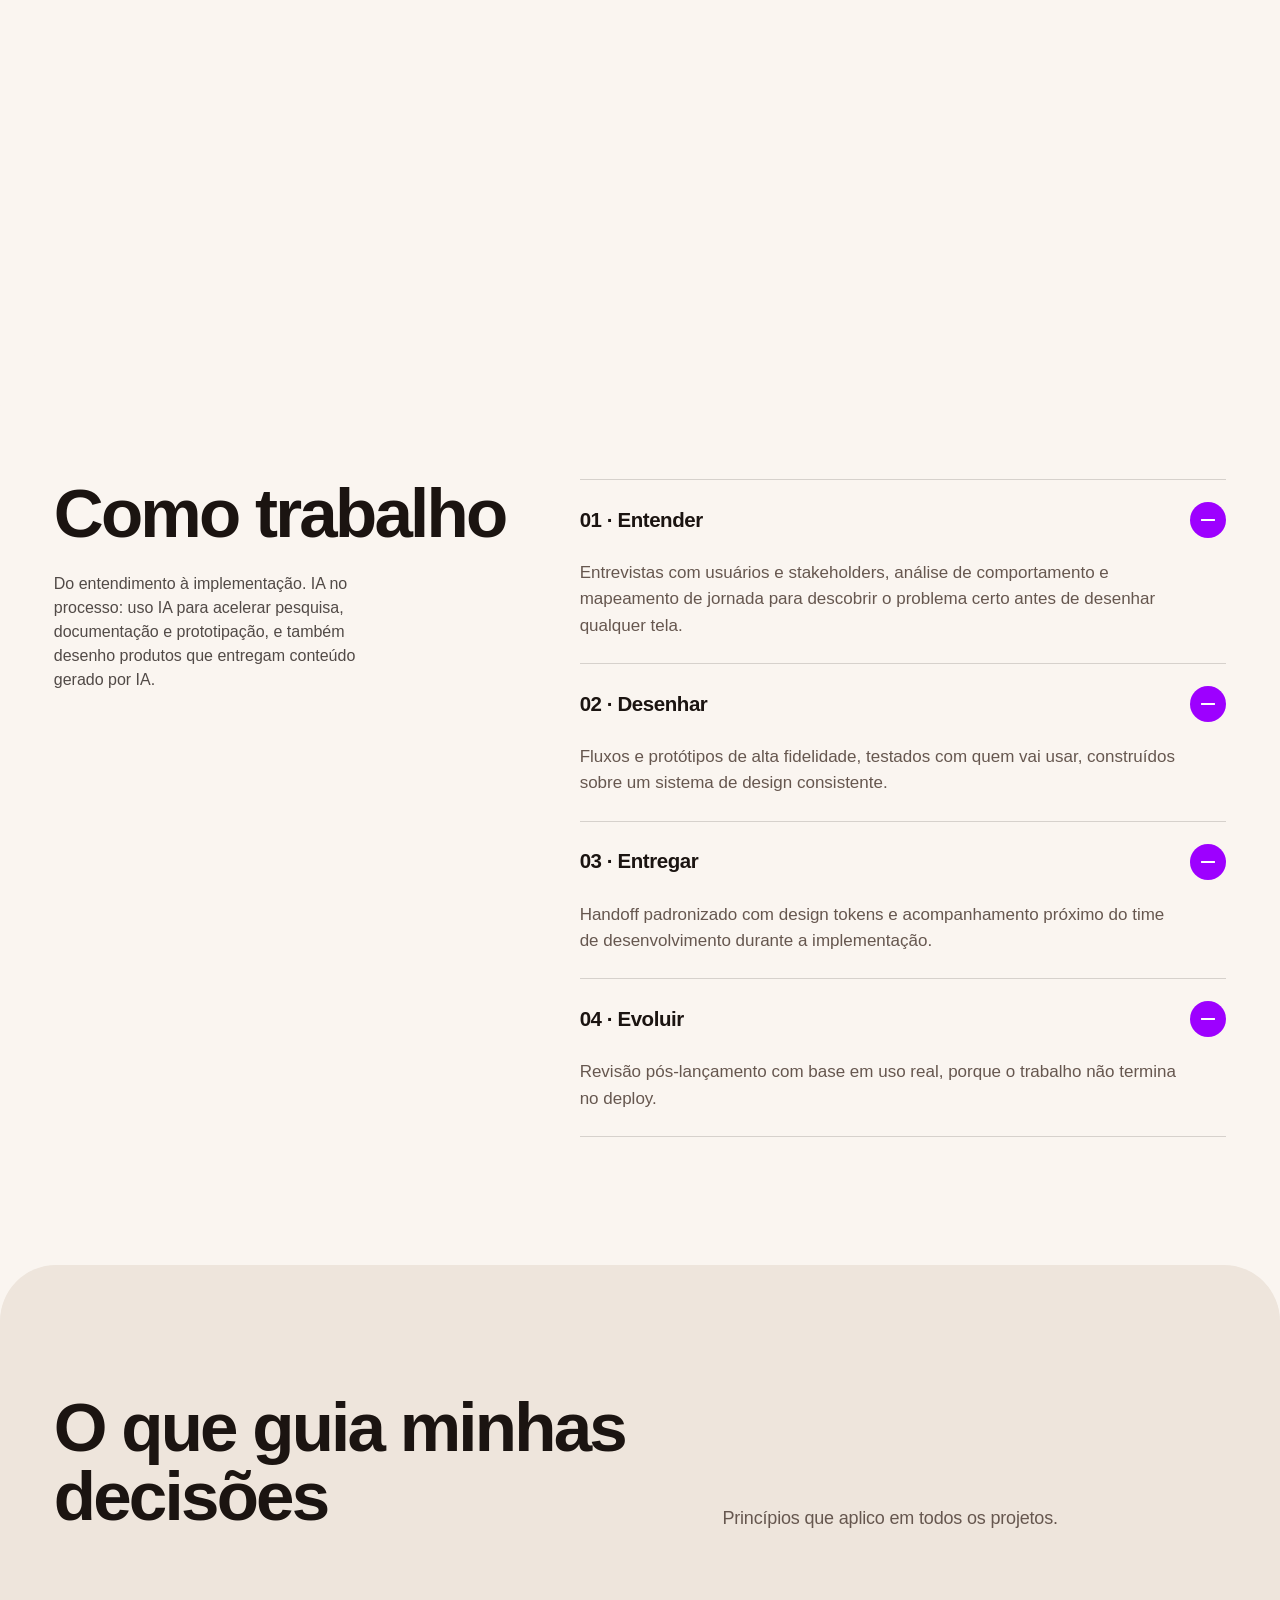
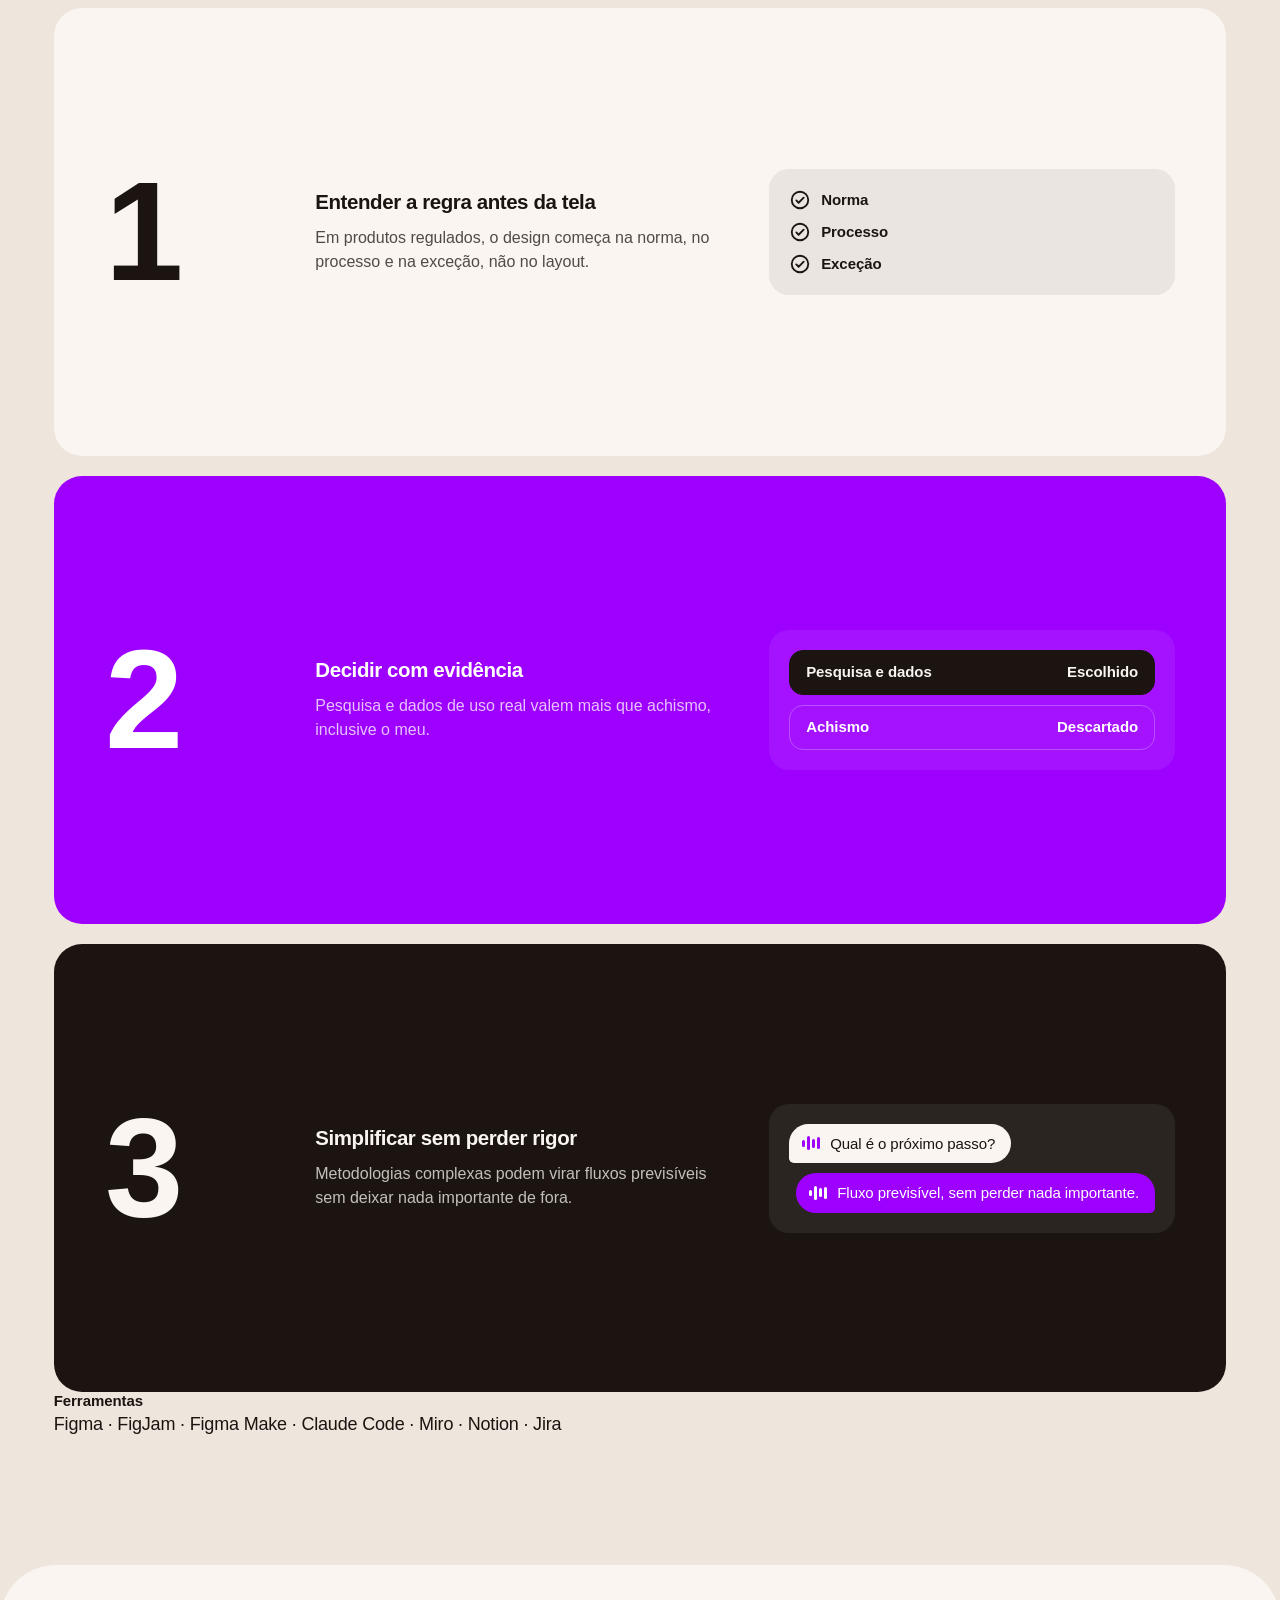
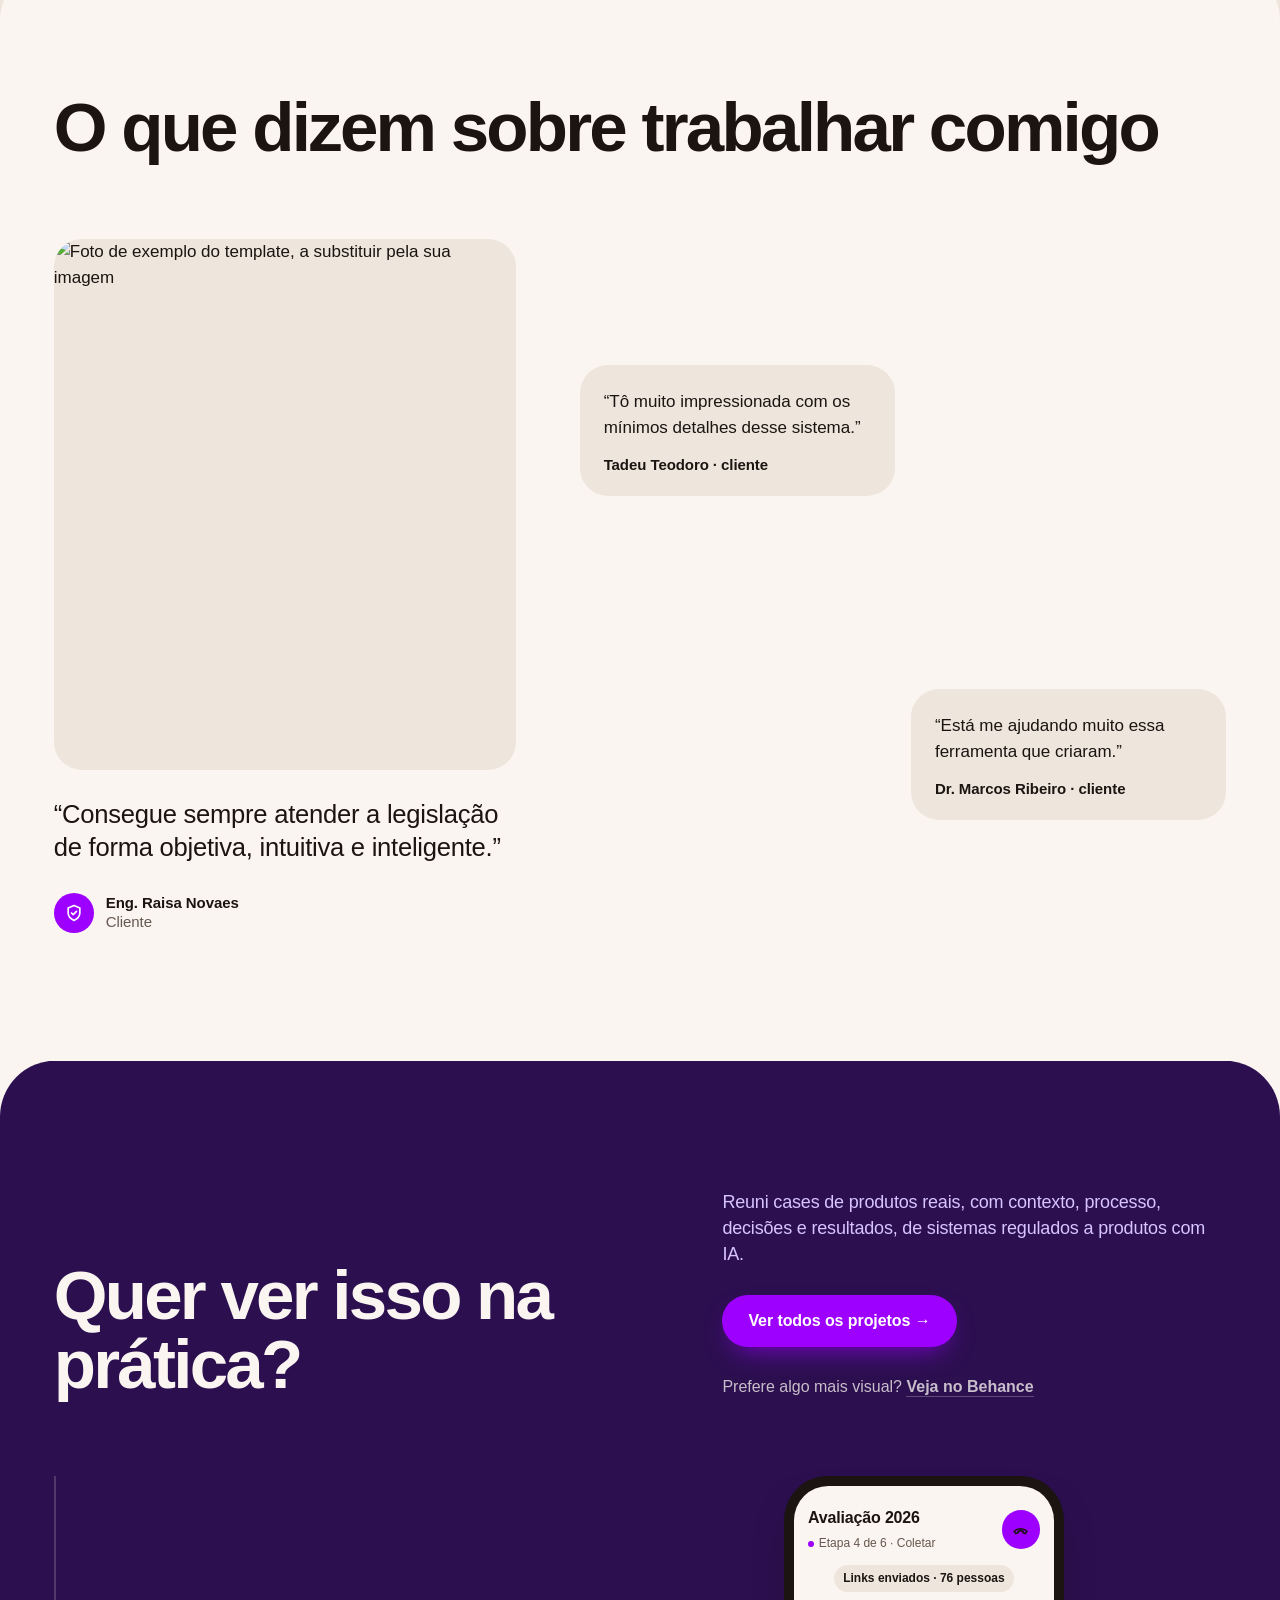
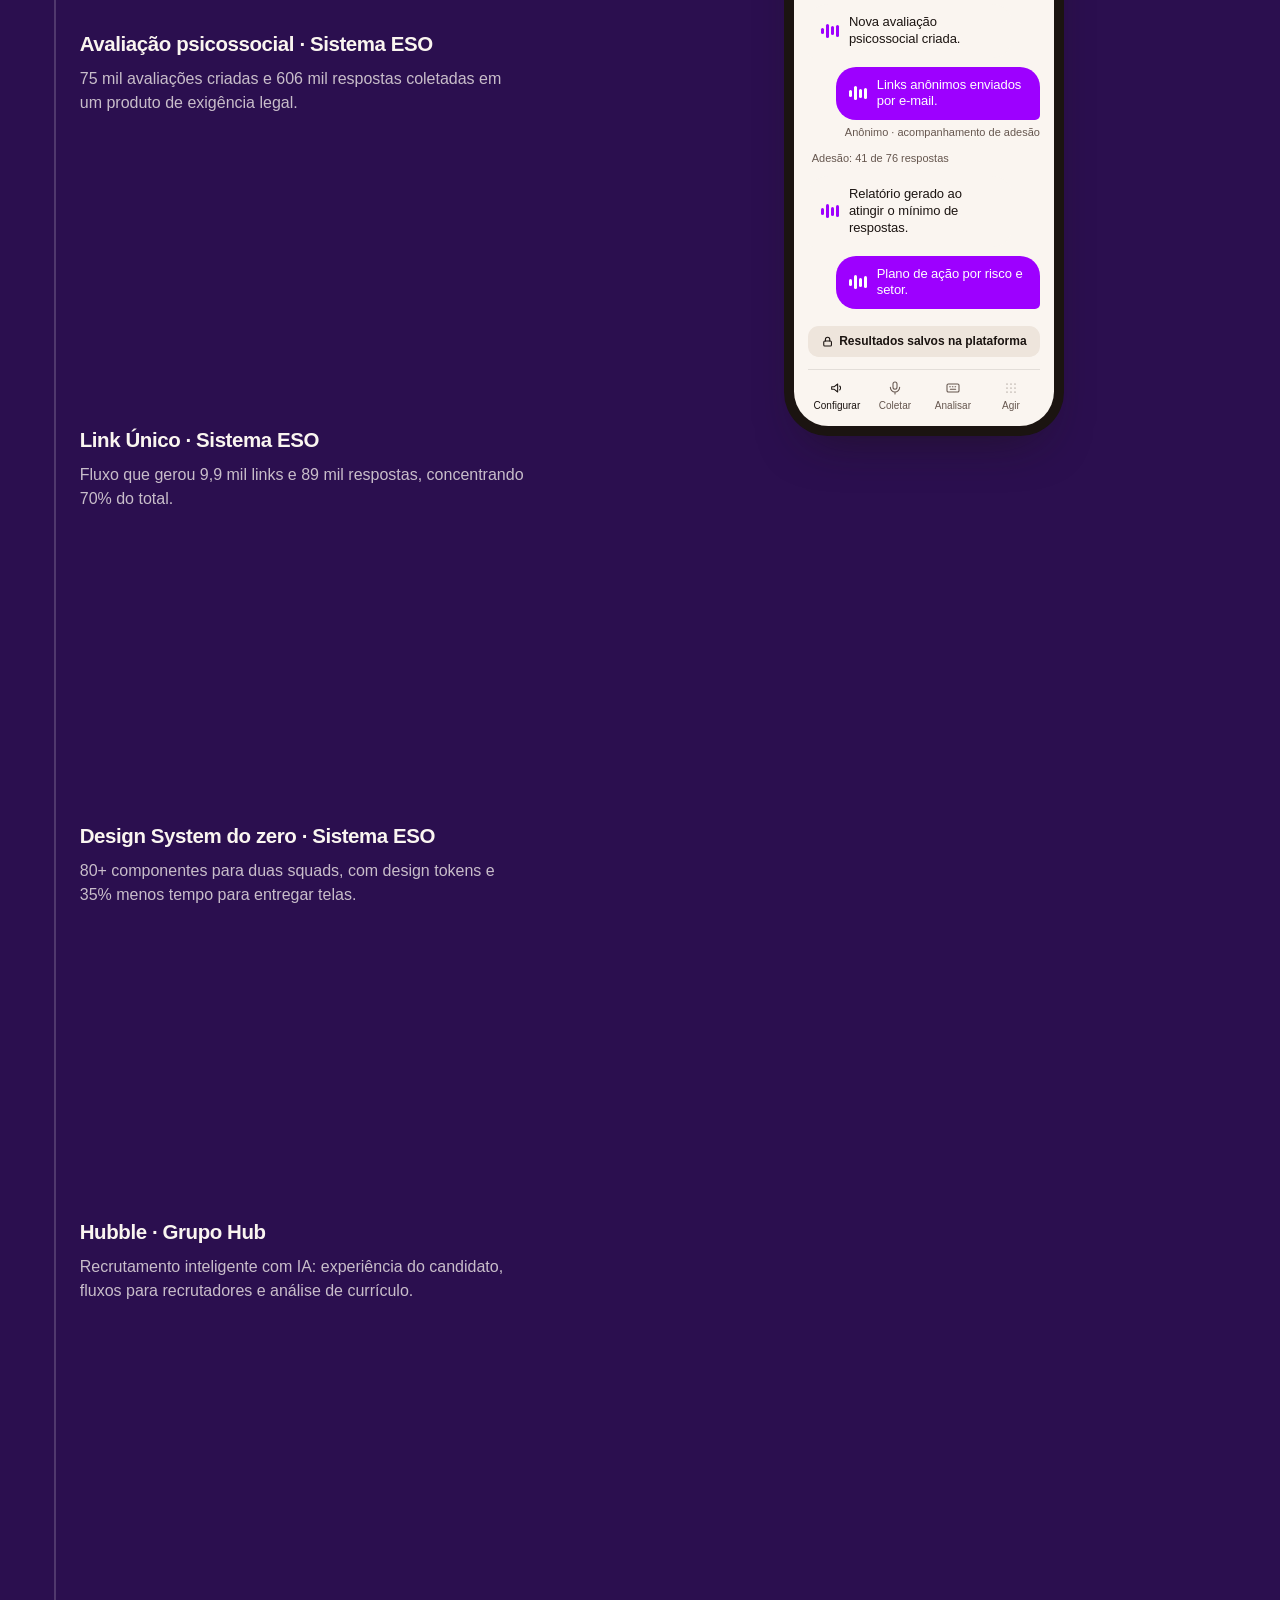
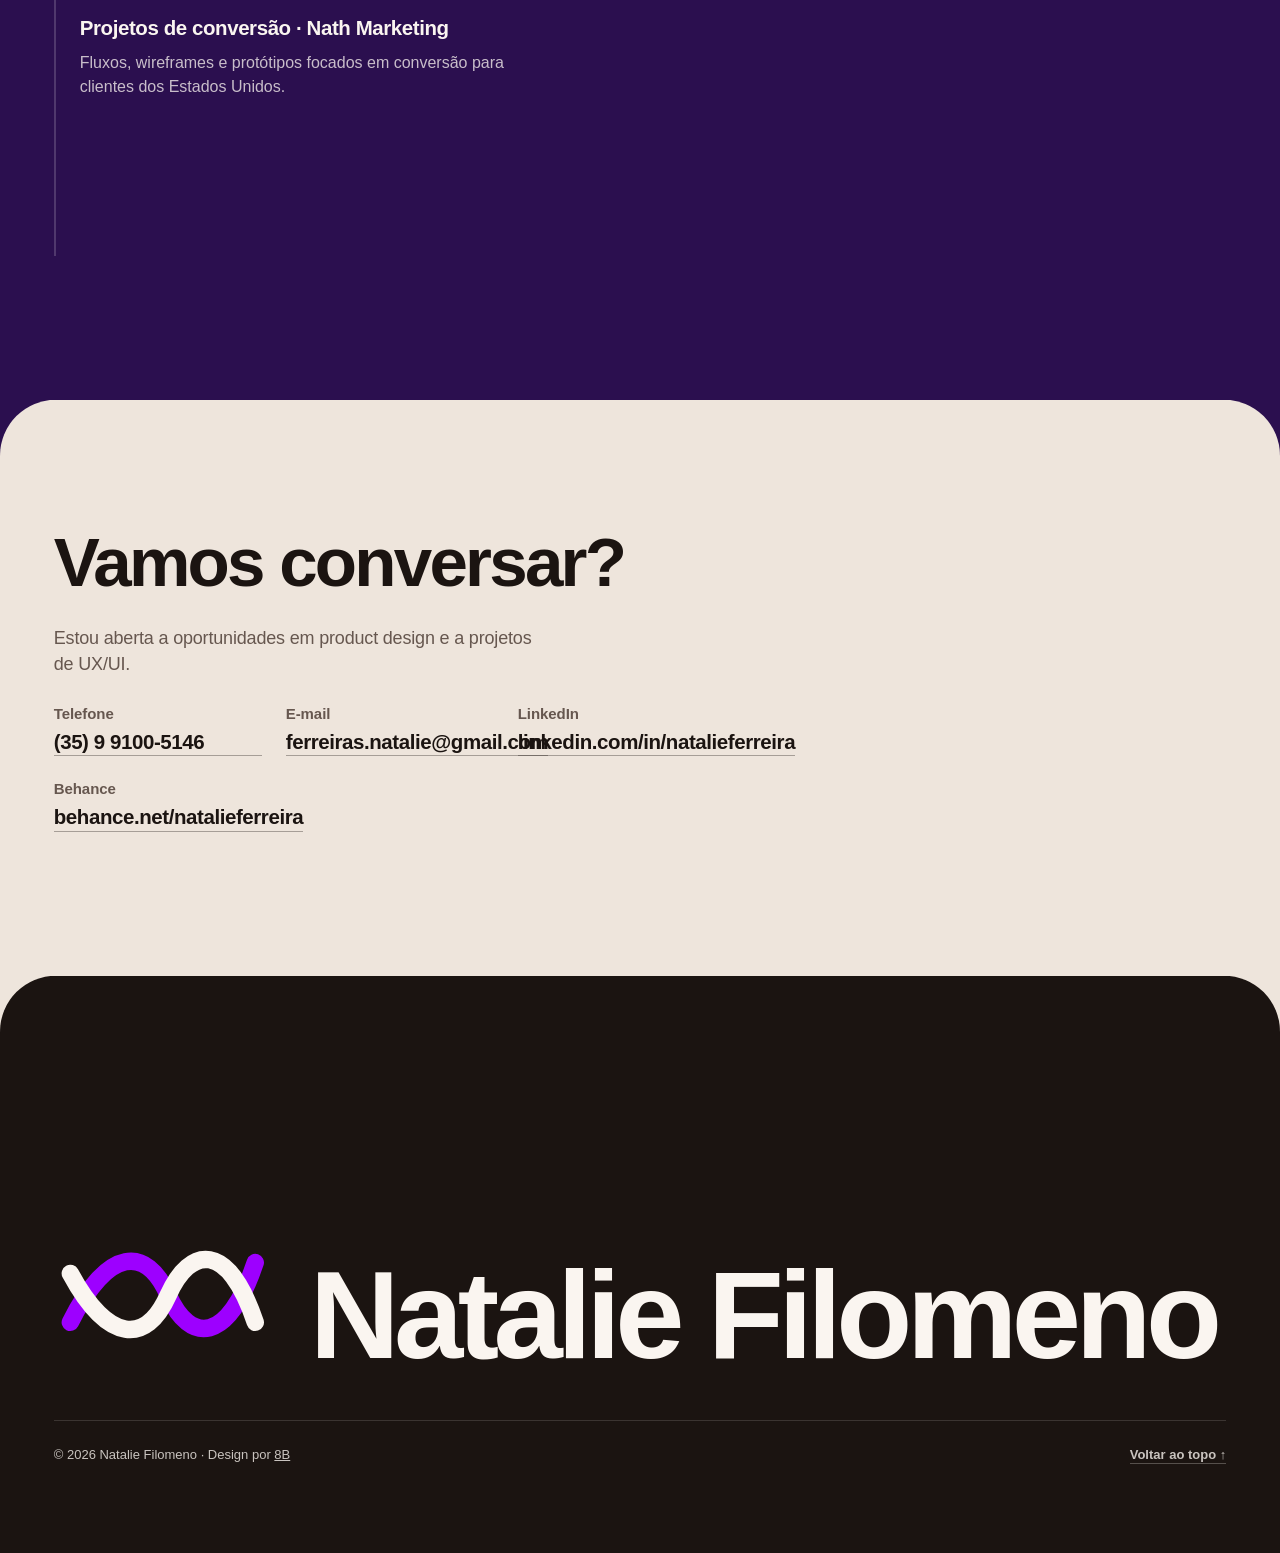
==== commit 429b76e7: "Atualiza home: nome, foto e textos" ====
--- a/index.html
+++ b/index.html
@@ -10,12 +10,12 @@
 <head>
 <meta charset="utf-8">
 <meta name="viewport" content="width=device-width, initial-scale=1">
-<title>Natalie Ferreira | Product Designer · UX/UI</title>
-<meta name="description" content="Portfólio de Natalie Ferreira, Product Designer com foco em UX/UI para produtos SaaS B2B e B2C.">
+<title>Natalie Filomeno | Product Designer · UX/UI</title>
+<meta name="description" content="Portfólio de Natalie Filomeno, Product Designer com foco em UX/UI para produtos SaaS B2B e B2C.">
 <meta name="generator" content="8B Templates">
 <meta property="og:type" content="website">
-<meta property="og:title" content="Natalie Ferreira | Product Designer · UX/UI">
-<meta property="og:description" content="Portfólio de Natalie Ferreira, Product Designer com foco em UX/UI para produtos SaaS B2B e B2C.">
+<meta property="og:title" content="Natalie Filomeno | Product Designer · UX/UI">
+<meta property="og:description" content="Portfólio de Natalie Filomeno, Product Designer com foco em UX/UI para produtos SaaS B2B e B2C.">
 <meta name="twitter:card" content="summary">
 <link rel="icon" href="data:image/svg+xml,%3Csvg%20xmlns%3D'http%3A%2F%2Fwww.w3.org%2F2000%2Fsvg'%20viewBox%3D'0%200%2064%2064'%3E%3Crect%20width%3D'64'%20height%3D'64'%20rx%3D'14'%20fill%3D'%231b1411'%2F%3E%3Ctext%20x%3D'32'%20y%3D'45'%20font-family%3D'Arial%2CHelvetica%2Csans-serif'%20font-size%3D'38'%20font-weight%3D'700'%20text-anchor%3D'middle'%20fill%3D'%239D00FF'%3EN%3C%2Ftext%3E%3C%2Fsvg%3E" data-8b-placeholder="favicon">
 <link rel="preconnect" href="https://fonts.gstatic.com" crossorigin>
@@ -833,8 +833,8 @@
 <!-- navigation: top bar: logo, section links, call-to-action button; phone menu overlay -->
 <header class="nav on-dark" id="nav" data-8b-section="navigation">
   <nav class="nav__bar" aria-label="Principal">
-    <a class="nav__brand" href="#hero" aria-label="Natalie Ferreira, voltar ao topo">
-      <span class="nav__word m-text-5">Natalie</span>
+    <a class="nav__brand" href="#hero" aria-label="Natalie Filomeno, voltar ao topo">
+      <span class="nav__word m-text-5">Natalie Filomeno</span>
     </a>
     <ul class="nav__links m-text-6" data-8b-items=":scope > li">
       <li><a class="m-link-2" href="#listen">Sobre</a></li>
@@ -865,7 +865,7 @@
   <div class="hero__shade" aria-hidden="true"></div>
   <figure class="hero__photo">
     <div class="hero__orbit" aria-hidden="true"></div>
-    <img src="images/hero-photo.png" width="480" height="480" alt="Retrato de Natalie Ferreira" decoding="async">
+    <img src="images/hero-photo-4.jpg" width="480" height="480" alt="Retrato de Natalie Filomeno" decoding="async">
   </figure>
   <div class="hero__talk" aria-hidden="true">
     <div class="hero__draw">
@@ -882,7 +882,7 @@
   </div>
   <div class="hero__copy l-wrap">
     <div class="hero__intro">
-      <p class="m-text-6 hero__name">Natalie Ferreira · Product Designer · UX/UI</p>
+      <p class="m-text-6 hero__name">Natalie Filomeno · Product Designer · UX/UI</p>
       <h1 class="m-text-2 hero__title" id="hero-title">Design para produtos complexos, da descoberta ao handoff.</h1>
       <div class="hero__lower">
         <p class="m-text-4 hero__lead">Transformo regras de negócio, exigências legais e fluxos difíceis em experiências claras para quem usa e mensuráveis para quem decide.</p>
@@ -904,7 +904,7 @@
 <section class="listen" id="listen" data-8b-section="voice-to-text" aria-labelledby="listen-title">
   <div class="listen__sheet m-band" aria-hidden="true"></div>
   <div class="listen__head l-wrap">
-    <h2 class="m-text-3 listen__title" id="listen-title">Prazer, Natalie.</h2>
+    <h2 class="m-text-3 listen__title" id="listen-title">Prazer, Natalie Filomeno.</h2>
     <p class="m-text-4 listen__lead" data-8b-motion="readAlong" data-8b-split="words">Sou product designer e trabalho com produtos SaaS B2B, em áreas como saúde e recrutamento.</p>
   </div>
   <div class="listen__hold">
@@ -1064,7 +1064,7 @@
   </div>
 </section>
 
-<!-- contact: how to reach Natalie (animation: scene:contact) -->
+<!-- contact: how to reach Natalie Filomeno (animation: scene:contact) -->
 <section class="contact" id="contact" data-8b-section="contact" aria-labelledby="contact-title">
   <div class="contact__sheet m-band-2" aria-hidden="true" data-8b-motion="bandRise"></div>
   <div class="contact__inner l-wrap">
@@ -1088,10 +1088,10 @@
   <div class="footer__inner l-wrap">
     <div class="footer__brand" aria-hidden="true">
       <svg class="footer__logo" viewBox="0 0 40 28"><path class="footer__logo-a" pathLength="1" d="M3 19C10 5 17 5 21 14s11 9 16-6"/><path class="footer__logo-b" pathLength="1" d="M3 10c7 13 14 13 18 4s11-10 16 5"/></svg>
-      <p class="footer__word m-text-2" style="--len:7">Natalie</p>
+      <p class="footer__word m-text-2" style="--len:16">Natalie Filomeno</p>
     </div>
     <div class="footer__legal m-text-7">
-      <p>© 2026 Natalie Ferreira · Design por <a href="https://8b.com/" style="color:inherit" data-8b-credit>8B</a></p>
+      <p>© 2026 Natalie Filomeno · Design por <a href="https://8b.com/" style="color:inherit" data-8b-credit>8B</a></p>
       <ul data-8b-items=":scope > li"><li><a class="m-link" href="#hero">Voltar ao topo ↑</a></li></ul>
     </div>
   </div>
